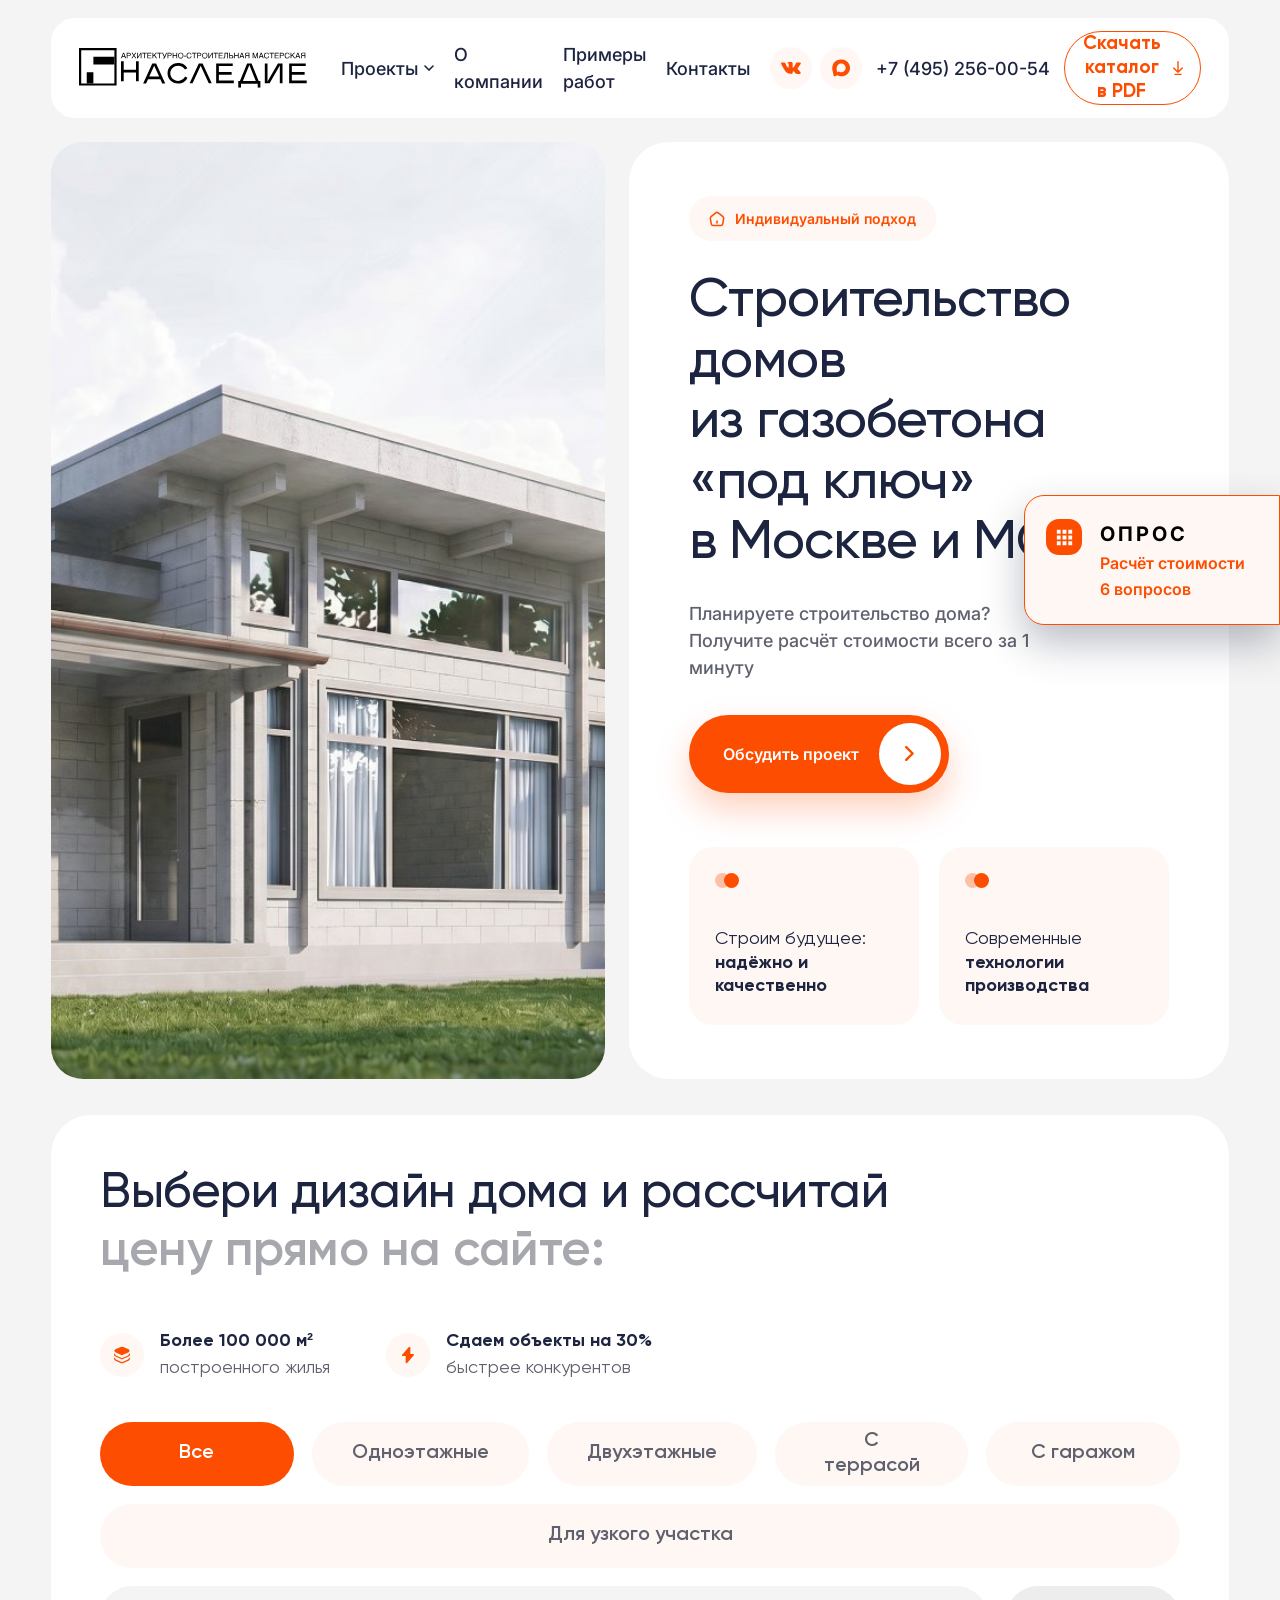
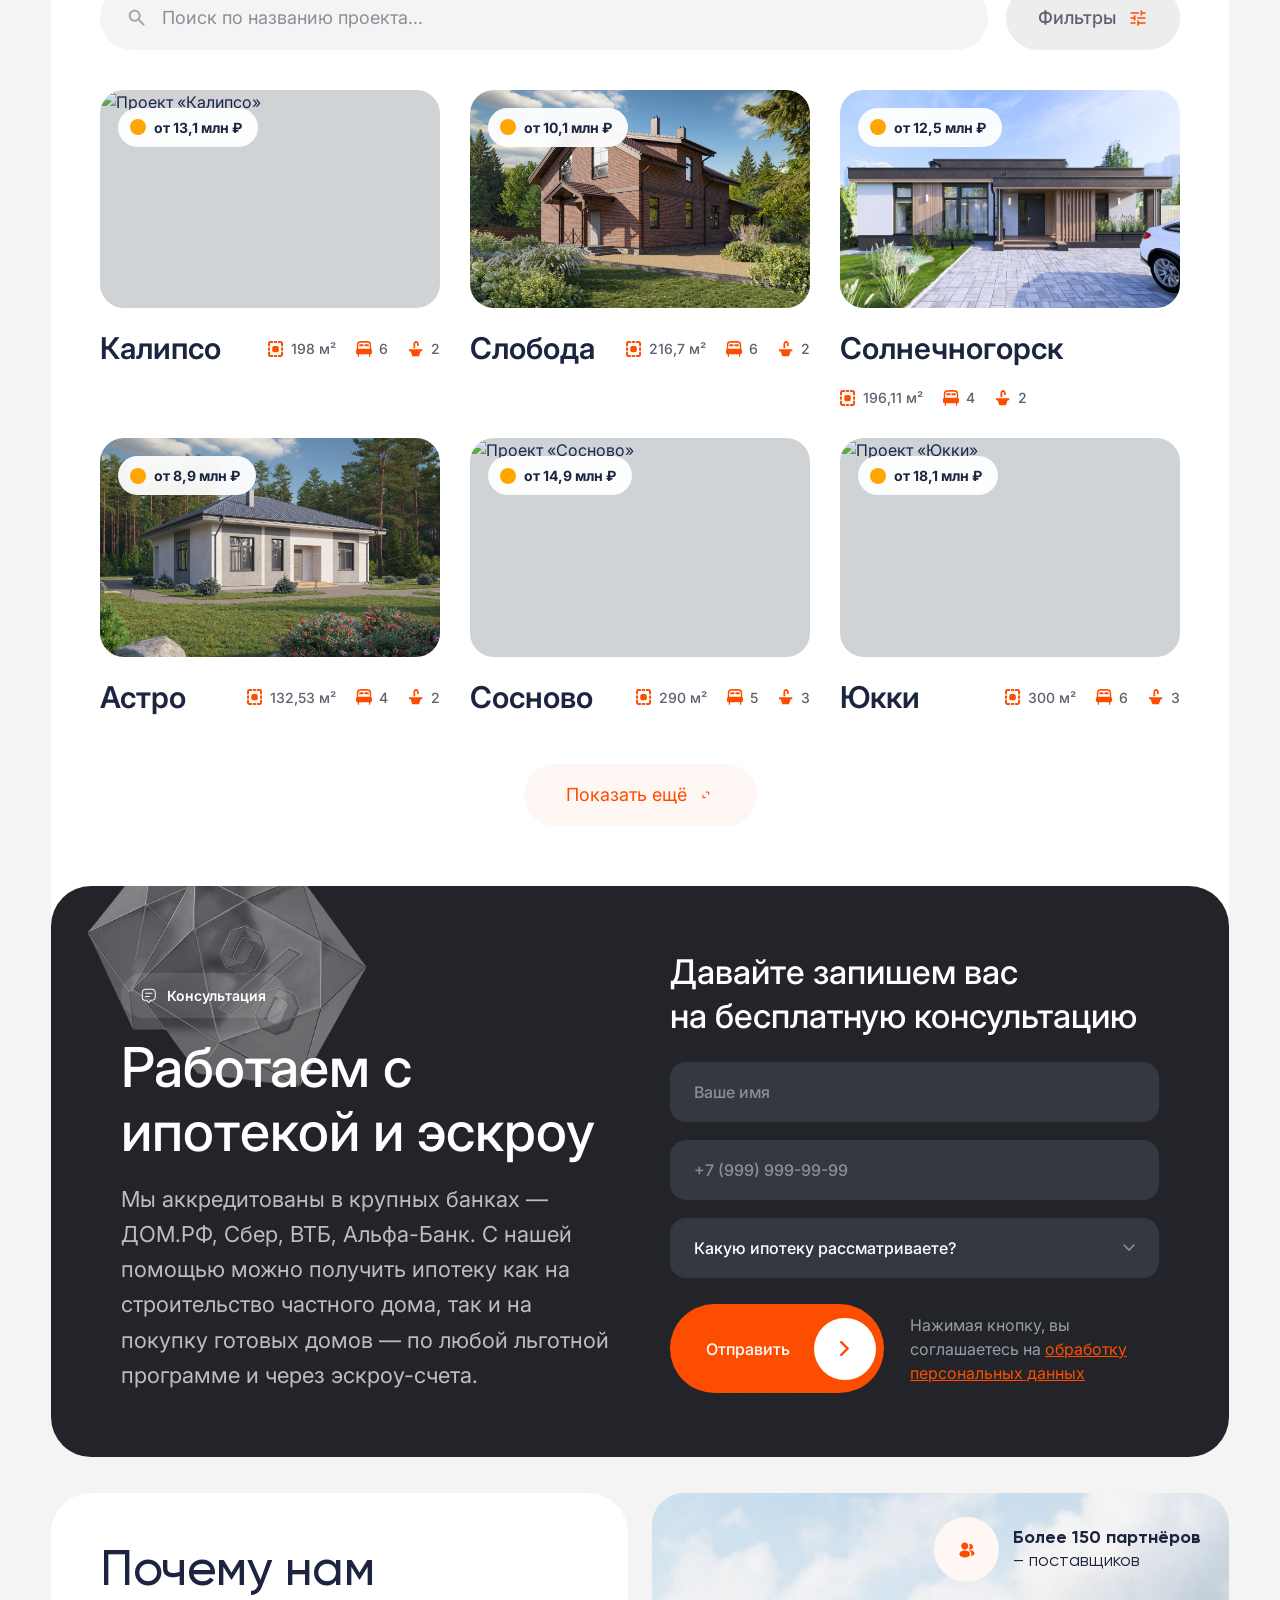
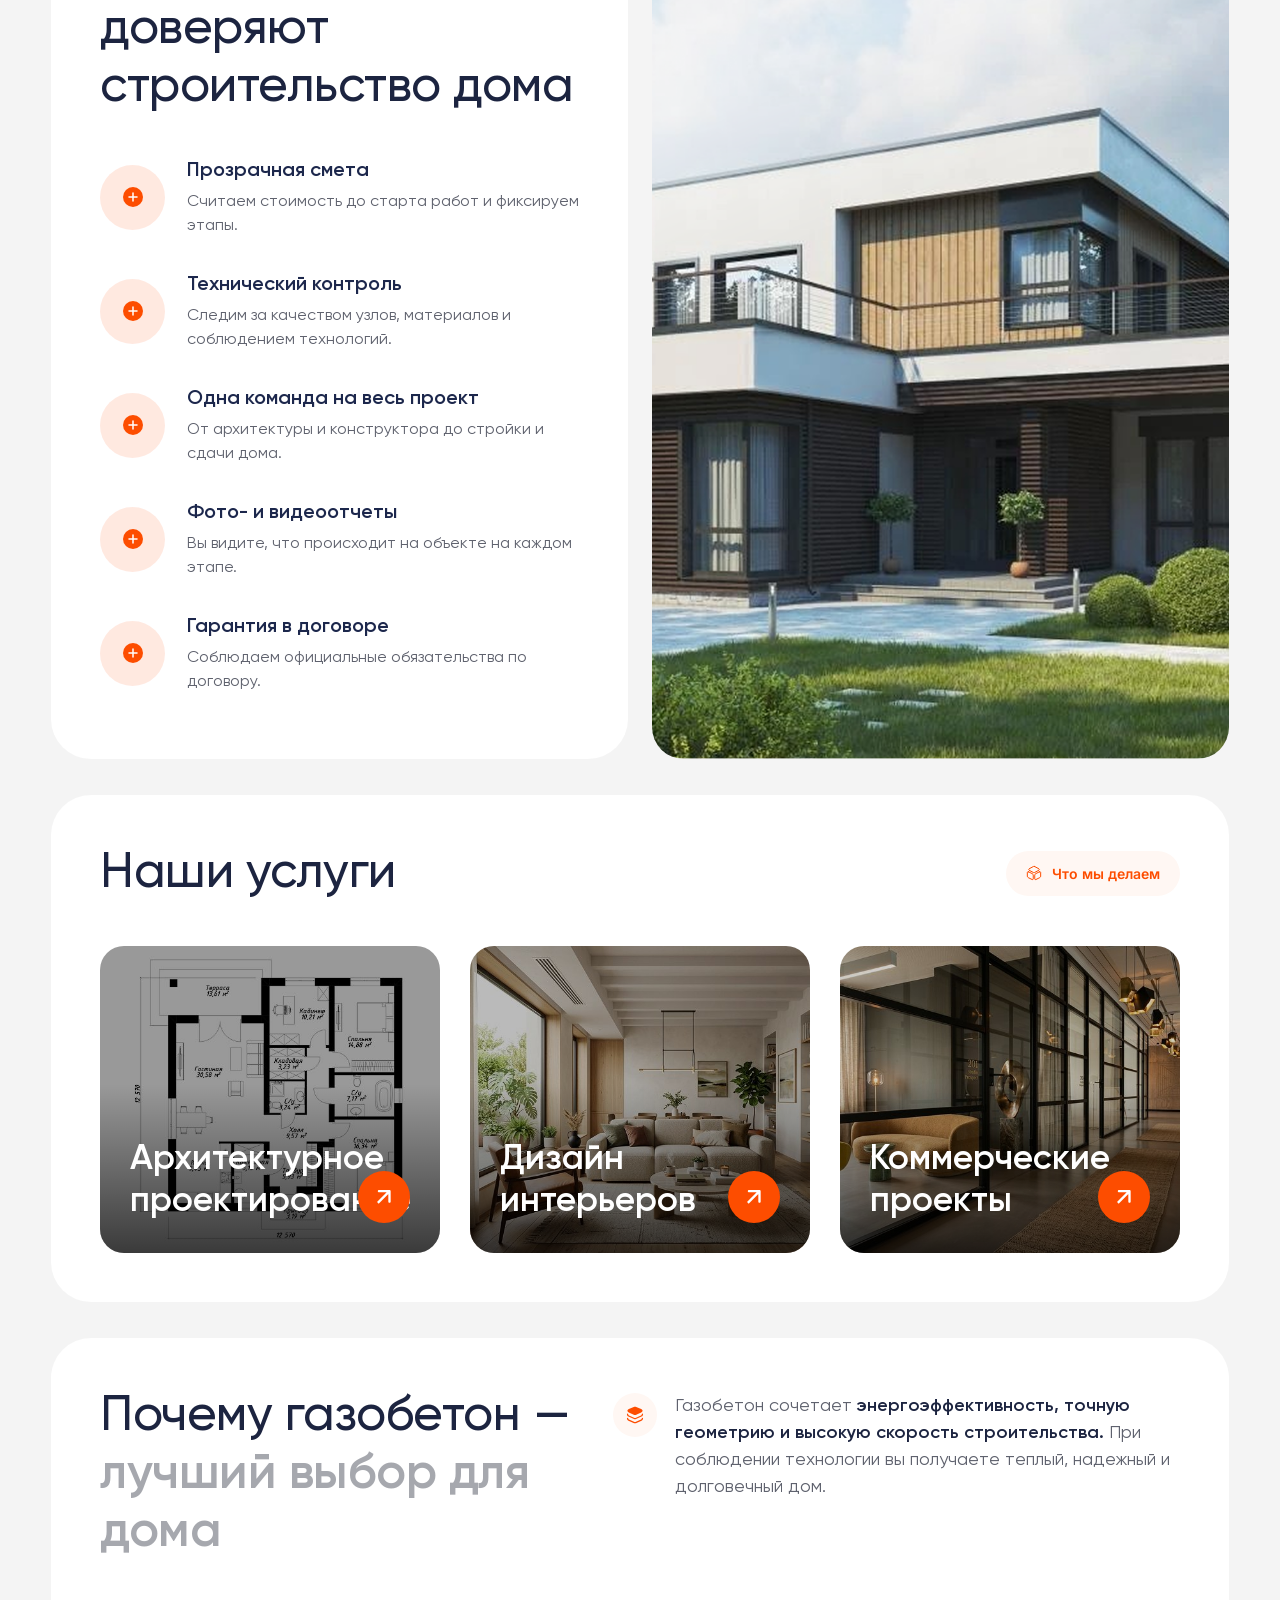
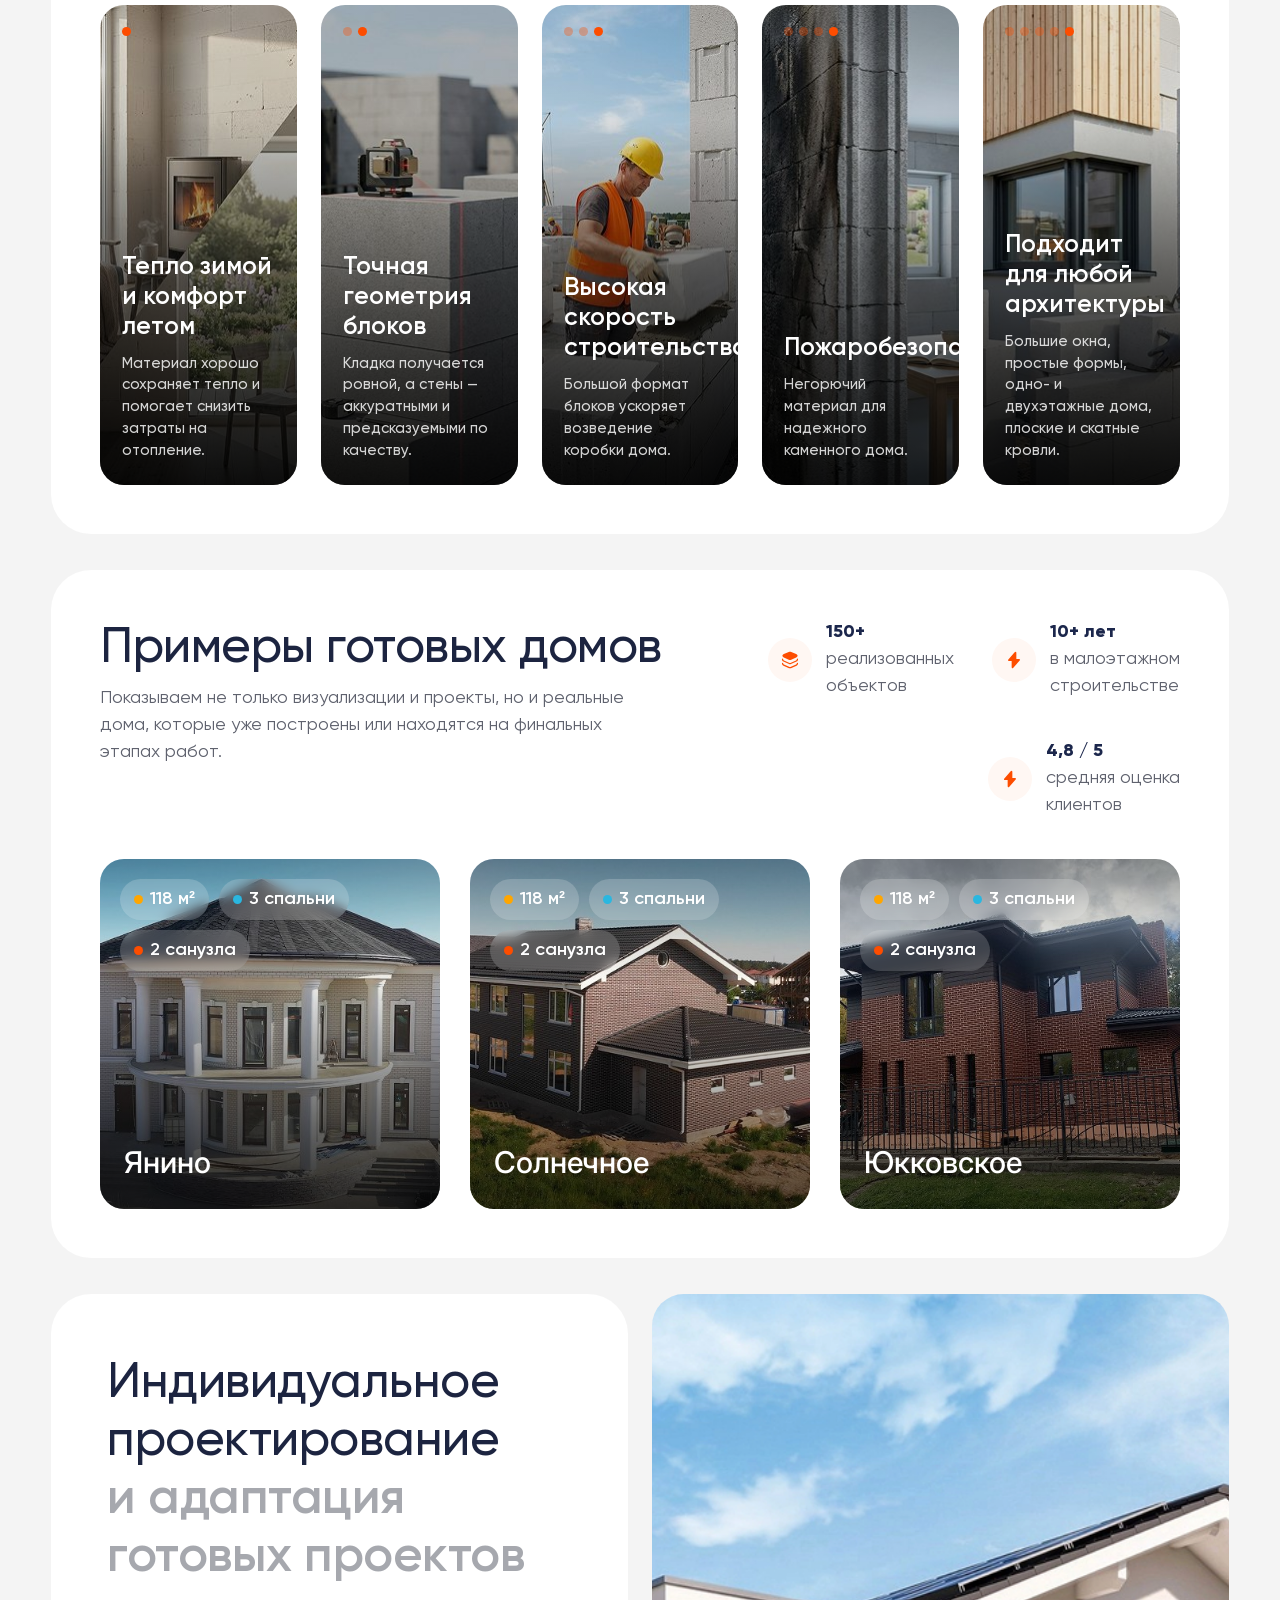
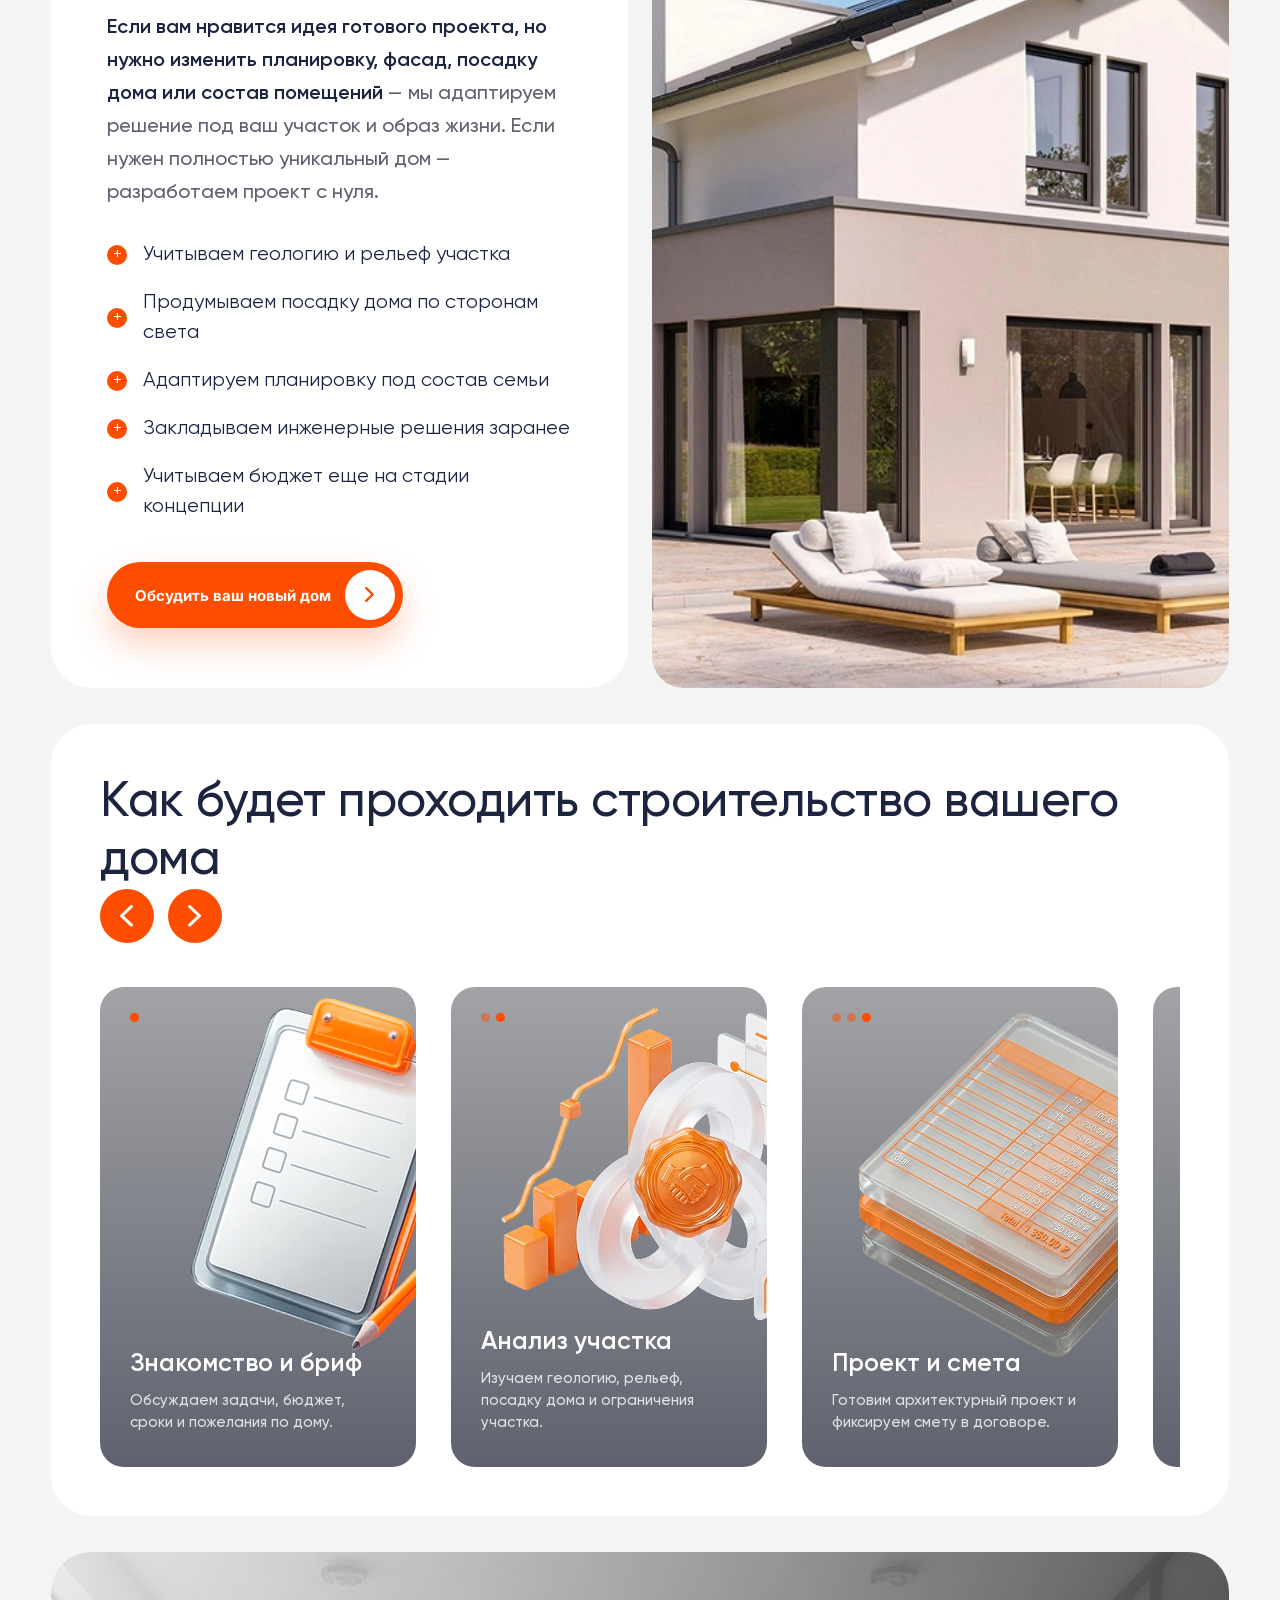
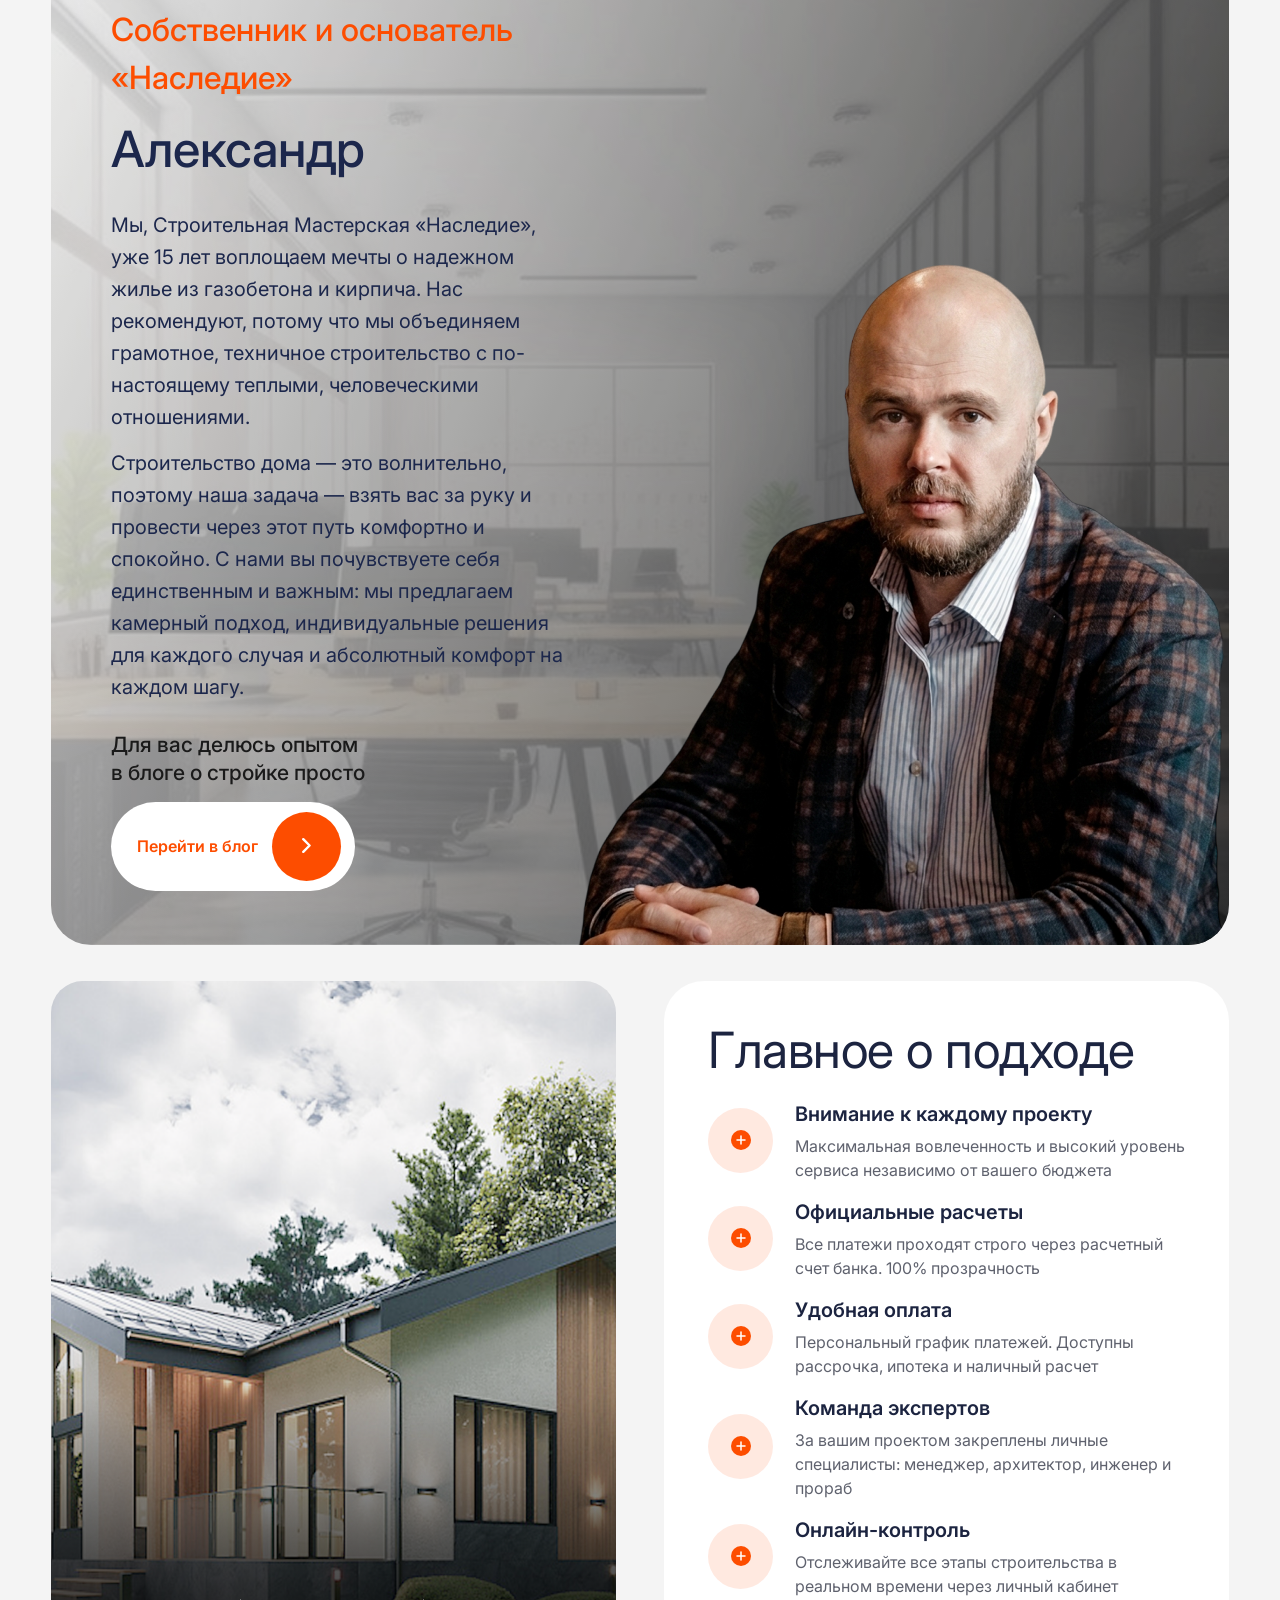
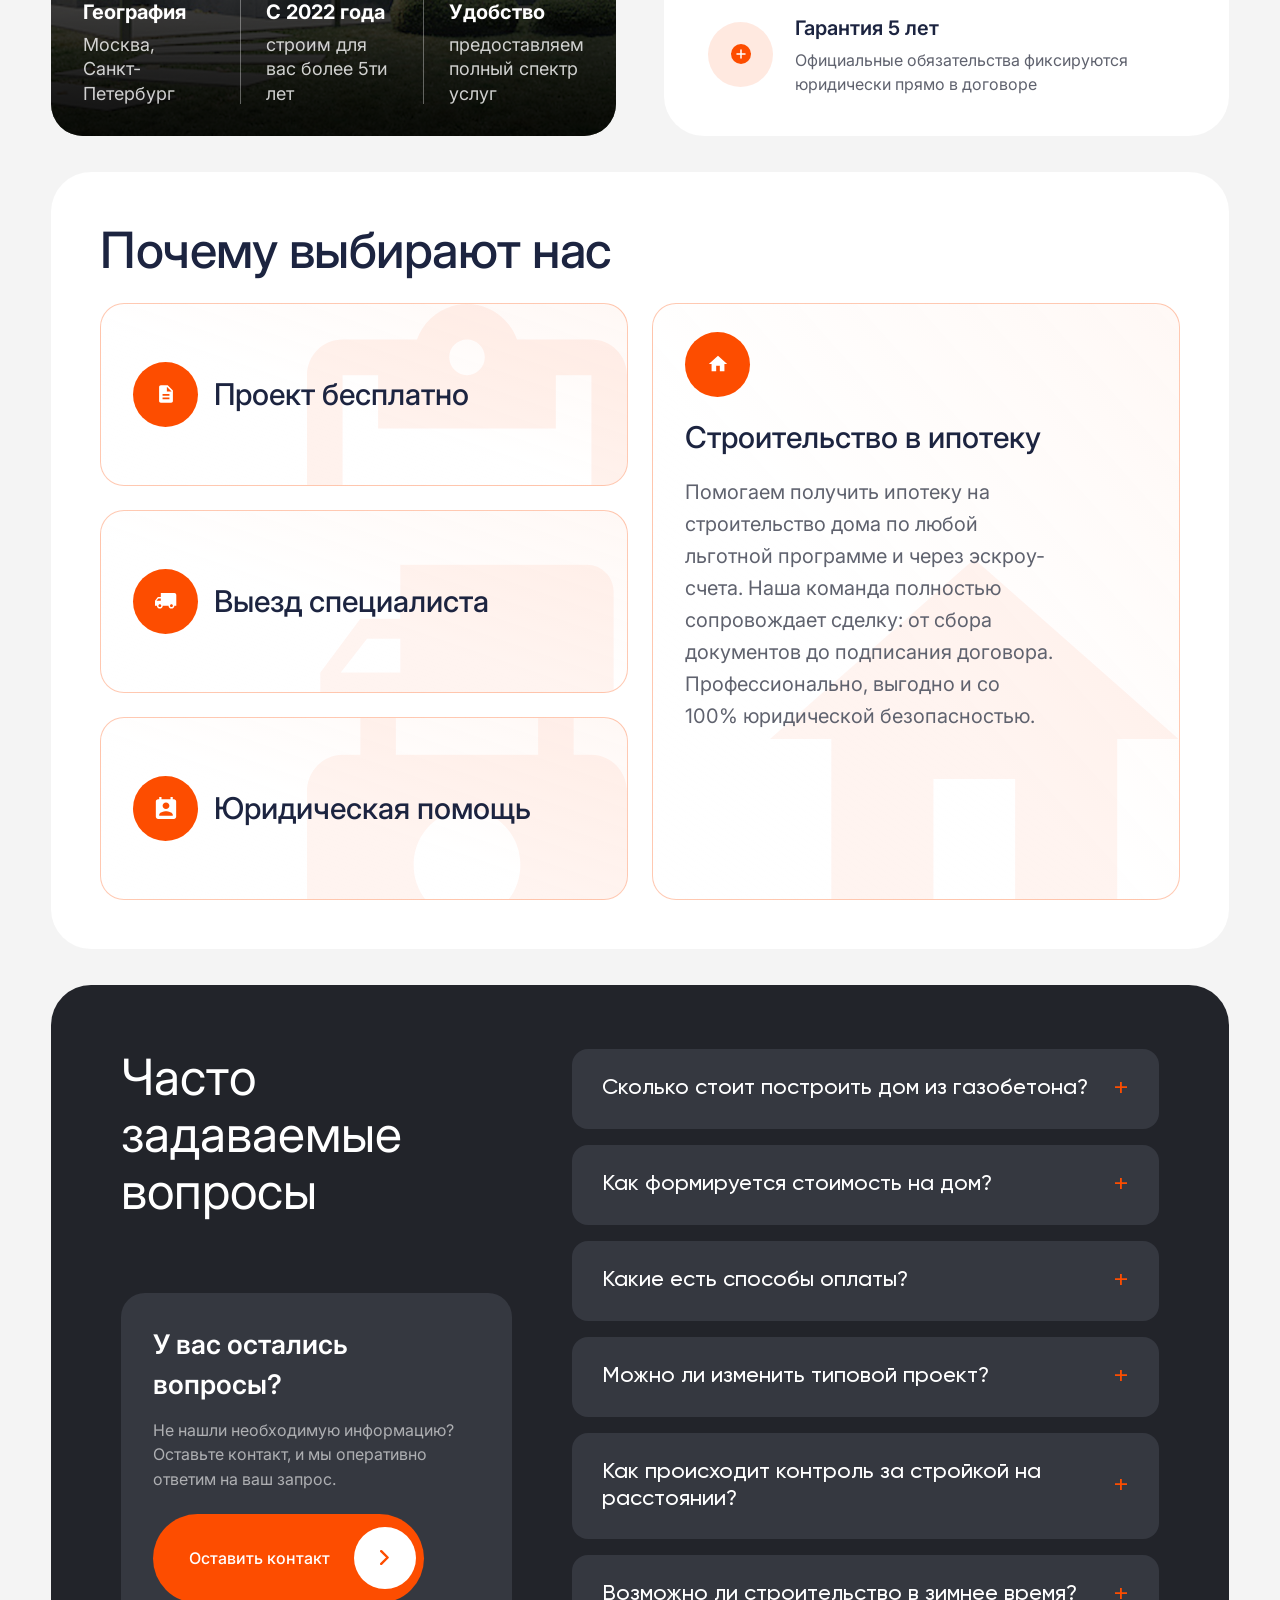
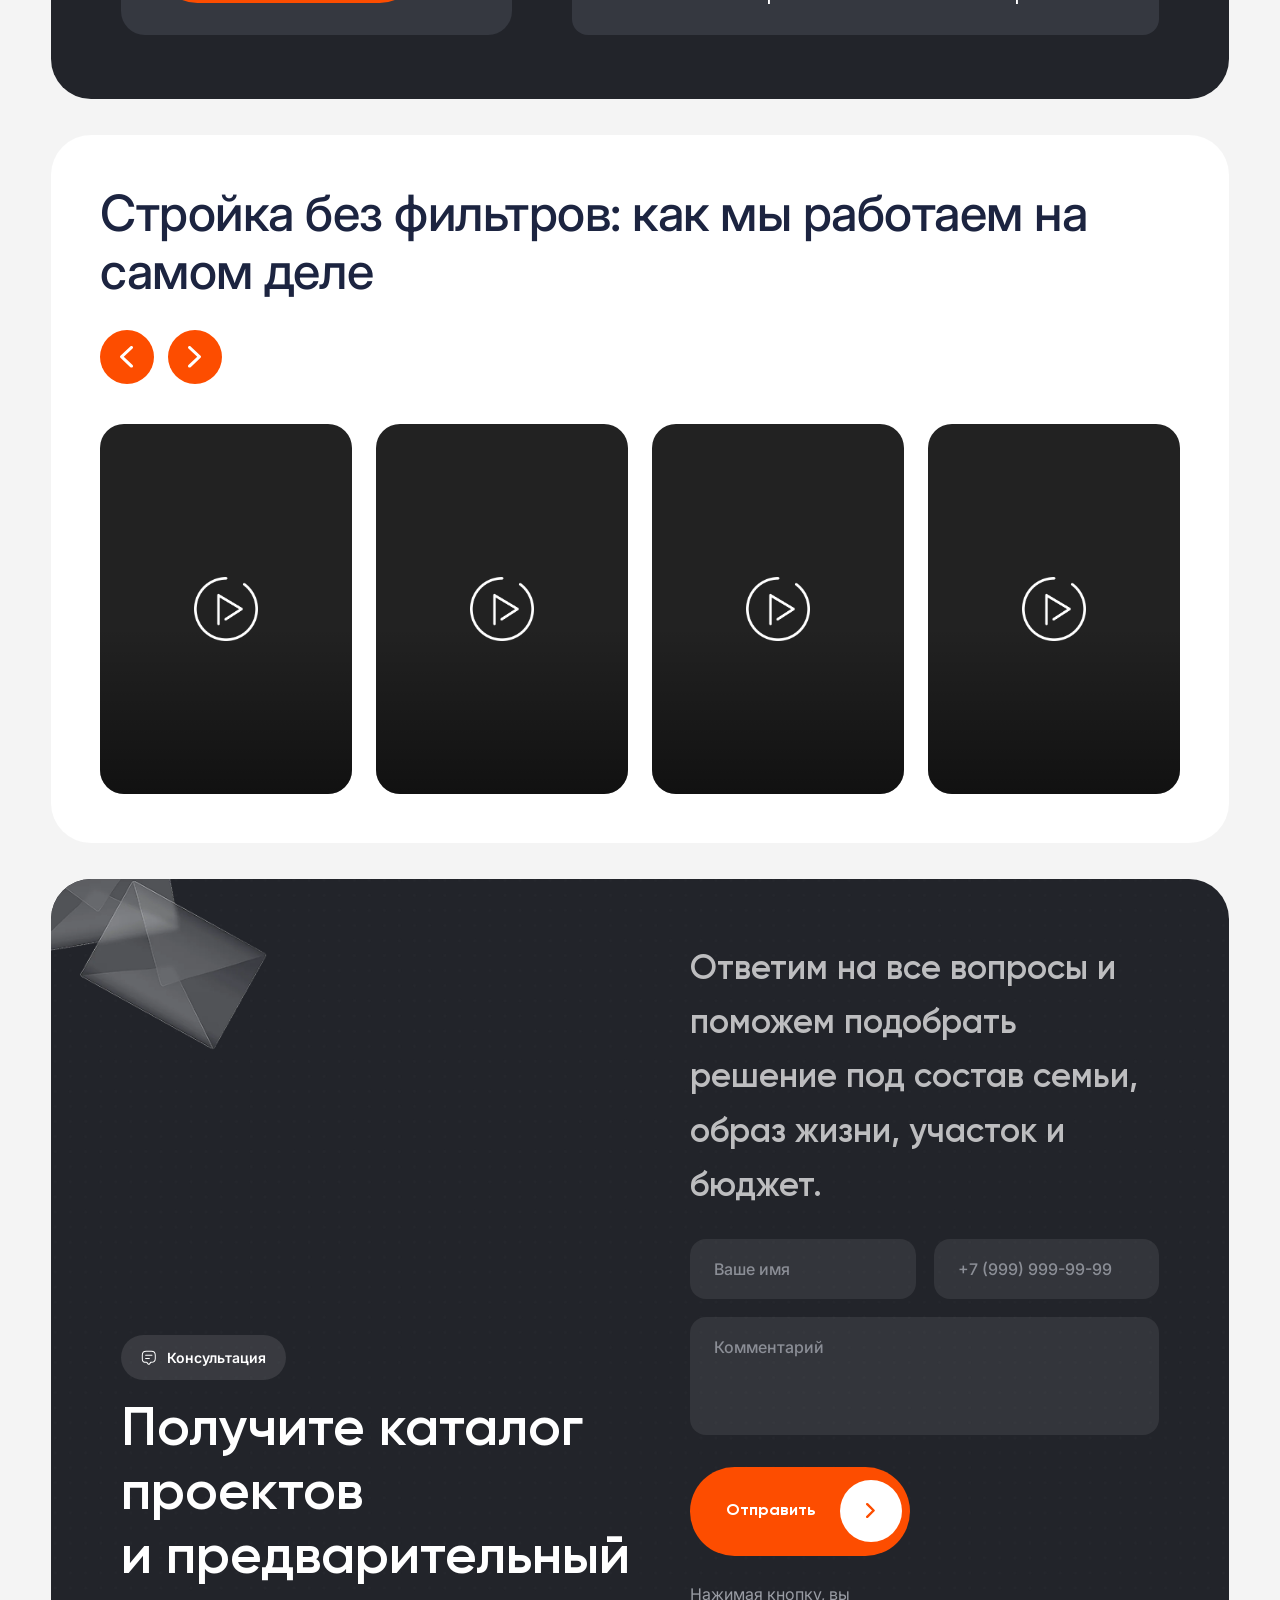
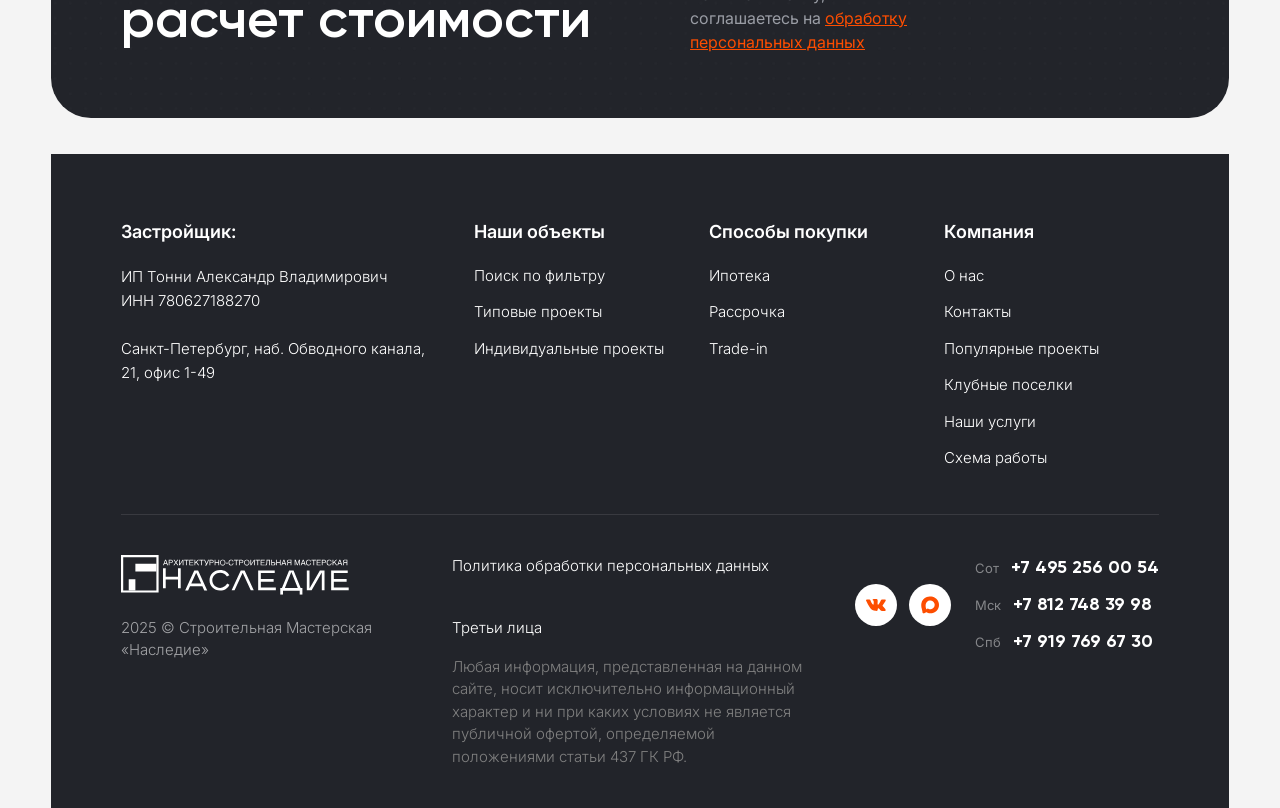
==== index.html @ e3fc30ab "first commit" ====
<!doctype html>
<html lang="ru">
  <head>
    <meta charset="UTF-8" />
    <meta name="viewport" content="width=device-width, initial-scale=1.0" />
    <title>
      Наследие — Строительство домов из газобетона «под ключ» в Москве и МО
    </title>
    <meta
      name="description"
      content="Архитектурно-строительная мастерская «Наследие». Проектируем и строим дома из газобетона под ключ в Москве и МО. Ипотека, эскроу, рассрочка под 0%."
    />
    <link rel="preconnect" href="https://fonts.googleapis.com" />
    <link rel="preconnect" href="https://fonts.gstatic.com" crossorigin />
    <link
      href="https://fonts.googleapis.com/css2?family=Inter:wght@300;400;500;600;700&display=swap"
      rel="stylesheet"
    />
    <link rel="stylesheet" href="css/styles.css?v=63" />
  </head>
  <body>
    <!-- ===================== ШАПКА ===================== -->
    <header class="header">
      <button class="burger" aria-label="Меню">
        <svg viewBox="0 0 24 24" fill="none">
          <path
            d="M3 9h18M3 15h11"
            stroke="currentColor"
            stroke-width="2.2"
            stroke-linecap="round"
          />
        </svg>
      </button>
      <a href="index.html" class="logo"
        ><img
          src="img/ui/logo.svg"
          alt="Наследие — архитектурно-строительная мастерская"
      /></a>
      <nav class="nav">
        <a href="#projects" class="nav__link"
          >Проекты
          <svg class="nav__caret" viewBox="0 0 10 6" fill="none">
            <path
              d="M1 1l4 4 4-4"
              stroke="currentColor"
              stroke-width="1.6"
              stroke-linecap="round"
            />
          </svg>
        </a>
        <a href="#trust" class="nav__link">О компании</a>
        <a href="#examples" class="nav__link">Примеры работ</a>
        <a href="#footer" class="nav__link">Контакты</a>
      </nav>
      <div class="header__right">
        <div class="socials">
          <a href="#" class="social" aria-label="ВКонтакте"
            ><img src="img/icons/vk.svg" alt="VK"
          /></a>
          <a href="#" class="social" aria-label="MAX"
            ><img src="img/icons/max.svg" alt="MAX"
          /></a>
        </div>
        <a href="tel:+74952560054" class="header__phone">+7 (495) 256-00-54</a>
        <button class="btn-outline" data-modal-open>
          Скачать каталог в PDF<img src="img/icons/download.svg" alt="" />
        </button>
      </div>
    </header>

    <div class="container">
      <!-- ===================== ГЛАВНЫЙ ЭКРАН ===================== -->
      <section class="hero">
        <div class="hero__image">
          <img
            src="img/projects/kalipso.jpg"
            alt="Дом из газобетона под ключ"
          />
        </div>
        <div class="hero__card">
          <span class="tag"
            ><img src="img/icons/home.svg" alt="" />Индивидуальный подход</span
          >
          <h1 class="hero__title">
            Строительство домов из&nbsp;газобетона «под&nbsp;ключ» в&nbsp;Москве
            и&nbsp;МО
          </h1>
          <p class="hero__subtitle">
            Планируете строительство дома? Получите расчёт стоимости всего за 1
            минуту
          </p>
          <button class="btn-primary hero__cta" data-modal-open>
            Обсудить проект
            <span class="btn-circle"
              ><img src="img/ui/arrow.svg" alt=""
            /></span>
          </button>
          <div class="hero__mini">
            <div class="mini-card">
              <span class="dots-pair"
                ><span class="dim"></span><span class="solid"></span
              ></span>
              <p class="mini-card__text">
                <span class="light">Строим будущее:</span><br /><span
                  class="strong"
                  >надёжно и качественно</span
                >
              </p>
            </div>
            <div class="mini-card">
              <span class="dots-pair"
                ><span class="dim"></span><span class="solid"></span
              ></span>
              <p class="mini-card__text">
                <span class="light">Современные</span><br /><span class="strong"
                  >технологии производства</span
                >
              </p>
            </div>
          </div>
        </div>
      </section>

      <!-- ===================== ВЫБОР ДИЗАЙНА ДОМА ===================== -->
      <section class="section card attach-bottom" id="projects">
        <div class="picker__head">
          <h2 class="section-title">
            Выбери дизайн дома и рассчитай <br /><span class="muted"
              >цену прямо на сайте:</span
            >
          </h2>
          <div class="picker__stats">
            <div class="stat">
              <span class="ic-circle"
                ><img src="img/icons/layer.svg" alt=""
              /></span>
              <span
                ><span class="stat__value">Более 100 000 м²</span
                ><span class="stat__label">построенного жилья</span></span
              >
            </div>
            <div class="stat">
              <span class="ic-circle"
                ><img src="img/icons/flash.svg" alt=""
              /></span>
              <span
                ><span class="stat__value">Сдаем объекты на 30%</span
                ><span class="stat__label">быстрее конкурентов</span></span
              >
            </div>
          </div>
        </div>

        <div class="tabs">
          <button class="tab is-active" data-filter="all">Все</button>
          <button class="tab" data-filter="floors-1">Одноэтажные</button>
          <button class="tab" data-filter="floors-2">Двухэтажные</button>
          <button class="tab" data-filter="терраса">С террасой</button>
          <button class="tab" data-filter="гараж">С гаражом</button>
          <button class="tab" data-filter="узкий участок">Для узкого участка</button>
        </div>

        <div class="picker__search">
          <label class="search-field">
            <img src="img/ui/search.svg" alt="" />
            <input type="text" placeholder="Поиск по названию проекта..." />
          </label>
          <button class="filter-btn">
            <span class="filter-btn__label">Фильтры</span
            ><img src="img/ui/filter.svg" alt="" />
          </button>
        </div>

        <div class="projects-grid" id="projectsGrid">
          <!-- Карточки строятся автоматически из массива HOUSES (js/houses-data.js).
               Чтобы добавить/убрать дом — редактируйте этот массив, HTML менять не нужно. -->
        </div>

        <div class="more-row">
          <button class="btn-more" id="moreBtn">
            Показать ещё<img src="img/icons/more.svg" alt="" />
          </button>
        </div>
      </section>

      <!-- ===================== КОНСУЛЬТАЦИЯ / ИПОТЕКА ===================== -->
      <section class="consult attach-top">
        <img class="consult__deco" src="img/ui/deco-percent.png" alt="" />
        <div class="consult__left">
          <span class="tag tag--dark"
            ><img src="img/icons/message.svg" alt="" />Консультация</span
          >
          <h2 class="consult__title">Работаем с ипотекой и&nbsp;эскроу</h2>
          <p class="consult__text">
            Мы аккредитованы в крупных банках — ДОМ.РФ, Сбер, ВТБ, Альфа-Банк. С
            нашей помощью можно получить ипотеку как на строительство частного
            дома, так и на покупку готовых домов — по любой льготной программе и
            через эскроу-счета.
          </p>
        </div>
        <div class="consult__right">
          <p class="consult__form-title">
            Давайте запишем вас<br />на бесплатную консультацию
          </p>
          <form data-lead-form class="form-stack">
            <input
              class="form-field"
              type="text"
              placeholder="Ваше имя"
              required
            />
            <input
              class="form-field"
              type="tel"
              placeholder="+7 (999) 999-99-99"
              required
            />
            <select class="form-field">
              <option>Какую ипотеку рассматриваете?</option>
              <option>Семейная ипотека</option>
              <option>IT-ипотека</option>
              <option>Льготная / господдержка</option>
              <option>Стандартная</option>
            </select>
            <div class="form-foot">
              <button type="submit" class="btn-submit">
                Отправить<span class="btn-circle"
                  ><img src="img/ui/arrow.svg" alt=""
                /></span>
              </button>
              <p class="policy">
                Нажимая кнопку, вы соглашаетесь на
                <a href="#">обработку персональных данных</a>
              </p>
            </div>
          </form>
        </div>
      </section>

      <!-- ===================== ПОЧЕМУ НАМ ДОВЕРЯЮТ ===================== -->
      <section class="section trust" id="trust">
        <div class="card trust__list">
          <h2 class="section-title">
            Почему нам доверяют<br />строительство дома
          </h2>
          <div class="trust-item">
            <span class="plus-mark"></span>
            <div>
              <h4 class="trust-item__title">Прозрачная смета</h4>
              <p class="trust-item__text">
                Считаем стоимость до старта работ и фиксируем этапы.
              </p>
            </div>
          </div>
          <div class="trust-item">
            <span class="plus-mark"></span>
            <div>
              <h4 class="trust-item__title">Технический контроль</h4>
              <p class="trust-item__text">
                Следим за качеством узлов, материалов и соблюдением технологий.
              </p>
            </div>
          </div>
          <div class="trust-item">
            <span class="plus-mark"></span>
            <div>
              <h4 class="trust-item__title">Одна команда на весь проект</h4>
              <p class="trust-item__text">
                От архитектуры и конструктора до стройки и сдачи дома.
              </p>
            </div>
          </div>
          <div class="trust-item">
            <span class="plus-mark"></span>
            <div>
              <h4 class="trust-item__title">Фото- и видеоотчеты</h4>
              <p class="trust-item__text">
                Вы видите, что происходит на объекте на каждом этапе.
              </p>
            </div>
          </div>
          <div class="trust-item">
            <span class="plus-mark"></span>
            <div>
              <h4 class="trust-item__title">Гарантия в договоре</h4>
              <p class="trust-item__text">
                Соблюдаем официальные обязательства по договору.
              </p>
            </div>
          </div>
        </div>
        <div class="trust__media">
          <img src="img/projects/solnechnogorsk.png" alt="Объект компании" />
          <span class="trust__pill"
            ><span class="pic"><img src="img/icons/users.svg" alt="" /></span
            ><span class="trust__pill-text"
              >Более 150 партнёров<br /><span class="trust__pill-light"
                >– поставщиков</span
              ></span
            ></span
          >
        </div>
      </section>

      <!-- ===================== НАШИ УСЛУГИ ===================== -->
      <section class="section card">
        <div class="block-head">
          <h2 class="section-title">Наши услуги</h2>
          <span class="tag"
            ><img src="img/icons/stat-built.svg" alt="" />Что мы делаем</span
          >
        </div>
        <div class="services">
          <a href="#" class="service-card" data-modal-open
            data-modal-title="Архитектурное проектирование"
            ><img
              src="img/sections/plan.jpg"
              alt="Архитектурное проектирование" />
            <div class="service-card__body">
              <h3 class="service-card__title">
                Архитектурное<br />проектирование
              </h3>
            </div>
            <span class="service-card__arrow"
              ><img src="img/ui/arrow-ur.svg" alt="" /></span
          ></a>
          <a href="#" class="service-card" data-modal-open
            data-modal-title="Дизайн интерьеров"
            ><img
              src="img/sections/interior-living.jpg"
              alt="Дизайн интерьеров" />
            <div class="service-card__body">
              <h3 class="service-card__title">Дизайн<br />интерьеров</h3>
            </div>
            <span class="service-card__arrow"
              ><img src="img/ui/arrow-ur.svg" alt="" /></span
          ></a>
          <a href="#" class="service-card" data-modal-open
            data-modal-title="Коммерческие проекты"
            ><img
              src="img/sections/interior-wood.jpg"
              alt="Коммерческие проекты" />
            <div class="service-card__body">
              <h3 class="service-card__title">Коммерческие<br />проекты</h3>
            </div>
            <span class="service-card__arrow"
              ><img src="img/ui/arrow-ur.svg" alt="" /></span
          ></a>
        </div>
      </section>

      <!-- ===================== ПОЧЕМУ ГАЗОБЕТОН ===================== -->
      <section class="section card">
        <div class="why-head">
          <h2 class="section-title">
            Почему газобетон —<br /><span class="muted"
              >лучший выбор для дома</span
            >
          </h2>
          <div class="why-note">
            <span class="ic-circle"
              ><img src="img/icons/layer.svg" alt=""
            /></span>
            <p class="why-note__text">
              Газобетон сочетает
              <b
                >энергоэффективность, точную геометрию и высокую скорость
                строительства.</b
              >
              При соблюдении технологии вы получаете теплый, надежный и
              долговечный дом.
            </p>
          </div>
        </div>
        <div class="why-grid">
          <div class="feature-card">
            <img src="img/sections/aerated-concrete-1.jpg" alt="" /><span
              class="dots-row"
              ><span class="on"></span
            ></span>
            <div class="feature-card__body">
              <h4 class="feature-card__title">Тепло зимой и комфорт летом</h4>
              <p class="feature-card__text">
                Материал хорошо сохраняет тепло и помогает снизить затраты на
                отопление.
              </p>
            </div>
          </div>
          <div class="feature-card">
            <img src="img/sections/aerated-concrete-2.jpg" alt="" /><span
              class="dots-row"
              ><span></span><span class="on"></span
            ></span>
            <div class="feature-card__body">
              <h4 class="feature-card__title">Точная геометрия блоков</h4>
              <p class="feature-card__text">
                Кладка получается ровной, а стены — аккуратными и предсказуемыми
                по качеству.
              </p>
            </div>
          </div>
          <div class="feature-card">
            <img src="img/sections/aerated-concrete-3.jpg" alt="" /><span
              class="dots-row"
              ><span></span><span></span><span class="on"></span
            ></span>
            <div class="feature-card__body">
              <h4 class="feature-card__title">
                Высокая скорость строительства
              </h4>
              <p class="feature-card__text">
                Большой формат блоков ускоряет возведение коробки дома.
              </p>
            </div>
          </div>
          <div class="feature-card">
            <img src="img/sections/aerated-concrete-4.jpg" alt="" /><span
              class="dots-row"
              ><span></span><span></span><span></span><span class="on"></span
            ></span>
            <div class="feature-card__body">
              <h4 class="feature-card__title">Пожаробезопасность</h4>
              <p class="feature-card__text">
                Негорючий материал для надежного каменного дома.
              </p>
            </div>
          </div>
          <div class="feature-card">
            <img src="img/sections/aerated-concrete-5.jpg" alt="" /><span
              class="dots-row"
              ><span></span><span></span><span></span><span></span
              ><span class="on"></span
            ></span>
            <div class="feature-card__body">
              <h4 class="feature-card__title">
                Подходит для любой архитектуры
              </h4>
              <p class="feature-card__text">
                Большие окна, простые формы, одно- и двухэтажные дома, плоские и
                скатные кровли.
              </p>
            </div>
          </div>
        </div>
      </section>

      <!-- ===================== ПРИМЕРЫ ГОТОВЫХ ДОМОВ ===================== -->
      <section class="section card" id="examples">
        <div class="examples-head">
          <div>
            <h2 class="section-title">Примеры готовых домов</h2>
            <p class="examples-head__lead">
              Показываем не только визуализации и проекты, но и реальные дома,
              которые уже построены или находятся на финальных этапах работ.
            </p>
          </div>
          <div class="examples-stats">
            <div class="examples-stat">
              <span class="ic-circle"
                ><img src="img/icons/layer.svg" alt="" /></span
              ><span
                ><span class="examples-stat__value">150+</span
                ><span class="examples-stat__label"
                  >реализованных<br />объектов</span
                ></span
              >
            </div>
            <div class="examples-stat">
              <span class="ic-circle"
                ><img src="img/icons/flash.svg" alt="" /></span
              ><span
                ><span class="examples-stat__value">10+ лет</span
                ><span class="examples-stat__label"
                  >в малоэтажном<br />строительстве</span
                ></span
              >
            </div>
            <div class="examples-stat">
              <span class="ic-circle"
                ><img src="img/icons/flash.svg" alt="" /></span
              ><span
                ><span class="examples-stat__value">4,8 / 5</span
                ><span class="examples-stat__label"
                  >средняя оценка<br />клиентов</span
                ></span
              >
            </div>
          </div>
        </div>
        <div class="examples-grid">
          <div class="example-card">
            <img src="img/projects/mansion.jpg" alt="Дом «Янино»" />
            <div class="example-card__chips">
              <span class="chip"
                ><span class="dot" style="background: var(--gold)"></span>118
                м²</span
              ><span class="chip"
                ><span class="dot" style="background: var(--cyan)"></span>3
                спальни</span
              ><span class="chip"
                ><span class="dot" style="background: var(--orange)"></span>2
                санузла</span
              >
            </div>
            <h3 class="example-card__name">Янино</h3>
          </div>
          <div class="example-card">
            <img src="img/projects/sloboda.jpg" alt="Дом «Солнечное»" />
            <div class="example-card__chips">
              <span class="chip"
                ><span class="dot" style="background: var(--gold)"></span>118
                м²</span
              ><span class="chip"
                ><span class="dot" style="background: var(--cyan)"></span>3
                спальни</span
              ><span class="chip"
                ><span class="dot" style="background: var(--orange)"></span>2
                санузла</span
              >
            </div>
            <h3 class="example-card__name">Солнечное</h3>
          </div>
          <div class="example-card">
            <img src="img/projects/astro.jpg" alt="Дом «Юкковское»" />
            <div class="example-card__chips">
              <span class="chip"
                ><span class="dot" style="background: var(--gold)"></span>118
                м²</span
              ><span class="chip"
                ><span class="dot" style="background: var(--cyan)"></span>3
                спальни</span
              ><span class="chip"
                ><span class="dot" style="background: var(--orange)"></span>2
                санузла</span
              >
            </div>
            <h3 class="example-card__name">Юкковское</h3>
          </div>
        </div>
      </section>

      <!-- ===================== ИНДИВИДУАЛЬНОЕ ПРОЕКТИРОВАНИЕ ===================== -->
      <section class="section individual">
        <div class="individual__card">
          <h2 class="section-title">
            Индивидуальное проектирование<br /><span class="muted"
              >и адаптация готовых проектов</span
            >
          </h2>
          <p class="individual__lead">
            <b
              >Если вам нравится идея готового проекта, но нужно изменить
              планировку, фасад, посадку дома или состав помещений</b
            >
            — мы адаптируем решение под ваш участок и образ жизни. Если нужен
            полностью уникальный дом — разработаем проект с нуля.
          </p>
          <ul class="plus-list">
            <li>
              <span class="plus-list__icon">+</span>Учитываем геологию и рельеф
              участка
            </li>
            <li>
              <span class="plus-list__icon">+</span>Продумываем посадку дома по
              сторонам света
            </li>
            <li>
              <span class="plus-list__icon">+</span>Адаптируем планировку под
              состав семьи
            </li>
            <li>
              <span class="plus-list__icon">+</span>Закладываем инженерные
              решения заранее
            </li>
            <li>
              <span class="plus-list__icon">+</span>Учитываем бюджет еще на
              стадии концепции
            </li>
          </ul>
          <button class="btn-primary btn-primary--sm" data-modal-open>
            Обсудить ваш новый дом
            <span class="btn-circle"
              ><img src="img/ui/arrow.svg" alt=""
            /></span>
          </button>
        </div>
        <div class="individual__media">
          <img src="img/projects/trust.png" alt="Индивидуальный проект дома" />
        </div>
      </section>

      <!-- ===================== ЭТАПЫ СТРОИТЕЛЬСТВА ===================== -->
      <section class="section card">
        <div class="block-head">
          <h2 class="section-title">
            Как будет проходить строительство вашего дома
          </h2>
          <div class="reels__nav">
            <button class="nav-arrow" data-steps-prev aria-label="Назад">
              <img src="img/ui/chevron-left.svg" alt="" />
            </button>
            <button class="nav-arrow" data-steps-next aria-label="Вперёд">
              <img src="img/ui/chevron-right.svg" alt="" />
            </button>
          </div>
        </div>
        <div class="steps-slider">
          <div class="steps-grid" id="stepsTrack">
            <div class="step-card">
              <span class="dots-row dots-row--dark"
                ><span class="on"></span></span
              ><span class="step-card__icon"
                ><img src="img/steps/step-1.png" alt=""
              /></span>
              <h4 class="step-card__title">Знакомство и бриф</h4>
              <p class="step-card__text">
                Обсуждаем задачи, бюджет, сроки и пожелания по дому.
              </p>
            </div>
            <div class="step-card">
              <span class="dots-row dots-row--dark"
                ><span></span><span class="on"></span></span
              ><span class="step-card__icon"
                ><img src="img/steps/step-2.png" alt=""
              /></span>
              <h4 class="step-card__title">Анализ участка</h4>
              <p class="step-card__text">
                Изучаем геологию, рельеф, посадку дома и ограничения участка.
              </p>
            </div>
            <div class="step-card">
              <span class="dots-row dots-row--dark"
                ><span></span><span></span><span class="on"></span></span
              ><span class="step-card__icon"
                ><img src="img/steps/step-3.png" alt=""
              /></span>
              <h4 class="step-card__title">Проект и смета</h4>
              <p class="step-card__text">
                Готовим архитектурный проект и фиксируем смету в договоре.
              </p>
            </div>
            <div class="step-card">
              <span class="dots-row dots-row--dark"
                ><span></span><span></span><span></span
                ><span class="on"></span></span
              ><span class="step-card__icon"
                ><img src="img/steps/step-4.png" alt=""
              /></span>
              <h4 class="step-card__title">Договор и график</h4>
              <p class="step-card__text">
                Фиксируем этапы, сроки, стоимость и состав работ.
              </p>
            </div>
            <div class="step-card">
              <span class="dots-row dots-row--dark"
                ><span></span><span></span><span></span><span></span
                ><span class="on"></span></span
              ><span class="step-card__icon"
                ><img src="img/steps/step-5.png" alt=""
              /></span>
              <h4 class="step-card__title">Строительство и контроль</h4>
              <p class="step-card__text">
                Ведем работы по технологии, даем регулярные отчеты по объекту.
              </p>
            </div>
            <div class="step-card">
              <span class="dots-row dots-row--dark"
                ><span></span><span></span><span></span><span></span
                ><span></span><span class="on"></span></span
              ><span class="step-card__icon"
                ><img src="img/steps/step-6.png" alt=""
              /></span>
              <h4 class="step-card__title">Сдача дома</h4>
              <p class="step-card__text">
                Передаем готовый результат и сопровождаем по гарантийным
                вопросам
              </p>
            </div>
            <div class="step-card step-card--cta">
              <span class="dots-row dots-row--dark"
                ><span></span><span></span><span></span><span></span
                ><span></span><span></span><span class="on"></span></span
              ><span class="step-card__icon step-card__icon--cta"
                ><img src="img/steps/cta-call.png" alt=""
              /></span>
              <div class="step-card__cta-body">
                <h4 class="step-card__title">
                  Оставьте заявку на бесплатный звонок
                </h4>
                <p class="step-card__text">
                  Наш специалист подробно расскажет об этапах строительства и
                  ответит на все вопросы
                </p>
                <button class="step-card__cta-btn" data-modal-open>
                  Оставить заявку
                </button>
              </div>
            </div>
          </div>
        </div>
      </section>

      <!-- ===================== ОСНОВАТЕЛЬ ===================== -->
      <section class="section founder">
        <img class="founder__bg" src="img/sections/office.jpg" alt="" />
        <div class="founder__content">
          <span class="founder__role"
            >Собственник и основатель<br />«Наследие»</span
          >
          <h2 class="founder__name">Александр</h2>
          <p class="founder__text">
            Мы, Строительная Мастерская «Наследие», уже 15 лет
            воплощаем мечты о надежном жилье из газобетона и кирпича. Нас
            рекомендуют, потому что мы объединяем грамотное, техничное
            строительство с по-настоящему теплыми, человеческими отношениями.
          </p>
          <p class="founder__text" style="margin-top: 14px">
            Строительство дома — это волнительно, поэтому наша задача — взять
            вас за руку и провести через этот путь комфортно и спокойно. С нами
            вы почувствуете себя единственным и важным: мы предлагаем камерный
            подход, индивидуальные решения для каждого случая и абсолютный
            комфорт на каждом шагу.
          </p>
          <p class="founder__blog">
            Для вас делюсь опытом в&nbsp;блоге о&nbsp;стройке просто
          </p>
          <a href="#" class="btn-light"
            >Перейти в блог<span class="ar"
              ><img src="img/ui/arrow.svg" alt="" /></span
          ></a>
        </div>
        <div class="founder__photo">
          <img
            src="img/people/founder.png"
            alt="Александр — основатель компании «Наследие»"
          />
        </div>
      </section>

      <!-- ===================== ГЛАВНОЕ О ПОДХОДЕ ===================== -->
      <section class="section approach">
        <div class="approach__media">
          <img src="img/sections/approach.png" alt="Дом, построенный «Наследие»" />
          <div class="approach__stats">
            <div class="approach__stat">
              <span class="approach__stat-title">География</span>
              <span class="approach__stat-text">Москва, Санкт-Петербург</span>
            </div>
            <div class="approach__stat">
              <span class="approach__stat-title">С 2022 года</span>
              <span class="approach__stat-text">строим для вас более 5ти лет</span>
            </div>
            <div class="approach__stat">
              <span class="approach__stat-title">Удобство</span>
              <span class="approach__stat-text">предоставляем полный спектр услуг</span>
            </div>
          </div>
        </div>
        <div class="approach__body">
          <h2 class="section-title approach__title">Главное о подходе</h2>
          <ul class="approach__list">
            <li class="approach-item">
              <span class="approach-item__bullet"></span>
              <div>
                <h4 class="approach-item__title">Внимание к каждому проекту</h4>
                <p class="approach-item__text">
                  Максимальная вовлеченность и высокий уровень сервиса независимо
                  от вашего бюджета
                </p>
              </div>
            </li>
            <li class="approach-item">
              <span class="approach-item__bullet"></span>
              <div>
                <h4 class="approach-item__title">Официальные расчеты</h4>
                <p class="approach-item__text">
                  Все платежи проходят строго через расчетный счет банка. 100%
                  прозрачность
                </p>
              </div>
            </li>
            <li class="approach-item">
              <span class="approach-item__bullet"></span>
              <div>
                <h4 class="approach-item__title">Удобная оплата</h4>
                <p class="approach-item__text">
                  Персональный график платежей. Доступны рассрочка, ипотека и
                  наличный расчет
                </p>
              </div>
            </li>
            <li class="approach-item">
              <span class="approach-item__bullet"></span>
              <div>
                <h4 class="approach-item__title">Команда экспертов</h4>
                <p class="approach-item__text">
                  За вашим проектом закреплены личные специалисты: менеджер,
                  архитектор, инженер и прораб
                </p>
              </div>
            </li>
            <li class="approach-item">
              <span class="approach-item__bullet"></span>
              <div>
                <h4 class="approach-item__title">Онлайн-контроль</h4>
                <p class="approach-item__text">
                  Отслеживайте все этапы строительства в реальном времени через
                  личный кабинет
                </p>
              </div>
            </li>
            <li class="approach-item">
              <span class="approach-item__bullet"></span>
              <div>
                <h4 class="approach-item__title">Гарантия 5 лет</h4>
                <p class="approach-item__text">
                  Официальные обязательства фиксируются юридически прямо в
                  договоре
                </p>
              </div>
            </li>
          </ul>
        </div>
      </section>

      <!-- ===================== ПОЧЕМУ ВЫБИРАЮТ НАС ===================== -->
      <section class="section card">
        <h2 class="section-title advantages-title" style="margin-bottom: 8px">
          Почему выбирают нас
        </h2>
        <div class="advantages-grid">
          <div class="advantages-track">
            <div class="adv-card">
              <img
                class="adv-card__wm"
                src="img/icons/wm-clipboard.svg?v=2"
                alt=""
              />
              <span class="adv-card__icon"
                ><img src="img/icons/file.svg" alt=""
              /></span>
              <h4 class="adv-card__title">Проект бесплатно</h4>
              <p class="adv-card__text">
                При заключении договора индивидуальный архитектурный проект — в
                подарок. Получите полную документацию, 3D-визуализацию и смету
                без дополнительной платы и сэкономьте до 150 000 рублей
              </p>
            </div>
            <div class="adv-card">
              <img class="adv-card__wm" src="img/icons/wm-truck.svg?v=2" alt="" />
              <span class="adv-card__icon"
                ><img src="img/icons/truck.svg" alt=""
              /></span>
              <h4 class="adv-card__title">Выезд специалиста</h4>
              <p class="adv-card__text">
                Бесплатный инженерный выезд: оценка участка, замеры и
                консультация специалистов. Мы также выполняем геологические
                изыскания и анализ грунта, обеспечивая надежность основания
                вашего будущего жилья
              </p>
            </div>
            <div class="adv-card">
              <img
                class="adv-card__wm"
                src="img/icons/wm-legal.svg?v=2"
                alt=""
              />
              <span class="adv-card__icon"
                ><img src="img/icons/legal-assistance.svg" alt=""
              /></span>
              <h4 class="adv-card__title">Юридическая помощь</h4>
              <p class="adv-card__text">
                Обеспечим полное юридическое сопровождение сделки и постановку
                готового дома на кадастровый учет. Мы берем на себя всю
                бюрократию, гарантируя вам быстрое получение ключей без лишних
                хлопот
              </p>
            </div>
            <div class="adv-card is-active">
              <img class="adv-card__wm" src="img/icons/wm-house.svg?v=2" alt="" />
              <span class="adv-card__icon"
                ><img src="img/icons/living-area.svg" alt=""
              /></span>
              <h4 class="adv-card__title">Строительство в ипотеку</h4>
              <p class="adv-card__text">
                Помогаем получить ипотеку на строительство дома по любой льготной
                программе и через эскроу-счета. Наша команда полностью
                сопровождает сделку: от сбора документов до подписания договора.
                Профессионально, выгодно и со 100% юридической безопасностью.
              </p>
            </div>
          </div>
        </div>
      </section>

      <!-- ===================== ВОПРОСЫ ===================== -->
      <section class="section faq">
        <div class="faq__aside">
          <h2 class="faq__title">Часто задаваемые вопросы</h2>
          <div class="faq__ask">
            <p class="faq__ask-title">У вас остались вопросы?</p>
            <p class="faq__ask-text">
              Не нашли необходимую информацию? Оставьте контакт, и мы оперативно
              ответим на ваш запрос.
            </p>
            <button class="btn-submit" data-modal-open>
              Оставить контакт<span class="btn-circle"
                ><img src="img/ui/arrow.svg" alt=""
              /></span>
            </button>
          </div>
        </div>
        <div class="faq__list">
          <div class="faq-item">
            <button class="faq-item__q">
              Сколько стоит построить дом из газобетона?<span
                class="faq-item__sign"
                >+</span
              >
            </button>
            <div class="faq-item__a">
              <div class="faq-item__a-inner">
                Стоимость зависит от площади, этажности и комплектации. После
                расчёта мы фиксируем смету в договоре, чтобы цена не менялась в
                процессе стройки.
              </div>
            </div>
          </div>
          <div class="faq-item">
            <button class="faq-item__q">
              Как формируется стоимость на дом?<span class="faq-item__sign"
                >+</span
              >
            </button>
            <div class="faq-item__a">
              <div class="faq-item__a-inner">
                Цена складывается из проектных работ, фундамента, коробки,
                кровли, инженерных систем и организационных расходов. Все
                позиции прозрачно прописаны в смете.
              </div>
            </div>
          </div>
          <div class="faq-item">
            <button class="faq-item__q">
              Какие есть способы оплаты?<span class="faq-item__sign">+</span>
            </button>
            <div class="faq-item__a">
              <div class="faq-item__a-inner">
                Доступны ипотека, рассрочка под 0%, эскроу-счета и поэтапная
                оплата по факту выполнения работ.
              </div>
            </div>
          </div>
          <div class="faq-item">
            <button class="faq-item__q">
              Можно ли изменить типовой проект?<span class="faq-item__sign"
                >+</span
              >
            </button>
            <div class="faq-item__a">
              <div class="faq-item__a-inner">
                Да, мы адаптируем планировку, фасад и состав помещений под ваш
                участок и образ жизни, либо разрабатываем проект с нуля.
              </div>
            </div>
          </div>
          <div class="faq-item">
            <button class="faq-item__q">
              Как происходит контроль за стройкой на расстоянии?<span
                class="faq-item__sign"
                >+</span
              >
            </button>
            <div class="faq-item__a">
              <div class="faq-item__a-inner">
                Вы получаете регулярные фото- и видеоотчёты по каждому этапу
                работ, а также прямую связь с прорабом и менеджером проекта.
              </div>
            </div>
          </div>
          <div class="faq-item">
            <button class="faq-item__q">
              Возможно ли строительство в зимнее время?<span
                class="faq-item__sign"
                >+</span
              >
            </button>
            <div class="faq-item__a">
              <div class="faq-item__a-inner">
                Да, ряд работ ведётся круглый год с соблюдением технологий,
                рассчитанных на низкие температуры.
              </div>
            </div>
          </div>
        </div>
      </section>

      <!-- ===================== СТРОЙКА БЕЗ ФИЛЬТРОВ ===================== -->
      <section class="section card reels">
        <div class="reels__head">
          <h2 class="section-title reels__title">
            Стройка без фильтров: как мы работаем на самом деле
          </h2>
          <div class="reels__nav">
            <button class="nav-arrow" data-reels-prev aria-label="Назад">
              <img src="img/ui/chevron-left.svg" alt="" />
            </button>
            <button class="nav-arrow" data-reels-next aria-label="Вперёд">
              <img src="img/ui/chevron-right.svg" alt="" />
            </button>
          </div>
        </div>
        <div class="reels-slider">
          <div class="reels-track" id="reelsTrack">
            <div class="reel">
              <video src="video/reel-1.mp4" poster="video/reel-1.jpg" preload="none" playsinline loop></video>
              <span class="reel__play"><img src="img/ui/play.png" alt="" /></span>
            </div>
            <div class="reel">
              <video src="video/reel-2.mp4" poster="video/reel-2.jpg" preload="none" playsinline loop></video>
              <span class="reel__play"><img src="img/ui/play.png" alt="" /></span>
            </div>
            <div class="reel">
              <video src="video/reel-3.mp4" poster="video/reel-3.jpg" preload="none" playsinline loop></video>
              <span class="reel__play"><img src="img/ui/play.png" alt="" /></span>
            </div>
            <div class="reel">
              <video src="video/reel-4.mp4" poster="video/reel-4.jpg" preload="none" playsinline loop></video>
              <span class="reel__play"><img src="img/ui/play.png" alt="" /></span>
            </div>
            <div class="reel">
              <video src="video/reel-5.mp4" poster="video/reel-5.jpg" preload="none" playsinline loop></video>
              <span class="reel__play"><img src="img/ui/play.png" alt="" /></span>
            </div>
            <div class="reel">
              <video src="video/reel-6.mp4" poster="video/reel-6.jpg" preload="none" playsinline loop></video>
              <span class="reel__play"><img src="img/ui/play.png" alt="" /></span>
            </div>
            <div class="reel">
              <video src="video/reel-7.mp4?v=2" poster="video/reel-7.jpg?v=2" preload="none" playsinline loop></video>
              <span class="reel__play"><img src="img/ui/play.png" alt="" /></span>
            </div>
            <div class="reel">
              <video src="video/reel-8.mp4" poster="video/reel-8.jpg" preload="none" playsinline loop></video>
              <span class="reel__play"><img src="img/ui/play.png" alt="" /></span>
            </div>
            <div class="reel">
              <video src="video/reel-9.mp4" poster="video/reel-9.jpg" preload="none" playsinline loop></video>
              <span class="reel__play"><img src="img/ui/play.png" alt="" /></span>
            </div>
            <div class="reel">
              <video src="video/reel-10.mp4" poster="video/reel-10.jpg" preload="none" playsinline loop></video>
              <span class="reel__play"><img src="img/ui/play.png" alt="" /></span>
            </div>
          </div>
        </div>
      </section>

      <!-- ===================== ФИНАЛЬНАЯ КОНСУЛЬТАЦИЯ ===================== -->
      <section
        class="section consult consult--blue"
        style="margin-bottom: 36px"
      >
        <img
          class="consult__deco consult__deco--corner"
          src="img/ui/polygon.png"
          alt=""
        />
        <div class="consult__left">
          <span class="tag tag--dark"
            ><img src="img/icons/message.svg" alt="" />Консультация</span
          >
          <h2 class="consult__title">
            Получите каталог проектов<br />и&nbsp;предварительный<br />расчет
            стоимости
          </h2>
        </div>
        <div class="consult__right">
          <p class="consult__text" style="margin-top: 0; margin-bottom: 24px">
            Ответим на все вопросы и поможем подобрать решение под состав семьи,
            образ жизни, участок и бюджет.
          </p>
          <form data-lead-form>
            <div class="form-row">
              <input
                class="form-field"
                type="text"
                placeholder="Ваше имя"
                required
              />
              <input
                class="form-field"
                type="tel"
                placeholder="+7 (999) 999-99-99"
                required
              />
            </div>
            <textarea
              class="form-field"
              placeholder="Комментарий"
              style="margin-bottom: 18px"
            ></textarea>
            <div class="form-foot">
              <button type="submit" class="btn-submit">
                Отправить<span class="btn-circle"
                  ><img src="img/ui/arrow.svg" alt=""
                /></span>
              </button>
              <p class="policy">
                Нажимая кнопку, вы соглашаетесь на
                <a href="#">обработку персональных данных</a>
              </p>
            </div>
          </form>
        </div>
      </section>
    </div>
    <!-- /.container -->

    <!-- ===================== ПОДВАЛ ===================== -->
    <footer class="footer" id="footer">
      <div class="container" style="padding: 0">
        <div class="footer__top">
          <div class="footer__col">
            <p class="footer__col-title">Застройщик:</p>
            <p class="footer__addr">
              ИП Тонни Александр Владимирович<br />ИНН 780627188270<br /><br />Санкт-Петербург,
              наб. Обводного канала, 21, офис 1-49
            </p>
          </div>
          <div class="footer__col">
            <p class="footer__col-title">Наши объекты</p>
            <div class="footer__links">
              <a href="#projects">Поиск по фильтру</a
              ><a href="#projects">Типовые проекты</a
              ><a href="#projects">Индивидуальные проекты</a>
            </div>
          </div>
          <div class="footer__col">
            <p class="footer__col-title">Способы покупки</p>
            <div class="footer__links">
              <a href="#">Ипотека</a><a href="#">Рассрочка</a
              ><a href="#">Trade-in</a>
            </div>
          </div>
          <div class="footer__col">
            <p class="footer__col-title">Компания</p>
            <div class="footer__links">
              <a href="#">О нас</a><a href="#footer">Контакты</a
              ><a href="#projects">Популярные проекты</a
              ><a href="#">Клубные поселки</a><a href="#">Наши услуги</a
              ><a href="#">Схема работы</a>
            </div>
          </div>
        </div>
        <div class="footer__bottom">
          <div class="footer__bottom-left">
            <a href="index.html" class="footer__logo"
              ><img src="img/ui/logo.svg" alt="Наследие"
            /></a>
            <p class="footer__copy">
              2025 © Строительная Мастерская «Наследие»
            </p>
          </div>
          <div class="footer__bottom-mid">
            <div class="footer__legal">
              <a href="#">Политика обработки персональных данных</a
              ><a href="#">Третьи лица</a>
            </div>
            <p class="footer__disclaimer">
              Любая информация, представленная на данном сайте, носит
              исключительно информационный характер и ни при каких условиях не
              является публичной офертой, определяемой положениями статьи 437 ГК
              РФ.
            </p>
          </div>
          <div class="footer__bottom-right">
            <div class="footer__socials">
              <a href="#" class="social" aria-label="ВКонтакте"
                ><img src="img/icons/vk.svg" alt="VK"
              /></a>
              <a href="#" class="social" aria-label="MAX"
                ><img src="img/icons/max.svg" alt="MAX"
              /></a>
            </div>
            <div class="footer__contacts-bottom">
              <div class="footer__contact">
                <span>Сот</span><a href="tel:+74952560054">+7 495 256 00 54</a>
              </div>
              <div class="footer__contact">
                <span>Мск</span><a href="tel:+78127483992">+7 812 748 39 98</a>
              </div>
              <div class="footer__contact">
                <span>Спб</span><a href="tel:+79197696730">+7 919 769 67 30</a>
              </div>
            </div>
          </div>
        </div>
      </div>
    </footer>

    <!-- ===================== ПЛАВАЮЩАЯ КНОПКА ОПРОСА ===================== -->
    <a class="quiz-fab" href="quiz.html" aria-label="Пройти опрос">
      <span class="quiz-fab__icon">
        <img src="img/icons/survey.svg" alt="Иконка опроса" />
      </span>
      <span class="quiz-fab__body">
        <span class="quiz-fab__label">Опрос</span>
        <span class="quiz-fab__title">Расчёт стоимости</span>
        <span class="quiz-fab__title">6 вопросов</span>
      </span>
    </a>

    <!-- ===================== МОДАЛЬНОЕ ОКНО ===================== -->
    <div class="modal">
      <div class="modal__box">
        <button class="modal__close" data-modal-close aria-label="Закрыть">
          &times;
        </button>
        <h3 class="modal__title">Заказать звонок</h3>
        <form data-lead-form>
          <input
            class="form-field"
            type="text"
            placeholder="Ваше имя"
            required
          />
          <input
            class="form-field"
            type="tel"
            placeholder="+7 (999) 999-99-99"
            required
          />
          <button
            type="submit"
            class="btn-submit"
            style="width: 100%; margin-top: 8px"
          >
            Отправить<span class="btn-circle"
              ><img src="img/ui/arrow.svg" alt=""
            /></span>
          </button>
          <label class="form-consent" style="margin-top: 14px">
            <input type="checkbox" checked required />Нажимая кнопку, вы соглашаетесь 
на
            <a href="#">обработку персональных данных</a>
          </label>
        </form>
      </div>
    </div>

    <script src="js/houses-data.js?v=7"></script>
    <script src="js/main.js?v=14"></script>
  </body>
</html>
---- css/styles.css ----
/* =====================================================================
   НАСЛЕДИЕ — Архитектурно-строительная мастерская
   Общие стили (Gilroy — заголовки, Inter — текст)
   ===================================================================== */

@font-face {
  font-family: "Gilroy";
  src: url("../fonts/Gilroy-Regular.ttf") format("truetype");
  font-weight: 400;
  font-style: normal;
  font-display: swap;
}

@font-face {
  font-family: "Gilroy";
  src: url("../fonts/Gilroy-Medium.ttf") format("truetype");
  font-weight: 500;
  font-style: normal;
  font-display: swap;
}

@font-face {
  font-family: "Gilroy";
  src: url("../fonts/Gilroy-Semibold.ttf") format("truetype");
  font-weight: 600;
  font-style: normal;
  font-display: swap;
}

@font-face {
  font-family: "Gilroy";
  src: url("../fonts/Gilroy-Bold.ttf") format("truetype");
  font-weight: 700;
  font-style: normal;
  font-display: swap;
}

@font-face {
  font-family: "Gilroy";
  src: url("../fonts/Gilroy-Extrabold.ttf") format("truetype");
  font-weight: 800;
  font-style: normal;
  font-display: swap;
}

:root {
  --bg: #f4f4f4;
  --white: #ffffff;
  --orange: #fd4d00;
  --orange-dark: #e04500;
  --orange-soft: #fff7f3;
  --orange-soft-2: #ffe2d5;
  --navy: #1c2440;
  --text: #1c274c;
  --gray: #5f626e;
  --gray-2: #8b8e99;
  --gray-3: #a6a8ae;
  --dark: #22242a;
  --dark-2: #262626;
  --dark-3: #353840;
  --blue-dark: #1b2236;
  /* синеватый тёмный для финального блока */
  --blue-dark-2: #232c45;
  --gold: #ffa600;
  --cyan: #2ab7e0;

  --radius-pill: 60px;
  --radius-xl: 40px;
  --radius-lg: 32px;
  --radius-md: 24px;
  --radius-sm: 16px;

  --container: 1920px;
}

* {
  margin: 0;
  padding: 0;
  box-sizing: border-box;
}

html {
  scroll-behavior: smooth;
}

body {
  font-family:
    "Inter",
    -apple-system,
    sans-serif;
  background: var(--bg);
  color: var(--text);
  font-size: 16px;
  line-height: 1.5;
  -webkit-font-smoothing: antialiased;
}

img {
  display: block;
  max-width: 100%;
}

a {
  color: inherit;
  text-decoration: none;
}

button,
input,
textarea,
select {
  font-family: inherit;
}

button {
  cursor: pointer;
  border: none;
  background: none;
  color: inherit;
}

ul {
  list-style: none;
}

body {
  max-width: var(--container);
  margin: 0 auto;
  padding: 0 51px;
}

.section {
  margin-top: 36px;
}

.card {
  background: var(--white);
  border-radius: var(--radius-xl);
  padding: 49px;
}

/* нахлёст блоков: закруглённый тёмный блок лежит ПОВЕРХ белого каталога */
.attach-bottom {
  position: relative;
  z-index: 1;
  padding-bottom: 180px;
}

.attach-top {
  position: relative;
  z-index: 2;
}

/* ---------- Заголовки (Gilroy) ---------- */
.section-title {
  font-family: "Gilroy", sans-serif;
  font-size: 50px;
  font-weight: 600;
  line-height: 1.16;
  letter-spacing: -0.01em;
  color: var(--navy);
}

.section-title b {
  font-weight: 700;
}

.section-title .muted {
  color: var(--gray-3);
  font-weight: 600;
}

/* ---------- Иконка в круге ---------- */
.ic-circle {
  width: 44px;
  height: 44px;
  border-radius: 50%;
  background: var(--orange-soft);
  display: flex;
  align-items: center;
  justify-content: center;
  flex-shrink: 0;
}

.ic-circle img {
  width: 20px;
  height: 20px;
  object-fit: contain;
}

/* ---------- Маркер «прозрачный круг 65 + оранжевый круг + белый плюс 19» ---------- */
.plus-mark {
  width: 65px;
  height: 65px;
  border-radius: 50%;
  background: rgba(253, 77, 0, 0.12);
  display: flex;
  align-items: center;
  justify-content: center;
  flex-shrink: 0;
}

.plus-mark::before {
  content: "";
  width: 20px;
  height: 20px;
  border-radius: 50%;
  background: var(--orange)
    url("data:image/svg+xml,%3Csvg xmlns='http://www.w3.org/2000/svg' width='10' height='10' viewBox='0 0 10 10'%3E%3Cpath d='M5 1v8M1 5h8' stroke='%23fff' stroke-width='1.5' stroke-linecap='round'/%3E%3C/svg%3E")
    center/10px 10px no-repeat;
}

/* ---------- Теги ---------- */
.tag {
  display: inline-flex;
  align-items: center;
  gap: 10px;
  background: var(--orange-soft);
  color: var(--orange);
  font-weight: 600;
  font-size: 14px;
  padding: 12px 20px;
  border-radius: var(--radius-pill);
}

.tag img {
  width: 16px;
  height: 16px;
  object-fit: contain;
}

.tag--dark {
  background: rgba(255, 255, 255, 0.1);
  color: #fff;
}

.tag--dark img {
  filter: brightness(0) invert(1);
}

/* ---------- Кнопки ---------- */
.btn-primary {
  background: var(--orange);
  color: #fff;
  border-radius: var(--radius-pill);
  min-height: 78px;
  display: inline-flex;
  align-items: center;
  justify-content: space-between;
  gap: 20px;
  padding: 8px 8px 8px 34px;
  font-weight: 700;
  font-size: 17px;
  box-shadow: 0 16px 34px rgba(253, 77, 0, 0.26);
  transition:
    transform 0.2s,
    box-shadow 0.2s;
}

.btn-primary:hover {
  transform: translateY(-2px);
  box-shadow: 0 22px 44px rgba(253, 77, 0, 0.4);
}

.btn-primary--sm {
  min-height: 66px;
  font-size: 15px;
  padding-left: 28px;
  gap: 14px;
}

.btn-primary--sm .btn-circle {
  width: 50px;
  height: 50px;
}

.btn-circle {
  width: 62px;
  height: 62px;
  border-radius: 50%;
  background: #fff;
  display: flex;
  align-items: center;
  justify-content: center;
  flex-shrink: 0;
}

.btn-circle img {
  width: 16px;
  height: 16px;
  object-fit: contain;
}

.btn-circle svg {
  width: 22px;
  height: 22px;
  color: var(--orange);
}

.btn-outline {
  border: 1.5px solid var(--orange);
  color: var(--orange);
  border-radius: var(--radius-pill);
  min-height: 62px;
  padding: 0 24px;
  display: inline-flex;
  align-items: center;
  gap: 12px;
  font-weight: 700;
  font-size: 13px;
  letter-spacing: 0.02em;
  text-transform: uppercase;
  transition:
    background 0.2s,
    color 0.2s;
}

.btn-outline:hover {
  background: var(--orange);
  color: #fff;
}

.btn-outline img {
  width: 15px;
  height: 15px;
  object-fit: contain;
}

.btn-light {
  background: #fff;
  color: var(--orange);
  border-radius: var(--radius-pill);
  min-height: 89px;
  padding: 0 14px 0 26px;
  display: inline-flex;
  align-items: center;
  gap: 14px;
  font-weight: 700;
  font-size: 15px;
  transition: transform 0.2s;
}

.btn-light:hover {
  transform: translateY(-2px);
}

.btn-light .ar {
  width: 69px;
  height: 69px;
  border-radius: 50%;
  background: var(--orange);
  display: flex;
  align-items: center;
  justify-content: center;
}

.btn-light .ar img {
  width: 16px;
  height: 16px;
  filter: brightness(0) invert(1);
}

/* стрелочная круглая кнопка (слайдеры) */
.nav-arrow {
  width: 54px;
  height: 54px;
  border-radius: 50%;
  background: var(--orange);
  display: flex;
  align-items: center;
  justify-content: center;
  transition: background 0.2s;
}

.nav-arrow:hover {
  background: var(--orange-dark);
}

.nav-arrow img {
  width: 22px;
  height: 22px;
  object-fit: contain;
}

/* =====================================================================
   ШАПКА
   ===================================================================== */
.header {
  background: var(--white);
  border-radius: 24px;
  margin: 18px auto 0;
  max-width: var(--container);
  min-height: 100px;
  display: flex;
  align-items: center;
  gap: 40px;
  padding: 0 44px;
  position: sticky;
  top: 12px;
  z-index: 90;
  transition:
    box-shadow 0.25s ease,
    top 0.25s ease;
}

.header.is-stuck {
  box-shadow: 0 14px 34px rgba(28, 36, 64, 0.14);
}

.logo {
  flex-shrink: 0;
  display: flex;
  align-items: center;
}

.logo img {
  height: 40px;
  width: auto;
}

.nav {
  display: flex;
  align-items: center;
  gap: 34px;
  margin-left: 24px;
}

.nav__link {
  color: var(--navy);
  font-weight: 600;
  font-size: 16px;
  display: flex;
  align-items: center;
  gap: 6px;
  transition: color 0.2s;
}

.nav__link:hover {
  color: var(--orange);
}

.nav__caret {
  width: 10px;
  height: 6px;
}

.header__right {
  margin-left: auto;
  display: flex;
  align-items: center;
  gap: 22px;
}

.socials {
  display: flex;
  align-items: center;
  gap: 12px;
}

.social {
  width: 42px;
  height: 42px;
  border-radius: 50%;
  background: var(--orange-soft);
  display: flex;
  align-items: center;
  justify-content: center;
  transition: transform 0.2s;
}

.social:hover {
  transform: translateY(-2px);
}

.social img {
  width: 20px;
  height: 20px;
  object-fit: contain;
}

.header__phone {
  font-size: 20px;
  font-weight: 800;
  color: var(--navy);
  white-space: nowrap;
  font-family: "Gilroy", sans-serif;
  text-decoration: none;
  transition: color 0.18s ease;
}

.header__phone:hover {
  color: var(--orange);
}

.burger {
  display: none;
  width: 48px;
  height: 48px;
  border-radius: 14px;
  background: var(--orange-soft);
  color: var(--orange);
  align-items: center;
  justify-content: center;
}

.burger svg {
  width: 24px;
  height: 24px;
}

/* =====================================================================
   ГЛАВНЫЙ ЭКРАН
   ===================================================================== */
.hero {
  display: grid;
  grid-template-columns: 1fr 800px;
  gap: 24px;
  margin-top: 24px;
}

.hero__image {
  border-radius: var(--radius-lg);
  overflow: hidden;
  background: #cfd3d6;
  min-height: 846px;
}

.hero__image img {
  width: 100%;
  height: 100%;
  object-fit: cover;
}

.hero__card {
  background: var(--white);
  border-radius: var(--radius-xl);
  padding: 54px 60px;
  display: flex;
  flex-direction: column;
  align-items: flex-start;
}

.hero__card .tag {
  align-self: flex-start;
}

.hero__title {
  font-family: "Gilroy", sans-serif;
  font-size: 48px;
  line-height: 1.1;
  font-weight: 700;
  color: var(--navy);
  margin-top: 30px;
  letter-spacing: -0.02em;
}

.hero__subtitle {
  color: var(--gray);
  font-size: 18px;
  font-weight: 500;
  margin-top: 26px;
  max-width: 360px;
}

.hero__cta {
  margin-top: 34px;
  max-width: 330px;
}

.hero__mini {
  display: grid;
  grid-template-columns: 1fr 1fr;
  gap: 20px;
  margin-top: auto;
  padding-top: 54px;
}

.mini-card {
  background: var(--orange-soft);
  border-radius: var(--radius-md);
  padding: 26px;
  min-height: 178px;
  display: flex;
  flex-direction: column;
  justify-content: space-between;
}

.dots-pair {
  display: flex;
  align-items: center;
}

.dots-pair span {
  width: 15px;
  height: 15px;
  border-radius: 50%;
}

.dots-pair .dim {
  background: rgba(253, 77, 0, 0.32);
}

.dots-pair .solid {
  background: var(--orange);
  margin-left: -6px;
}

.mini-card__text {
  font-size: 18px;
  color: var(--navy);
  line-height: 1.3;
  font-family: "Gilroy", sans-serif;
}

.mini-card__text .light {
  font-weight: 500;
}

.mini-card__text .strong {
  font-weight: 800;
}

/* =====================================================================
   ВЫБОР ДИЗАЙНА ДОМА
   ===================================================================== */
.picker__head {
  display: flex;
  justify-content: space-between;
  align-items: flex-start;
  gap: 40px;
  flex-wrap: wrap;
}

.picker__stats {
  display: flex;
  gap: 56px;
  padding-top: 8px;
}

.stat {
  display: flex;
  align-items: center;
  gap: 16px;
}

.stat__value {
  display: block;
  font-size: 16px;
  font-weight: 700;
  color: var(--navy);
  font-family: "Gilroy", sans-serif;
}

.stat__label {
  font-size: 14px;
  color: var(--gray);
}

.tabs {
  display: flex;
  gap: 18px;
  margin-top: 40px;
  flex-wrap: wrap;
}

.tab {
  background: var(--orange-soft);
  color: var(--gray);
  font-weight: 600;
  font-size: 16px;
  min-height: 64px;
  padding: 0 40px;
  border-radius: var(--radius-pill);
  display: flex;
  align-items: center;
  justify-content: center;
  flex: 1;
  transition:
    background 0.2s,
    color 0.2s;
}

.tab:hover:not(.is-active) {
  background: var(--orange-soft-2);
}

.tab.is-active {
  background: var(--orange);
  color: #fff;
}

.picker__search {
  display: flex;
  gap: 18px;
  margin-top: 18px;
  flex-wrap: wrap;
}

.search-field {
  flex: 1;
  min-width: 260px;
  display: flex;
  align-items: center;
  gap: 14px;
  background: var(--bg);
  border-radius: var(--radius-pill);
  padding: 0 26px;
  min-height: 64px;
}

.search-field img {
  width: 22px;
  height: 22px;
  object-fit: contain;
  flex-shrink: 0;
}

.search-field input {
  border: none;
  background: none;
  outline: none;
  width: 100%;
  font-size: 16px;
  color: var(--navy);
}

.search-field input::placeholder {
  color: var(--gray-2);
}

.filter-btn {
  display: flex;
  align-items: center;
  gap: 12px;
  background: #ededed;
  color: var(--gray);
  font-weight: 500;
  font-size: 16px;
  border-radius: var(--radius-pill);
  padding: 0 32px;
  min-height: 64px;
  transition: background 0.2s;
}

.filter-btn:hover {
  background: #e2e2e2;
}

.filter-btn img {
  width: 20px;
  height: 20px;
  object-fit: contain;
}

.projects-grid {
  display: grid;
  grid-template-columns: repeat(3, 1fr);
  gap: 30px;
  margin-top: 40px;
}

.project-card.is-hidden {
  display: none;
}

.project-card__media {
  border-radius: var(--radius-md);
  overflow: hidden;
  aspect-ratio: 560/360;
  background: #cfd3d6;
  position: relative;
}

.project-card__media img {
  width: 100%;
  height: 100%;
  object-fit: cover;
  transition: transform 0.5s;
}

.project-card:hover .project-card__media img {
  transform: scale(1.05);
}

.project-card__price {
  position: absolute;
  top: 18px;
  left: 18px;
  background: rgba(255, 255, 255, 0.94);
  backdrop-filter: blur(4px);
  border-radius: 30px;
  padding: 9px 16px 9px 12px;
  display: flex;
  align-items: center;
  gap: 8px;
  font-weight: 700;
  font-size: 14px;
  color: var(--navy);
}

.project-card__price .dot {
  width: 16px;
  height: 16px;
  border-radius: 50%;
  background: var(--gold);
}

.project-card__foot {
  display: flex;
  align-items: center;
  justify-content: space-between;
  margin-top: 18px;
  gap: 16px;
  flex-wrap: wrap;
}

.project-card__name {
  font-size: 20px;
  font-weight: 700;
  color: var(--navy);
  font-family: "Gilroy", sans-serif;
}

.project-card__meta {
  display: flex;
  gap: 20px;
}

.project-card__meta span {
  font-size: 14px;
  color: var(--gray);
  font-weight: 500;
  display: flex;
  align-items: center;
  gap: 7px;
}

.project-card__meta img {
  width: 16px;
  height: 16px;
  object-fit: contain;
}

.more-row {
  display: flex;
  justify-content: center;
  margin-top: 44px;
}

.btn-more {
  display: inline-flex;
  align-items: center;
  gap: 10px;
  background: var(--orange-soft);
  color: var(--orange);
  font-weight: 700;
  font-size: 16px;
  border-radius: var(--radius-pill);
  padding: 0 42px;
  min-height: 62px;
  transition: background 0.2s;
}

.btn-more:hover {
  background: var(--orange-soft-2);
}

.btn-more img {
  width: 18px;
  height: 18px;
  object-fit: contain;
}

/* =====================================================================
   ТЁМНЫЙ БЛОК КОНСУЛЬТАЦИИ
   ===================================================================== */
.consult {
  position: relative;
  overflow: hidden;
  background: var(--dark);
  border-radius: var(--radius-xl);
  padding: 64px 70px;
  color: #fff;
  display: grid;
  grid-template-columns: 1fr 1fr;
  gap: 60px;
  align-items: end;
}

/* блок ипотеки заезжает вверх под белый каталог */
.consult.attach-top {
  margin-top: -120px;
}

.consult::before {
  content: "";
  position: absolute;
  inset: 0;
  background: url("../img/ui/dots.png") center/cover no-repeat;
  opacity: 0.45;
  pointer-events: none;
}

.consult__deco {
  position: absolute;
  top: -40px;
  left: 36px;
  width: 280px;
  z-index: 1;
  pointer-events: none;
}

.consult__deco--corner {
  top: -34px;
  left: -34px;
  width: 250px;
}

.consult__left,
.consult__right {
  position: relative;
  z-index: 2;
}

.consult__title {
  font-family: "Gilroy", sans-serif;
  font-size: 36px;
  font-weight: 600;
  line-height: 1.16;
  margin-top: 18px;
}

.consult__text {
  color: rgba(255, 255, 255, 0.7);
  font-size: 15px;
  line-height: 1.6;
  margin-top: 18px;
  max-width: 520px;
}

.consult__form-title {
  font-family: "Gilroy", sans-serif;
  font-size: 23px;
  font-weight: 600;
  line-height: 1.3;
  margin-bottom: 24px;
}

.form-field {
  background: var(--dark-3);
  border: none;
  border-radius: var(--radius-sm);
  padding: 20px 24px;
  color: #fff;
  font-size: 16px;
  width: 100%;
}

.consult--blue .form-field {
  background: rgba(255, 255, 255, 0.08);
}

.form-field::placeholder {
  color: #8b8e96;
}

textarea.form-field {
  resize: none;
  min-height: 118px;
}

select.form-field {
  appearance: none;
  background-image: url("data:image/svg+xml,%3Csvg xmlns='http://www.w3.org/2000/svg' width='12' height='8' viewBox='0 0 12 8'%3E%3Cpath d='M1 1l5 5 5-5' stroke='%238b8e96' stroke-width='1.6' fill='none' stroke-linecap='round'/%3E%3C/svg%3E");
  background-repeat: no-repeat;
  background-position: right 24px center;
}

.form-stack .form-field {
  margin-bottom: 18px;
}

.form-row {
  display: grid;
  grid-template-columns: 1fr 1fr;
  gap: 18px;
  margin-bottom: 18px;
}

.form-foot {
  display: flex;
  align-items: center;
  gap: 26px;
  margin-top: 8px;
  flex-wrap: wrap;
}

.btn-submit {
  background: var(--orange);
  color: #fff;
  border-radius: var(--radius-pill);
  min-height: 89px;
  display: inline-flex;
  align-items: center;
  justify-content: space-between;
  gap: 24px;
  padding: 8px 8px 8px 36px;
  font-weight: 700;
  font-size: 17px;
  transition: transform 0.2s;
}

.btn-submit:hover {
  transform: translateY(-2px);
}

.btn-submit p {
  transform: translateX(-50%);
}

.policy {
  font-size: 13px;
  color: #9a9da5;
  max-width: 240px;
}

.policy a {
  color: var(--orange);
  text-decoration: underline;
}

.form-consent {
  display: block;
  font-size: 13px;
  line-height: 1.45;
  color: #9a9da5;
  max-width: 300px;
  cursor: pointer;
}

.form-consent input {
  width: 16px;
  height: 16px;
  accent-color: var(--orange);
  float: left;
  margin: 2px 8px 0 0;
}

.form-consent a {
  color: var(--orange);
  text-decoration: underline;
}

/* =====================================================================
   ПОЧЕМУ НАМ ДОВЕРЯЮТ
   ===================================================================== */
.trust {
  display: grid;
  grid-template-columns: 1fr 1fr;
  gap: 24px;
}

.trust__list .section-title {
  margin-bottom: 24px;
}

.trust-item {
  display: flex;
  gap: 22px;
  padding: 16px 0;
  align-items: center;
}

.trust-item__title {
  font-size: 19px;
  font-weight: 700;
  margin-bottom: 4px;
  font-family: "Gilroy", sans-serif;
}

.trust-item__text {
  color: var(--gray);
  font-size: 15px;
}

.trust__media {
  position: relative;
  border-radius: var(--radius-lg);
  overflow: hidden;
}

.trust__media img {
  width: 100%;
  height: 100%;
  object-fit: cover;
}

.trust__pill {
  position: absolute;
  top: 24px;
  right: 28px;
  display: flex;
  align-items: center;
  gap: 14px;
  font-weight: 700;
  font-size: 15px;
  color: var(--navy);
}

.trust__pill-text {
  line-height: 1.25;
}

.trust__pill .pic {
  width: 65px;
  height: 65px;
  border-radius: 50%;
  background: var(--orange-soft);
  display: flex;
  align-items: center;
  justify-content: center;
  flex-shrink: 0;
}

.trust__pill .pic img {
  width: 18px;
  height: 18px;
}

/* =====================================================================
   НАШИ УСЛУГИ
   ===================================================================== */
.block-head {
  display: flex;
  justify-content: space-between;
  align-items: center;
  margin-bottom: 44px;
  flex-wrap: wrap;
}

.services {
  display: grid;
  grid-template-columns: repeat(3, 1fr);
  gap: 30px;
}

.service-card {
  position: relative;
  border-radius: var(--radius-md);
  overflow: hidden;
  aspect-ratio: 532/481;
}

.service-card img {
  width: 100%;
  height: 100%;
  object-fit: cover;
  position: absolute;
  inset: 0;
}

.service-card::after {
  content: "";
  position: absolute;
  inset: 0;
  background: linear-gradient(
    180deg,
    rgba(0, 0, 0, 0) 45%,
    rgba(0, 0, 0, 0.62) 100%
  );
}

.service-card__body {
  position: absolute;
  left: 30px;
  right: 30px;
  bottom: 30px;
  z-index: 2;
}

.service-card__title {
  color: #fff;
  font-size: 24px;
  font-weight: 600;
  line-height: 1.2;
  font-family: "Gilroy", sans-serif;
  max-width: 75%;
}

.service-card__arrow {
  position: absolute;
  right: 30px;
  bottom: 30px;
  width: 52px;
  height: 52px;
  border-radius: 50%;
  background: var(--orange);
  display: flex;
  align-items: center;
  justify-content: center;
  z-index: 3;
}

.service-card__arrow img {
  position: static;
  inset: auto;
  width: 14px;
  height: 14px;
  object-fit: contain;
  filter: brightness(0) invert(1);
}

/* =====================================================================
   ПОЧЕМУ ГАЗОБЕТОН
   ===================================================================== */
.why-head {
  display: grid;
  grid-template-columns: 1fr 1.2fr;
  gap: 40px;
  align-items: start;
  margin-bottom: 44px;
}

.why-note {
  display: flex;
  gap: 18px;
  align-items: flex-start;
  padding-top: 6px;
}

.why-note__text {
  color: var(--gray);
  font-size: 16px;
  font-weight: 400;
}

.why-note__text b {
  color: var(--navy);
  font-weight: 600;
}

.why-grid {
  display: grid;
  grid-template-columns: repeat(5, 1fr);
  gap: 24px;
}

.feature-card {
  position: relative;
  border-radius: var(--radius-md);
  overflow: hidden;
  min-height: 480px;
}

.feature-card img {
  position: absolute;
  inset: 0;
  width: 100%;
  height: 100%;
  object-fit: cover;
}

.feature-card::after {
  content: "";
  position: absolute;
  inset: 0;
  background: linear-gradient(
    180deg,
    rgba(0, 0, 0, 0.1) 24%,
    rgba(0, 0, 0, 0.82) 100%
  );
}

.dots-row {
  position: absolute;
  top: 22px;
  left: 22px;
  z-index: 2;
  display: flex;
  gap: 6px;
}

.dots-row span {
  width: 9px;
  height: 9px;
  border-radius: 50%;
  background: rgba(253, 77, 0, 0.35);
}

.dots-row span.on {
  background: var(--orange);
}

.feature-card__body {
  position: absolute;
  left: 22px;
  right: 22px;
  bottom: 24px;
  z-index: 2;
}

.feature-card__title {
  color: #fff;
  font-size: 18px;
  font-weight: 600;
  margin-bottom: 10px;
  line-height: 1.2;
  font-family: "Gilroy", sans-serif;
}

.feature-card__text {
  color: rgba(255, 255, 255, 0.82);
  font-size: 13px;
  line-height: 1.45;
}

/* =====================================================================
   ПРИМЕРЫ ГОТОВЫХ ДОМОВ
   ===================================================================== */
.examples-head {
  display: grid;
  grid-template-columns: 1.3fr 1fr;
  gap: 40px;
  align-items: start;
  margin-bottom: 40px;
}

.examples-head__lead {
  color: var(--gray);
  font-size: 16px;
  font-weight: 500;
  max-width: 560px;
  margin-top: 8px;
}

.examples-stats {
  display: flex;
  gap: 38px;
  justify-content: flex-end;
  flex-wrap: wrap;
}

.examples-stat {
  display: flex;
  align-items: center;
  gap: 14px;
}

.examples-stat__value {
  display: block;
  font-size: 18px;
  font-weight: 800;
  font-family: "Gilroy", sans-serif;
}

.examples-stat__label {
  font-size: 13px;
  color: var(--gray);
}

.examples-grid {
  display: grid;
  grid-template-columns: repeat(3, 1fr);
  gap: 30px;
}

.example-card {
  position: relative;
  border-radius: var(--radius-md);
  overflow: hidden;
  min-height: 350px;
}

.example-card img {
  position: absolute;
  inset: 0;
  width: 100%;
  height: 100%;
  object-fit: cover;
}

.example-card::after {
  content: "";
  position: absolute;
  inset: 0;
  background: linear-gradient(
    180deg,
    rgba(0, 0, 0, 0.35) 0%,
    rgba(0, 0, 0, 0) 35%,
    rgba(0, 0, 0, 0.62) 100%
  );
}

.example-card__chips {
  position: absolute;
  top: 20px;
  left: 20px;
  right: 20px;
  z-index: 2;
  display: flex;
  gap: 10px;
  flex-wrap: wrap;
}

.chip {
  background: rgba(255, 255, 255, 0.18);
  backdrop-filter: blur(6px);
  color: #fff;
  font-size: 13px;
  font-weight: 600;
  padding: 7px 14px;
  border-radius: 30px;
  display: flex;
  align-items: center;
  gap: 7px;
}

.chip .dot {
  width: 9px;
  height: 9px;
  border-radius: 50%;
}

.example-card__name {
  position: absolute;
  left: 24px;
  bottom: 24px;
  z-index: 2;
  color: #fff;
  font-size: 22px;
  font-weight: 700;
  font-family: "Gilroy", sans-serif;
}

/* =====================================================================
   ИНДИВИДУАЛЬНОЕ ПРОЕКТИРОВАНИЕ
   ===================================================================== */
.individual {
  display: grid;
  grid-template-columns: 1fr 1fr;
  gap: 24px;
}

.individual__card {
  background: var(--white);
  border-radius: var(--radius-xl);
  padding: 60px 56px;
}

.individual__lead {
  color: var(--gray);
  font-size: 16px;
  font-weight: 500;
  margin: 26px 0 30px;
  line-height: 1.65;
}

.individual__lead b {
  color: var(--navy);
  font-weight: 600;
}

.plus-list {
  display: flex;
  flex-direction: column;
  gap: 18px;
}

.plus-list li {
  display: flex;
  align-items: center;
  gap: 16px;
  font-size: 16px;
  font-weight: 500;
  color: var(--navy);
}

.plus-list__icon {
  width: 20px;
  height: 20px;
  border-radius: 50%;
  background: var(--orange);
  color: #fff;
  display: flex;
  align-items: center;
  justify-content: center;
  flex-shrink: 0;
  font-size: 16px;
  font-weight: 300;
  line-height: 1;
}

.individual .btn-primary {
  margin-top: 40px;
}

.individual__media {
  border-radius: var(--radius-lg);
  overflow: hidden;
  min-height: 560px;
}

.individual__media img {
  width: 100%;
  height: 100%;
  object-fit: cover;
}

/* =====================================================================
   ЭТАПЫ СТРОИТЕЛЬСТВА (серые карточки, текст снизу, картинка справа)
   ===================================================================== */
.steps-slider {
  position: relative;
  overflow: hidden;
}

.steps-grid {
  display: flex;
  gap: 35px;
  overflow-x: auto;
  scrollbar-width: none;
}

.steps-grid::-webkit-scrollbar {
  display: none;
}

.step-card {
  flex: 0 0 316px;
  height: 480px;
  position: relative;
  border-radius: var(--radius-md);
  padding: 28px 30px 34px;
  background: linear-gradient(180deg, #a2a3a6 0%, #5f626e 100%);
  display: flex;
  flex-direction: column;
  justify-content: flex-end;
  overflow: hidden;
}

.dots-row--dark span {
  background: rgba(253, 77, 0, 0.5);
}

.dots-row--dark span.on {
  background: var(--orange);
}

.step-card .dots-row {
  position: absolute;
  top: 26px;
  left: 30px;
  z-index: 2;
}

.step-card__icon {
  position: absolute;
  top: 0;
  right: 0;
  height: 100%;
  z-index: 0;
  pointer-events: none;
}

.step-card__icon img {
  height: 100%;
  width: auto;
  display: block;
}

.step-card__title {
  font-family: "Gilroy", sans-serif;
  font-size: 20px;
  font-weight: 700;
  color: #fff;
  line-height: 1.2;
  position: relative;
  z-index: 2;
}

.step-card__text {
  color: rgba(255, 255, 255, 0.8);
  font-size: 14px;
  line-height: 1.45;
  margin-top: 10px;
  position: relative;
  z-index: 2;
}


.step-card__icon--cta {
  position: static;
  height: auto;
  width: 100%;
  margin-top: 14px;
  display: flex;
  justify-content: center;
  pointer-events: none;
}

.step-card__icon--cta img {
  height: 150px;
  width: auto;
}

.step-card__cta-body {
  position: relative;
  z-index: 2;
}

.step-card__cta-btn {
  width: 100%;
  min-height: 56px;
  margin-top: 20px;
  background: var(--orange);
  color: #fff;
  border-radius: var(--radius-pill);
  font-family: "Inter", sans-serif;
  font-weight: 600;
  font-size: 16px;
  display: flex;
  align-items: center;
  justify-content: center;
  transition: background 0.2s;
}

.step-card__cta-btn:hover {
  background: var(--orange-dark);
}

/* =====================================================================
   ОСНОВАТЕЛЬ
   ===================================================================== */
.founder {
  position: relative;
  border-radius: var(--radius-xl);
  overflow: hidden;
  display: grid;
  grid-template-columns: 0.8fr 1fr;
  min-height: 890px;
}

.founder__bg {
  position: absolute;
  inset: 0;
  width: 100%;
  height: 100%;
  object-fit: cover;
  opacity: 0.16;
  z-index: 1;
}

.founder::before {
  content: "";
  position: absolute;
  inset: 0;
  background: linear-gradient(
      115deg,
      rgba(236, 236, 236, 1) 0%,
      rgba(25, 25, 25, 1) 100%
    )
    center/cover no-repeat;
  z-index: 1;
  pointer-events: none;
}

.founder__content {
  padding: 54px 60px;
  padding-right: 0;
  display: flex;
  flex-direction: column;
  justify-content: center;
  position: relative;
  z-index: 2;
}

.founder__role {
  color: var(--orange);
  font-size: 32px;
  font-weight: 600;
}

.founder__name {
  font-family: "Gilroy", sans-serif;
  font-size: 50px;
  font-weight: 700;
  margin: 10px 0 22px;
}

.founder__text {
  font-size: 20px;
  line-height: 1.6;
  max-width: 686px;
}

.founder__text strong {
  font-weight: 600;
}

.founder__blog {
  font-family: "Gilroy", sans-serif;
  font-size: 21px;
  font-weight: 600;
  margin: 28px 0 16px;
  max-width: 280px;
  line-height: 1.3;
}

.founder__content .btn-light {
  align-self: flex-start;
}

.founder__photo {
  position: relative;
  z-index: 2;
  display: flex;
  align-items: flex-end;
  justify-content: start;
}

.founder__photo img {
  max-height: 890px;
  width: auto;
  object-fit: contain;
  object-position: bottom;
  /* position: absolute;   */
}

/* =====================================================================
   ГЛАВНОЕ О ПОДХОДЕ
   ===================================================================== */
.approach {
  display: grid;
  grid-template-columns: 1fr 1fr;
  gap: 48px;
  align-items: stretch;
}

.approach__media {
  position: relative;
  border-radius: var(--radius-lg);
  overflow: hidden;
  min-height: 730px;
}

.approach__media img {
  position: absolute;
  inset: 0;
  width: 100%;
  height: 100%;
  object-fit: cover;
}

.approach__media::after {
  content: "";
  position: absolute;
  inset: 0;
  background: linear-gradient(
    180deg,
    rgba(0, 0, 0, 0) 55%,
    rgba(0, 0, 0, 0.7) 100%
  );
}

.approach__stats {
  position: absolute;
  left: 32px;
  right: 32px;
  bottom: 30px;
  z-index: 2;
  display: flex;
  gap: 26px;
}

.approach__stat {
  position: relative;
  display: flex;
  flex-direction: column;
  gap: 6px;
  padding-left: 26px;
  flex: 1;
}

.approach__stat::before {
  content: "";
  position: absolute;
  left: 0;
  top: 2px;
  bottom: 2px;
  width: 1px;
  background: rgba(255, 255, 255, 0.35);
}

.approach__stat:first-child {
  padding-left: 0;
}

.approach__stat:first-child::before {
  display: none;
}

.approach__stat-title {
  font-family: "Gilroy", sans-serif;
  font-size: 17px;
  font-weight: 700;
  color: #fff;
}

.approach__stat-text {
  font-size: 13px;
  line-height: 1.35;
  color: rgba(255, 255, 255, 0.8);
}

.approach__body {
  display: flex;
  flex-direction: column;
  justify-content: center;
  background: var(--white);
  border-radius: var(--radius-xl);
  padding: 40px 44px;
}

.approach__title {
  margin-bottom: 20px;
}

.approach__list {
  display: flex;
  flex-direction: column;
  gap: 15px;
}

.approach-item {
  display: flex;
  align-items: center;
  gap: 22px;
}

.approach-item__bullet {
  width: 65px;
  height: 65px;
  border-radius: 50%;
  background: rgba(253, 77, 0, 0.12);
  display: flex;
  align-items: center;
  justify-content: center;
  flex-shrink: 0;
}

.approach-item__bullet::before {
  content: "";
  width: 20px;
  height: 20px;
  border-radius: 50%;
  background: var(--orange)
    url("data:image/svg+xml,%3Csvg xmlns='http://www.w3.org/2000/svg' width='10' height='10' viewBox='0 0 10 10'%3E%3Cpath d='M5 1v8M1 5h8' stroke='%23fff' stroke-width='1.5' stroke-linecap='round'/%3E%3C/svg%3E")
    center/10px 10px no-repeat;
}

.approach-item__title {
  font-family: "Gilroy", sans-serif;
  font-size: 18px;
  font-weight: 700;
  color: var(--navy);
  margin-bottom: 5px;
}

.approach-item__text {
  color: var(--gray);
  font-size: 15px;
  line-height: 1.5;
}

/* =====================================================================
   ПОЧЕМУ ВЫБИРАЮТ НАС
   ===================================================================== */
.advantages-grid {
  display: grid;
  grid-template-columns: 1fr 1fr;
  grid-template-rows: repeat(3, 1fr);
  gap: 24px;
  margin-top: 24px;
  align-items: stretch;
}

/* на десктопе обёртка прозрачна — карточки остаются элементами grid */
.advantages-track {
  display: contents;
}

.adv-card {
  position: relative;
  overflow: hidden;
  border: 1.5px solid rgba(253, 77, 0, 0.3);
  background: linear-gradient(
    to top right,
    #ffffff 0%,
    rgba(255, 255, 255, 0.26) 44%,
    rgba(253, 77, 0, 0.13) 230%
  );
  border-radius: var(--radius-md);
  padding: 28px 32px;
  display: flex;
  flex-direction: column;
  justify-content: flex-start;
  min-height: 183px;
  cursor: pointer;
}

.adv-card__icon {
  width: 65px;
  height: 65px;
  border-radius: 50%;
  background: var(--orange);
  display: flex;
  align-items: center;
  justify-content: center;
  margin-bottom: 18px;
  flex-shrink: 0;
}

.adv-card__icon img {
  width: 22px;
  height: 22px;
  /* приводим иконки к белому, чтобы они читались на оранжевом круге */
  filter: brightness(0) invert(1);
}

.adv-card__title {
  font-family: "Gilroy", sans-serif;
  font-size: 21px;
  font-weight: 700;
  color: var(--navy);
  margin: 0;
  position: relative;
  z-index: 2;
}

.adv-card__text {
  color: var(--gray);
  font-size: 15px;
  line-height: 1.6;
  margin-top: 16px;
  position: relative;
  z-index: 2;
  max-width: 80%;
}

.adv-card__wm {
  position: absolute;
  right: 0;
  top: 0;
  width: auto;
  height: auto;
  opacity: 1;
  z-index: 1;
  pointer-events: none;
}

/* на свёрнутых (закрытых) карточках водяной знак меньше */
.adv-card:not(.is-active) .adv-card__wm {
  width: 320px;
  height: auto;
}

/* =====================================================================
   ВОПРОСЫ (тёмный, без формы)
   ===================================================================== */
.faq {
  position: relative;
  overflow: hidden;
  background: var(--dark);
  border-radius: var(--radius-xl);
  padding: 64px 70px;
  color: #fff;
  display: grid;
  grid-template-columns: 0.8fr 1.2fr;
  gap: 60px;
  align-items: start;
}

.faq__aside,
.faq__list {
  position: relative;
  z-index: 2;
}

.faq__aside {
  display: flex;
  flex-direction: column;
  height: 100%;
}

.faq__ask {
  margin-top: auto;
}

.faq__title {
  font-family: "Gilroy", sans-serif;
  font-size: 40px;
  font-weight: 700;
  line-height: 1.14;
  margin-bottom: 26px;
  color: #fff;
}

.faq__ask {
  background: var(--dark-3);
  border-radius: var(--radius-md);
  padding: 32px;
}

.faq__ask-title {
  font-family: "Gilroy", sans-serif;
  font-size: 21px;
  font-weight: 700;
  margin-bottom: 12px;
}

.faq__ask-text {
  color: rgba(255, 255, 255, 0.6);
  font-size: 14px;
  line-height: 1.55;
  margin-bottom: 22px;
}

.faq__ask .btn-submit {
  align-self: flex-start;
}

.faq__ask form {
  display: flex;
  flex-direction: column;
  align-items: flex-start;
}

.faq__list {
  display: flex;
  flex-direction: column;
  gap: 16px;
}

.faq-item {
  background: var(--dark-3);
  border-radius: var(--radius-sm);
  overflow: hidden;
}

.faq-item__q {
  width: 100%;
  display: flex;
  align-items: center;
  justify-content: space-between;
  gap: 20px;
  padding: 26px 30px;
  text-align: left;
  font-size: 17px;
  font-weight: 600;
  color: #fff;
  font-family: "Gilroy", sans-serif;
}

.faq-item__sign {
  color: var(--orange);
  font-size: 28px;
  font-weight: 300;
  flex-shrink: 0;
  transition: transform 0.3s;
  line-height: 1;
}

.faq-item.is-open .faq-item__sign {
  transform: rotate(45deg);
}

.faq-item__a {
  max-height: 0;
  overflow: hidden;
  transition: max-height 0.35s ease;
  color: rgba(255, 255, 255, 0.6);
  font-size: 15px;
  line-height: 1.6;
}

.faq-item.is-open .faq-item__a {
  max-height: 320px;
}

.faq-item__a-inner {
  padding: 0 30px 26px;
}

/* =====================================================================
   СТРОЙКА БЕЗ ФИЛЬТРОВ (слайдер с затуханием)
   ===================================================================== */
.reels__head {
  display: flex;
  justify-content: space-between;
  align-items: center;
  gap: 30px;
  margin-bottom: 40px;
  flex-wrap: wrap;
}

.reels__title {
  font-weight: 600;
}

.reels__nav {
  display: flex;
  gap: 14px;
}

.reels-slider {
  position: relative;
  overflow: hidden;
}

.reels-track {
  display: flex;
  gap: 24px;
  overflow-x: auto;
  scrollbar-width: none;
}

.reels-track::-webkit-scrollbar {
  display: none;
}

.reel {
  position: relative;
  border-radius: var(--radius-md);
  overflow: hidden;
  aspect-ratio: 300/440;
  background: #222;
  flex: 0 0 calc((100% - 96px) / 5);
}

.reel img,
.reel video {
  position: absolute;
  inset: 0;
  width: 100%;
  height: 100%;
  object-fit: cover;
}

.reel {
  cursor: pointer;
}

/* во время воспроизведения убираем затемнение и кнопку play */
.reel.is-playing::after {
  opacity: 0;
}

.reel.is-playing .reel__play {
  display: none;
}

.reel::after {
  content: "";
  position: absolute;
  inset: 0;
  background: linear-gradient(
    180deg,
    rgba(0, 0, 0, 0) 55%,
    rgba(0, 0, 0, 0.5) 100%
  );
}

.reel__play {
  position: absolute;
  top: 50%;
  left: 50%;
  transform: translate(-50%, -50%);
  z-index: 2;
  width: 64px;
  height: 64px;
}

.reel__play img {
  width: 100%;
  height: 100%;
}

/* =====================================================================
   ПОДВАЛ
   ===================================================================== */
.footer {
  background: var(--dark);
  border-radius: 0;
  color: #fff;
  padding: 64px 70px 40px;
  margin-top: 36px;
  position: relative;
  overflow: hidden;
}

.footer::before {
  display: none;
}

.footer > * {
  position: relative;
  z-index: 2;
}

.footer__top {
  display: grid;
  grid-template-columns: 1.6fr 1fr 1fr 1.1fr;
  gap: 40px;
  padding-bottom: 44px;
  border-bottom: 1px solid rgba(255, 255, 255, 0.1);
}

.footer__col-title {
  font-family: "Inter", sans-serif;
  font-size: 18px;
  font-weight: 600;
  color: #fff;
  margin-bottom: 20px;
  text-transform: none;
  letter-spacing: 0;
}

.footer__addr {
  font-family: "Inter", sans-serif;
  font-weight: 300;
  color: #fff;
  font-size: 15px;
  line-height: 1.6;
}

.footer__links {
  display: flex;
  flex-direction: column;
  gap: 14px;
}

.footer__links a {
  font-family: "Inter", sans-serif;
  font-weight: 300;
  color: #fff;
  font-size: 15px;
  transition: color 0.2s;
}

.footer__links a:hover {
  color: var(--orange);
}

.footer__bottom {
  display: grid;
  grid-template-columns: 1.6fr 2fr 1.1fr;
  gap: 40px;
  padding-top: 40px;
  align-items: start;
}

.footer__bottom-left {
  display: flex;
  flex-direction: column;
  gap: 22px;
  align-items: flex-start;
}

.footer__logo img {
  height: 40px;
  filter: brightness(0) invert(1);
}

.footer__bottom-mid {
  display: flex;
  flex-direction: column;
  gap: 16px;
}

.footer__legal {
  display: flex;
  gap: 40px;
  flex-wrap: wrap;
}

.footer__legal a {
  font-family: "Inter", sans-serif;
  font-weight: 300;
  color: #fff;
  font-size: 15px;
  transition: color 0.2s;
}

.footer__legal a:hover {
  color: var(--orange);
}

.footer__disclaimer {
  font-family: "Inter", sans-serif;
  font-weight: 300;
  color: #808080;
  font-size: 15px;
  line-height: 1.5;
  max-width: 560px;
}

.footer__copy {
  font-family: "Inter", sans-serif;
  font-weight: 300;
  color: #a2a3a6;
  font-size: 15px;
}

.footer__bottom-right {
  display: flex;
  align-items: center;
  justify-content: flex-end;
  gap: 24px;
}

.footer__socials {
  display: flex;
  gap: 12px;
  flex-shrink: 0;
}

.footer__socials .social {
  background: var(--white);
}

.footer__socials .social img {
  filter: none;
}

.footer__socials .social:hover {
  background: rgba(255, 255, 255, 0.85);
}

.footer__contacts-bottom {
  display: flex;
  flex-direction: column;
  gap: 10px;
  align-items: flex-start;
  text-align: left;
  flex-shrink: 0;
}

.footer__contact {
  display: flex;
  gap: 12px;
  align-items: baseline;
  justify-content: flex-start;
  white-space: nowrap;
}

.footer__contact span {
  color: rgba(255, 255, 255, 0.45);
  font-size: 13px;
}

.footer__contact a {
  font-size: 18px;
  font-weight: 700;
  color: #fff;
  font-family: "Gilroy", sans-serif;
  white-space: nowrap;
}

/* =====================================================================
   МОДАЛЬНОЕ ОКНО
   ===================================================================== */
.modal {
  position: fixed;
  inset: 0;
  z-index: 100;
  display: none;
  align-items: center;
  justify-content: center;
  padding: 24px;
  background: rgba(20, 22, 28, 0.6);
  backdrop-filter: blur(4px);
}

.modal.is-open {
  display: flex;
}

.modal__box {
  background: var(--dark);
  border-radius: var(--radius-lg);
  padding: 48px;
  width: 100%;
  max-width: 520px;
  color: #fff;
  position: relative;
}

.modal__close {
  position: absolute;
  top: 22px;
  right: 22px;
  width: 40px;
  height: 40px;
  border-radius: 50%;
  background: var(--dark-3);
  color: #fff;
  display: flex;
  align-items: center;
  justify-content: center;
  font-size: 22px;
}

.modal__title {
  font-family: "Gilroy", sans-serif;
  font-size: 55px;
  font-weight: 800;
  margin-bottom: 10px;
}

.modal__text {
  color: rgba(255, 255, 255, 0.6);
  font-size: 15px;
  margin-bottom: 26px;
}

.modal .form-field {
  margin-bottom: 16px;
}

/* =====================================================================
   АДАПТИВ
   ===================================================================== */
@media (max-width: 1500px) {
  .hero {
    grid-template-columns: 1fr 600px;
  }

  .section-title,
  .consult__title,
  .faq__title {
    font-size: 34px;
  }

  .hero__title {
    font-size: 42px;
  }

  .reel {
    flex-basis: calc((100% - 72px) / 4);
  }
}

@media (max-width: 1400px) {
  .header {
    gap: 20px;
    padding: 0 28px;
  }

  .nav {
    gap: 20px;
    margin-left: 14px;
  }

  .nav__link {
    font-size: 15px;
  }

  .header__right {
    gap: 14px;
  }

  .header__phone {
    font-size: 17px;
  }

  .btn-outline {
    padding: 0 18px;
    font-size: 12px;
  }

  .socials {
    gap: 8px;
  }
}

@media (max-width: 1200px) {
  .hero {
    grid-template-columns: 1fr;
  }

  .hero__image {
    min-height: 440px;
  }

  .why-grid,
  .steps-grid {
    grid-template-columns: repeat(3, 1fr);
  }

  .footer__top {
    grid-template-columns: 1fr 1fr 1fr;
  }

  .reel {
    flex-basis: calc((100% - 48px) / 3);
  }
}

@media (max-width: 900px) {
  .header {
    flex-wrap: wrap;
    min-height: auto;
    padding: 18px 22px;
    gap: 16px;
    border-radius: 28px;
  }

  .nav {
    display: none;
  }

  .burger {
    display: flex;
    margin-left: auto;
    order: 3;
  }

  .header__right {
    margin-left: 0;
    gap: 14px;
    order: 2;
  }

  .header__phone {
    font-size: 16px;
  }

  .card {
    padding: 34px 0px;
  }

  .trust,
  .services,
  .individual,
  .consult,
  .examples-grid,
  .why-grid,
  .steps-grid,
  .advantages-grid,
  .faq,
  .founder,
  .projects-grid,
  .examples-head,
  .why-head {
    grid-template-columns: 1fr;
  }

  .advantages-grid .advantage:nth-child(odd) {
    border-right: none;
    padding-right: 0;
  }

  .consult,
  .faq {
    padding: 40px 26px;
  }

  .hero__title {
    font-size: 34px;
  }

  .section-title,
  .consult__title,
  .faq__title {
    font-size: 30px;
  }

  .footer {
    padding: 40px 24px 30px;
  }

  /* порядок на мобильном: логотип + копирайт сверху, затем колонки, затем низ */
  .footer .container {
    display: flex;
    flex-direction: column;
    gap: 28px;
  }

  .footer__bottom {
    display: contents;
  }

  .footer__bottom-left {
    order: 1;
    gap: 14px;
  }

  .footer__top {
    order: 2;
    grid-template-columns: 1fr 1fr;
    gap: 26px 24px;
    padding-bottom: 0;
    border-bottom: none;
  }

  /* Застройщик и Компания — на всю ширину, Наши объекты | Способы покупки — в ряд */
  .footer__top .footer__col:first-child,
  .footer__top .footer__col:last-child {
    grid-column: 1 / -1;
  }

  .footer__bottom-mid {
    order: 3;
  }

  .footer__bottom-right {
    order: 4;
    justify-content: flex-start;
  }

  .footer__contacts-bottom {
    align-items: flex-start;
    text-align: left;
  }

  .footer__contact {
    justify-content: flex-start;
  }

  .tab {
    flex: none;
    width: 100%;
  }

  .reel {
    flex-basis: calc((100% - 24px) / 2);
  }
}

/* МОБИЛЬНАЯ ВЕРСИЯ — точное соответствие макету*/
@media (max-width: 900px) {
  /* единый белый фон */
  body {
    background: #fff;
    padding: 0 33px;
  }

  .section {
    margin-top: 20px;
  }

  /* блоки во всю ширину экрана (full-bleed): консультация, FAQ, основатель, подвал */
  .consult,
  .faq,
  .founder,
  .footer {
    margin-left: calc(50% - 50vw);
    margin-right: calc(50% - 50vw);
  }

  /* последняя консультация и подвал сливаются в один тёмный блок */
  .consult--blue {
    margin-bottom: 0 !important;
    border-bottom-left-radius: 0;
    border-bottom-right-radius: 0;
  }

  .footer {
    margin-top: 0;
    border-top-left-radius: 0;
    border-top-right-radius: 0;
  }

  /* grid/flex-элементы должны уметь сжиматься уже своего контента */
  .hero__card,
  .trust__list,
  .trust__media,
  .consult__left,
  .consult__right,
  .individual__card,
  .individual__media,
  .founder__content,
  .founder__photo,
  .faq__aside,
  .faq__list,
  .advantages__col,
  .adv-card,
  .examples-head > div,
  .why-head > * {
    min-width: 0;
  }

  /* убираем «нахлёст» блоков — всё стыкуется ровно */
  .attach-bottom {
    padding-bottom: 26px;
  }

  .consult.attach-top {
    margin-top: 20px;
  }

  /* ===== ШАПКА: слева бургер (2 полоски), по центру лого, справа Max ===== */
  .header {
    position: relative;
    flex-wrap: nowrap;
    justify-content: space-between;
    min-height: 70px;
    padding: 12px 0px;
    gap: 8px;
    border-radius: 26px;
  }

  .burger {
    display: flex;
    order: 0;
    width: 44px;
    height: 44px;
    border-radius: 0;
    background: none;
    margin: 0;
    padding: 0;
  }

  .burger svg {
    width: 28px;
    height: 28px;
  }

  .logo {
    position: absolute;
    left: 50%;
    top: 50%;
    transform: translate(-50%, -50%);
  }

  .logo img {
    height: 32px;
  }

  .nav {
    display: none;
  }

  .header__right {
    margin-left: auto;
    gap: 10px;
  }

  /* в шапке остаётся только Max (первый в списке — VK — скрыт) */
  .header .socials .social:first-child,
  .header__phone,
  .header .btn-outline {
    display: none;
  }

  /* выпадающее мобильное меню по клику на бургер */
  .nav.is-open {
    display: flex;
    flex-direction: column;
    align-items: stretch;
    gap: 2px;
    position: absolute;
    top: calc(100% + 10px);
    left: 0;
    right: 0;
    margin: 0;
    background: var(--white);
    border-radius: 22px;
    padding: 12px 22px;
    box-shadow: 0 18px 44px rgba(28, 36, 64, 0.14);
    z-index: 50;
  }

  .nav.is-open .nav__link {
    padding: 14px 4px;
    font-size: 17px;
    border-bottom: 1px solid rgba(28, 36, 64, 0.07);
  }

  .nav.is-open .nav__link:last-child {
    border-bottom: none;
  }

  /* ===== HERO ===== */
  .hero__card {
    padding: 34px 24px;
  }

  .hero__card .tag {
    display: none;
  }

  .hero__title {
    margin-top: 0;
  }

  .hero__cta {
    max-width: none;
    width: 100%;
  }

  .hero__mini {
    grid-template-columns: 1fr 1fr;
    gap: 12px;
    padding-top: 30px;
  }

  .mini-card {
    background: transparent;
    padding: 18px;
    min-height: 150px;
  }

  .mini-card__text {
    font-size: 15px;
  }

  /* ===== ПИКЕР ===== */
  /* заголовок без принудительных переносов — сплошным текстом */
  .picker__head .section-title br {
    display: none;
  }

  .picker__head {
    gap: 22px;
  }

  /* статистика — в строчку */
  .picker__stats {
    flex-direction: row;
    flex-wrap: nowrap;
    gap: 14px;
    width: 100%;
    padding-top: 0;
  }

  .stat {
    flex: 1;
    gap: 10px;
    align-items: flex-start;
  }

  .stat .ic-circle {
    width: 38px;
    height: 38px;
  }

  .stat .ic-circle img {
    width: 17px;
    height: 17px;
  }

  .stat__value {
    font-size: 13px;
    line-height: 1.2;
  }

  .stat__label {
    font-size: 11px;
  }

  /* вкладки — в строчку со скроллом */
  .tabs {
    flex-wrap: nowrap;
    overflow-x: auto;
    gap: 10px;
    margin-top: 26px;
    scrollbar-width: none;
  }

  .tabs::-webkit-scrollbar {
    display: none;
  }

  .tab {
    flex: 0 0 auto;
    width: auto;
    min-height: 54px;
    padding: 0 26px;
    font-size: 15px;
  }

  /* поиск + фильтр — в строчку, у фильтра только иконка */
  .picker__search {
    flex-wrap: nowrap;
    gap: 12px;
    margin-top: 14px;
  }

  .search-field {
    flex: 1;
    min-width: 0;
    min-height: 56px;
    padding: 0 18px;
  }

  .filter-btn {
    flex: 0 0 auto;
    width: 56px;
    min-height: 56px;
    padding: 0;
    gap: 0;
    justify-content: center;
  }

  .filter-btn__label {
    display: none;
  }

  /* карточки проектов — название слева, параметры справа в строку */
  .projects-grid {
    margin-top: 26px;
  }

  .project-card__foot {
    flex-direction: row;
    align-items: center;
    justify-content: space-between;
    flex-wrap: nowrap;
    gap: 10px;
  }

  .project-card__meta {
    gap: 12px;
  }

  .project-card__meta span {
    font-size: 13px;
    gap: 5px;
    white-space: nowrap;
  }

  /* ===== КОНСУЛЬТАЦИЯ ===== */
  /* тег «Консультация» — справа */
  .consult__left .tag--dark {
    display: flex;
    width: max-content;
    margin-left: auto;
  }

  /* декор-картинка видна */
  .consult__deco {
    width: 150px;
    top: -16px;
    left: 10px;
  }

  .consult__deco--corner {
    width: 140px;
    top: -12px;
    left: -10px;
  }

  /* ===== НАШИ УСЛУГИ: заголовок в строку, карточки ниже ===== */
  .block-head {
    margin-bottom: 22px;
  }

  .services {
    gap: 14px;
  }

  .service-card {
    aspect-ratio: auto;
    height: 188px;
  }

  /* ===== ПОЧЕМУ ГАЗОБЕТОН: карточки в строку со скроллом ===== */
  .why-grid {
    display: flex;
    grid-template-columns: none;
    overflow-x: auto;
    gap: 14px;
    scroll-snap-type: x mandatory;
    scrollbar-width: none;
  }

  .why-grid::-webkit-scrollbar {
    display: none;
  }

  .feature-card {
    flex: 0 0 80%;
    min-height: 420px;
    scroll-snap-align: start;
  }

  /* ===== ПРИМЕРЫ ГОТОВЫХ ДОМОВ ===== */
  .examples-head {
    margin-bottom: 26px;
  }

  /* статистика без иконок, в строчку */
  .examples-stats {
    flex-direction: row;
    flex-wrap: nowrap;
    justify-content: flex-start;
    gap: 12px;
  }

  .examples-stat {
    flex: 1;
    flex-direction: column;
    align-items: flex-start;
    gap: 2px;
  }

  .examples-stat .ic-circle {
    display: none;
  }

  .examples-stat__value {
    font-size: 16px;
  }

  .examples-stat__label {
    font-size: 11px;
  }

  /* чипы в одну строку, без жирного */
  .example-card__chips {
    flex-wrap: nowrap;
    gap: 6px;
    left: 16px;
    right: 16px;
  }

  .chip {
    font-weight: 500;
    font-size: 11px;
    padding: 6px 10px;
    gap: 5px;
    white-space: nowrap;
  }

  /* ===== ИНДИВИДУАЛЬНОЕ ПРОЕКТИРОВАНИЕ ===== */
  .individual .btn-primary {
    width: 100%;
    min-height: 89px;
    white-space: nowrap;
    font-size: 13px;
    padding-left: 24px;
    gap: 10px;
  }

  .individual .btn-primary .btn-circle {
    width: 54px;
    height: 54px;
  }

  .individual__media {
    min-height: 280px;
  }

  /* ===== СЛАЙДЕРЫ: докрутка к следующему, без стрелок ===== */
  .reels__nav {
    display: none;
  }

  .steps-grid,
  .reels-track {
    scroll-snap-type: x mandatory;
  }

  .step-card {
    flex: 0 0 86%;
    scroll-snap-align: start;
    height: 406px;
  }

  .reel {
    flex-basis: 74%;
    scroll-snap-align: start;
  }

  /* ===== ОСНОВАТЕЛЬ: текст слева, фото справа снизу ===== */
  .founder {
    display: block;
    position: relative;
    min-height: auto;
    grid-template-columns: none;
  }

  .founder__content {
    position: relative;
    z-index: 2;
    padding: 34px 22px;
    padding-bottom: 183px;
  }

  .founder__role {
    font-size: 23px;
  }

  .founder__name {
    font-size: 38px;
    margin: 8px 0 18px;
  }

  .founder__text {
    font-size: 15px;
  }

  .founder__blog {
    font-size: 16px;
    max-width: 58%;
  }

  .founder__content .btn-light {
    position: relative;
    z-index: 3;
    min-height: 55px;
    font-size: 14px;
    padding: 0 8px 0 22px;
    gap: 10px;
  }

  .founder__content .btn-light .ar {
    width: 42px;
    height: 42px;
  }

  .founder__content .btn-light .ar img {
    width: 14px;
    height: 14px;
  }

  /* фото мужчины — абсолютно, в правом нижнем углу */
  .founder__photo {
    position: absolute;
    right: 0;
    bottom: 0;
    max-width: 312px;
    z-index: 1;
    display: block;
  }

  .founder__photo img {
    width: 100%;
    max-width: 100%;
    height: auto;
    object-fit: contain;
    object-position: bottom right;
  }

  /* ===== ГЛАВНОЕ О ПОДХОДЕ ===== */
  /* порядок: сначала плюсы, затем картинка, затем подписи */
  .approach {
    grid-template-columns: 1fr;
    gap: 22px;
  }

  .approach__body {
    order: 1;
    min-width: 0;
    padding: 28px 20px;
  }

  .approach__media {
    order: 2;
    min-width: 0;
    min-height: 0;
    display: flex;
    flex-direction: column;
    gap: 18px;
    overflow: visible;
    border-radius: 0;
  }

  /* картинка в обычном потоке + подписи под ней */
  .approach__media img {
    position: static;
    width: 100%;
    height: 300px;
    border-radius: var(--radius-lg);
  }

  .approach__media::after {
    display: none;
  }

  .approach__stats {
    position: static;
    flex-direction: column;
    left: auto;
    right: auto;
    bottom: auto;
    gap: 12px;
  }

  .approach__stat {
    flex-direction: row;
    flex-wrap: wrap;
    align-items: baseline;
    gap: 4px 7px;
    padding-left: 0;
  }

  .approach__stat::before {
    display: none;
  }

  .approach__stat:nth-child(1) .approach__stat-title::after,
  .approach__stat:nth-child(3) .approach__stat-title::after {
    content: ":";
  }

  .approach__stat-title {
    font-family: "Inter", sans-serif;
    font-weight: 700;
    font-size: 15px;
    color: var(--navy);
  }

  .approach__stat-text {
    font-family: "Inter", sans-serif;
    font-weight: 400;
    font-size: 14px;
    color: var(--gray);
  }

  .approach__title {
    margin-bottom: 22px;
  }

  .approach__list {
    gap: 20px;
  }

  /* ===== ПОЧЕМУ ВЫБИРАЮТ НАС: вертикальный аккордеон, тап раскрывает карточку ===== */
  .advantages-grid {
    display: block;
    margin-top: 20px;
  }

  .advantages-track {
    display: flex;
    flex-direction: column;
    gap: 14px;
  }

  /* общий вид карточки на мобильных */
  .adv-card,
  .adv-card.is-active {
    width: 100%;
    max-width: 100%;
    min-height: 86px;
  }

  /* свёрнутая карточка — «кирпичик» */
  .adv-card:not(.is-active) {
    height: 86px;
    flex-direction: row;
    align-items: center;
    gap: 12px;
    padding: 0 18px;
  }

  /* раскрытая карточка — иконка сверху, заголовок и текст */
  .adv-card.is-active {
    height: auto;
    flex-direction: column;
    align-items: flex-start;
    gap: 0;
    padding: 22px 18px;
  }

  /* убираем фоновые картинки на карточках */
  .adv-card__wm {
    display: none;
  }

  .adv-card__title {
    font-size: 16px;
  }

  .adv-card__icon {
    width: 46px;
    height: 46px;
    flex-shrink: 0;
  }

  .adv-card:not(.is-active) .adv-card__icon {
    margin-bottom: 0;
  }

  .adv-card.is-active .adv-card__icon {
    margin-bottom: 14px;
  }

  .adv-card__icon img {
    width: 18px;
    height: 18px;
  }

  .adv-card__text {
    display: none;
  }

  .adv-card.is-active .adv-card__text {
    display: block;
    margin-top: 10px;
    max-width: 100%;
  }

  /* ===== FAQ: вопросы сверху, форма снизу без фона ===== */
  .faq {
    display: flex;
    flex-direction: column;
    gap: 22px;
  }

  .faq__aside {
    display: contents;
  }

  .faq__title {
    order: 1;
  }

  .faq__list {
    order: 2;
  }

  .faq__ask {
    order: 3;
    background: none;
    padding: 0;
    margin-top: 0;
  }

  .faq__ask .btn-submit {
    width: 100%;
  }

  /* ===== ФОРМЫ: кнопка на всю ширину, политика по центру ===== */
  .form-row {
    grid-template-columns: 1fr;
  }

  .form-foot {
    flex-direction: column;
    align-items: stretch;
    gap: 14px;
  }

  .form-foot .btn-submit {
    width: 100%;
  }

  .form-foot .policy {
    max-width: none;
    text-align: center;
  }
}

@media (max-width: 600px) {
  .card {
    padding: 26px 0px;
  }

  .hero__card {
    padding: 32px 0px;
  }

  .consult,
  .faq {
    padding: 34px 20px;
  }

  .individual__card {
    padding: 34px 20px;
  }

  .hero__image {
    min-height: 360px;
  }

  .section-title,
  .consult__title,
  .faq__title {
    font-size: 27px;
  }

  .hero__title {
    font-size: 31px;
  }

  .consult__form-title {
    font-size: 20px;
  }
}

/* =====================================================================
   ТИПОГРАФИКА — ДЕСКТОП (размеры и начертания по макету)
   Gilroy / Inter; применяется только на десктопе (>900px)
   ===================================================================== */
@media (min-width: 901px) {
  /* ----- ШАПКА ----- */
  .nav__link {
    font-family: "Inter", sans-serif;
    font-weight: 500;
    font-size: 18px;
  }

  .header__phone {
    font-family: "Inter", sans-serif;
    font-weight: 500;
    font-size: 18px;
  }

  .btn-outline {
    font-family: "Gilroy", sans-serif;
    font-weight: 700;
    font-size: 19px;
    text-transform: none;
    letter-spacing: 0;
  }

  /* ----- HERO ----- */
  .hero__card .tag {
    font-family: "Inter", sans-serif;
    font-weight: 600;
    font-size: 14px;
  }

  .hero__title {
    font-family: "Gilroy", sans-serif;
    font-weight: 500;
    font-size: 55px;
  }

  .hero__subtitle {
    font-family: "Inter", sans-serif;
    font-weight: 500;
    font-size: 18px;
  }

  .hero__cta {
    font-family: "Inter", sans-serif;
    font-weight: 600;
    font-size: 16px;
  }

  .mini-card__text {
    font-family: "Gilroy", sans-serif;
    font-size: 18px;
  }

  .mini-card__text .light {
    font-weight: 400;
  }

  .mini-card__text .strong {
    font-weight: 700;
  }

  .stat__value {
    font-family: "Gilroy", sans-serif;
    font-size: 18px;
  }

  .stat__label {
    font-family: "Gilroy", sans-serif;
    font-size: 18px;
  }

  /* ----- ПИКЕР ----- */
  .section-title {
    font-weight: 500;
    font-size: 50px;
  }

  .tab {
    font-family: "Gilroy", sans-serif;
    font-weight: 600;
    font-size: 20px;
  }

  .search-field input {
    font-family: "Inter", sans-serif;
    font-size: 18px;
  }

  .filter-btn {
    font-family: "Inter", sans-serif;
    font-size: 18px;
  }

  .project-card__name {
    font-family: "Inter", sans-serif;
    font-weight: 600;
    font-size: 30px;
  }

  .btn-more {
    font-family: "Inter", sans-serif;
    font-weight: 400;
    font-size: 18px;
  }

  /* ----- КОНСУЛЬТАЦИЯ (ипотека) ----- */
  .consult:not(.consult--blue) .consult__title {
    font-family: "Inter", sans-serif;
    font-weight: 500;
    font-size: 55px;
  }

  .consult__text {
    font-family: "Inter", sans-serif;
    font-weight: 400;
    font-size: 22px;
  }

  .consult__form-title {
    font-family: "Inter", sans-serif;
    font-weight: 500;
    font-size: 34px;
  }

  .form-field {
    font-family: "Inter", sans-serif;
    font-weight: 500;
    font-size: 16px;
  }

  .btn-submit {
    font-family: "Inter", sans-serif;
    font-weight: 500;
    font-size: 16px;
  }

  .policy {
    font-family: "Inter", sans-serif;
    font-weight: 400;
    font-size: 16px;
  }

  /* ----- ПОЧЕМУ НАМ ДОВЕРЯЮТ ----- */
  .trust-item__title {
    font-family: "Gilroy", sans-serif;
    font-weight: 600;
    font-size: 20px;
  }

  .trust-item__text {
    font-family: "Gilroy", sans-serif;
    font-weight: 400;
    font-size: 16px;
  }

  .trust__pill {
    font-family: "Gilroy", sans-serif;
    font-weight: 700;
    font-size: 18px;
  }

  .trust__pill-light {
    font-weight: 400;
  }

  /* ----- НАШИ УСЛУГИ ----- */
  .service-card__title {
    font-family: "Gilroy", sans-serif;
    font-weight: 600;
    font-size: 35px;
  }

  /* ----- ПОЧЕМУ ГАЗОБЕТОН ----- */
  .why-note__text {
    font-family: "Gilroy", sans-serif;
    font-weight: 400;
    font-size: 18px;
  }

  .feature-card__title {
    font-family: "Gilroy", sans-serif;
    font-weight: 600;
    font-size: 25px;
  }

  .feature-card__text {
    font-family: "Gilroy", sans-serif;
    font-weight: 500;
    font-size: 15px;
  }

  /* ----- ПРИМЕРЫ ГОТОВЫХ ДОМОВ ----- */
  .examples-head__lead {
    font-family: "Gilroy", sans-serif;
    font-weight: 400;
    font-size: 18px;
  }

  .examples-stat__value {
    font-family: "Gilroy", sans-serif;
    font-size: 18px;
  }

  .examples-stat__label {
    font-family: "Gilroy", sans-serif;
    font-weight: 400;
    font-size: 18px;
  }

  .chip {
    font-family: "Gilroy", sans-serif;
    font-weight: 600;
    font-size: 18px;
  }

  .example-card__name {
    font-family: "Inter", sans-serif;
    font-weight: 500;
    font-size: 30px;
  }

  /* ----- ИНДИВИДУАЛЬНОЕ ПРОЕКТИРОВАНИЕ ----- */
  .individual__lead {
    font-family: "Gilroy", sans-serif;
    font-weight: 500;
    font-size: 20px;
  }

  .plus-list li {
    font-family: "Gilroy", sans-serif;
    font-weight: 400;
    font-size: 20px;
  }

  /* ----- ЭТАПЫ СТРОИТЕЛЬСТВА ----- */
  .step-card__title {
    font-family: "Gilroy", sans-serif;
    font-weight: 600;
    font-size: 25px;
  }

  .step-card__text {
    font-family: "Gilroy", sans-serif;
    font-weight: 500;
    font-size: 15px;
  }

  /* ----- СОБСТВЕННИК И ОСНОВАТЕЛЬ ----- */
  .founder__role {
    font-family: "Inter", sans-serif;
    font-weight: 500;
    font-size: 32px;
  }

  .founder__name {
    font-family: "Inter", sans-serif;
    font-weight: 500;
    font-size: 50px;
  }

  .founder__text {
    font-family: "Inter", sans-serif;
    font-weight: 400;
    font-size: 20px;
  }

  .founder__blog {
    font-family: "Inter", sans-serif;
    font-weight: 500;
    font-size: 21px;
    color: #1a1a1a;
  }

  .founder__content .btn-light {
    font-family: "Inter", sans-serif;
    font-weight: 600;
    font-size: 16px;
  }

  /* ----- ГЛАВНОЕ О ПОДХОДЕ ----- */
  .approach__title {
    font-family: "Inter", sans-serif;
    font-weight: 400;
    font-size: 50px;
  }

  .approach-item__title {
    font-family: "Inter", sans-serif;
    font-weight: 600;
    font-size: 20px;
  }

  .approach-item__text {
    font-family: "Inter", sans-serif;
    font-weight: 400;
    font-size: 16px;
  }

  .approach__stat-title {
    font-family: "Inter", sans-serif;
    font-weight: 700;
    font-size: 20px;
  }

  .approach__stat-text {
    font-family: "Inter", sans-serif;
    font-weight: 400;
    font-size: 18px;
  }

  /* ----- ПОЧЕМУ ВЫБИРАЮТ НАС ----- */
  .advantages-title {
    font-family: "Inter", sans-serif;
    font-weight: 500;
    font-size: 50px;
  }

  .adv-card__title {
    font-family: "Inter", sans-serif;
    font-weight: 500;
    font-size: 30px;
  }

  .adv-card__text {
    font-family: "Inter", sans-serif;
    font-weight: 400;
    font-size: 20px;
  }

  /* ----- Аккордеон преимуществ: активная карточка справа, остальные свёрнуты слева ----- */
  .adv-card.is-active {
    grid-column: 2;
    grid-row: 1 / 4;
    height: 100%;
    transition: background 0.3s ease;
  }

  .adv-card:not(.is-active) {
    grid-column: 1;
    flex-direction: row;
    align-items: center;
    gap: 16px;
  }

  .adv-card:not(.is-active) .adv-card__icon {
    margin-bottom: 0;
  }

  .adv-card:not(.is-active) .adv-card__text {
    display: none;
  }

  .adv-card.is-active .adv-card__wm {
    top: auto;
    bottom: 0;
  }

  /* ----- FAQ ----- */
  .faq__title {
    font-family: "Inter", sans-serif;
    font-weight: 400;
    font-size: 50px;
  }

  .faq-item__q {
    font-family: "Gilroy", sans-serif;
    font-weight: 500;
    font-size: 22px;
  }

  .faq__ask-title {
    font-family: "Inter", sans-serif;
    font-weight: 600;
    font-size: 27px;
  }

  .faq__ask-text {
    font-family: "Inter", sans-serif;
    font-weight: 400;
    font-size: 16px;
  }

  /* ----- СТРОЙКА БЕЗ ФИЛЬТРОВ ----- */
  .reels__title {
    font-family: "Inter", sans-serif;
    font-weight: 500;
    font-size: 50px;
  }

  /* ----- ФИНАЛЬНАЯ КОНСУЛЬТАЦИЯ ----- */
  .consult--blue .consult__title {
    font-family: "Gilroy", sans-serif;
    font-weight: 600;
    font-size: 55px;
  }

  .consult--blue .consult__text {
    font-family: "Gilroy", sans-serif;
    font-weight: 600;
    font-size: 34px;
  }

  .consult--blue .btn-submit {
    font-family: "Gilroy", sans-serif;
    font-weight: 700;
    font-size: 16px;
  }
}
/* =====================================================================
   АНИМАЦИИ
   ===================================================================== */

/* --- Блик, пробегающий по кнопкам --- */
.btn-primary,
.btn-submit,
.step-card__cta-btn {
  position: relative;
  overflow: hidden;
}

.btn-primary::after,
.btn-submit::after,
.step-card__cta-btn::after {
  content: "";
  position: absolute;
  top: 0;
  bottom: 0;
  left: 0;
  width: 45%;
  background: linear-gradient(
    100deg,
    rgba(255, 255, 255, 0) 0%,
    rgba(255, 255, 255, 0.5) 50%,
    rgba(255, 255, 255, 0) 100%
  );
  transform: translateX(-220%) skewX(-20deg);
  animation: btn-shine 4.5s ease-in-out infinite;
  pointer-events: none;
  z-index: 1;
}

@keyframes btn-shine {
  0% {
    transform: translateX(-220%) skewX(-20deg);
  }

  22% {
    transform: translateX(320%) skewX(-20deg);
  }

  100% {
    transform: translateX(320%) skewX(-20deg);
  }
}

/* --- 3D-наклон карточек при наведении (Наши услуги, Примеры) --- */
.service-card,
.example-card {
  transition:
    transform 0.18s ease-out,
    box-shadow 0.25s ease-out;
  transform-style: preserve-3d;
  will-change: transform;
}

.service-card.is-tilting,
.example-card.is-tilting {
  box-shadow: 0 26px 50px rgba(28, 36, 64, 0.28);
}

@media (prefers-reduced-motion: reduce) {
  .btn-primary::after,
  .btn-submit::after,
  .step-card__cta-btn::after {
    animation: none;
  }

  .service-card,
  .example-card {
    transition: none;
  }
}

/* =====================================================================
   ОПРОС (квиз) — плавающая кнопка + модальное окно
   ===================================================================== */

/* ---------- Плавающая кнопка ---------- */
.quiz-fab {
  position: fixed;
  right: 0px;
  top: 55%;
  z-index: 80;
  display: flex;
  align-items: start;
  gap: 18px;
  background: var(--orange-soft);
  border: 1px solid var(--orange);
  border-radius: 20px 0 0 20px;
  padding: 23px 34px 23px 21px;
  box-shadow: 0 18px 40px rgba(28, 36, 64, 0.3);
  text-align: left;
  transition:
    transform 0.2s,
    box-shadow 0.2s;
}

.quiz-fab:hover {
  transform: translateY(-3px);
  box-shadow: 0 24px 52px rgba(28, 36, 64, 0.38);
}

.quiz-fab__icon {
  width: 36px;
  height: 36px;
  border-radius: 13px;
  background: var(--orange);
  color: var(--gold);
  display: flex;
  align-items: center;
  justify-content: center;
  flex-shrink: 0;
}

.quiz-fab__icon svg {
  width: 24px;
  height: 24px;
}

.quiz-fab__body {
  display: flex;
  flex-direction: column;
  gap: 2px;
}

.quiz-fab__label {
  color: #000;
  font-size: 20px;
  font-weight: 700;
  letter-spacing: 0.15em;
  text-transform: uppercase;
}

.quiz-fab__title {
  color: var(--orange);
  font-weight: 600;
  font-size: 16px;
}


/* ---------- Оверлей и окно ---------- */
.quiz {
  position: fixed;
  inset: 0;
  z-index: 100;
  display: none;
  align-items: center;
  justify-content: center;
  padding: 24px;
  background: rgba(20, 22, 28, 0.6);
  backdrop-filter: blur(4px);
}

.quiz.is-open {
  display: flex;
}

.quiz__box {
  background: #fff;
  border-radius: var(--radius-lg);
  width: 100%;
  max-width: 1920px;
  max-height: 90vh;
  overflow-y: auto;
  padding: 46px 48px;
  position: relative;
}

.quiz__close {
  position: absolute;
  top: 22px;
  right: 22px;
  width: 40px;
  height: 40px;
  border-radius: 50%;
  background: var(--bg);
  color: var(--gray);
  display: flex;
  align-items: center;
  justify-content: center;
  font-size: 24px;
  z-index: 3;
}

/* ---------- Прогресс ---------- */
.quiz__head {
  display: flex;
  justify-content: space-between;
  align-items: center;
  font-size: 18px;
  font-weight: 600;
  color: var(--gray);
  margin-bottom: 10px;
}

.quiz__pct {
  color: var(--navy);
}

.quiz__progress {
  height: 6px;
  border-radius: 6px;
  background: #ececec;
  overflow: hidden;
  margin-bottom: 32px;
}

.quiz__progress span {
  display: block;
  height: 100%;
  width: 17%;
  border-radius: 6px;
  background: var(--orange);
  transition: width 0.4s ease;
}

/* ---------- Панели ---------- */
.quiz-panel {
  display: none;
}

.quiz-panel.is-active {
  display: block;
  animation: quizFade 0.35s ease;
}

@keyframes quizFade {
  from {
    opacity: 0;
    transform: translateY(8px);
  }

  to {
    opacity: 1;
    transform: none;
  }
}

.quiz-panel__q {
  font-family: "Inter", sans-serif;
  font-weight: 600;
  font-size: 35px;
  color: var(--navy);
  line-height: 1.25;
}

.quiz-panel__hint {
  font-size: 13px;
  color: var(--orange);
  margin-top: 8px;
}

/* ---------- Варианты ответов ---------- */
.quiz-options {
  display: grid;
  grid-template-columns: 1fr;
  gap: 14px;
  margin-top: 24px;
}

.quiz-options--grid {
  grid-template-columns: 1fr 1fr;
}

.quiz-opt {
  background: var(--orange-soft);
  border: 1px solid transparent;
  border-radius: 14px;
  padding: 43px 31px;
  text-align: left;
  font-size: 15px;
  font-weight: 500;
  color: var(--navy);
  transition:
    border-color 0.2s,
    background 0.2s;
}

.quiz-opt:hover {
  background: var(--orange-soft-2);
}

.quiz-opt.is-selected {
  background: #fff;
  border-color: var(--orange);
}

.quiz-options--shake {
  animation: quizShake 0.4s ease;
}

@keyframes quizShake {
  0%,
  100% {
    transform: translateX(0);
  }

  20%,
  60% {
    transform: translateX(-7px);
  }

  40%,
  80% {
    transform: translateX(7px);
  }
}

/* ---------- Кнопка «Далее» ---------- */
.quiz-foot {
  display: flex;
  justify-content: flex-end;
  margin-top: 30px;
}

.quiz-next {
  display: inline-flex;
  align-items: center;
  gap: 25px;
  background: var(--orange);
  color: #fff;
  border-radius: var(--radius-pill);
  min-height: 89px;
  padding: 6px 6px 6px 57px;
  font-weight: 700;
  font-size: 16px;
  box-shadow: 0 14px 30px rgba(253, 77, 0, 0.26);
  transition:
    transform 0.2s,
    box-shadow 0.2s;
}

.quiz-next:hover {
  transform: translateY(-2px);
  box-shadow: 0 20px 40px rgba(253, 77, 0, 0.38);
}

.quiz-next .btn-circle {
  width: 69px;
  height: 69px;
}

/* ---------- Шаг контактов ---------- */
.quiz-channels {
  display: grid;
  grid-template-columns: 1fr 1fr;
  gap: 16px;
  margin-bottom: 34px;
}

.quiz-channel {
  display: flex;
  align-items: center;
  justify-content: center;
  gap: 10px;
  border-radius: var(--radius-pill);
  min-height: 58px;
  font-weight: 600;
  font-size: 15px;
  transition:
    border-color 0.2s,
    background 0.2s;
}

.quiz-channel-tg {
  background: #eff8fb;
  color: #4a9bb9;
  border: 1px solid #4a9bb9;
}

.quiz-channel-max {
  background: #f5f9ff;
  color: #0061fd;
  border: 1px solid #0061fd;
}

.quiz-channel img {
  width: 20px;
  height: 20px;
}

.quiz-channel.is-selected {
  border-color: var(--cyan);
  background: #e2f3f9;
}

.quiz-final {
  max-width: 1100px;
  margin: 0 auto;
}

.quiz-final__title {
  font-family: "Inter", sans-serif;
  font-weight: 600;
  font-size: 50px;
  color: var(--navy);
  text-align: center;
}

.quiz-final__text {
  text-align: center;
  color: var(--gray);
  font-size: px;
  line-height: 1.5;
  margin: 12px auto 30px;
  max-width: 800px;
}

.quiz-form {
  display: flex;
  flex-direction: column;
  gap: 24px;
}

.quiz-form__row {
  display: flex;
  flex-direction: column;
  gap: 8px;
}

.quiz-form__label {
  font-size: 13px;
  color: var(--gray);
}

.quiz-form__label em {
  font-style: normal;
  color: var(--gray-3);
}

.quiz-field {
  border: none;
  border-bottom: 1px solid #d9d9de;
  background: transparent;
  padding: 10px 2px;
  font-size: 16px;
  color: var(--navy);
  width: 100%;
}

.quiz-field::placeholder {
  color: var(--gray-2);
}

.quiz-field:focus {
  outline: none;
  border-bottom-color: var(--orange);
}

.quiz-form .btn-submit {
  width: 100%;
  margin-top: 8px;
  padding-left: 50%;
}

.quiz-consent {
  display: flex;
  align-items: center;
  gap: 10px;
  font-size: 13px;
  color: var(--gray);
}

.quiz-consent input {
  width: 16px;
  height: 16px;
  accent-color: var(--orange);
  flex-shrink: 0;
}

.quiz-consent a {
  color: var(--orange);
  text-decoration: underline;
}

/* ---------- Экран «Спасибо» ---------- */
.quiz-socials {
  display: grid;
  grid-template-columns: 1fr 1fr;
  gap: 30px 40px;
  margin-top: 28px;
}

.quiz-social {
  display: flex;
  align-items: center;
  border-radius: var(--radius-pill);
  min-height: 62px;
  padding: 10px;
  color: #fff;
  font-weight: 600;
  font-size: 15px;
  transition: transform 0.2s;
}

.quiz-social p {
  width: 100%;
  text-align: center;
  margin-left: -34.5px;

  font-family: "Intel One Mono", monospace;
  font-weight: 600;
  font-size: 16px;
}

.quiz-social:hover {
  transform: translateY(-2px);
}

.quiz-social__ic {
  width: 69px;
  height: 69px;
  border-radius: 50%;
  background: #fff;
  display: flex;
  align-items: center;
  justify-content: center;
  flex-shrink: 0;
}

.quiz-social__ic img {
  width: 20px;
  height: 20px;
  object-fit: contain;
}

.quiz-social > span:last-child {
  flex: 1;
  text-align: center;
}

.quiz-social--site {
  background: var(--orange);
}

.quiz-social--dzen {
  background: #1a1a1a;
}

.quiz-social--vk {
  background: #0077ff;
}

.quiz-social--tg {
  background: #29b6e5;
}

.quiz-social--max {
  background: #2d7ff9;
}

.quiz-social--ok {
  background: #e5318b;
}

.quiz-disclaimer {
  max-width: 926px;
  margin: auto;
  margin-top: 26px;
  text-align: center;
  font-size: 12px;
  line-height: 1.5;
  color: var(--gray-3);
}

/* ---------- Адаптив опроса ---------- */
@media (max-width: 600px) {
  .quiz {
    padding: 0;
    align-items: stretch;
  }

  .quiz__box {
    border-radius: 0;
    max-width: none;
    max-height: 100vh;
    height: 100%;
    padding: 30px 20px;
  }

  .quiz-options--grid,
  .quiz-channels,
  .quiz-socials {
    grid-template-columns: 1fr;
  }

  .quiz-panel__q {
    font-size: 20px;
  }

  .quiz-final__title {
    font-size: 35px;
  }

  

  .quiz-fab__icon {
    width: 42px;
    height: 42px;
  }
}
/* ---------- Квиз как отдельная страница (/quiz) ---------- */
.quiz-page {
  display: flex;
  justify-content: center;
  padding: 36px 0 64px;
}

.quiz-page .quiz__box {
  max-height: none;
  overflow: visible;
}

@media (max-width: 600px) {
  .quiz-page {
    padding: 16px 0 40px;
  }

  .quiz-page .quiz__box {
    background: transparent;
    border-radius: var(--radius-lg);
    height: auto;
    max-height: none;
    padding: 28px 0px;
  }
}
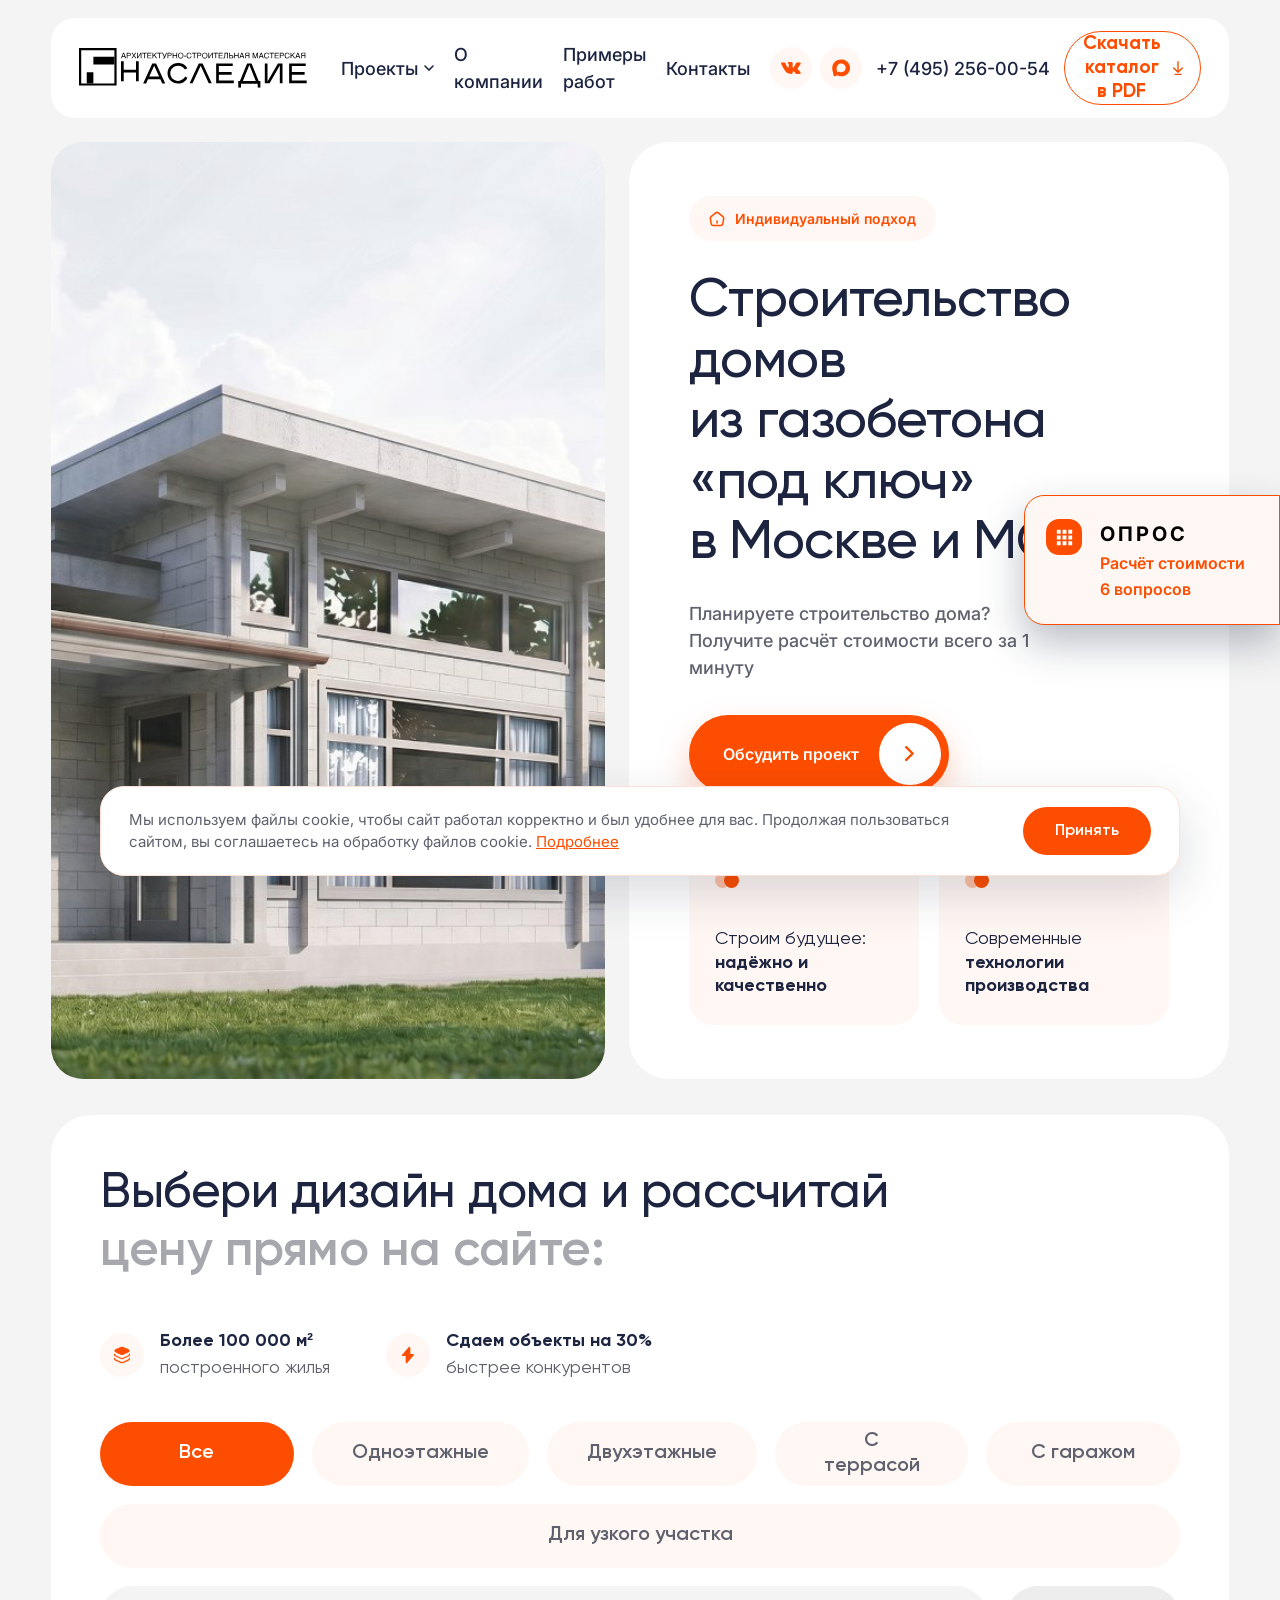
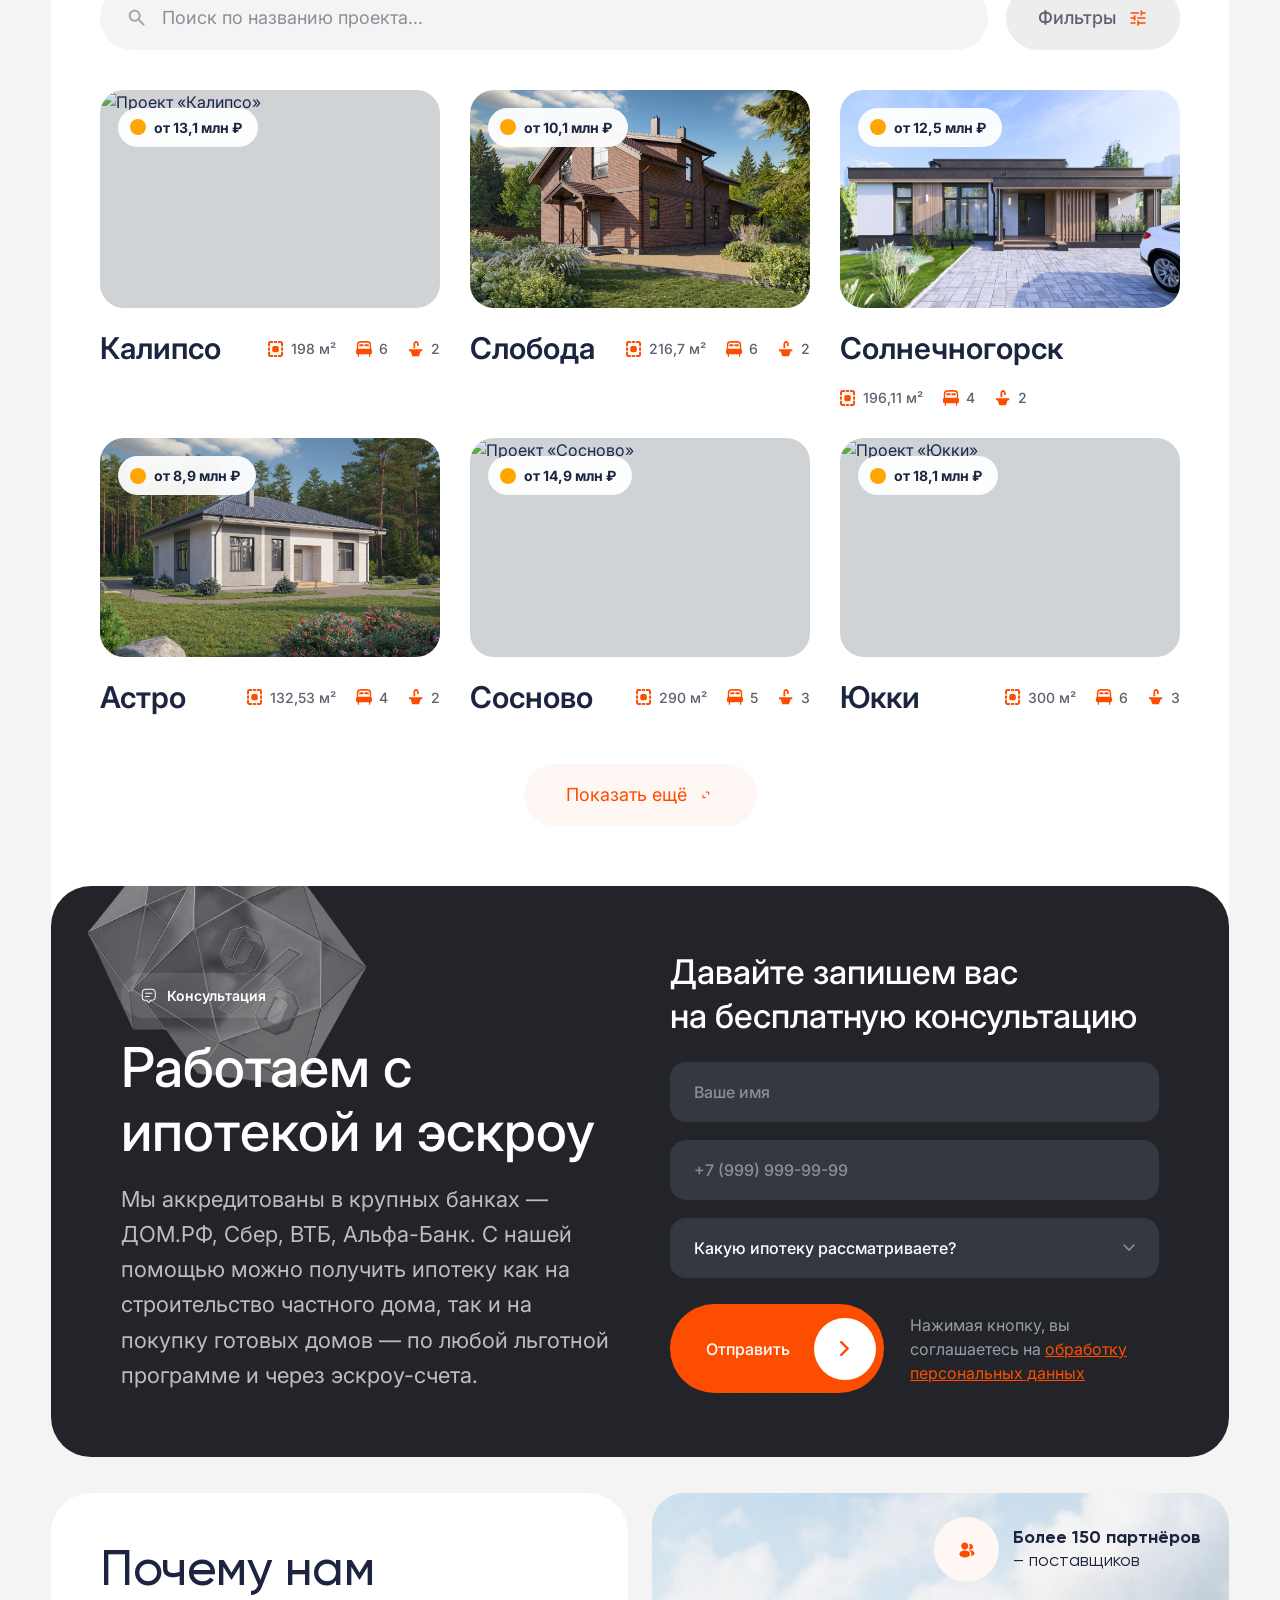
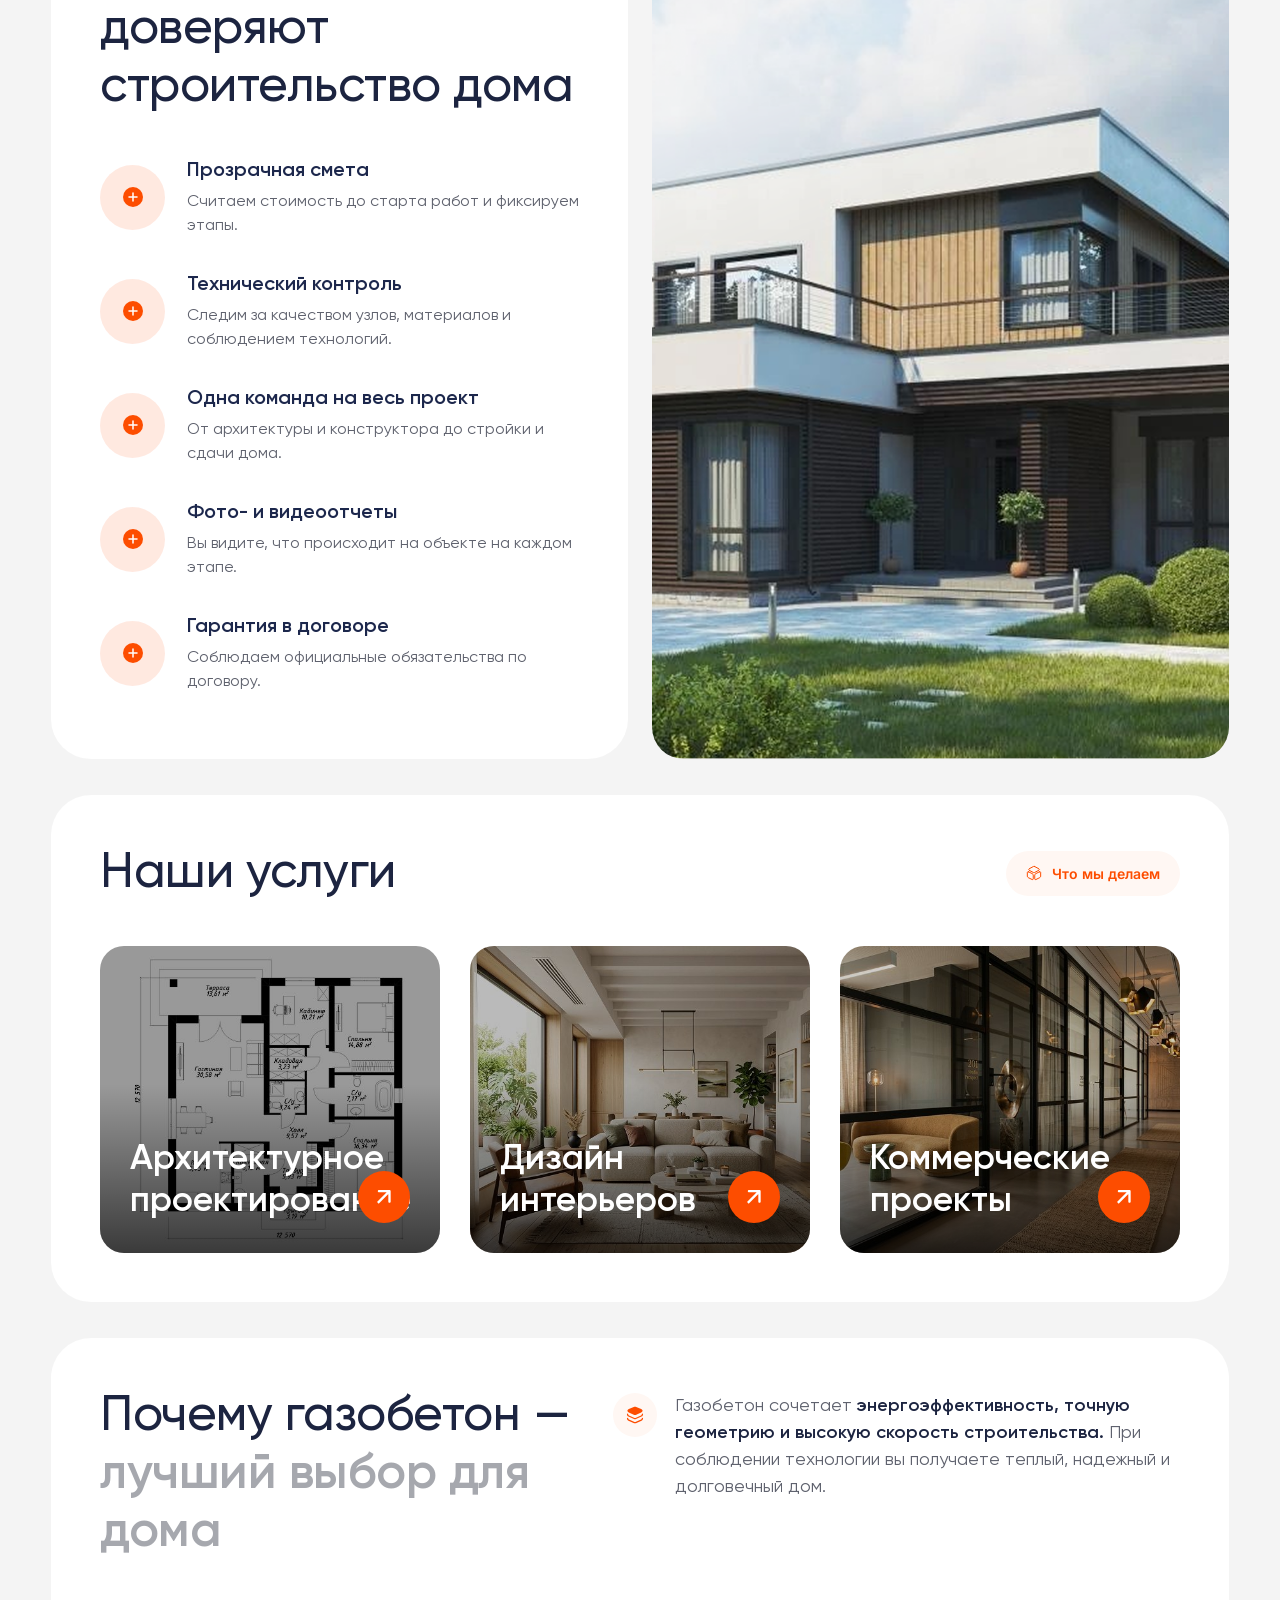
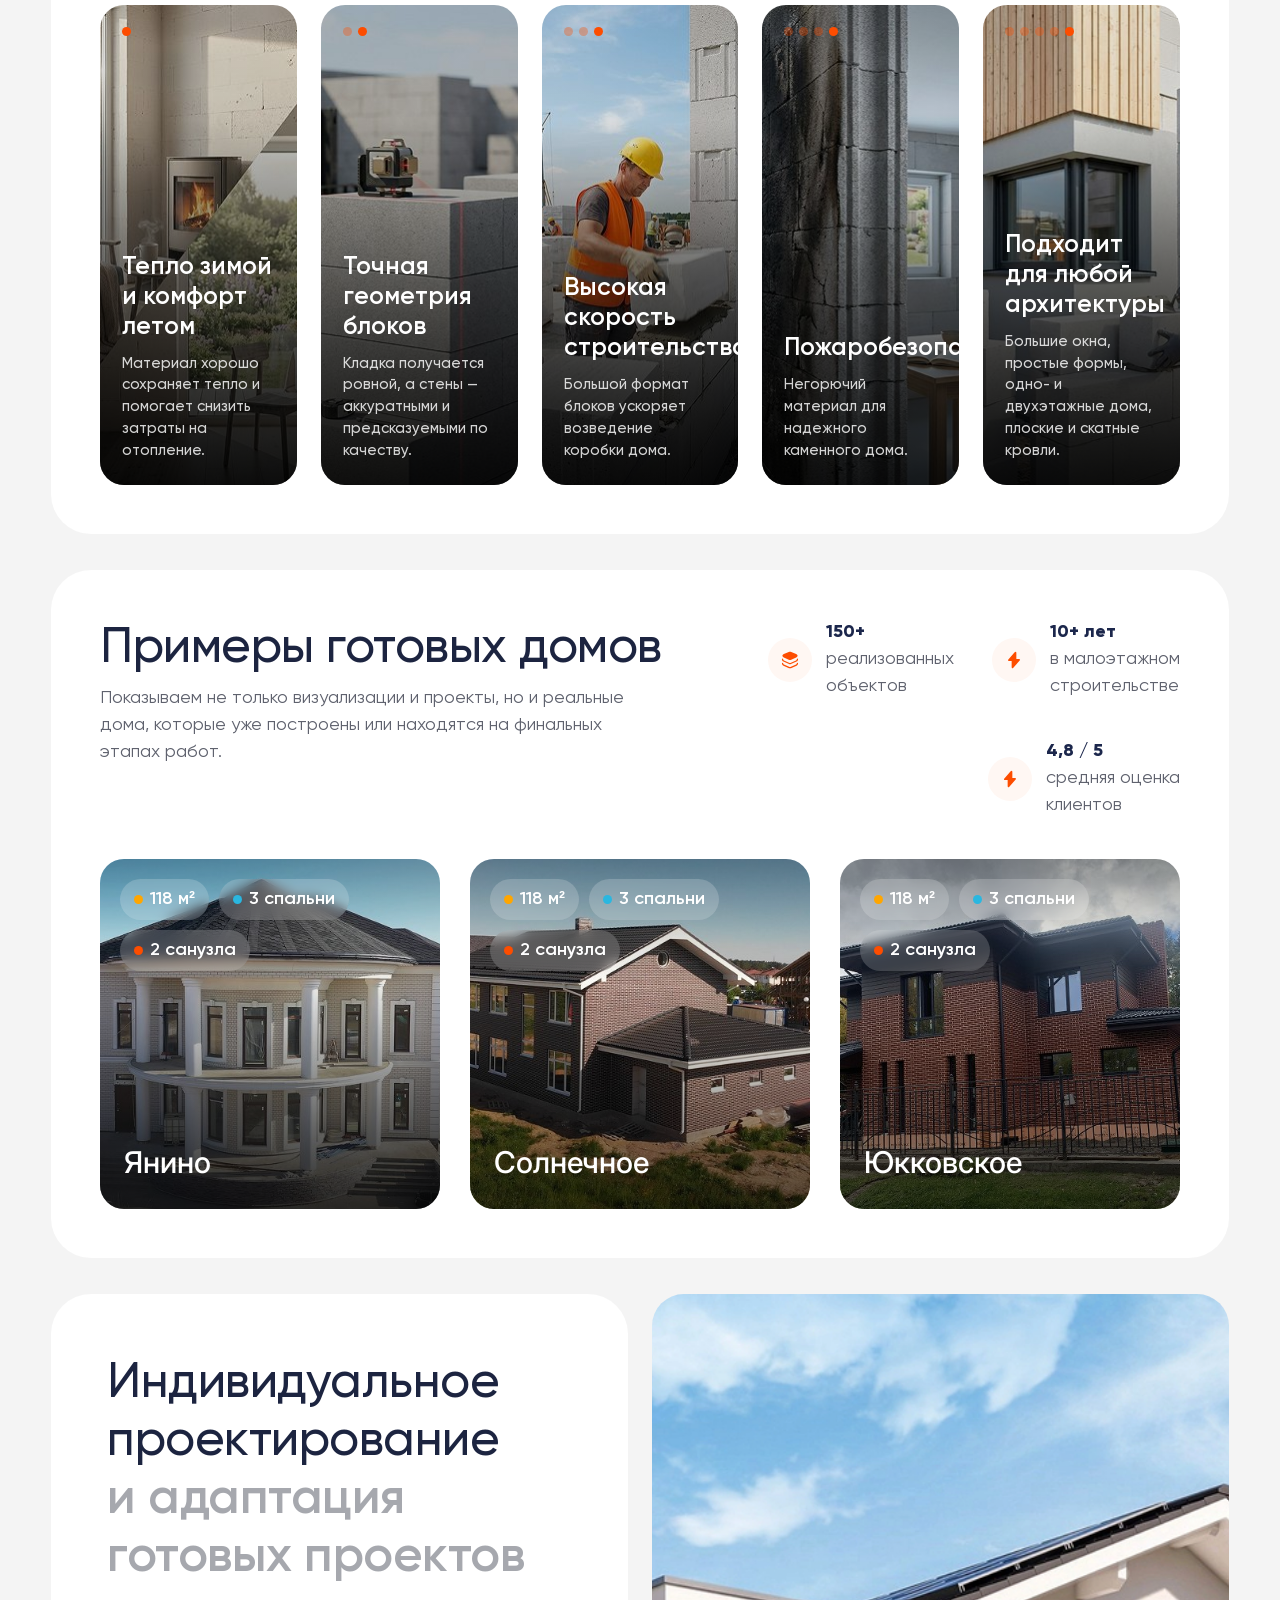
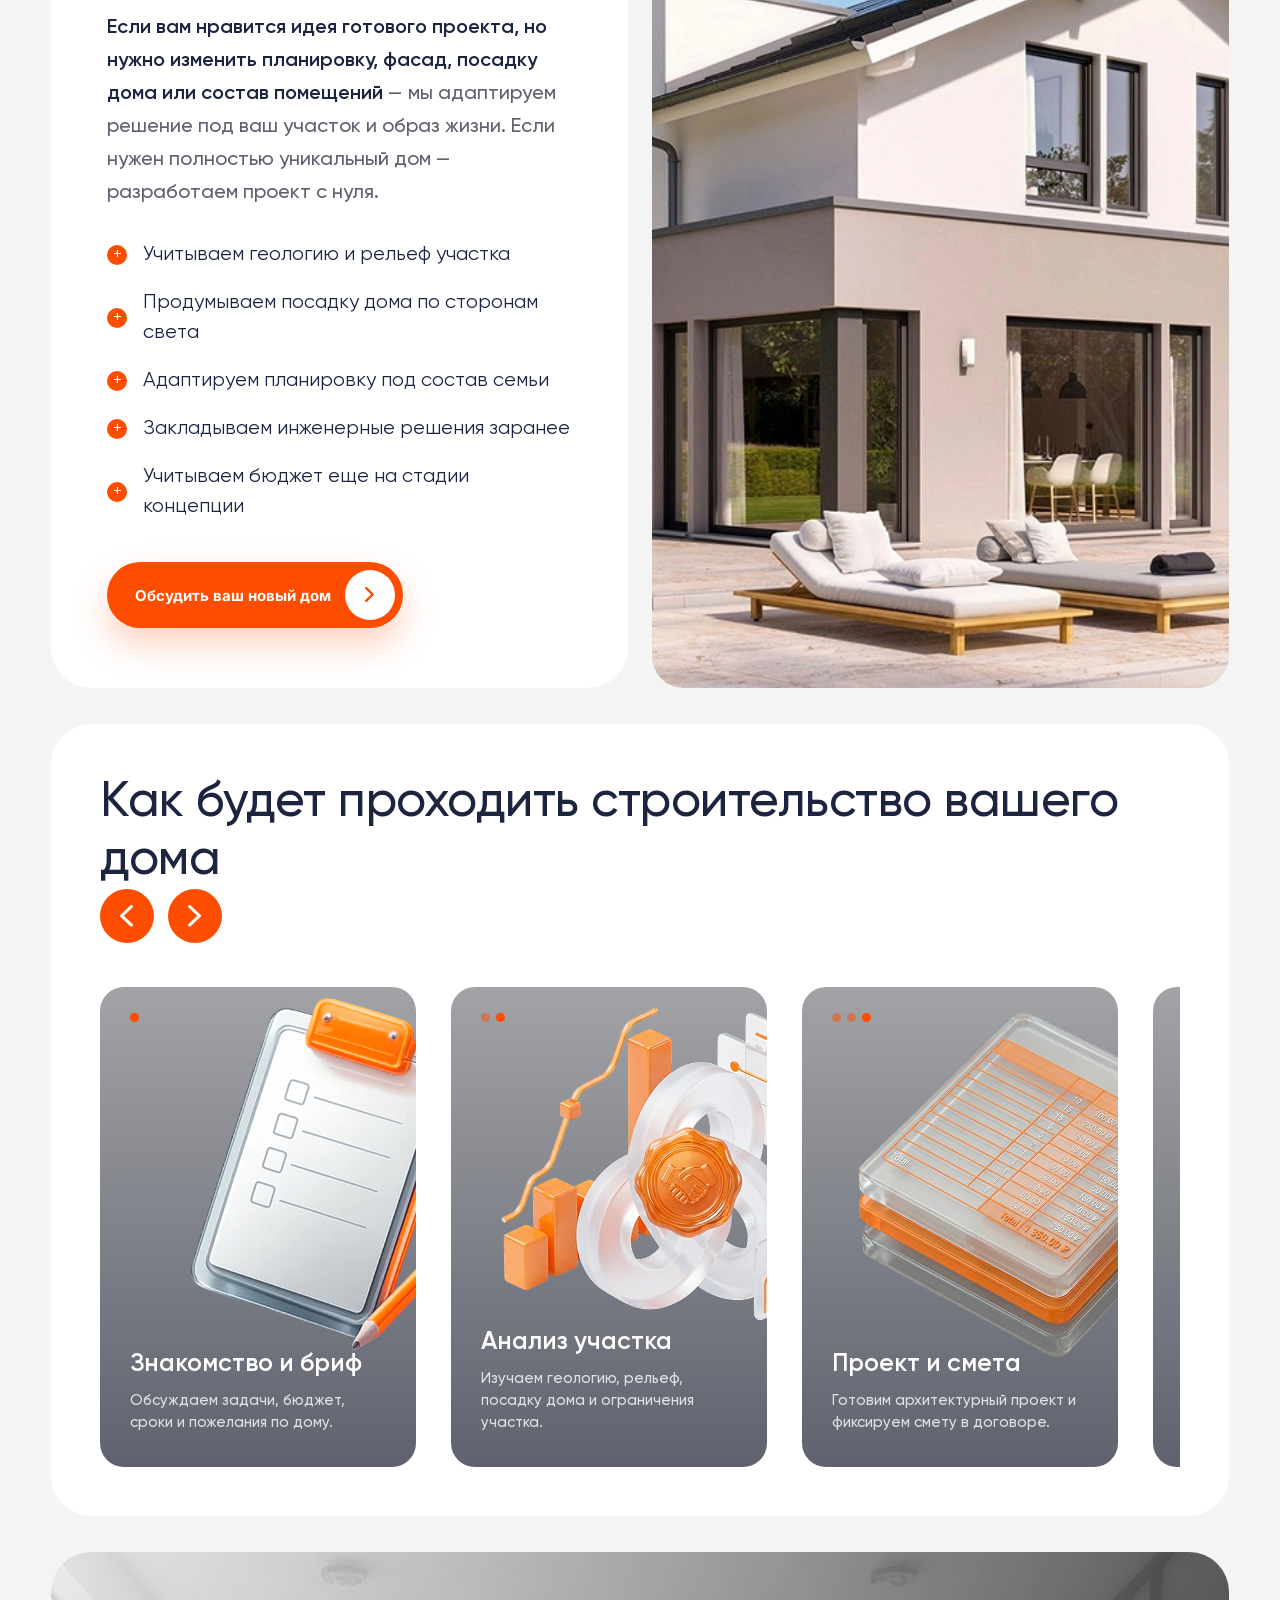
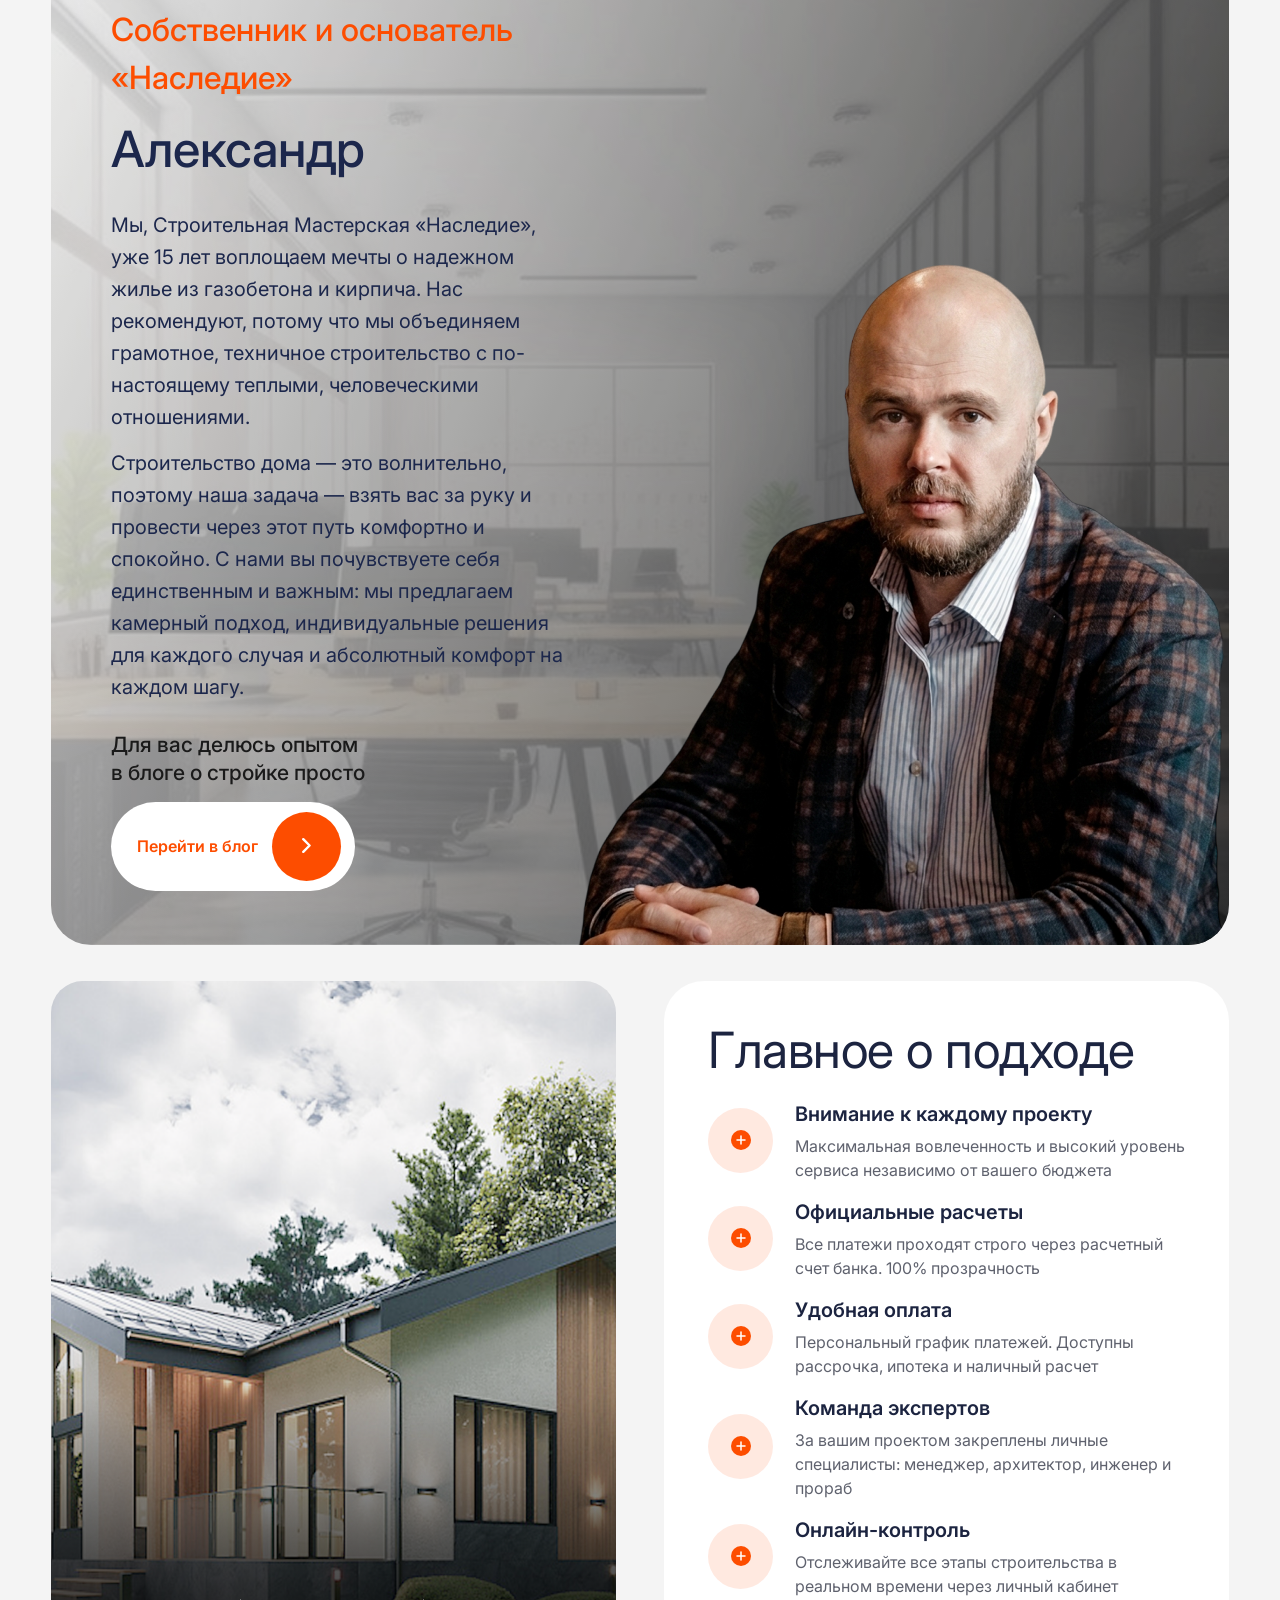
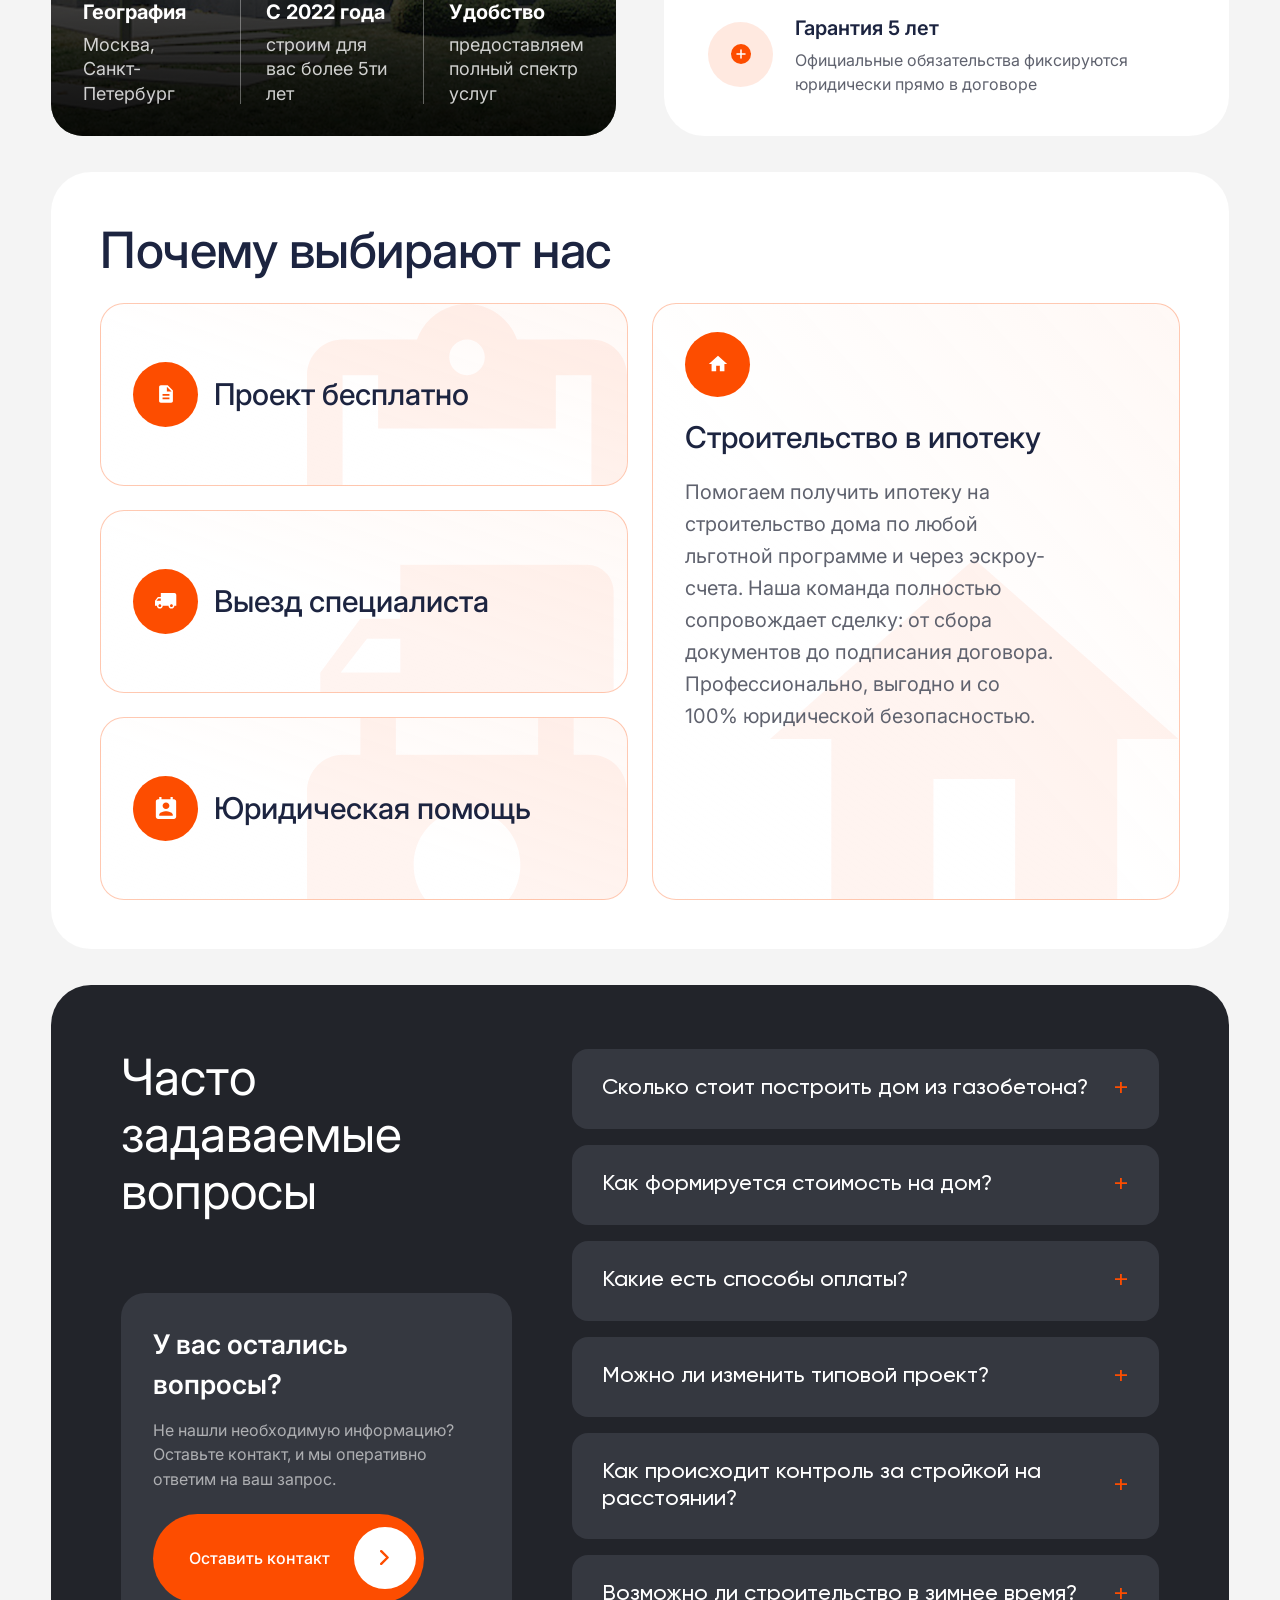
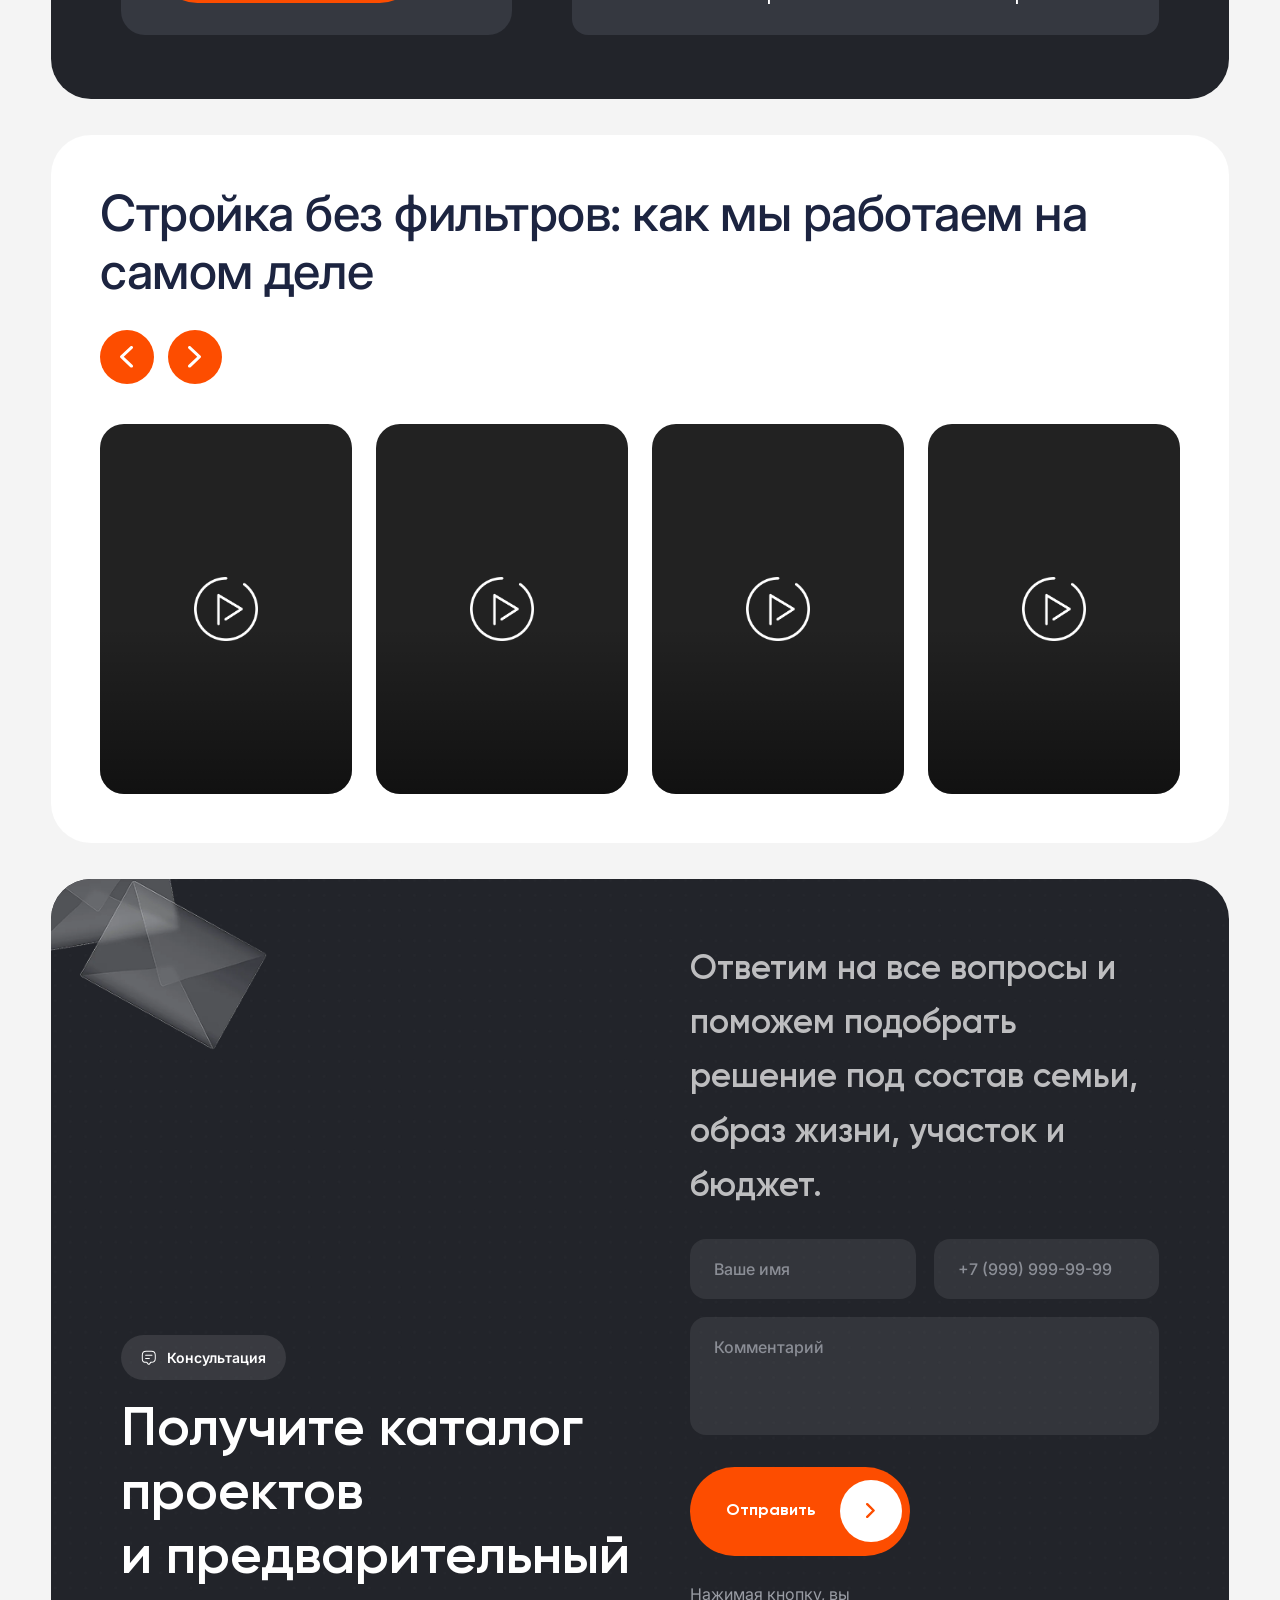
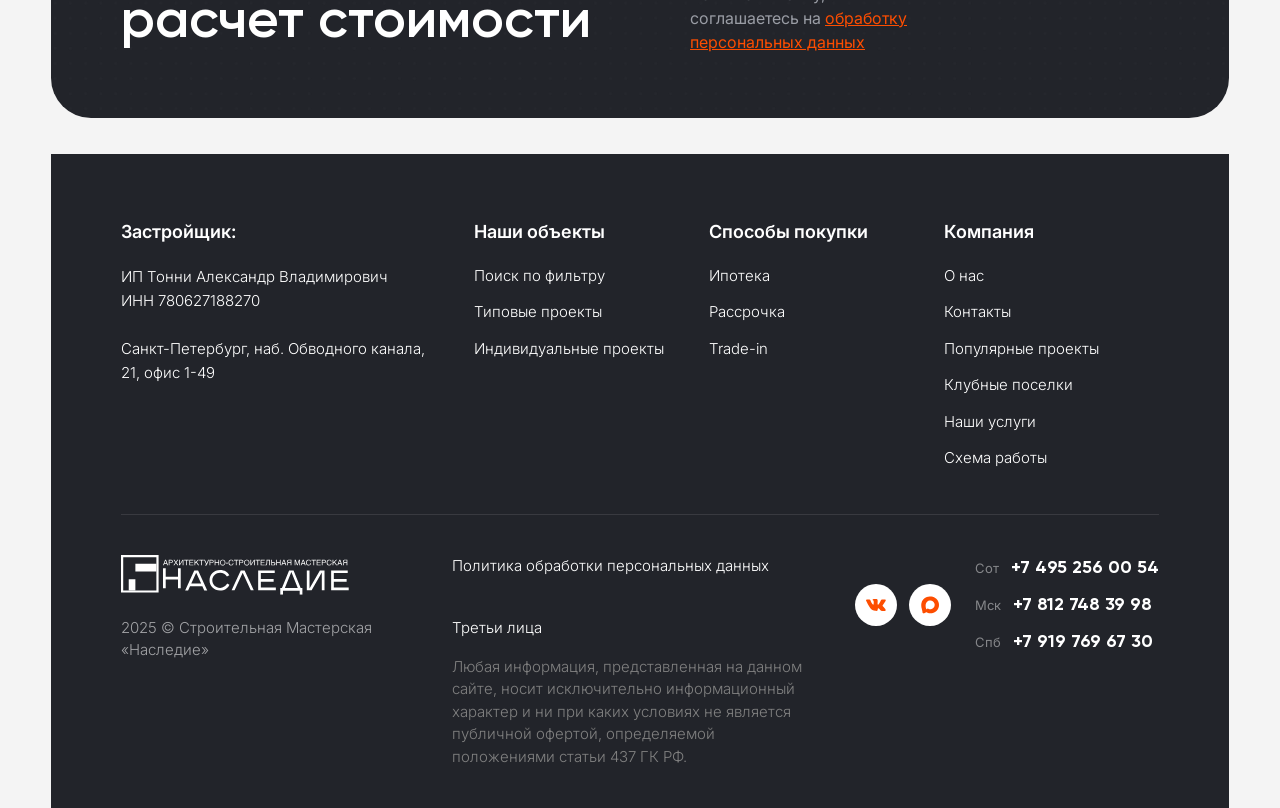
==== commit 1bf8aba7: "добавить куки" ====
--- a/index.html
+++ b/index.html
@@ -16,7 +16,7 @@
       href="https://fonts.googleapis.com/css2?family=Inter:wght@300;400;500;600;700&display=swap"
       rel="stylesheet"
     />
-    <link rel="stylesheet" href="css/styles.css?v=63" />
+    <link rel="stylesheet" href="css/styles.css?v=65" />
   </head>
   <body>
     <!-- ===================== ШАПКА ===================== -->
@@ -833,7 +833,7 @@
             <div class="adv-card">
               <img
                 class="adv-card__wm"
-                src="img/icons/wm-clipboard.svg?v=2"
+                src="img/sections/wm-clipboard.svg?v=2"
                 alt=""
               />
               <span class="adv-card__icon"
@@ -847,7 +847,7 @@
               </p>
             </div>
             <div class="adv-card">
-              <img class="adv-card__wm" src="img/icons/wm-truck.svg?v=2" alt="" />
+              <img class="adv-card__wm" src="img/sections/wm-truck.svg?v=2" alt="" />
               <span class="adv-card__icon"
                 ><img src="img/icons/truck.svg" alt=""
               /></span>
@@ -862,7 +862,7 @@
             <div class="adv-card">
               <img
                 class="adv-card__wm"
-                src="img/icons/wm-legal.svg?v=2"
+                src="img/sections/wm-legal.svg?v=2"
                 alt=""
               />
               <span class="adv-card__icon"
@@ -877,7 +877,7 @@
               </p>
             </div>
             <div class="adv-card is-active">
-              <img class="adv-card__wm" src="img/icons/wm-house.svg?v=2" alt="" />
+              <img class="adv-card__wm" src="img/sections/wm-house.svg?v=2" alt="" />
               <span class="adv-card__icon"
                 ><img src="img/icons/living-area.svg" alt=""
               /></span>
@@ -1249,7 +1249,7 @@
       </div>
     </div>
 
-    <script src="js/houses-data.js?v=7"></script>
-    <script src="js/main.js?v=14"></script>
+    <script src="js/houses-data.js?v=8"></script>
+    <script src="js/main.js?v=18"></script>
   </body>
 </html>
--- a/css/styles.css
+++ b/css/styles.css
@@ -2412,7 +2412,7 @@
 
 .modal__title {
   font-family: "Gilroy", sans-serif;
-  font-size: 55px;
+  font-size: 28px;
   font-weight: 800;
   margin-bottom: 10px;
 }
@@ -4400,9 +4400,37 @@
 
   
 
+  .quiz-fab {
+    gap: 9px;
+    padding: 10px 14px 10px 10px;
+    border-radius: 16px 0 0 16px;
+    box-shadow: 0 10px 26px rgba(28, 36, 64, 0.28);
+  }
+
   .quiz-fab__icon {
-    width: 42px;
-    height: 42px;
+    width: 32px;
+    height: 32px;
+    border-radius: 9px;
+  }
+
+  .quiz-fab__icon svg,
+  .quiz-fab__icon img {
+    width: 18px;
+    height: 18px;
+  }
+
+  .quiz-fab__label {
+    font-size: 12px;
+    letter-spacing: 0.1em;
+  }
+
+  .quiz-fab__title {
+    font-size: 11px;
+  }
+
+  /* свайпом вправо прячется, торчит иконка */
+  .quiz-fab.is-collapsed {
+    transform: translateX(calc(100% - 48px));
   }
 }
 /* ---------- Квиз как отдельная страница (/quiz) ---------- */
@@ -4430,3 +4458,80 @@
     padding: 28px 0px;
   }
 }
+
+/* =====================================================================
+   Уведомление об использовании cookies
+   ===================================================================== */
+.cookie-banner {
+  position: fixed;
+  left: 24px;
+  right: 24px;
+  bottom: 24px;
+  z-index: 1000;
+  margin: 0 auto;
+  max-width: 1080px;
+  display: flex;
+  align-items: center;
+  gap: 24px;
+  padding: 20px 28px;
+  background: var(--white);
+  border: 1px solid var(--orange-soft-2);
+  border-radius: var(--radius-md);
+  box-shadow: 0 18px 48px rgba(28, 36, 64, 0.16);
+  transform: translateY(140%);
+  opacity: 0;
+  transition: transform 0.4s ease, opacity 0.4s ease;
+}
+
+.cookie-banner.is-visible {
+  transform: translateY(0);
+  opacity: 1;
+}
+
+.cookie-banner__text {
+  margin: 0;
+  font-family: "Inter", sans-serif;
+  font-size: 15px;
+  line-height: 1.5;
+  color: var(--gray);
+}
+
+.cookie-banner__text a {
+  color: var(--orange);
+  text-decoration: underline;
+}
+
+.cookie-banner__btn {
+  flex: none;
+  cursor: pointer;
+  border: none;
+  white-space: nowrap;
+  padding: 14px 32px;
+  border-radius: var(--radius-pill);
+  background: var(--orange);
+  color: var(--white);
+  font-family: "Gilroy", sans-serif;
+  font-weight: 600;
+  font-size: 16px;
+  transition: background 0.2s ease;
+}
+
+.cookie-banner__btn:hover {
+  background: var(--orange-dark);
+}
+
+@media (max-width: 600px) {
+  .cookie-banner {
+    left: 12px;
+    right: 12px;
+    bottom: 12px;
+    flex-direction: column;
+    align-items: stretch;
+    gap: 16px;
+    padding: 18px 20px;
+  }
+
+  .cookie-banner__btn {
+    width: 100%;
+  }
+}
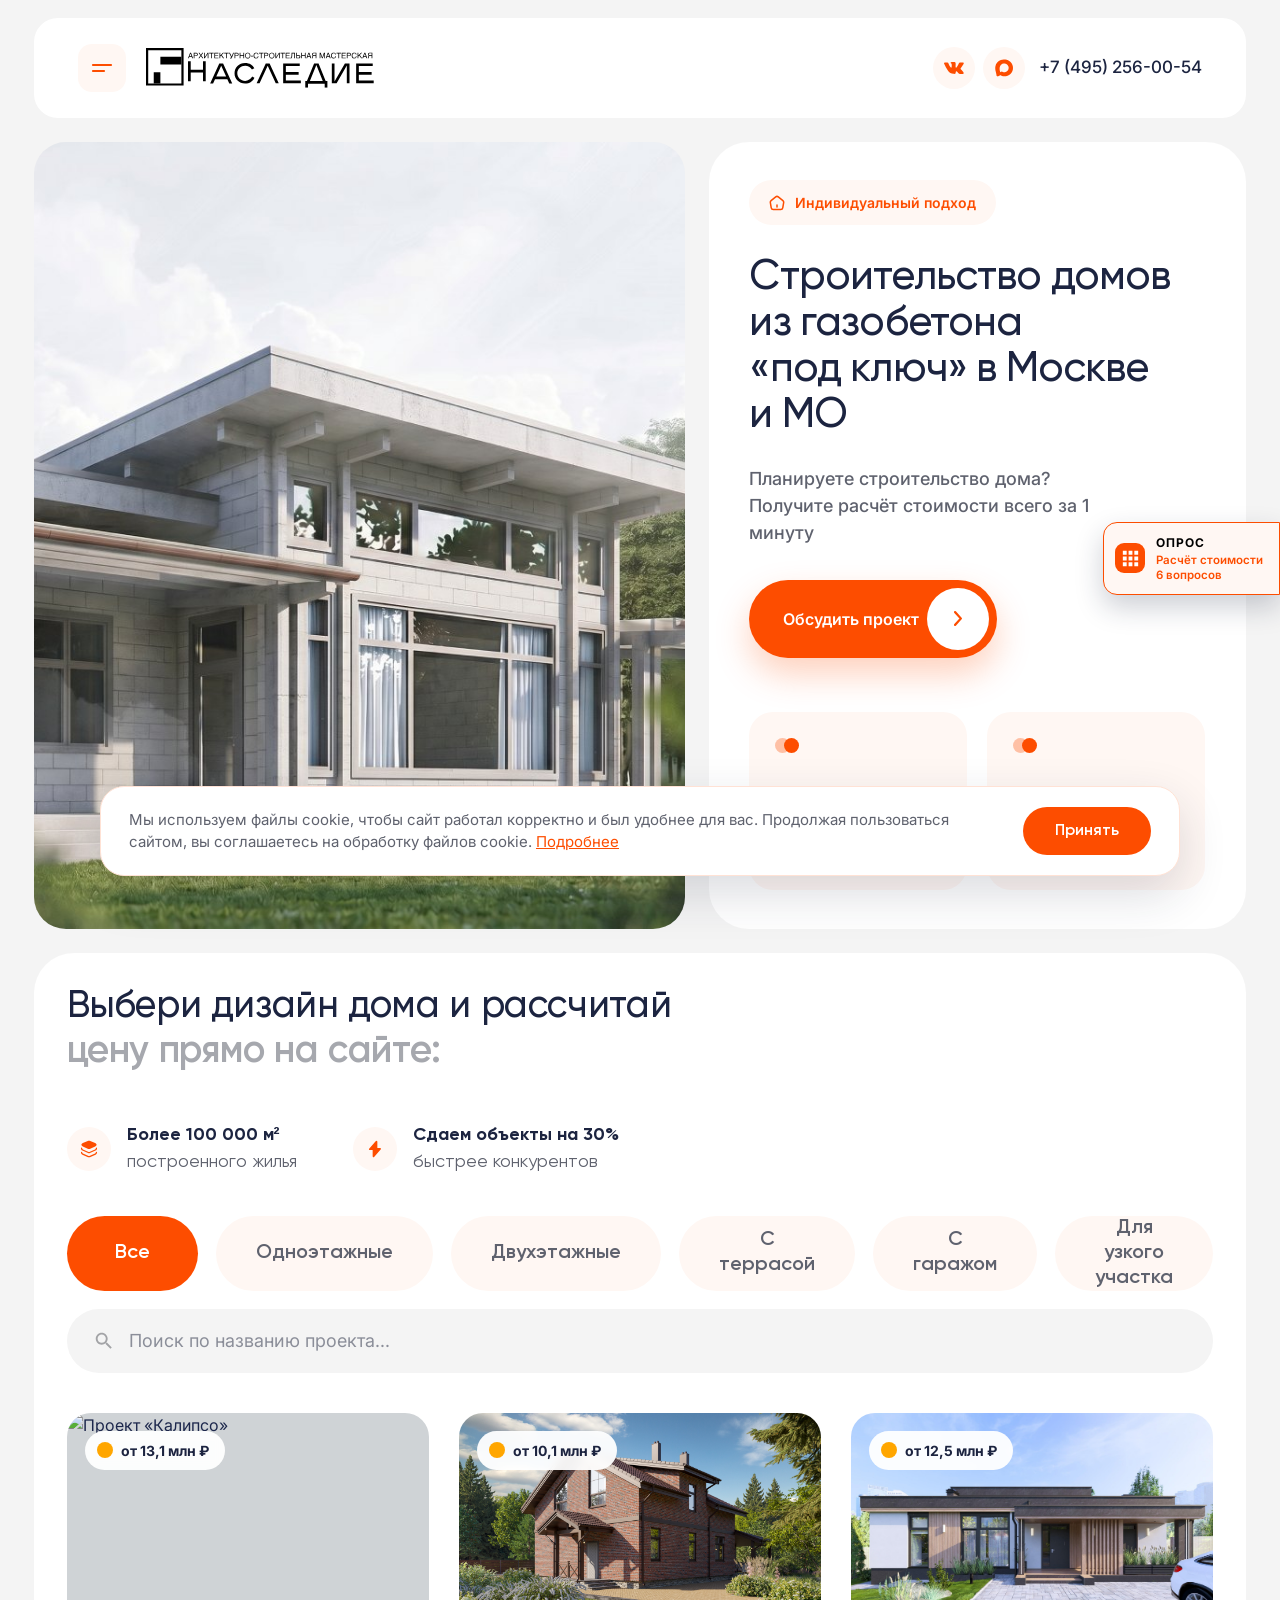
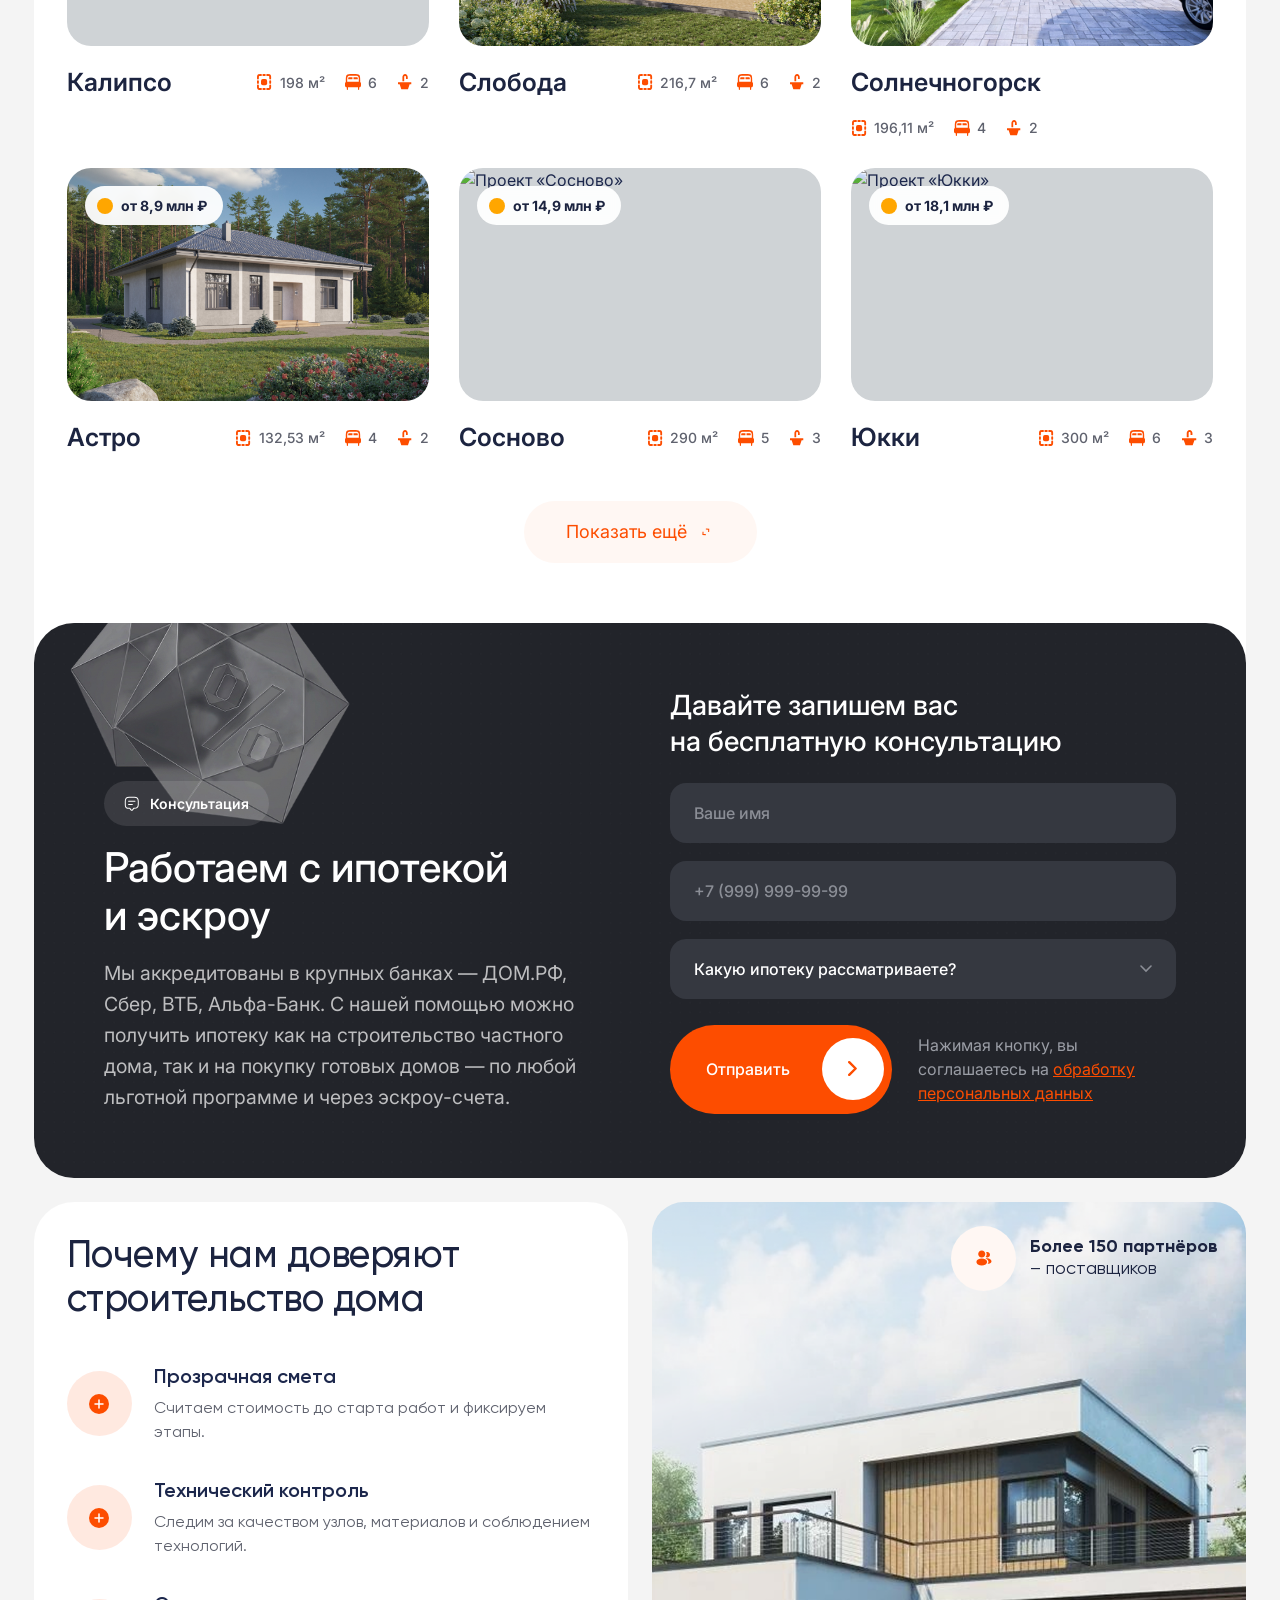
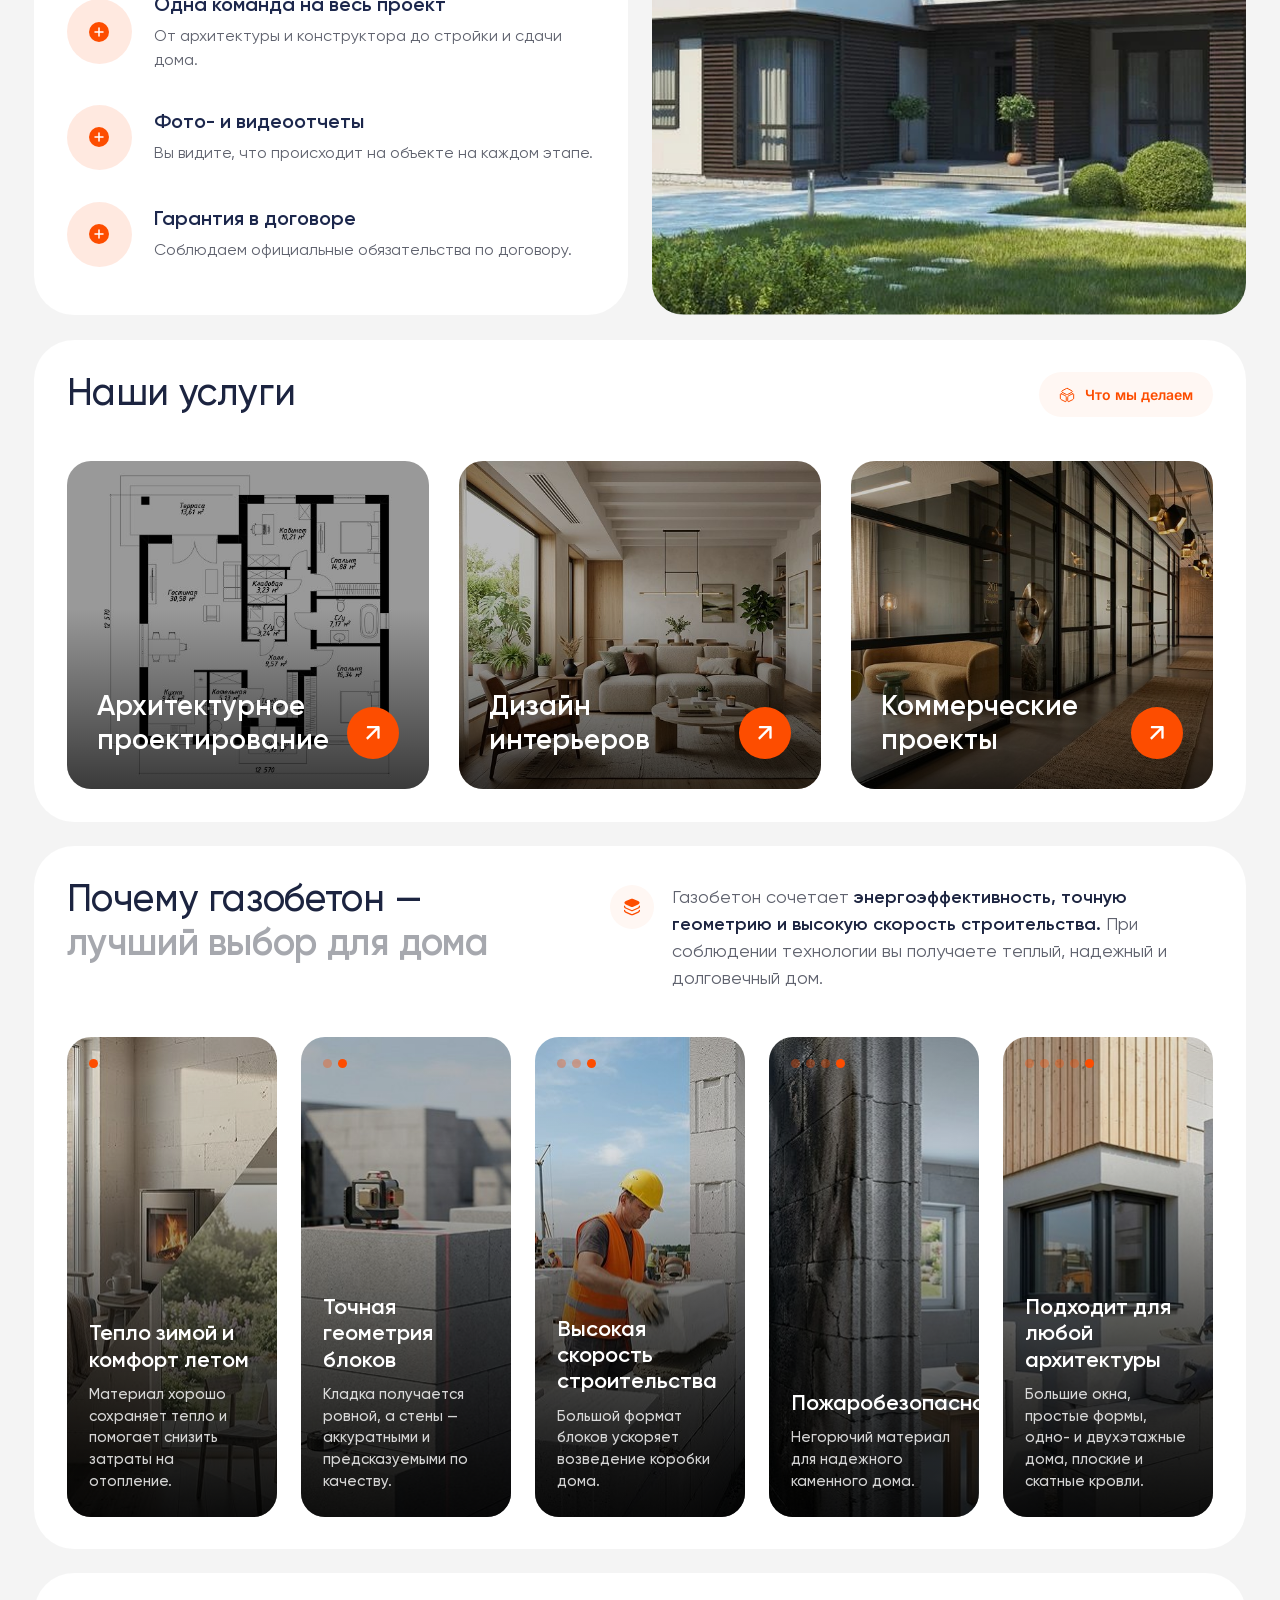
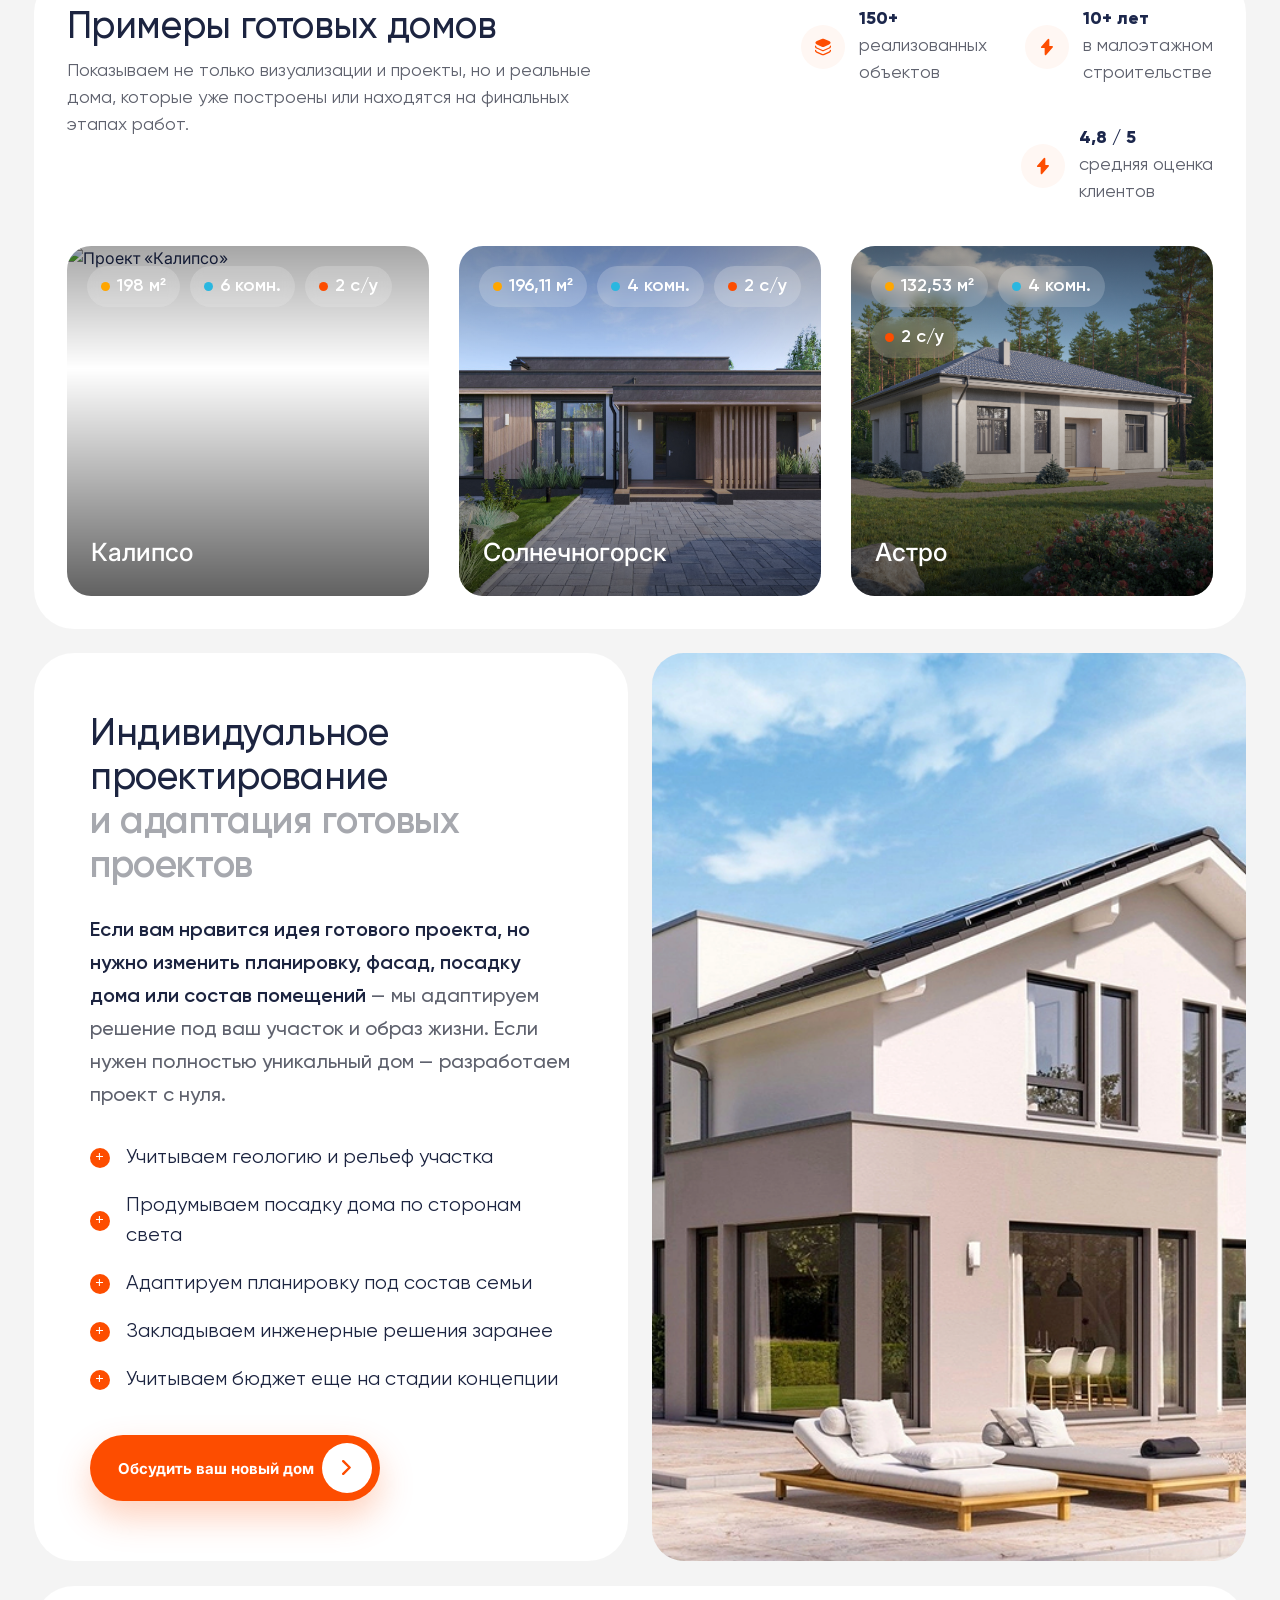
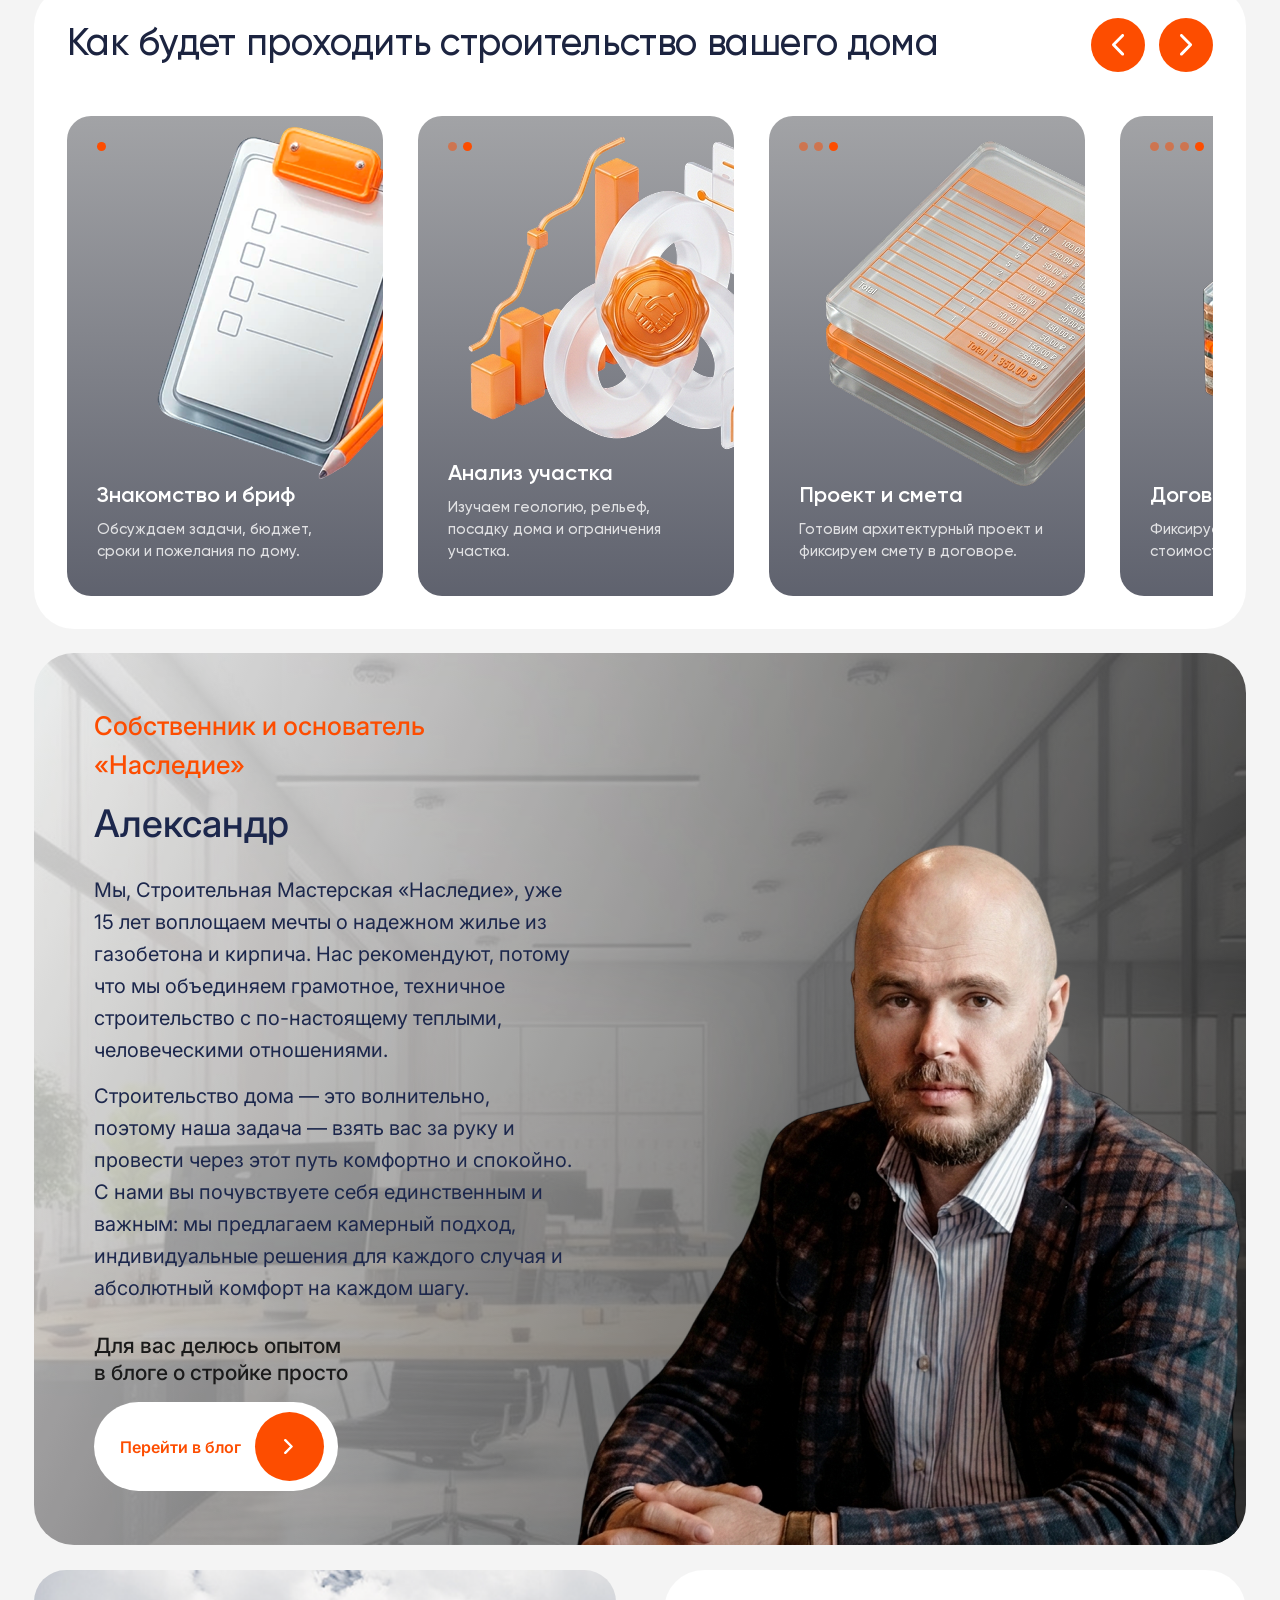
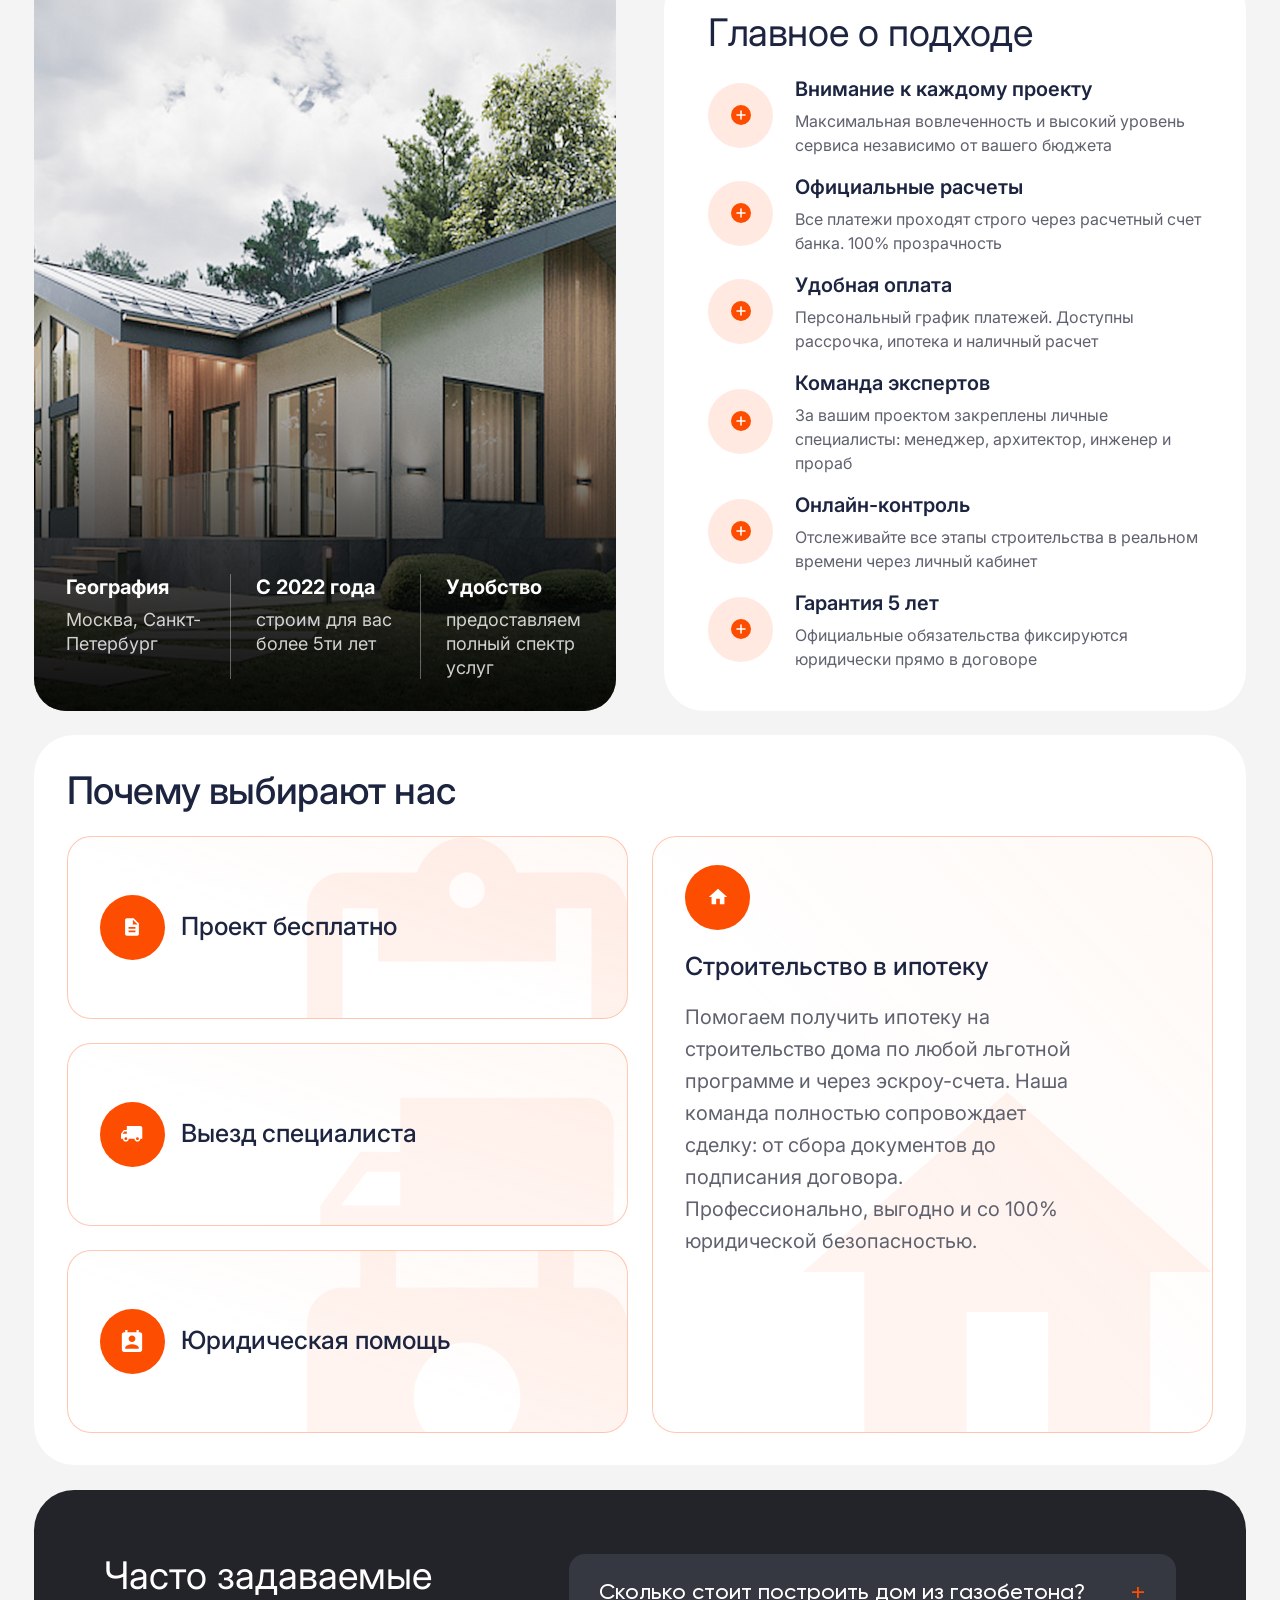
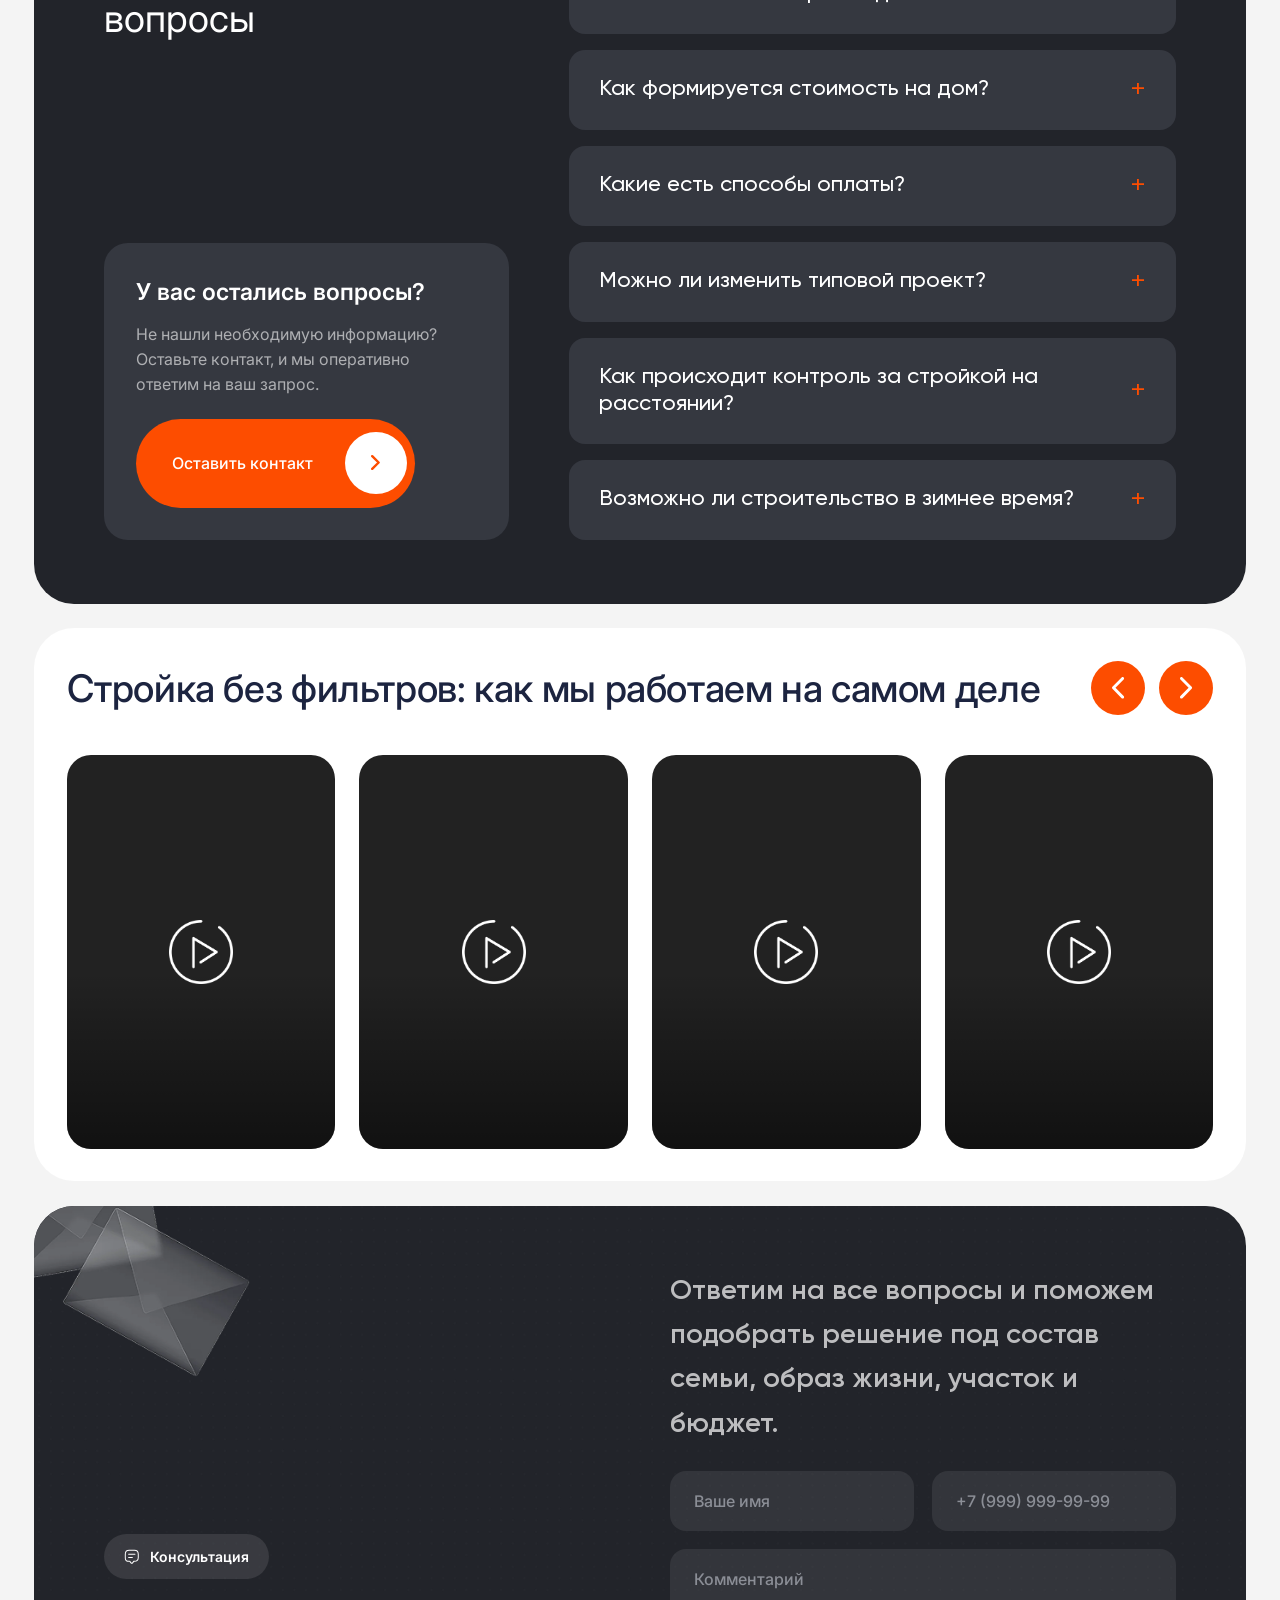
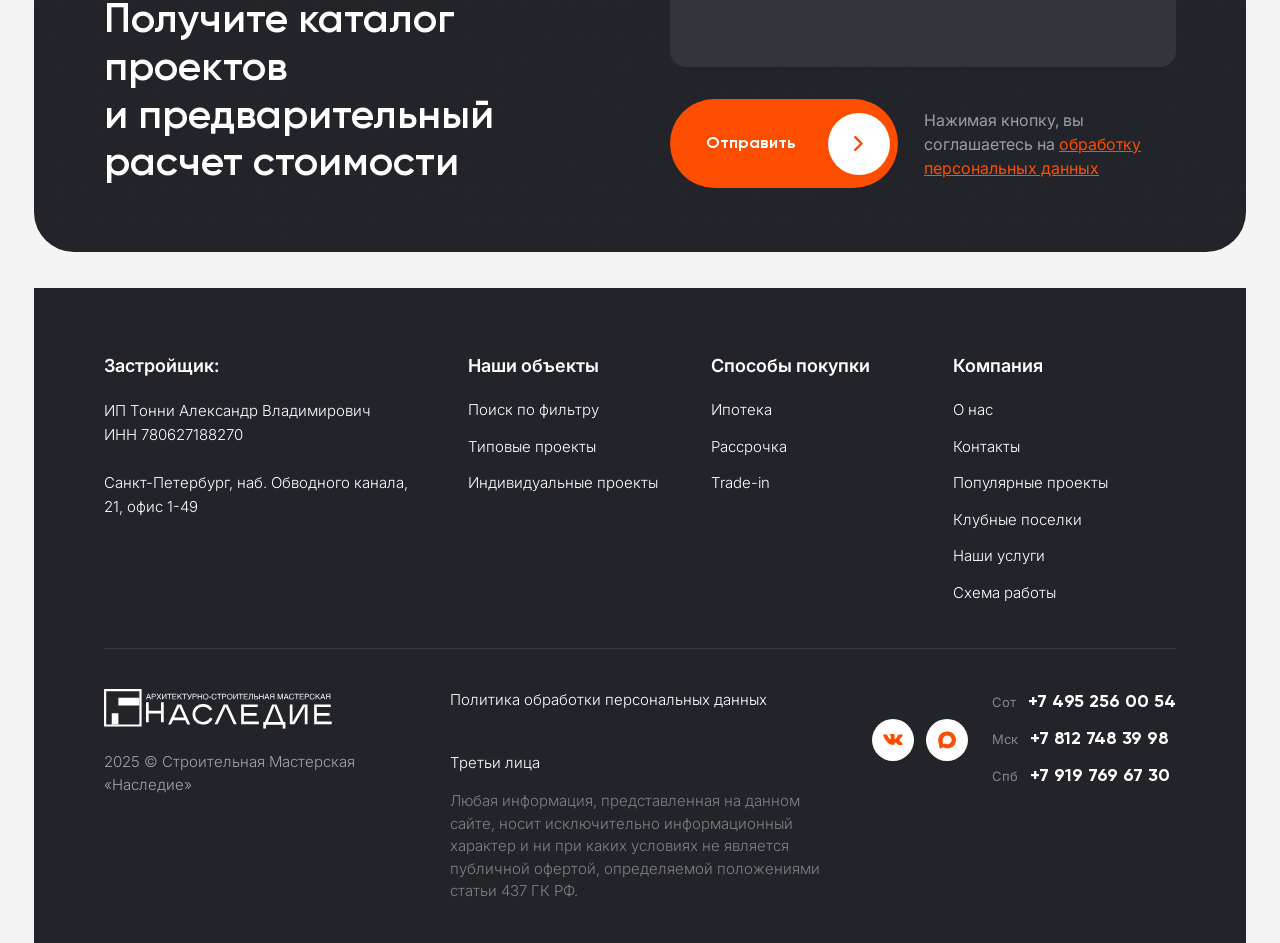
==== commit ae43c049: "масштабный фикс" ====
--- a/index.html
+++ b/index.html
@@ -16,7 +16,30 @@
       href="https://fonts.googleapis.com/css2?family=Inter:wght@300;400;500;600;700&display=swap"
       rel="stylesheet"
     />
-    <link rel="stylesheet" href="css/styles.css?v=65" />
+    <link rel="icon" href="img/ui/favicon.svg" type="image/svg+xml" />
+    <link rel="stylesheet" href="css/styles.css?v=80" />
+    <script>
+      /* Режим «как на 1920, но в масштабе»: для ширин 1301–1919px страница
+         показывается ровно как на 1920px и пропорционально ужимается (zoom),
+         как при уменьшении масштаба в браузере. */
+      (function () {
+        function applyZoomFit() {
+          var d = document.documentElement;
+          var iw = window.innerWidth;
+          if (iw > 1300 && iw < 1920) {
+            d.classList.add("zoomfit");
+            d.style.zoom = (d.clientWidth || iw) / 1920;
+          } else {
+            d.classList.remove("zoomfit");
+            d.style.zoom = "";
+          }
+        }
+        applyZoomFit();
+        window.addEventListener("resize", applyZoomFit);
+        document.addEventListener("DOMContentLoaded", applyZoomFit);
+        window.addEventListener("load", applyZoomFit);
+      })();
+    </script>
   </head>
   <body>
     <!-- ===================== ШАПКА ===================== -->
@@ -62,7 +85,13 @@
           /></a>
         </div>
         <a href="tel:+74952560054" class="header__phone">+7 (495) 256-00-54</a>
-        <button class="btn-outline" data-modal-open>
+        <button
+          class="btn-outline"
+          data-modal-open
+          data-modal-title="Скачать каталог в PDF"
+          data-modal-text="Оставьте контакты — пришлём каталог проектов в PDF."
+          data-modal-nocomment
+        >
           Скачать каталог в PDF<img src="img/icons/download.svg" alt="" />
         </button>
       </div>
@@ -165,10 +194,7 @@
             <img src="img/ui/search.svg" alt="" />
             <input type="text" placeholder="Поиск по названию проекта..." />
           </label>
-          <button class="filter-btn">
-            <span class="filter-btn__label">Фильтры</span
-            ><img src="img/ui/filter.svg" alt="" />
-          </button>
+          <!-- Кнопка «Фильтры» временно скрыта: фильтр ещё не отрисован дизайнером -->
         </div>
 
         <div class="projects-grid" id="projectsGrid">
@@ -487,56 +513,13 @@
             </div>
           </div>
         </div>
-        <div class="examples-grid">
-          <div class="example-card">
-            <img src="img/projects/mansion.jpg" alt="Дом «Янино»" />
-            <div class="example-card__chips">
-              <span class="chip"
-                ><span class="dot" style="background: var(--gold)"></span>118
-                м²</span
-              ><span class="chip"
-                ><span class="dot" style="background: var(--cyan)"></span>3
-                спальни</span
-              ><span class="chip"
-                ><span class="dot" style="background: var(--orange)"></span>2
-                санузла</span
-              >
-            </div>
-            <h3 class="example-card__name">Янино</h3>
-          </div>
-          <div class="example-card">
-            <img src="img/projects/sloboda.jpg" alt="Дом «Солнечное»" />
-            <div class="example-card__chips">
-              <span class="chip"
-                ><span class="dot" style="background: var(--gold)"></span>118
-                м²</span
-              ><span class="chip"
-                ><span class="dot" style="background: var(--cyan)"></span>3
-                спальни</span
-              ><span class="chip"
-                ><span class="dot" style="background: var(--orange)"></span>2
-                санузла</span
-              >
-            </div>
-            <h3 class="example-card__name">Солнечное</h3>
-          </div>
-          <div class="example-card">
-            <img src="img/projects/astro.jpg" alt="Дом «Юкковское»" />
-            <div class="example-card__chips">
-              <span class="chip"
-                ><span class="dot" style="background: var(--gold)"></span>118
-                м²</span
-              ><span class="chip"
-                ><span class="dot" style="background: var(--cyan)"></span>3
-                спальни</span
-              ><span class="chip"
-                ><span class="dot" style="background: var(--orange)"></span>2
-                санузла</span
-              >
-            </div>
-            <h3 class="example-card__name">Юкковское</h3>
-          </div>
-        </div>
+        <!-- Реальные проекты из каталога (заполняется в main.js).
+             Какие показывать — задаётся в data-featured (id из houses-data.js). -->
+        <div
+          class="examples-grid"
+          id="examplesGrid"
+          data-featured="kalipso,solnechnogorsk,astro"
+        ></div>
       </section>
 
       <!-- ===================== ИНДИВИДУАЛЬНОЕ ПРОЕКТИРОВАНИЕ ===================== -->
@@ -1201,6 +1184,13 @@
 
     <!-- ===================== ПЛАВАЮЩАЯ КНОПКА ОПРОСА ===================== -->
     <a class="quiz-fab" href="quiz.html" aria-label="Пройти опрос">
+      <span
+        class="quiz-fab__close"
+        role="button"
+        tabindex="0"
+        aria-label="Скрыть опрос"
+        >&times;</span
+      >
       <span class="quiz-fab__icon">
         <img src="img/icons/survey.svg" alt="Иконка опроса" />
       </span>
@@ -1250,6 +1240,6 @@
     </div>
 
     <script src="js/houses-data.js?v=8"></script>
-    <script src="js/main.js?v=18"></script>
+    <script src="js/main.js?v=25"></script>
   </body>
 </html>
--- a/css/styles.css
+++ b/css/styles.css
@@ -71,6 +71,25 @@
   --radius-sm: 16px;
 
   --container: 1920px;
+
+  /* ---------- Резиновая (fluid) шкала: интерполяция между ~901px и 1920px ----------
+     Значения подобраны так, чтобы на 1920px совпадать с макетом,
+     а на узких десктопах/планшетах плавно уменьшаться. */
+  --fs-hero: clamp(34px, 2.06vw + 15.4px, 55px);
+  --fs-55: clamp(33px, 2.16vw + 13.5px, 55px);
+  --fs-50: clamp(31px, 1.87vw + 14.1px, 50px);
+  --fs-35: clamp(24px, 1.08vw + 14.3px, 35px);
+  --fs-34: clamp(24px, 0.98vw + 15.2px, 34px);
+  --fs-32: clamp(22px, 0.98vw + 13.2px, 32px);
+  --fs-30: clamp(22px, 0.79vw + 14.9px, 30px);
+  --fs-27: clamp(21px, 0.59vw + 15.7px, 27px);
+  --fs-25: clamp(20px, 0.49vw + 15.6px, 25px);
+  --fs-22: clamp(18px, 0.39vw + 14.5px, 22px);
+
+  /* Резиновые отступы */
+  --gutter: clamp(33px, 2.65vw, 51px);
+  --section-gap: clamp(20px, 1.9vw, 36px);
+  --card-pad: clamp(30px, 2.55vw, 49px);
 }
 
 * {
@@ -126,17 +145,17 @@
 body {
   max-width: var(--container);
   margin: 0 auto;
-  padding: 0 51px;
+  padding: 0 var(--gutter);
 }
 
 .section {
-  margin-top: 36px;
+  margin-top: var(--section-gap);
 }
 
 .card {
   background: var(--white);
   border-radius: var(--radius-xl);
-  padding: 49px;
+  padding: var(--card-pad);
 }
 
 /* нахлёст блоков: закруглённый тёмный блок лежит ПОВЕРХ белого каталога */
@@ -513,7 +532,7 @@
    ===================================================================== */
 .hero {
   display: grid;
-  grid-template-columns: 1fr 800px;
+  grid-template-columns: 1fr clamp(440px, 42vw, 800px);
   gap: 24px;
   margin-top: 24px;
 }
@@ -522,7 +541,7 @@
   border-radius: var(--radius-lg);
   overflow: hidden;
   background: #cfd3d6;
-  min-height: 846px;
+  min-height: clamp(560px, 44vw, 846px);
 }
 
 .hero__image img {
@@ -534,7 +553,7 @@
 .hero__card {
   background: var(--white);
   border-radius: var(--radius-xl);
-  padding: 54px 60px;
+  padding: clamp(34px, 3vw, 54px) clamp(24px, 3.2vw, 60px);
   display: flex;
   flex-direction: column;
   align-items: flex-start;
@@ -1018,6 +1037,30 @@
   transform: translateX(-50%);
 }
 
+/* ---------- Стрелка-кружок всегда у правого края и не обрезается ----------
+   На узких экранах длинный текст раньше выталкивал кружок за пределы кнопки
+   (overflow:hidden от блика обрезал его). Теперь кружок позиционируется
+   абсолютно справа, а текст не залезает под него за счёт padding-right. */
+.btn-primary > .btn-circle,
+.btn-submit > .btn-circle {
+  position: absolute;
+  right: 8px;
+  top: 50%;
+  transform: translateY(-50%);
+}
+
+.btn-primary {
+  padding-right: 78px;
+}
+
+.btn-primary--sm {
+  padding-right: 66px;
+}
+
+.btn-submit {
+  padding-right: 78px;
+}
+
 .policy {
   font-size: 13px;
   color: #9a9da5;
@@ -2084,7 +2127,7 @@
 }
 
 .faq-item.is-open .faq-item__a {
-  max-height: 320px;
+  max-height: 600px;
 }
 
 .faq-item__a-inner {
@@ -2430,56 +2473,91 @@
 /* =====================================================================
    АДАПТИВ
    ===================================================================== */
-@media (max-width: 1500px) {
-  .hero {
-    grid-template-columns: 1fr 600px;
-  }
-
-  .section-title,
-  .consult__title,
-  .faq__title {
-    font-size: 34px;
-  }
-
-  .hero__title {
-    font-size: 42px;
-  }
-
-  .reel {
+@media (min-width: 601px) and (max-width: 1500px) {
+  html:not(.zoomfit) .reel {
     flex-basis: calc((100% - 72px) / 4);
   }
 }
 
 @media (max-width: 1400px) {
-  .header {
+  html:not(.zoomfit) .header {
     gap: 20px;
-    padding: 0 28px;
-  }
-
-  .nav {
+  }
+
+  html:not(.zoomfit) .nav {
     gap: 20px;
     margin-left: 14px;
   }
 
-  .nav__link {
+  html:not(.zoomfit) .nav__link {
     font-size: 15px;
   }
 
-  .header__right {
+  html:not(.zoomfit) .header__right {
     gap: 14px;
   }
 
-  .header__phone {
+  html:not(.zoomfit) .header__phone {
     font-size: 17px;
   }
 
-  .btn-outline {
+  html:not(.zoomfit) .btn-outline {
     padding: 0 18px;
     font-size: 12px;
   }
 
-  .socials {
+  html:not(.zoomfit) .socials {
     gap: 8px;
+  }
+}
+
+/* Планшеты и узкие ноутбуки: меню прячется в «бургер», чтобы шапка
+   гарантированно помещалась по ширине (раньше навигация переполняла экран). */
+@media (max-width: 1300px) {
+  .header {
+    gap: 18px;
+    padding: 0 44px;
+  }
+
+  .nav {
+    display: none;
+  }
+
+  .burger {
+    display: flex;
+  }
+
+  /* второстепенная PDF-кнопка убирается, чтобы контакты помещались */
+  .header__right .btn-outline {
+    display: none;
+  }
+
+  /* выпадающее меню по клику на бургер */
+  .nav.is-open {
+    display: flex;
+    flex-direction: column;
+    align-items: stretch;
+    gap: 2px;
+    position: absolute;
+    top: calc(100% + 10px);
+    left: 0;
+    right: 0;
+    margin: 0;
+    background: var(--white);
+    border-radius: 22px;
+    padding: 12px 22px;
+    box-shadow: 0 18px 44px rgba(28, 36, 64, 0.14);
+    z-index: 50;
+  }
+
+  .nav.is-open .nav__link {
+    padding: 14px 4px;
+    font-size: 17px;
+    border-bottom: 1px solid rgba(28, 36, 64, 0.07);
+  }
+
+  .nav.is-open .nav__link:last-child {
+    border-bottom: none;
   }
 }
 
@@ -2503,6 +2581,17 @@
 
   .reel {
     flex-basis: calc((100% - 48px) / 3);
+  }
+}
+
+/* На планшетах главная картинка в hero растягивалась ровно по своим
+   пропорциям (object-fit:cover ничего не обрезал) и показывала тёмный
+   край исходника слева/снизу. Задаём боксу свои пропорции — тогда
+   картинка обрезается с боков и тёмная кромка не видна. */
+@media (min-width: 601px) and (max-width: 1200px) {
+  .hero__image {
+    min-height: 0;
+    aspect-ratio: 1.14;
   }
 }
 
@@ -2731,6 +2820,9 @@
     left: 50%;
     top: 50%;
     transform: translate(-50%, -50%);
+    /* увеличенная область нажатия + поверх соседних элементов шапки */
+    z-index: 5;
+    padding: 10px;
   }
 
   .logo img {
@@ -3153,7 +3245,7 @@
   .approach__body {
     order: 1;
     min-width: 0;
-    padding: 28px 20px;
+    padding: 28px 0px;
   }
 
   .approach__media {
@@ -3359,6 +3451,18 @@
     padding: 26px 0px;
   }
 
+  /* Видео-ролики: один большой ролик в кадре + небольшой «выглядывающий»
+     край следующего, шаг прокрутки — ровно одно видео */
+  .reels-track {
+    gap: 14px;
+  }
+
+  .reel {
+    flex: 0 0 86%;
+    scroll-snap-align: start;
+    scroll-snap-stop: always;
+  }
+
   .hero__card {
     padding: 32px 0px;
   }
@@ -3388,6 +3492,60 @@
 
   .consult__form-title {
     font-size: 20px;
+  }
+
+  /* ===== УЗКИЕ ЭКРАНЫ: кнопки, карточки и модалка не «разъезжаются» ===== */
+
+  /* CTA-кнопки: длинный текст переносится и не залезает под кружок-стрелку */
+  .btn-primary,
+  .btn-submit {
+    max-width: 100%;
+    padding-left: 22px;
+    padding-right: 64px;
+    gap: 10px;
+    font-size: 15px;
+    white-space: normal;
+    text-align: left;
+  }
+
+  .btn-primary--sm {
+    padding-right: 60px;
+  }
+
+  /* кнопка «Обсудить ваш новый дом» — выше по специфичности, переопределяем явно */
+  .individual .btn-primary {
+    padding-left: 22px;
+    white-space: normal;
+  }
+
+  .btn-circle {
+    width: 50px;
+    height: 50px;
+  }
+
+  .btn-primary--sm .btn-circle,
+  .individual .btn-primary .btn-circle {
+    width: 46px;
+    height: 46px;
+  }
+
+  /* Карточки услуг: заголовок не перекрывает стрелку в углу */
+  .service-card__title {
+    font-size: 18px;
+    max-width: calc(100% - 64px);
+  }
+
+  /* Модальное окно: компактные отступы, чтобы форма помещалась на 320px */
+  .modal {
+    padding: 16px;
+  }
+
+  .modal__box {
+    padding: 32px 22px;
+  }
+
+  .modal__title {
+    font-size: 23px;
   }
 }
 
@@ -3427,7 +3585,7 @@
   .hero__title {
     font-family: "Gilroy", sans-serif;
     font-weight: 500;
-    font-size: 55px;
+    font-size: var(--fs-hero);
   }
 
   .hero__subtitle {
@@ -3468,7 +3626,7 @@
   /* ----- ПИКЕР ----- */
   .section-title {
     font-weight: 500;
-    font-size: 50px;
+    font-size: var(--fs-50);
   }
 
   .tab {
@@ -3490,7 +3648,7 @@
   .project-card__name {
     font-family: "Inter", sans-serif;
     font-weight: 600;
-    font-size: 30px;
+    font-size: var(--fs-30);
   }
 
   .btn-more {
@@ -3503,19 +3661,19 @@
   .consult:not(.consult--blue) .consult__title {
     font-family: "Inter", sans-serif;
     font-weight: 500;
-    font-size: 55px;
+    font-size: var(--fs-55);
   }
 
   .consult__text {
     font-family: "Inter", sans-serif;
     font-weight: 400;
-    font-size: 22px;
+    font-size: var(--fs-22);
   }
 
   .consult__form-title {
     font-family: "Inter", sans-serif;
     font-weight: 500;
-    font-size: 34px;
+    font-size: var(--fs-34);
   }
 
   .form-field {
@@ -3563,7 +3721,7 @@
   .service-card__title {
     font-family: "Gilroy", sans-serif;
     font-weight: 600;
-    font-size: 35px;
+    font-size: var(--fs-35);
   }
 
   /* ----- ПОЧЕМУ ГАЗОБЕТОН ----- */
@@ -3576,7 +3734,7 @@
   .feature-card__title {
     font-family: "Gilroy", sans-serif;
     font-weight: 600;
-    font-size: 25px;
+    font-size: var(--fs-25);
   }
 
   .feature-card__text {
@@ -3612,7 +3770,7 @@
   .example-card__name {
     font-family: "Inter", sans-serif;
     font-weight: 500;
-    font-size: 30px;
+    font-size: var(--fs-30);
   }
 
   /* ----- ИНДИВИДУАЛЬНОЕ ПРОЕКТИРОВАНИЕ ----- */
@@ -3632,7 +3790,7 @@
   .step-card__title {
     font-family: "Gilroy", sans-serif;
     font-weight: 600;
-    font-size: 25px;
+    font-size: var(--fs-25);
   }
 
   .step-card__text {
@@ -3645,13 +3803,13 @@
   .founder__role {
     font-family: "Inter", sans-serif;
     font-weight: 500;
-    font-size: 32px;
+    font-size: var(--fs-32);
   }
 
   .founder__name {
     font-family: "Inter", sans-serif;
     font-weight: 500;
-    font-size: 50px;
+    font-size: var(--fs-50);
   }
 
   .founder__text {
@@ -3677,7 +3835,7 @@
   .approach__title {
     font-family: "Inter", sans-serif;
     font-weight: 400;
-    font-size: 50px;
+    font-size: var(--fs-50);
   }
 
   .approach-item__title {
@@ -3708,13 +3866,13 @@
   .advantages-title {
     font-family: "Inter", sans-serif;
     font-weight: 500;
-    font-size: 50px;
+    font-size: var(--fs-50);
   }
 
   .adv-card__title {
     font-family: "Inter", sans-serif;
     font-weight: 500;
-    font-size: 30px;
+    font-size: var(--fs-30);
   }
 
   .adv-card__text {
@@ -3755,7 +3913,7 @@
   .faq__title {
     font-family: "Inter", sans-serif;
     font-weight: 400;
-    font-size: 50px;
+    font-size: var(--fs-50);
   }
 
   .faq-item__q {
@@ -3767,7 +3925,7 @@
   .faq__ask-title {
     font-family: "Inter", sans-serif;
     font-weight: 600;
-    font-size: 27px;
+    font-size: var(--fs-27);
   }
 
   .faq__ask-text {
@@ -3780,20 +3938,20 @@
   .reels__title {
     font-family: "Inter", sans-serif;
     font-weight: 500;
-    font-size: 50px;
+    font-size: var(--fs-50);
   }
 
   /* ----- ФИНАЛЬНАЯ КОНСУЛЬТАЦИЯ ----- */
   .consult--blue .consult__title {
     font-family: "Gilroy", sans-serif;
     font-weight: 600;
-    font-size: 55px;
+    font-size: var(--fs-55);
   }
 
   .consult--blue .consult__text {
     font-family: "Gilroy", sans-serif;
     font-weight: 600;
-    font-size: 34px;
+    font-size: var(--fs-34);
   }
 
   .consult--blue .btn-submit {
@@ -3802,6 +3960,53 @@
     font-size: 16px;
   }
 }
+
+/* =====================================================================
+   РЕЖИМ «КАК НА 1920, НО В МАСШТАБЕ» (эмуляция zoom браузера)
+   Класс .zoomfit вешается скриптом для ширин 1301–1919px.
+   Страница верстается ровно как на 1920px (все «резиновые» токены
+   зафиксированы в значениях макета), а затем пропорционально
+   ужимается через CSS-zoom — точно как Ctrl+«−» в браузере.
+   ===================================================================== */
+html.zoomfit {
+  --fs-hero: 55px;
+  --fs-55: 55px;
+  --fs-50: 50px;
+  --fs-35: 35px;
+  --fs-34: 34px;
+  --fs-32: 32px;
+  --fs-30: 30px;
+  --fs-27: 27px;
+  --fs-25: 25px;
+  --fs-22: 22px;
+  --gutter: 51px;
+  --section-gap: 36px;
+  --card-pad: 49px;
+}
+
+html.zoomfit body {
+  width: 1920px;
+  max-width: 1920px;
+  margin: 0;
+}
+
+/* возвращаем фиксированные «макетные» значения там, где была vw-резина */
+html.zoomfit .hero {
+  grid-template-columns: 1fr 800px;
+}
+
+html.zoomfit .hero__image {
+  min-height: 846px;
+}
+
+html.zoomfit .hero__card {
+  padding: 54px 60px;
+}
+
+html.zoomfit .project-layout {
+  grid-template-columns: 1fr 460px;
+}
+
 /* =====================================================================
    АНИМАЦИИ
    ===================================================================== */
@@ -3885,16 +4090,16 @@
 .quiz-fab {
   position: fixed;
   right: 0px;
-  top: 55%;
+  top: 58%;
   z-index: 80;
   display: flex;
-  align-items: start;
-  gap: 18px;
+  align-items: center;
+  gap: 11px;
   background: var(--orange-soft);
   border: 1px solid var(--orange);
-  border-radius: 20px 0 0 20px;
-  padding: 23px 34px 23px 21px;
-  box-shadow: 0 18px 40px rgba(28, 36, 64, 0.3);
+  border-radius: 14px 0 0 14px;
+  padding: 11px 16px 11px 11px;
+  box-shadow: 0 12px 28px rgba(28, 36, 64, 0.22);
   text-align: left;
   transition:
     transform 0.2s,
@@ -3903,13 +4108,13 @@
 
 .quiz-fab:hover {
   transform: translateY(-3px);
-  box-shadow: 0 24px 52px rgba(28, 36, 64, 0.38);
+  box-shadow: 0 18px 40px rgba(28, 36, 64, 0.32);
 }
 
 .quiz-fab__icon {
-  width: 36px;
-  height: 36px;
-  border-radius: 13px;
+  width: 30px;
+  height: 30px;
+  border-radius: 9px;
   background: var(--orange);
   color: var(--gold);
   display: flex;
@@ -3919,28 +4124,78 @@
 }
 
 .quiz-fab__icon svg {
-  width: 24px;
-  height: 24px;
+  width: 18px;
+  height: 18px;
 }
 
 .quiz-fab__body {
   display: flex;
   flex-direction: column;
-  gap: 2px;
+  gap: 1px;
 }
 
 .quiz-fab__label {
   color: #000;
-  font-size: 20px;
+  font-size: 12px;
   font-weight: 700;
-  letter-spacing: 0.15em;
+  letter-spacing: 0.08em;
   text-transform: uppercase;
 }
 
 .quiz-fab__title {
   color: var(--orange);
   font-weight: 600;
-  font-size: 16px;
+  font-size: 11.5px;
+  line-height: 1.25;
+}
+
+/* крестик «скрыть опрос» — появляется при наведении, работает на всех экранах */
+.quiz-fab__close {
+  position: absolute;
+  top: -9px;
+  left: -9px;
+  width: 22px;
+  height: 22px;
+  border-radius: 50%;
+  background: #fff;
+  color: var(--gray);
+  border: 1px solid rgba(28, 36, 64, 0.12);
+  box-shadow: 0 4px 10px rgba(28, 36, 64, 0.16);
+  display: flex;
+  align-items: center;
+  justify-content: center;
+  font-size: 15px;
+  line-height: 1;
+  cursor: pointer;
+  opacity: 0;
+  transform: scale(0.8);
+  transition:
+    opacity 0.18s,
+    transform 0.18s,
+    background 0.18s,
+    color 0.18s;
+  z-index: 2;
+}
+
+.quiz-fab:hover .quiz-fab__close,
+.quiz-fab__close:focus-visible {
+  opacity: 1;
+  transform: scale(1);
+}
+
+.quiz-fab__close:hover {
+  background: var(--orange);
+  color: #fff;
+  border-color: var(--orange);
+}
+
+/* свёрнутый опрос — торчит только иконка (на любой ширине), клик возвращает */
+.quiz-fab.is-collapsed {
+  transform: translateX(calc(100% - 46px));
+}
+
+.quiz-fab.is-collapsed .quiz-fab__close {
+  display: none;
 }
 
 
@@ -3965,10 +4220,10 @@
   background: #fff;
   border-radius: var(--radius-lg);
   width: 100%;
-  max-width: 1920px;
+  max-width: 760px;
   max-height: 90vh;
   overflow-y: auto;
-  padding: 46px 48px;
+  padding: 36px 40px;
   position: relative;
 }
 
@@ -3993,7 +4248,7 @@
   display: flex;
   justify-content: space-between;
   align-items: center;
-  font-size: 18px;
+  font-size: 15px;
   font-weight: 600;
   color: var(--gray);
   margin-bottom: 10px;
@@ -4008,7 +4263,7 @@
   border-radius: 6px;
   background: #ececec;
   overflow: hidden;
-  margin-bottom: 32px;
+  margin-bottom: 24px;
 }
 
 .quiz__progress span {
@@ -4045,7 +4300,7 @@
 .quiz-panel__q {
   font-family: "Inter", sans-serif;
   font-weight: 600;
-  font-size: 35px;
+  font-size: 24px;
   color: var(--navy);
   line-height: 1.25;
 }
@@ -4060,8 +4315,8 @@
 .quiz-options {
   display: grid;
   grid-template-columns: 1fr;
-  gap: 14px;
-  margin-top: 24px;
+  gap: 12px;
+  margin-top: 20px;
 }
 
 .quiz-options--grid {
@@ -4071,8 +4326,8 @@
 .quiz-opt {
   background: var(--orange-soft);
   border: 1px solid transparent;
-  border-radius: 14px;
-  padding: 43px 31px;
+  border-radius: 12px;
+  padding: 18px 22px;
   text-align: left;
   font-size: 15px;
   font-weight: 500;
@@ -4116,20 +4371,20 @@
 .quiz-foot {
   display: flex;
   justify-content: flex-end;
-  margin-top: 30px;
+  margin-top: 24px;
 }
 
 .quiz-next {
   display: inline-flex;
   align-items: center;
-  gap: 25px;
+  gap: 14px;
   background: var(--orange);
   color: #fff;
   border-radius: var(--radius-pill);
-  min-height: 89px;
-  padding: 6px 6px 6px 57px;
+  min-height: 54px;
+  padding: 6px 6px 6px 28px;
   font-weight: 700;
-  font-size: 16px;
+  font-size: 15px;
   box-shadow: 0 14px 30px rgba(253, 77, 0, 0.26);
   transition:
     transform 0.2s,
@@ -4142,42 +4397,42 @@
 }
 
 .quiz-next .btn-circle {
-  width: 69px;
-  height: 69px;
+  width: 44px;
+  height: 44px;
 }
 
 /* ---------- Шаг контактов ---------- */
 .quiz-channels {
   display: grid;
   grid-template-columns: 1fr 1fr;
-  gap: 16px;
-  margin-bottom: 34px;
-}
-
+  gap: 14px;
+  margin-bottom: 24px;
+}
+
+/* Канал связи — выбор «один из двух»: невыбранный приглушён,
+   выбранный подсвечивается фирменным цветом */
 .quiz-channel {
   display: flex;
   align-items: center;
   justify-content: center;
   gap: 10px;
   border-radius: var(--radius-pill);
-  min-height: 58px;
+  min-height: 52px;
   font-weight: 600;
   font-size: 15px;
+  cursor: pointer;
+  background: #fff;
+  color: var(--gray-3);
+  border: 2px solid #e4e6eb;
   transition:
     border-color 0.2s,
-    background 0.2s;
-}
-
-.quiz-channel-tg {
-  background: #eff8fb;
-  color: #4a9bb9;
-  border: 1px solid #4a9bb9;
-}
-
-.quiz-channel-max {
-  background: #f5f9ff;
-  color: #0061fd;
-  border: 1px solid #0061fd;
+    background 0.2s,
+    color 0.2s;
+}
+
+/* иконка невыбранного канала слегка приглушена */
+.quiz-channel:not(.is-selected) img {
+  opacity: 0.55;
 }
 
 .quiz-channel img {
@@ -4185,9 +4440,16 @@
   height: 20px;
 }
 
-.quiz-channel.is-selected {
+.quiz-channel-tg.is-selected {
+  background: #eff8fb;
+  color: #2796b8;
   border-color: var(--cyan);
-  background: #e2f3f9;
+}
+
+.quiz-channel-max.is-selected {
+  background: #f1f6ff;
+  color: #0061fd;
+  border-color: #0061fd;
 }
 
 .quiz-final {
@@ -4198,7 +4460,7 @@
 .quiz-final__title {
   font-family: "Inter", sans-serif;
   font-weight: 600;
-  font-size: 50px;
+  font-size: 30px;
   color: var(--navy);
   text-align: center;
 }
@@ -4206,27 +4468,61 @@
 .quiz-final__text {
   text-align: center;
   color: var(--gray);
-  font-size: px;
+  font-size: 16px;
   line-height: 1.5;
-  margin: 12px auto 30px;
+  margin: 12px auto 26px;
   max-width: 800px;
 }
 
 .quiz-form {
   display: flex;
   flex-direction: column;
-  gap: 24px;
+  gap: 18px;
 }
 
 .quiz-form__row {
   display: flex;
   flex-direction: column;
   gap: 8px;
+}
+
+/* строка может скрываться через атрибут hidden (поле ника при выборе МАКС) —
+   класс с display:flex перебивал [hidden], поэтому возвращаем скрытие */
+.quiz-form__row[hidden] {
+  display: none;
 }
 
 .quiz-form__label {
   font-size: 13px;
   color: var(--gray);
+}
+
+/* Краткое уведомление после отправки заявки (перед переходом на главную) */
+.quiz-toast {
+  position: fixed;
+  left: 50%;
+  bottom: 28px;
+  transform: translate(-50%, 20px);
+  z-index: 1000;
+  max-width: calc(100% - 32px);
+  background: var(--dark);
+  color: #fff;
+  font-weight: 600;
+  font-size: 15px;
+  line-height: 1.4;
+  padding: 16px 22px;
+  border-radius: 14px;
+  box-shadow: 0 16px 40px rgba(0, 0, 0, 0.25);
+  text-align: center;
+  opacity: 0;
+  transition:
+    opacity 0.25s ease,
+    transform 0.25s ease;
+}
+
+.quiz-toast.is-visible {
+  opacity: 1;
+  transform: translate(-50%, 0);
 }
 
 .quiz-form__label em {
@@ -4255,8 +4551,14 @@
 
 .quiz-form .btn-submit {
   width: 100%;
+  min-height: 56px;
   margin-top: 8px;
   padding-left: 50%;
+}
+
+.quiz-form .btn-submit .btn-circle {
+  width: 44px;
+  height: 44px;
 }
 
 .quiz-consent {
@@ -4291,8 +4593,8 @@
   display: flex;
   align-items: center;
   border-radius: var(--radius-pill);
-  min-height: 62px;
-  padding: 10px;
+  min-height: 54px;
+  padding: 8px;
   color: #fff;
   font-weight: 600;
   font-size: 15px;
@@ -4302,11 +4604,11 @@
 .quiz-social p {
   width: 100%;
   text-align: center;
-  margin-left: -34.5px;
+  margin-left: -25px;
 
   font-family: "Intel One Mono", monospace;
   font-weight: 600;
-  font-size: 16px;
+  font-size: 15px;
 }
 
 .quiz-social:hover {
@@ -4314,8 +4616,8 @@
 }
 
 .quiz-social__ic {
-  width: 69px;
-  height: 69px;
+  width: 52px;
+  height: 52px;
   border-radius: 50%;
   background: #fff;
   display: flex;
@@ -4395,7 +4697,7 @@
   }
 
   .quiz-final__title {
-    font-size: 35px;
+    font-size: 26px;
   }
 
   
@@ -4456,6 +4758,174 @@
     height: auto;
     max-height: none;
     padding: 28px 0px;
+  }
+}
+
+/* =====================================================================
+   Окно «Спасибо за заявку» (после отправки любой формы-заявки)
+   ===================================================================== */
+.lead-thanks {
+  position: fixed;
+  inset: 0;
+  z-index: 200;
+  display: flex;
+  align-items: center;
+  justify-content: center;
+  padding: 24px;
+  background: rgba(20, 22, 28, 0.6);
+  backdrop-filter: blur(4px);
+  opacity: 0;
+  transition: opacity 0.25s ease;
+}
+
+.lead-thanks.is-open {
+  opacity: 1;
+}
+
+.lead-thanks__box {
+  position: relative;
+  background: #fff;
+  border-radius: var(--radius-lg);
+  padding: 44px 40px;
+  max-width: 440px;
+  width: 100%;
+  text-align: center;
+  transform: translateY(12px) scale(0.98);
+  transition: transform 0.25s ease;
+}
+
+.lead-thanks.is-open .lead-thanks__box {
+  transform: none;
+}
+
+.lead-thanks__close {
+  position: absolute;
+  top: 16px;
+  right: 16px;
+  width: 38px;
+  height: 38px;
+  border-radius: 50%;
+  background: var(--bg);
+  color: var(--gray);
+  display: flex;
+  align-items: center;
+  justify-content: center;
+  font-size: 22px;
+  line-height: 1;
+}
+
+.lead-thanks__ic {
+  width: 64px;
+  height: 64px;
+  border-radius: 50%;
+  background: var(--orange-soft);
+  color: var(--orange);
+  display: flex;
+  align-items: center;
+  justify-content: center;
+  margin: 0 auto 18px;
+}
+
+.lead-thanks__ic svg {
+  width: 30px;
+  height: 30px;
+}
+
+.lead-thanks__title {
+  font-family: "Gilroy", sans-serif;
+  font-weight: 700;
+  font-size: 26px;
+  color: var(--navy);
+}
+
+.lead-thanks__text {
+  margin-top: 10px;
+  color: var(--gray);
+  font-size: 15px;
+  line-height: 1.5;
+}
+
+/* --- Версия окна «Спасибо» с соцсетями --- */
+.lead-thanks__box--social {
+  max-width: 760px;
+}
+
+.lead-thanks__socials {
+  margin-top: 26px;
+  display: grid;
+  grid-template-columns: 1fr 1fr;
+  gap: 16px;
+}
+
+.lt-soc {
+  position: relative;
+  display: flex;
+  align-items: center;
+  height: 56px;
+  border-radius: 999px;
+  padding: 0 22px;
+  color: #fff;
+  transition: transform 0.18s ease, box-shadow 0.18s ease, opacity 0.18s ease;
+}
+
+.lt-soc:hover {
+  transform: translateY(-2px);
+  box-shadow: 0 10px 24px rgba(20, 22, 28, 0.18);
+}
+
+.lt-soc__ic {
+  position: absolute;
+  left: 8px;
+  width: 40px;
+  height: 40px;
+  border-radius: 50%;
+  background: #fff;
+  display: flex;
+  align-items: center;
+  justify-content: center;
+  flex-shrink: 0;
+}
+
+.lt-soc__ic img {
+  width: 20px;
+  height: 20px;
+  object-fit: contain;
+}
+
+.lt-soc__label {
+  flex: 1;
+  text-align: center;
+  font-family: "Gilroy", sans-serif;
+  font-weight: 600;
+  font-size: 14px;
+  letter-spacing: 0.02em;
+  padding: 0 24px;
+}
+
+.lt-soc--site { background: #ff4d00; }
+.lt-soc--zen { background: #2b2b2b; }
+.lt-soc--vk { background: #0077ff; }
+.lt-soc--tg { background: #29a9eb; }
+.lt-soc--max { background: #0c4cff; }
+.lt-soc--inst {
+  background: linear-gradient(90deg, #d6276e, #e1306c);
+}
+
+.lead-thanks__note {
+  margin-top: 24px;
+  color: var(--gray);
+  font-size: 11px;
+  line-height: 1.5;
+  opacity: 0.8;
+}
+
+@media (max-width: 640px) {
+  .lead-thanks__socials {
+    grid-template-columns: 1fr;
+    gap: 12px;
+  }
+  .lead-thanks__box--social {
+    padding: 36px 20px;
   }
 }
 
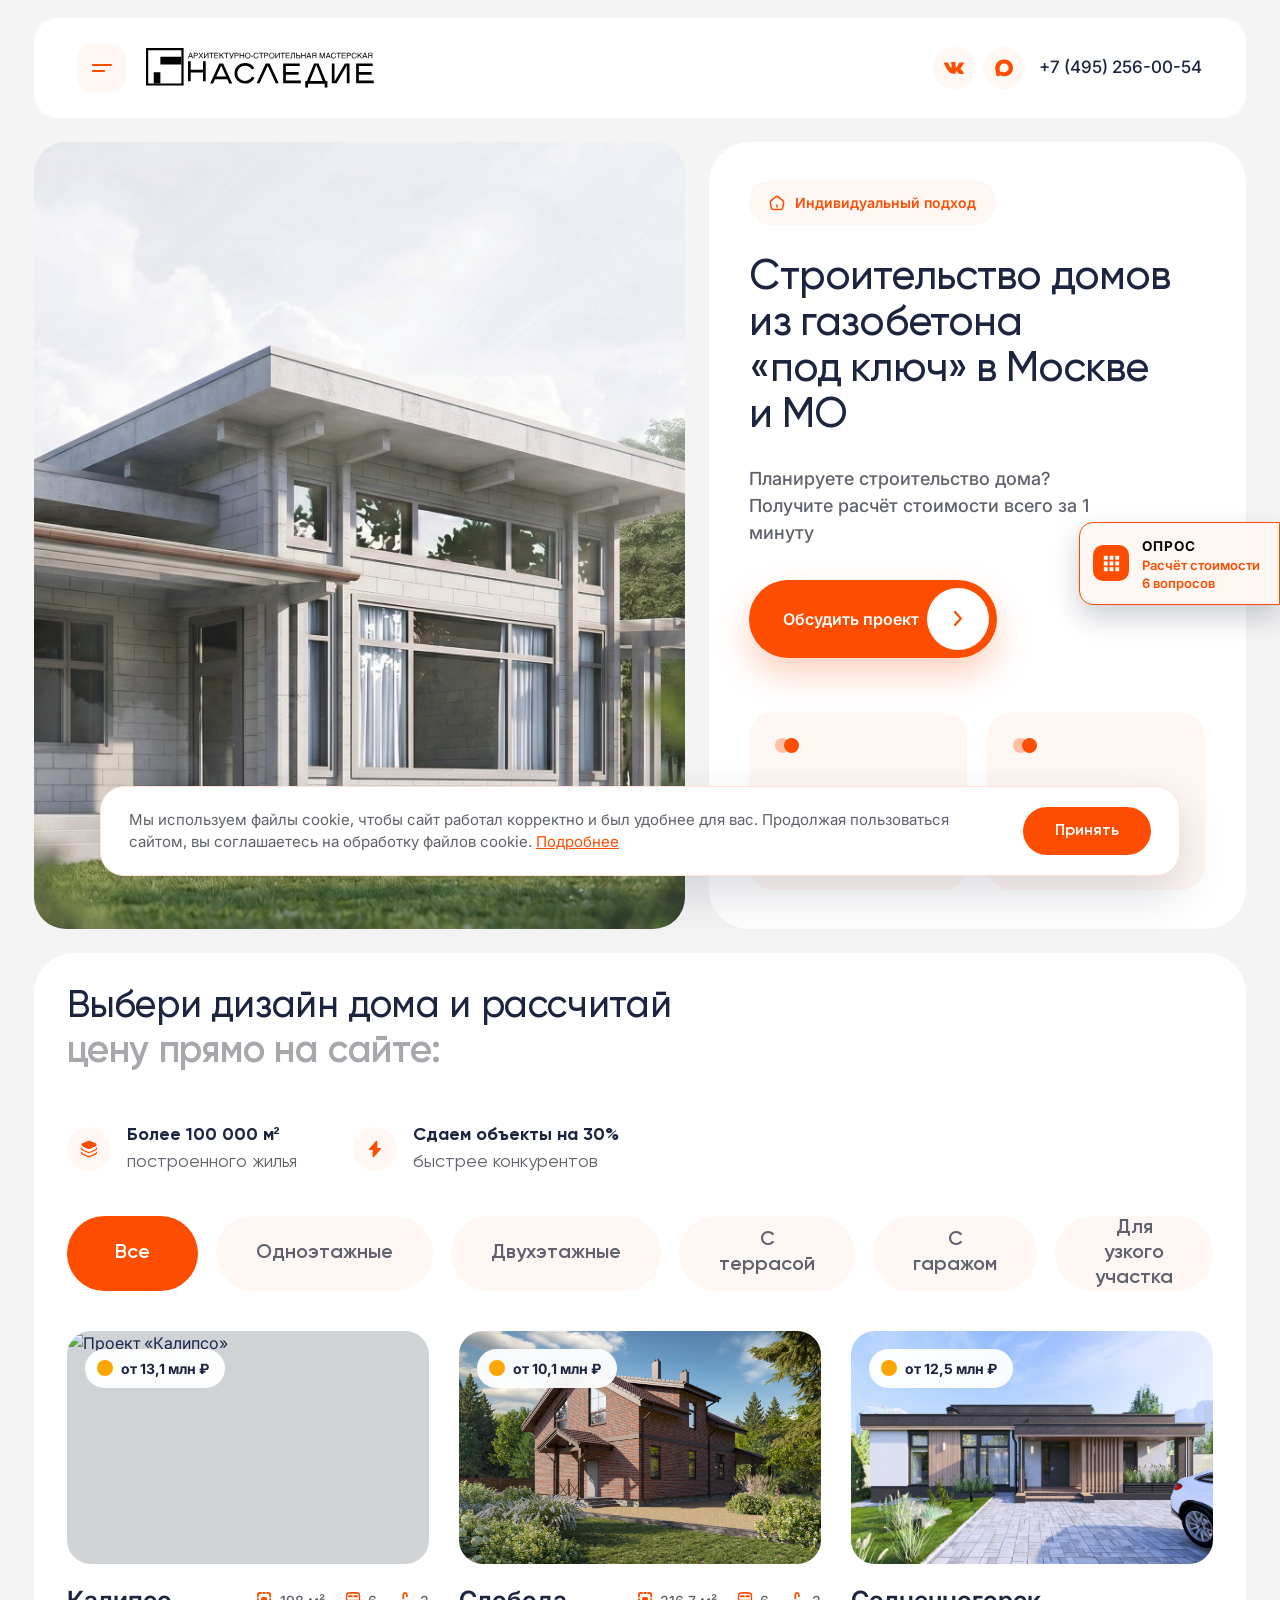
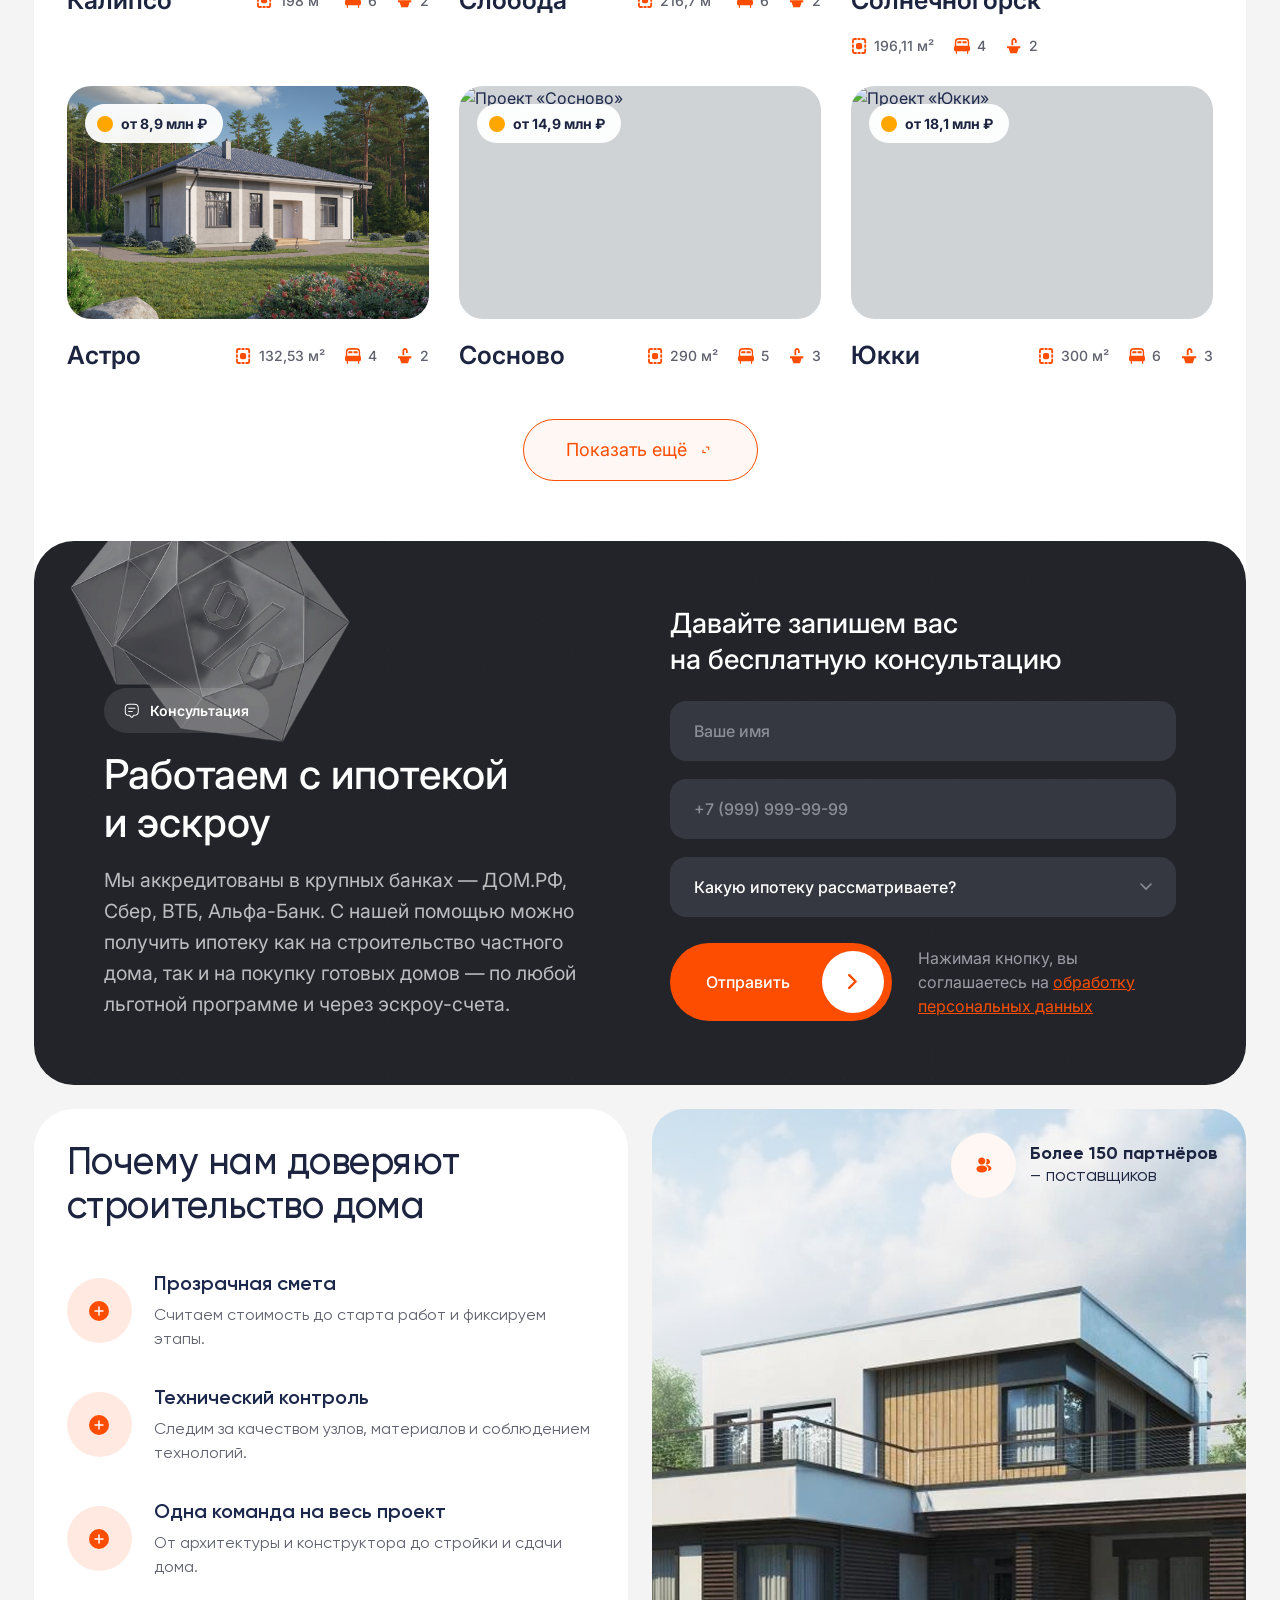
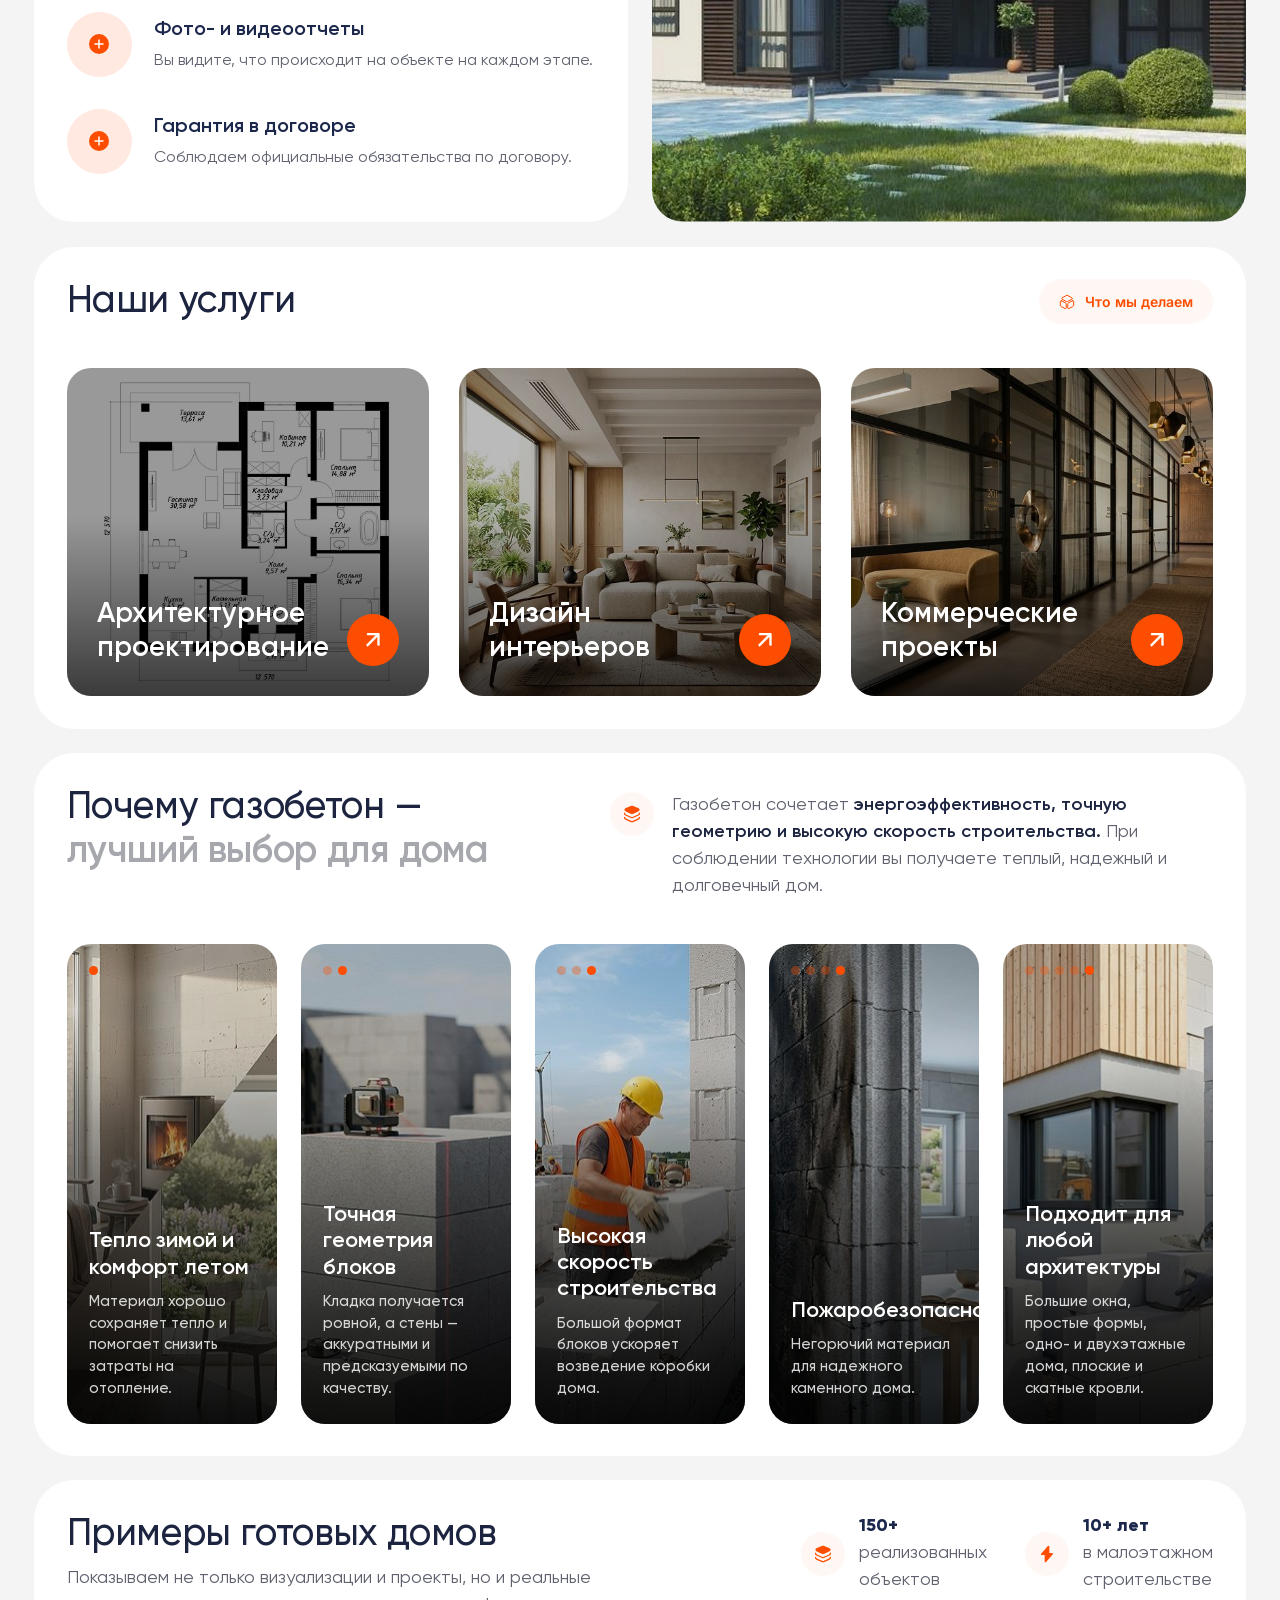
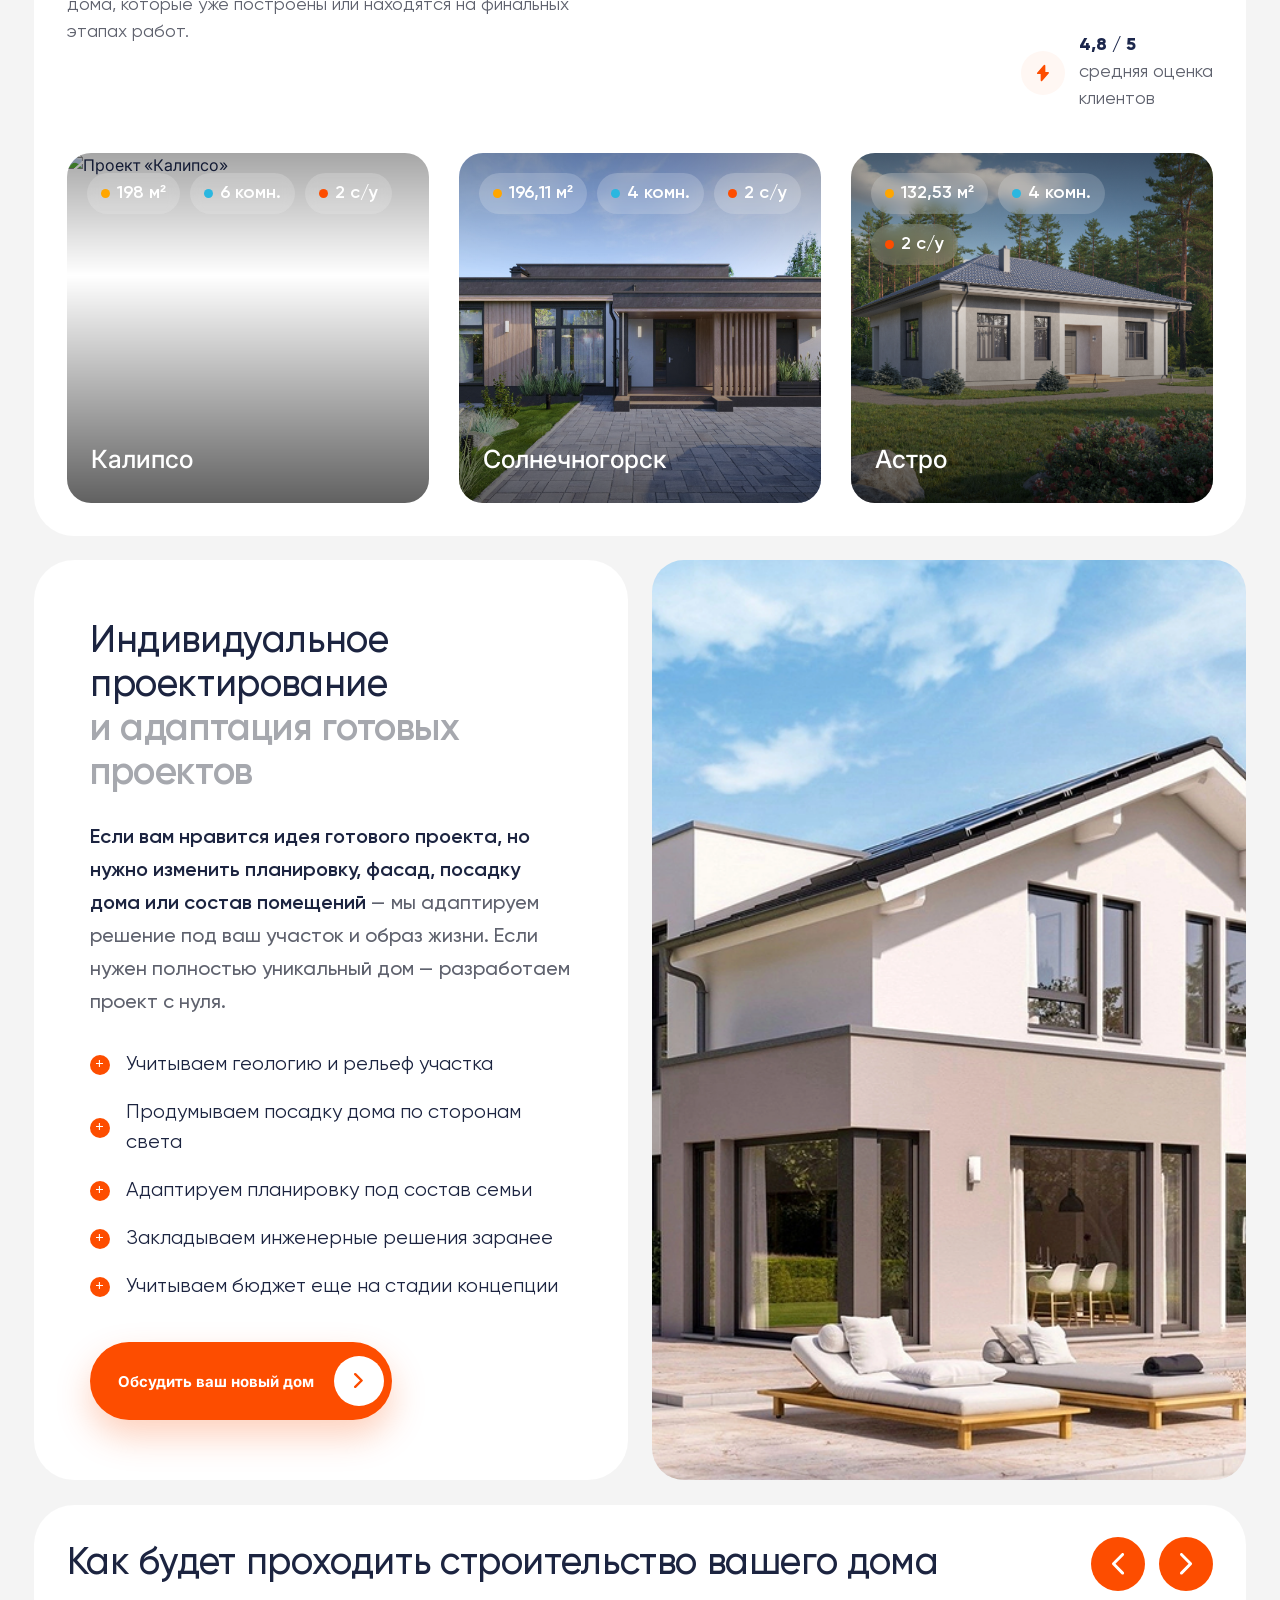
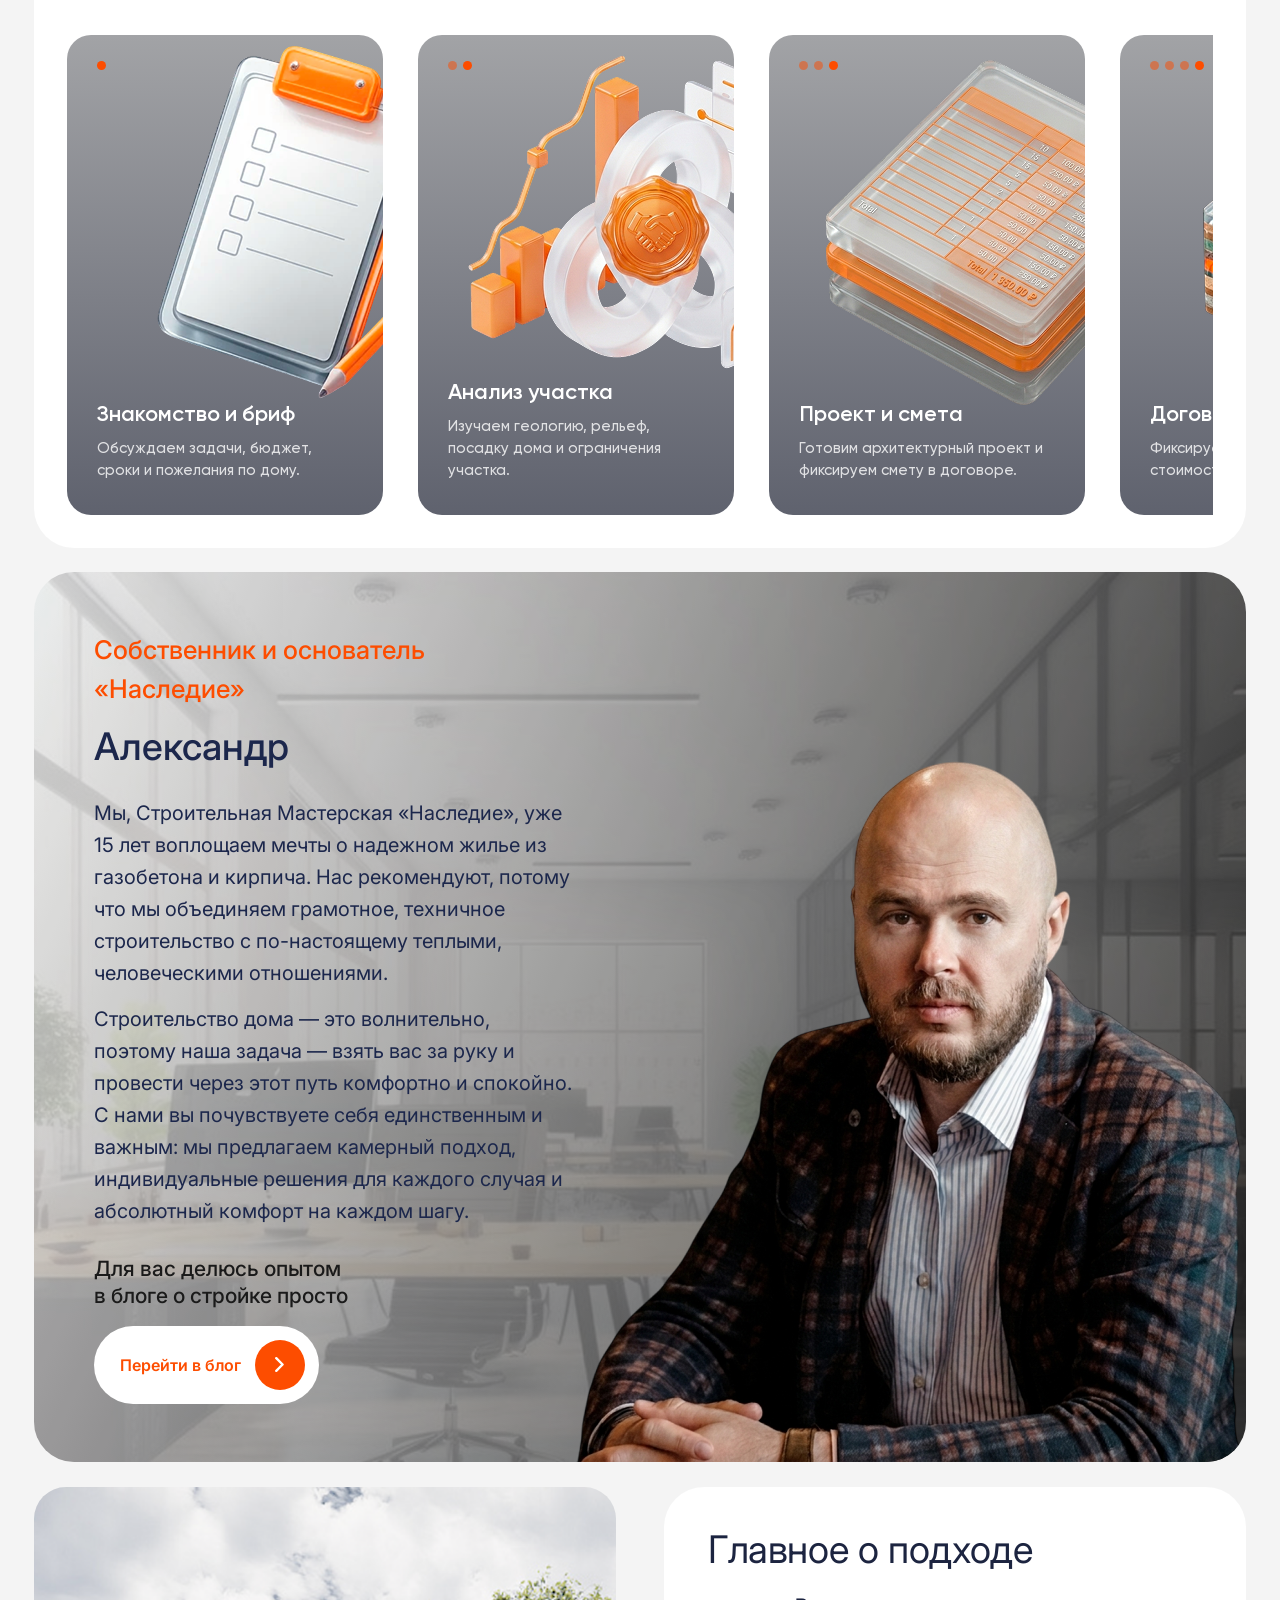
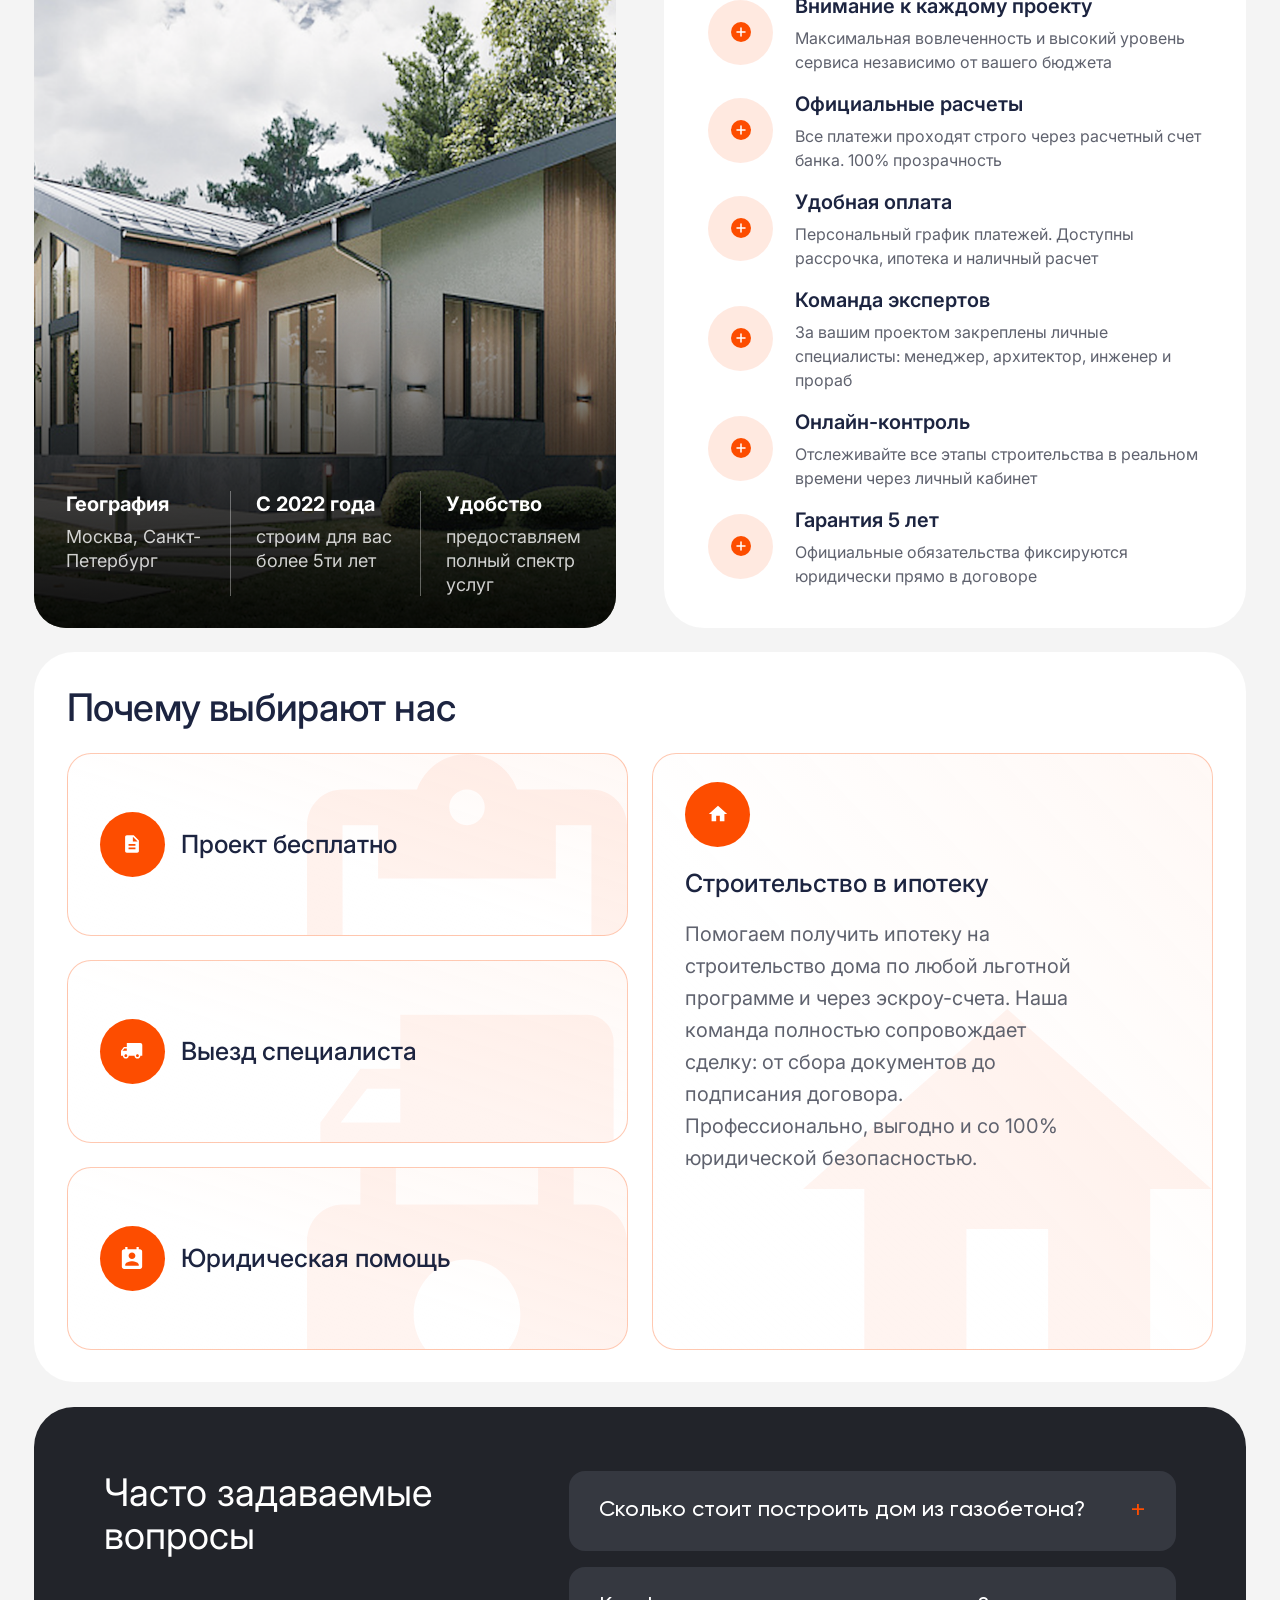
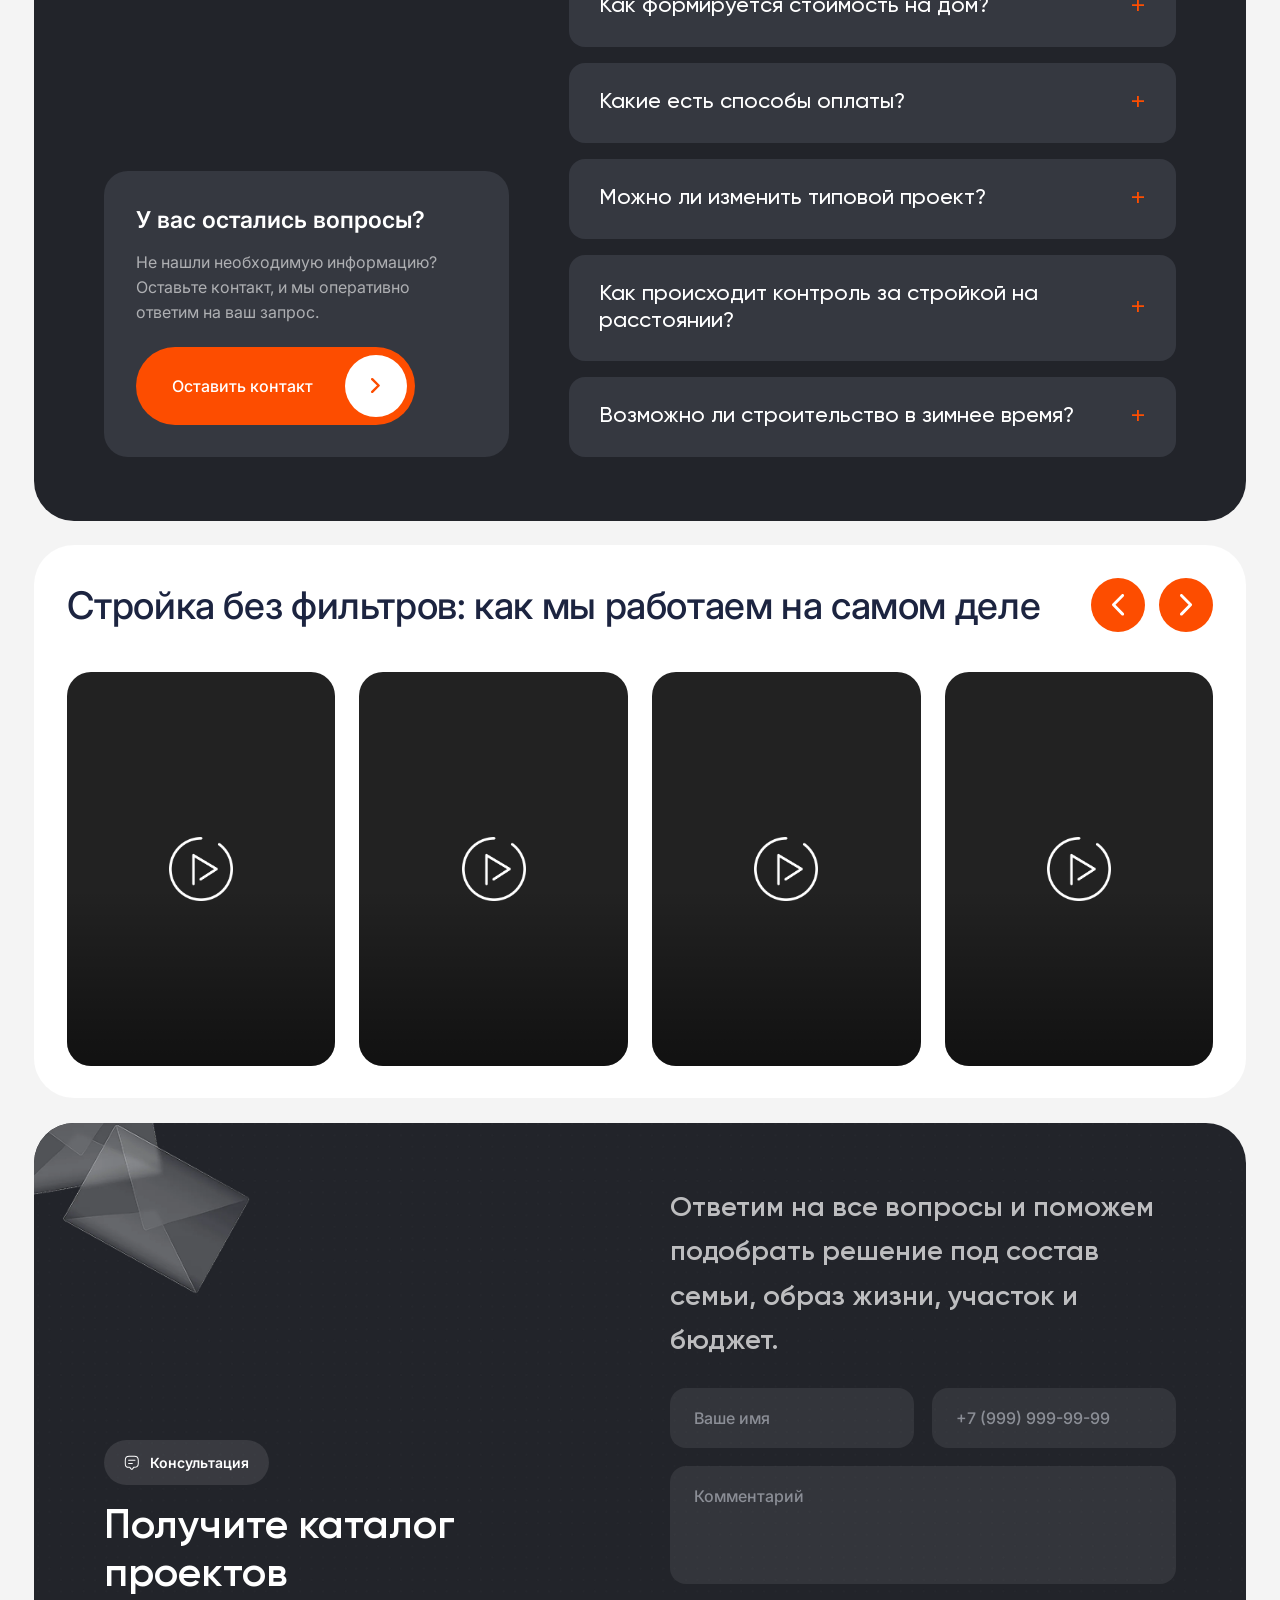
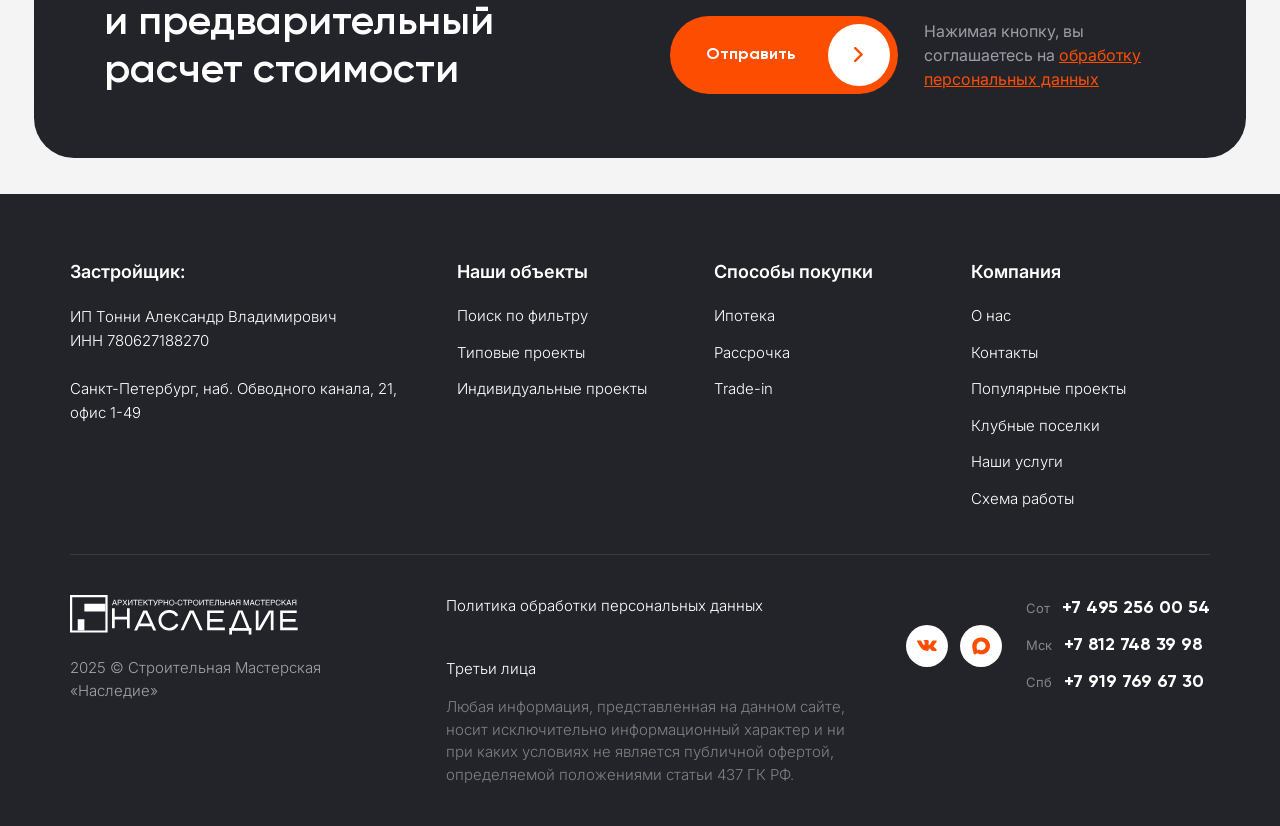
==== commit 7810e434: "fix адаптив и кнопки" ====
--- a/index.html
+++ b/index.html
@@ -189,13 +189,12 @@
           <button class="tab" data-filter="узкий участок">Для узкого участка</button>
         </div>
 
-        <div class="picker__search">
+        <!-- <div class="picker__search">
           <label class="search-field">
             <img src="img/ui/search.svg" alt="" />
             <input type="text" placeholder="Поиск по названию проекта..." />
           </label>
-          <!-- Кнопка «Фильтры» временно скрыта: фильтр ещё не отрисован дизайнером -->
-        </div>
+        </div> -->
 
         <div class="projects-grid" id="projectsGrid">
           <!-- Карточки строятся автоматически из массива HOUSES (js/houses-data.js).
@@ -641,7 +640,7 @@
               ><span class="step-card__icon"
                 ><img src="img/steps/step-5.png" alt=""
               /></span>
-              <h4 class="step-card__title">Строительство и контроль</h4>
+              <h4 class="step-card__title">Строительство <br> и контроль</h4>
               <p class="step-card__text">
                 Ведем работы по технологии, даем регулярные отчеты по объекту.
               </p>
--- a/css/styles.css
+++ b/css/styles.css
@@ -282,7 +282,6 @@
 }
 
 .btn-primary--sm {
-  min-height: 66px;
   font-size: 15px;
   padding-left: 28px;
   gap: 14px;
@@ -349,7 +348,7 @@
   background: #fff;
   color: var(--orange);
   border-radius: var(--radius-pill);
-  min-height: 89px;
+  min-height: 78px;
   padding: 0 14px 0 26px;
   display: inline-flex;
   align-items: center;
@@ -364,8 +363,8 @@
 }
 
 .btn-light .ar {
-  width: 69px;
-  height: 69px;
+  width: 50px;
+  height: 50px;
   border-radius: 50%;
   background: var(--orange);
   display: flex;
@@ -418,12 +417,21 @@
   top: 12px;
   z-index: 90;
   transition:
-    box-shadow 0.25s ease,
-    top 0.25s ease;
+    box-shadow 0.5s cubic-bezier(0.22, 1, 0.36, 1),
+    padding 0.5s cubic-bezier(0.22, 1, 0.36, 1),
+    top 0.35s ease;
 }
 
 .header.is-stuck {
   box-shadow: 0 14px 34px rgba(28, 36, 64, 0.14);
+}
+
+/* На планшете и телефоне у закреплённой шапки появляются внутренние боковые отступы */
+@media (max-width: 900px) {
+  .header.is-stuck {
+    padding-left: 18px;
+    padding-right: 18px;
+  }
 }
 
 .logo {
@@ -875,6 +883,7 @@
   font-weight: 700;
   font-size: 16px;
   border-radius: var(--radius-pill);
+  border: 1px solid var(--orange);
   padding: 0 42px;
   min-height: 62px;
   transition: background 0.2s;
@@ -1018,7 +1027,7 @@
   background: var(--orange);
   color: #fff;
   border-radius: var(--radius-pill);
-  min-height: 89px;
+  min-height: 78px;
   display: inline-flex;
   align-items: center;
   justify-content: space-between;
@@ -1053,10 +1062,6 @@
   padding-right: 78px;
 }
 
-.btn-primary--sm {
-  padding-right: 66px;
-}
-
 .btn-submit {
   padding-right: 78px;
 }
@@ -1629,7 +1634,6 @@
   position: relative;
   z-index: 2;
 }
-
 
 .step-card__icon--cta {
   position: static;
@@ -2239,6 +2243,8 @@
   margin-top: 36px;
   position: relative;
   overflow: hidden;
+  margin-left: calc(50% - 50vw);
+  margin-right: calc(50% - 50vw);
 }
 
 .footer::before {
@@ -2790,7 +2796,8 @@
 
   /* ===== ШАПКА: слева бургер (2 полоски), по центру лого, справа Max ===== */
   .header {
-    position: relative;
+    position: sticky;
+    top: 12px;
     flex-wrap: nowrap;
     justify-content: space-between;
     min-height: 70px;
@@ -4094,11 +4101,11 @@
   z-index: 80;
   display: flex;
   align-items: center;
-  gap: 11px;
+  gap: 13px;
   background: var(--orange-soft);
   border: 1px solid var(--orange);
   border-radius: 14px 0 0 14px;
-  padding: 11px 16px 11px 11px;
+  padding: 13px 19px 13px 13px;
   box-shadow: 0 12px 28px rgba(28, 36, 64, 0.22);
   text-align: left;
   transition:
@@ -4112,9 +4119,9 @@
 }
 
 .quiz-fab__icon {
-  width: 30px;
-  height: 30px;
-  border-radius: 9px;
+  width: 36px;
+  height: 36px;
+  border-radius: 10px;
   background: var(--orange);
   color: var(--gold);
   display: flex;
@@ -4124,8 +4131,8 @@
 }
 
 .quiz-fab__icon svg {
-  width: 18px;
-  height: 18px;
+  width: 21px;
+  height: 21px;
 }
 
 .quiz-fab__body {
@@ -4136,7 +4143,7 @@
 
 .quiz-fab__label {
   color: #000;
-  font-size: 12px;
+  font-size: 13.5px;
   font-weight: 700;
   letter-spacing: 0.08em;
   text-transform: uppercase;
@@ -4145,7 +4152,7 @@
 .quiz-fab__title {
   color: var(--orange);
   font-weight: 600;
-  font-size: 11.5px;
+  font-size: 13px;
   line-height: 1.25;
 }
 
@@ -4191,13 +4198,12 @@
 
 /* свёрнутый опрос — торчит только иконка (на любой ширине), клик возвращает */
 .quiz-fab.is-collapsed {
-  transform: translateX(calc(100% - 46px));
+  transform: translateX(calc(100% - 54px));
 }
 
 .quiz-fab.is-collapsed .quiz-fab__close {
   display: none;
 }
-
 
 /* ---------- Оверлей и окно ---------- */
 .quiz {
@@ -4700,39 +4706,37 @@
     font-size: 26px;
   }
 
-  
-
   .quiz-fab {
-    gap: 9px;
-    padding: 10px 14px 10px 10px;
+    gap: 11px;
+    padding: 12px 17px 12px 12px;
     border-radius: 16px 0 0 16px;
     box-shadow: 0 10px 26px rgba(28, 36, 64, 0.28);
   }
 
   .quiz-fab__icon {
-    width: 32px;
-    height: 32px;
-    border-radius: 9px;
+    width: 38px;
+    height: 38px;
+    border-radius: 10px;
   }
 
   .quiz-fab__icon svg,
   .quiz-fab__icon img {
-    width: 18px;
-    height: 18px;
+    width: 22px;
+    height: 22px;
   }
 
   .quiz-fab__label {
-    font-size: 12px;
+    font-size: 13.5px;
     letter-spacing: 0.1em;
   }
 
   .quiz-fab__title {
-    font-size: 11px;
+    font-size: 12.5px;
   }
 
   /* свайпом вправо прячется, торчит иконка */
   .quiz-fab.is-collapsed {
-    transform: translateX(calc(100% - 48px));
+    transform: translateX(calc(100% - 56px));
   }
 }
 /* ---------- Квиз как отдельная страница (/quiz) ---------- */
@@ -4865,7 +4869,10 @@
   border-radius: 999px;
   padding: 0 22px;
   color: #fff;
-  transition: transform 0.18s ease, box-shadow 0.18s ease, opacity 0.18s ease;
+  transition:
+    transform 0.18s ease,
+    box-shadow 0.18s ease,
+    opacity 0.18s ease;
 }
 
 .lt-soc:hover {
@@ -4902,11 +4909,21 @@
   padding: 0 24px;
 }
 
-.lt-soc--site { background: #ff4d00; }
-.lt-soc--zen { background: #2b2b2b; }
-.lt-soc--vk { background: #0077ff; }
-.lt-soc--tg { background: #29a9eb; }
-.lt-soc--max { background: #0c4cff; }
+.lt-soc--site {
+  background: #ff4d00;
+}
+.lt-soc--zen {
+  background: #2b2b2b;
+}
+.lt-soc--vk {
+  background: #0077ff;
+}
+.lt-soc--tg {
+  background: #29a9eb;
+}
+.lt-soc--max {
+  background: #0c4cff;
+}
 .lt-soc--inst {
   background: linear-gradient(90deg, #d6276e, #e1306c);
 }
@@ -4950,7 +4967,9 @@
   box-shadow: 0 18px 48px rgba(28, 36, 64, 0.16);
   transform: translateY(140%);
   opacity: 0;
-  transition: transform 0.4s ease, opacity 0.4s ease;
+  transition:
+    transform 0.4s ease,
+    opacity 0.4s ease;
 }
 
 .cookie-banner.is-visible {
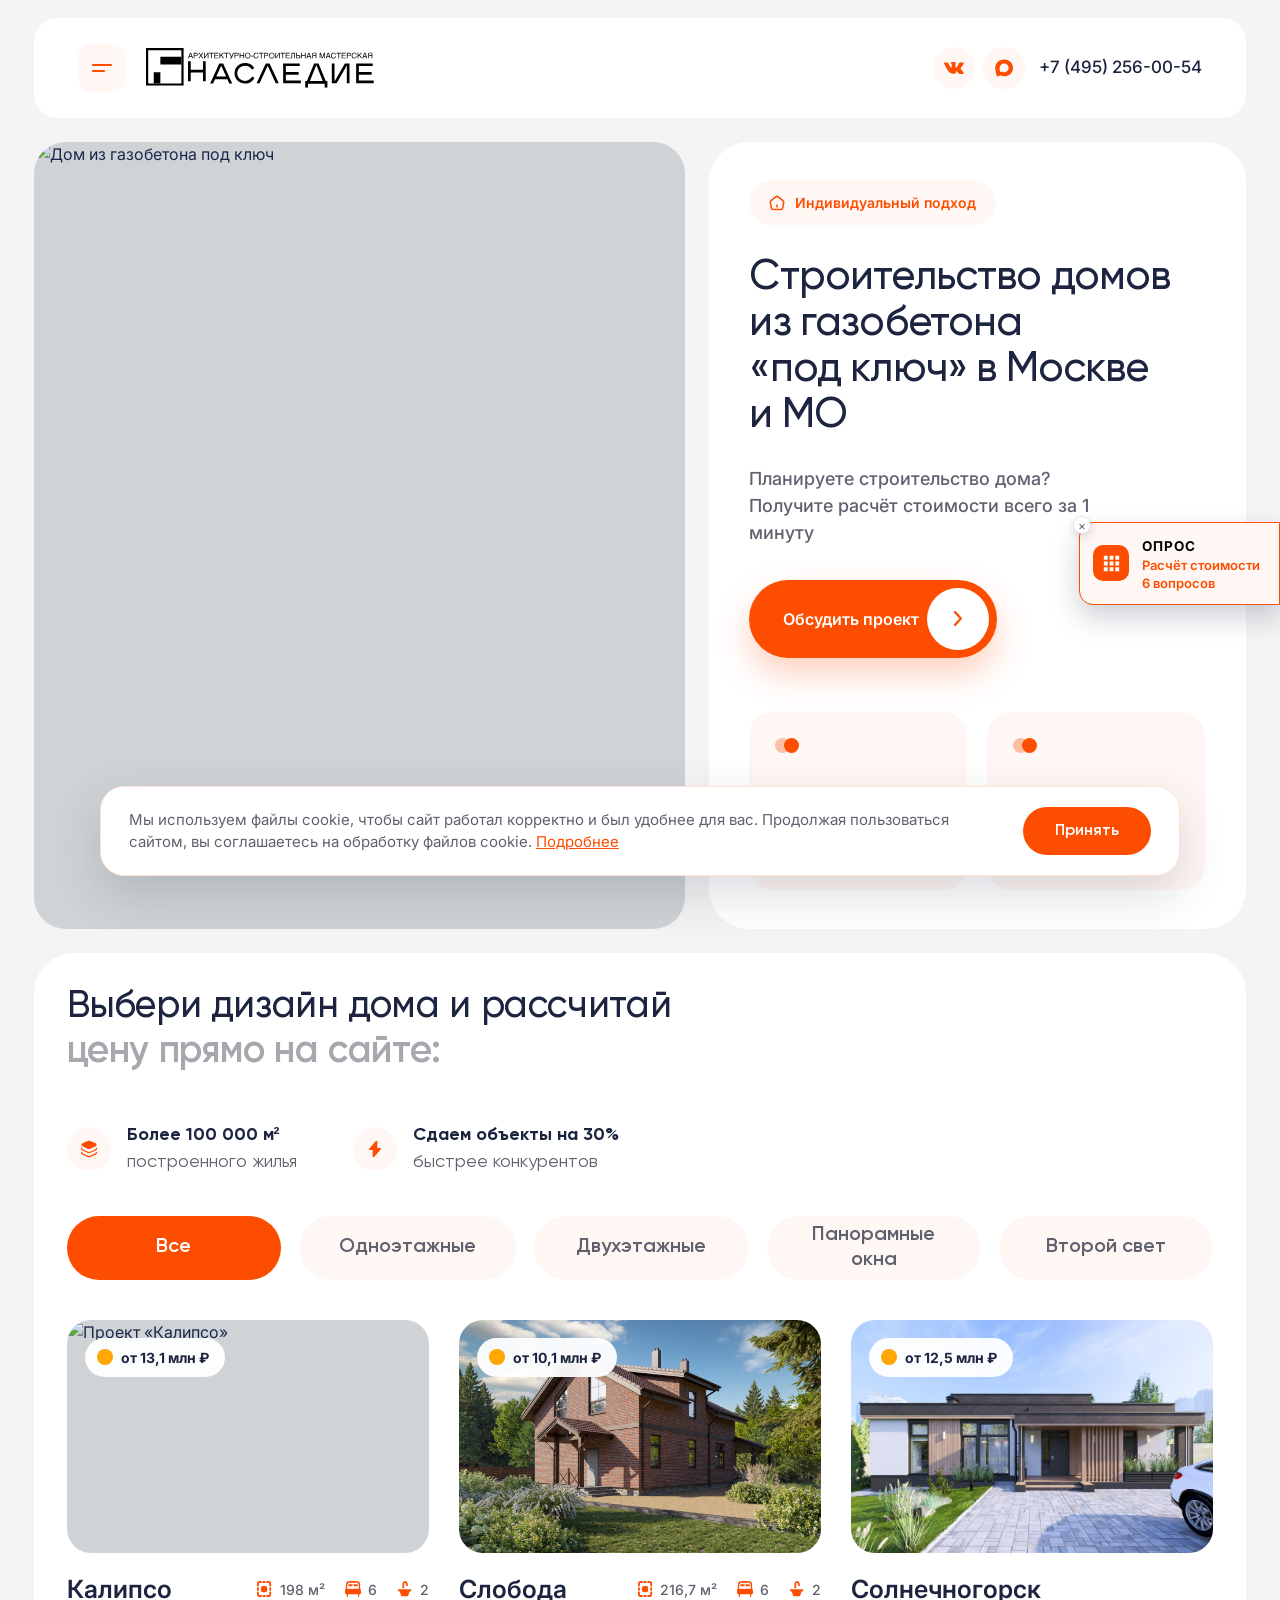
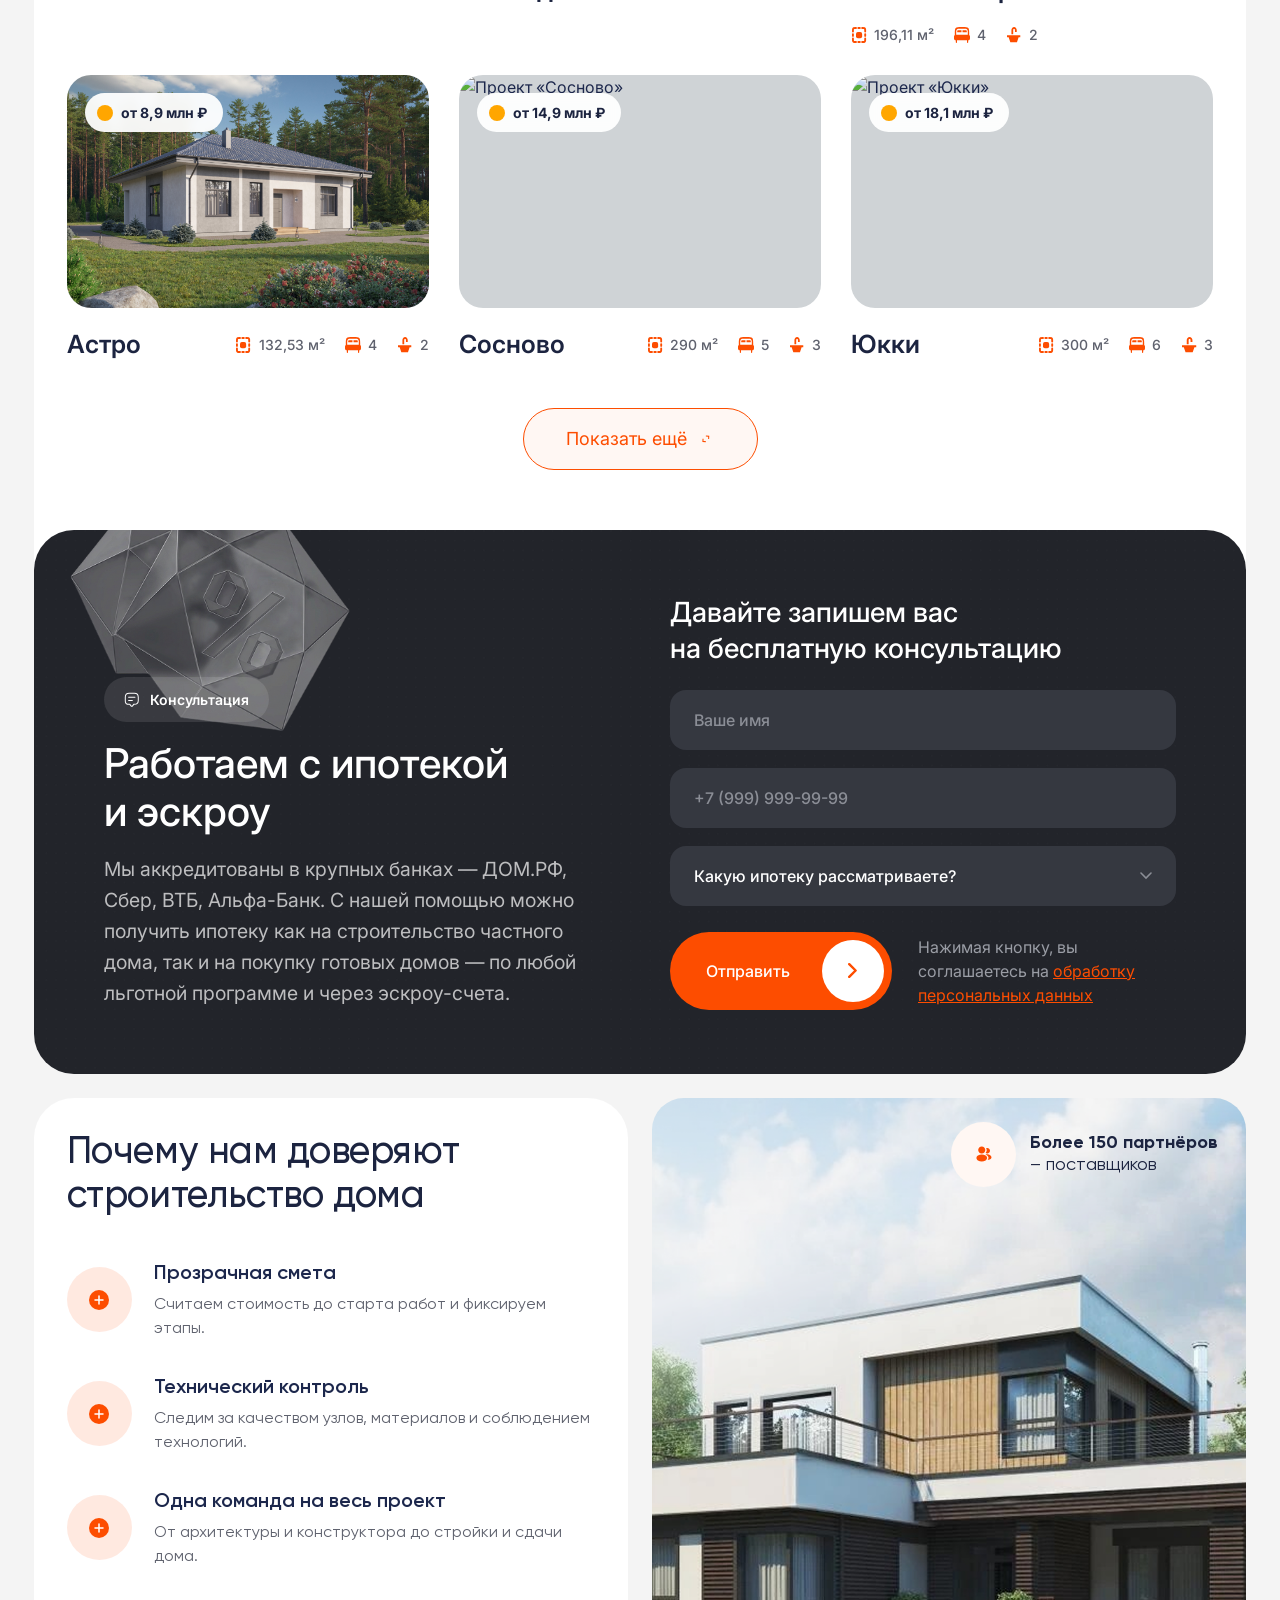
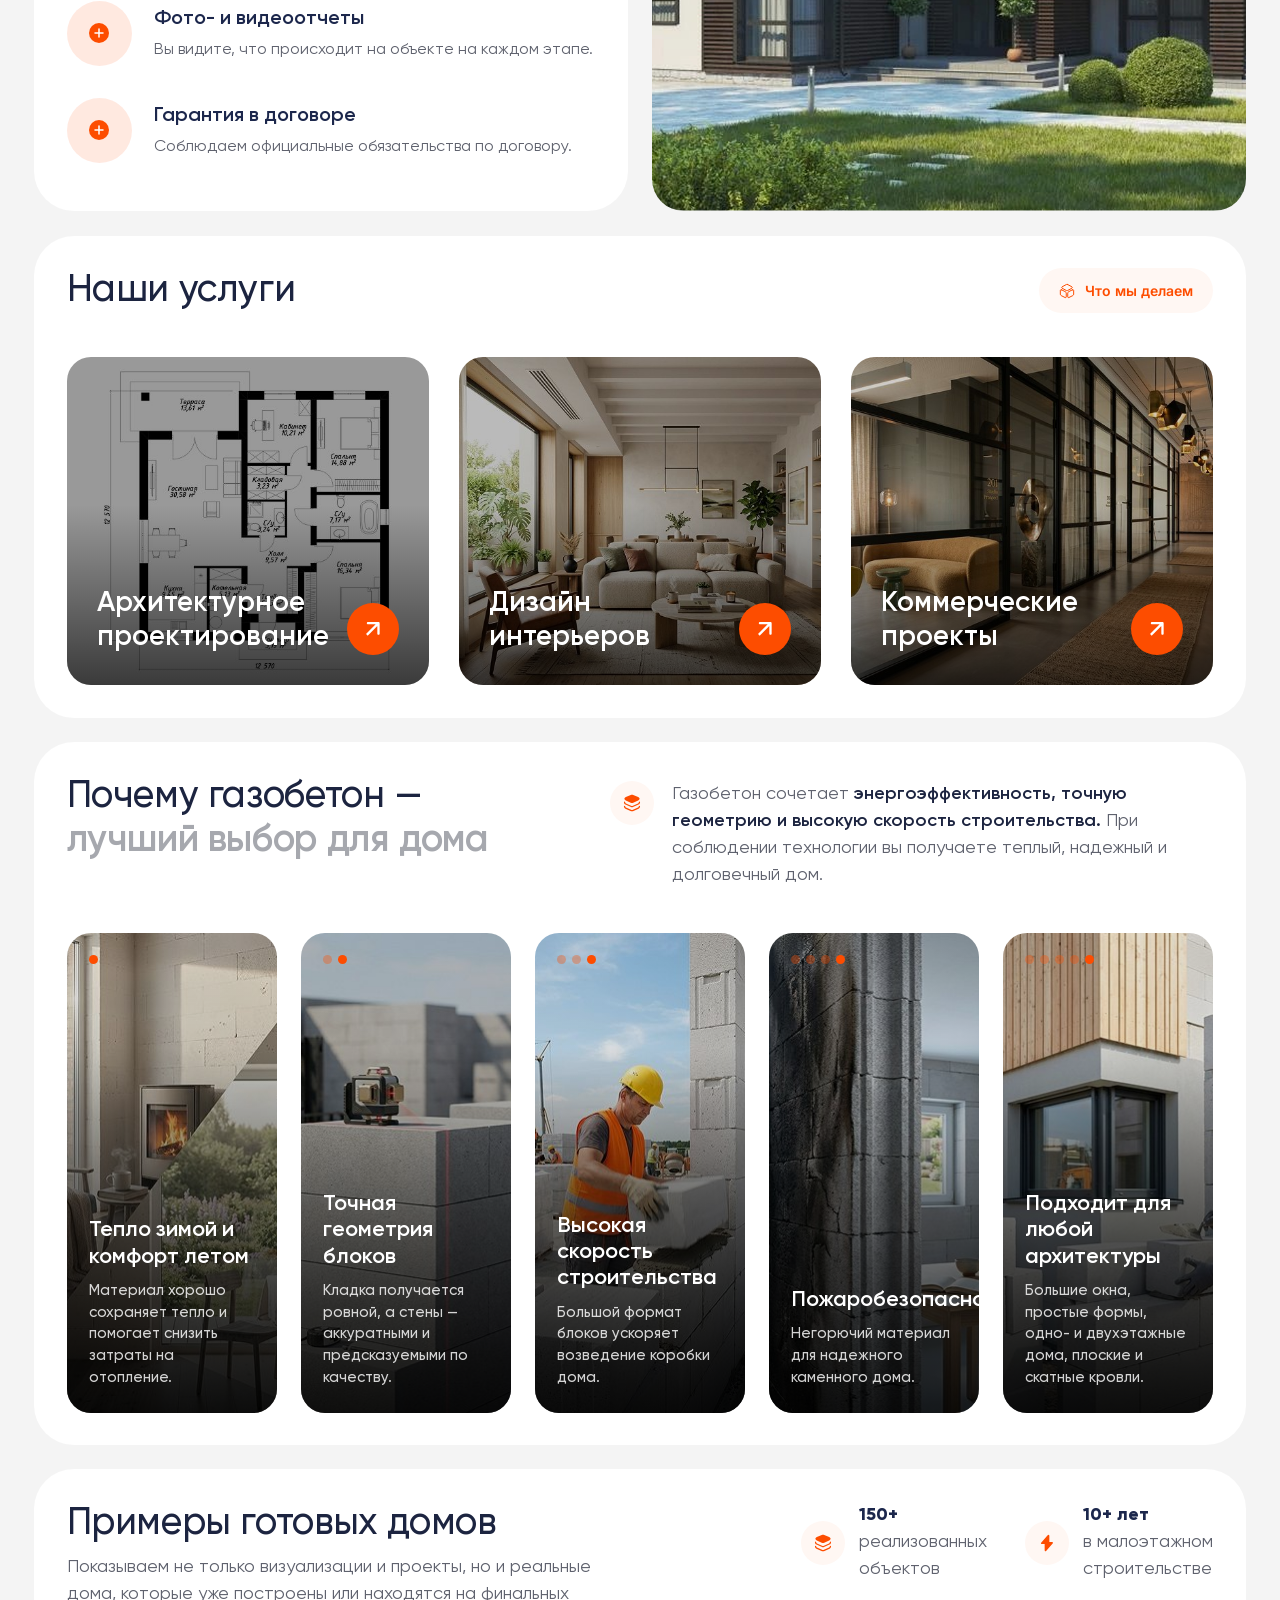
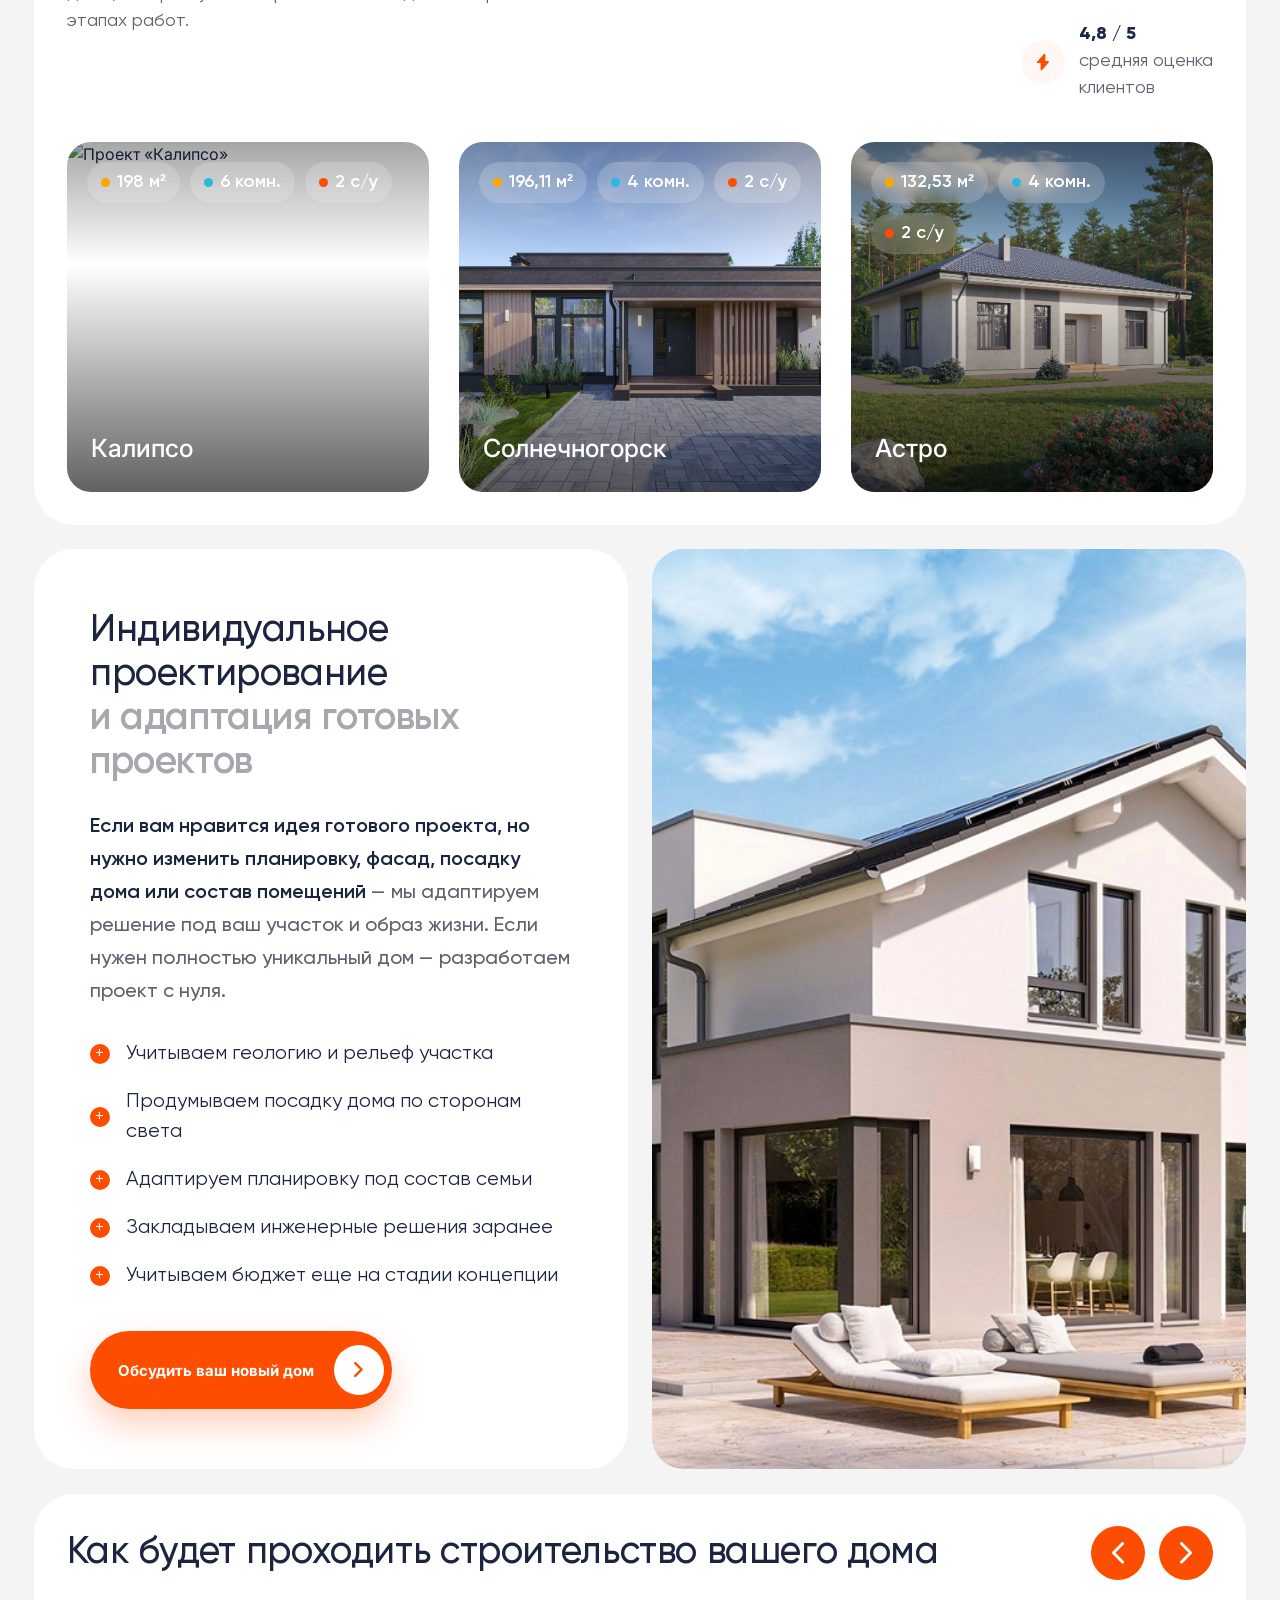
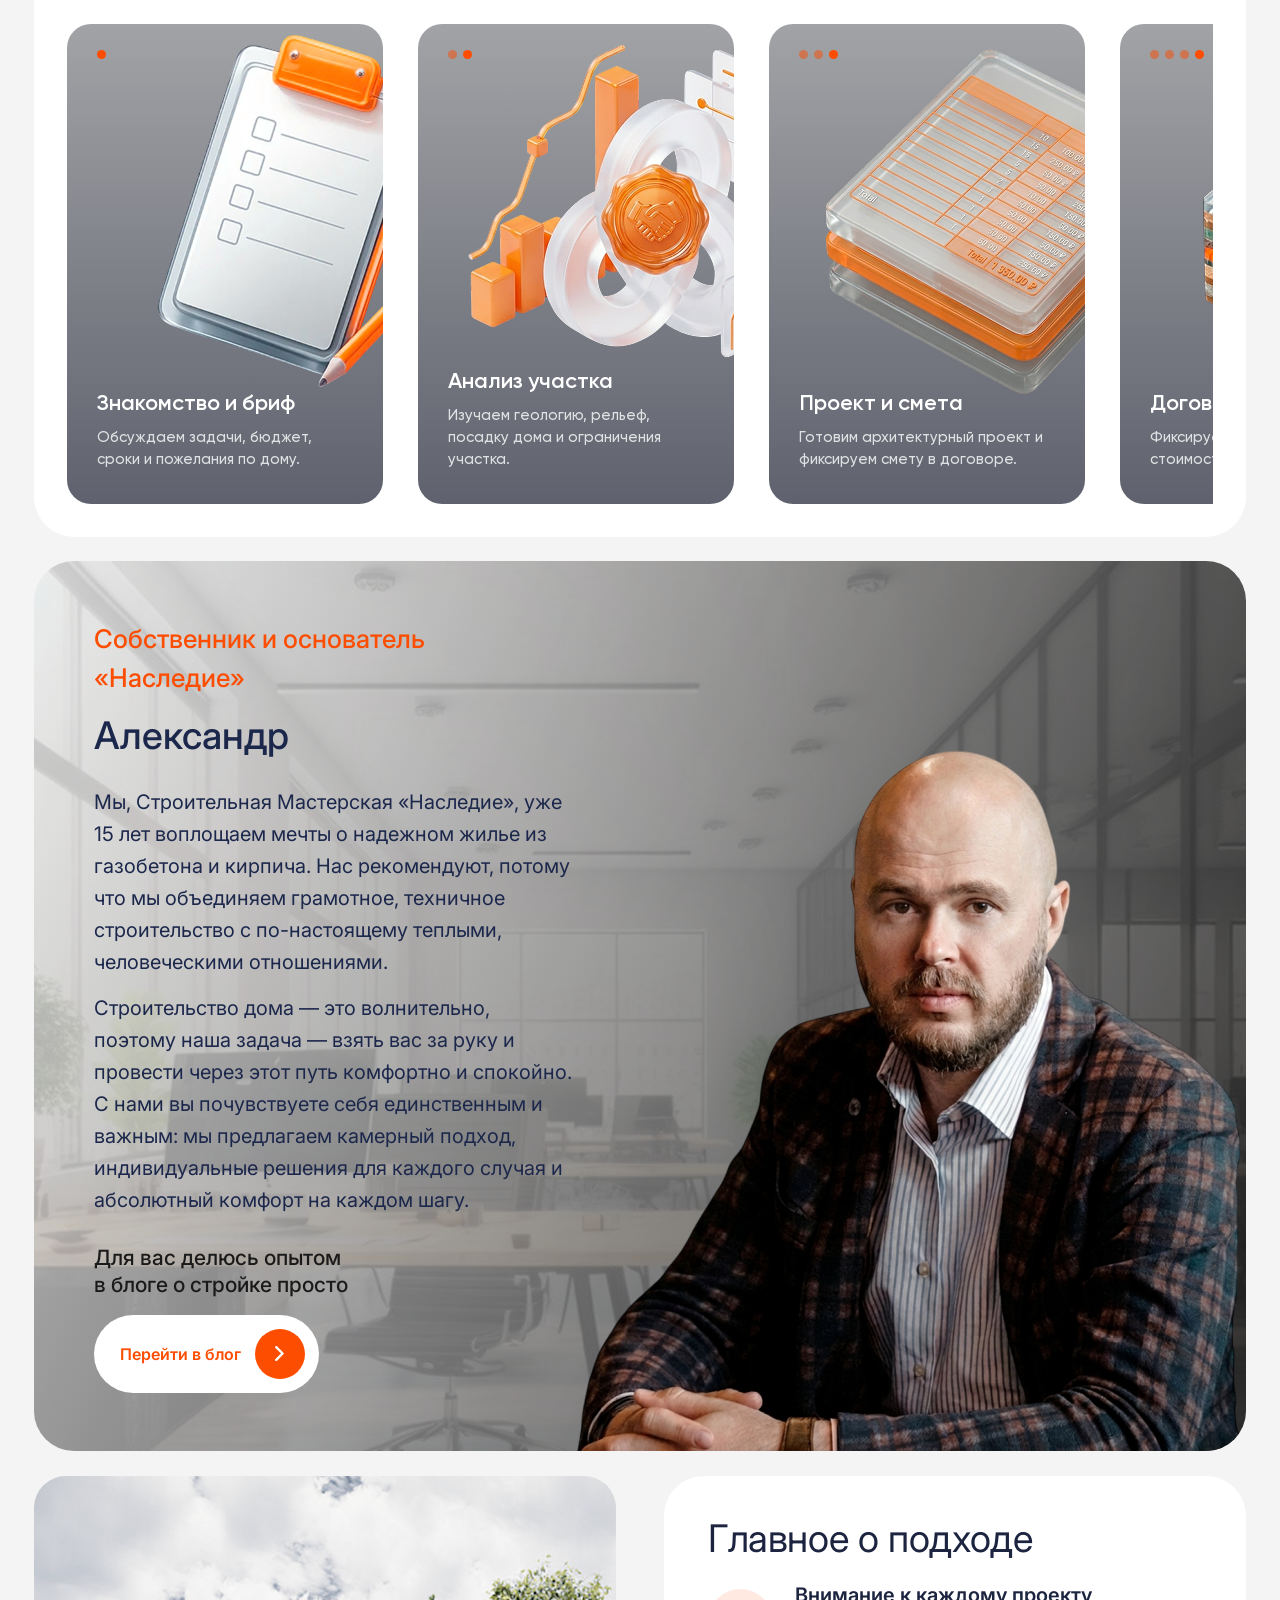
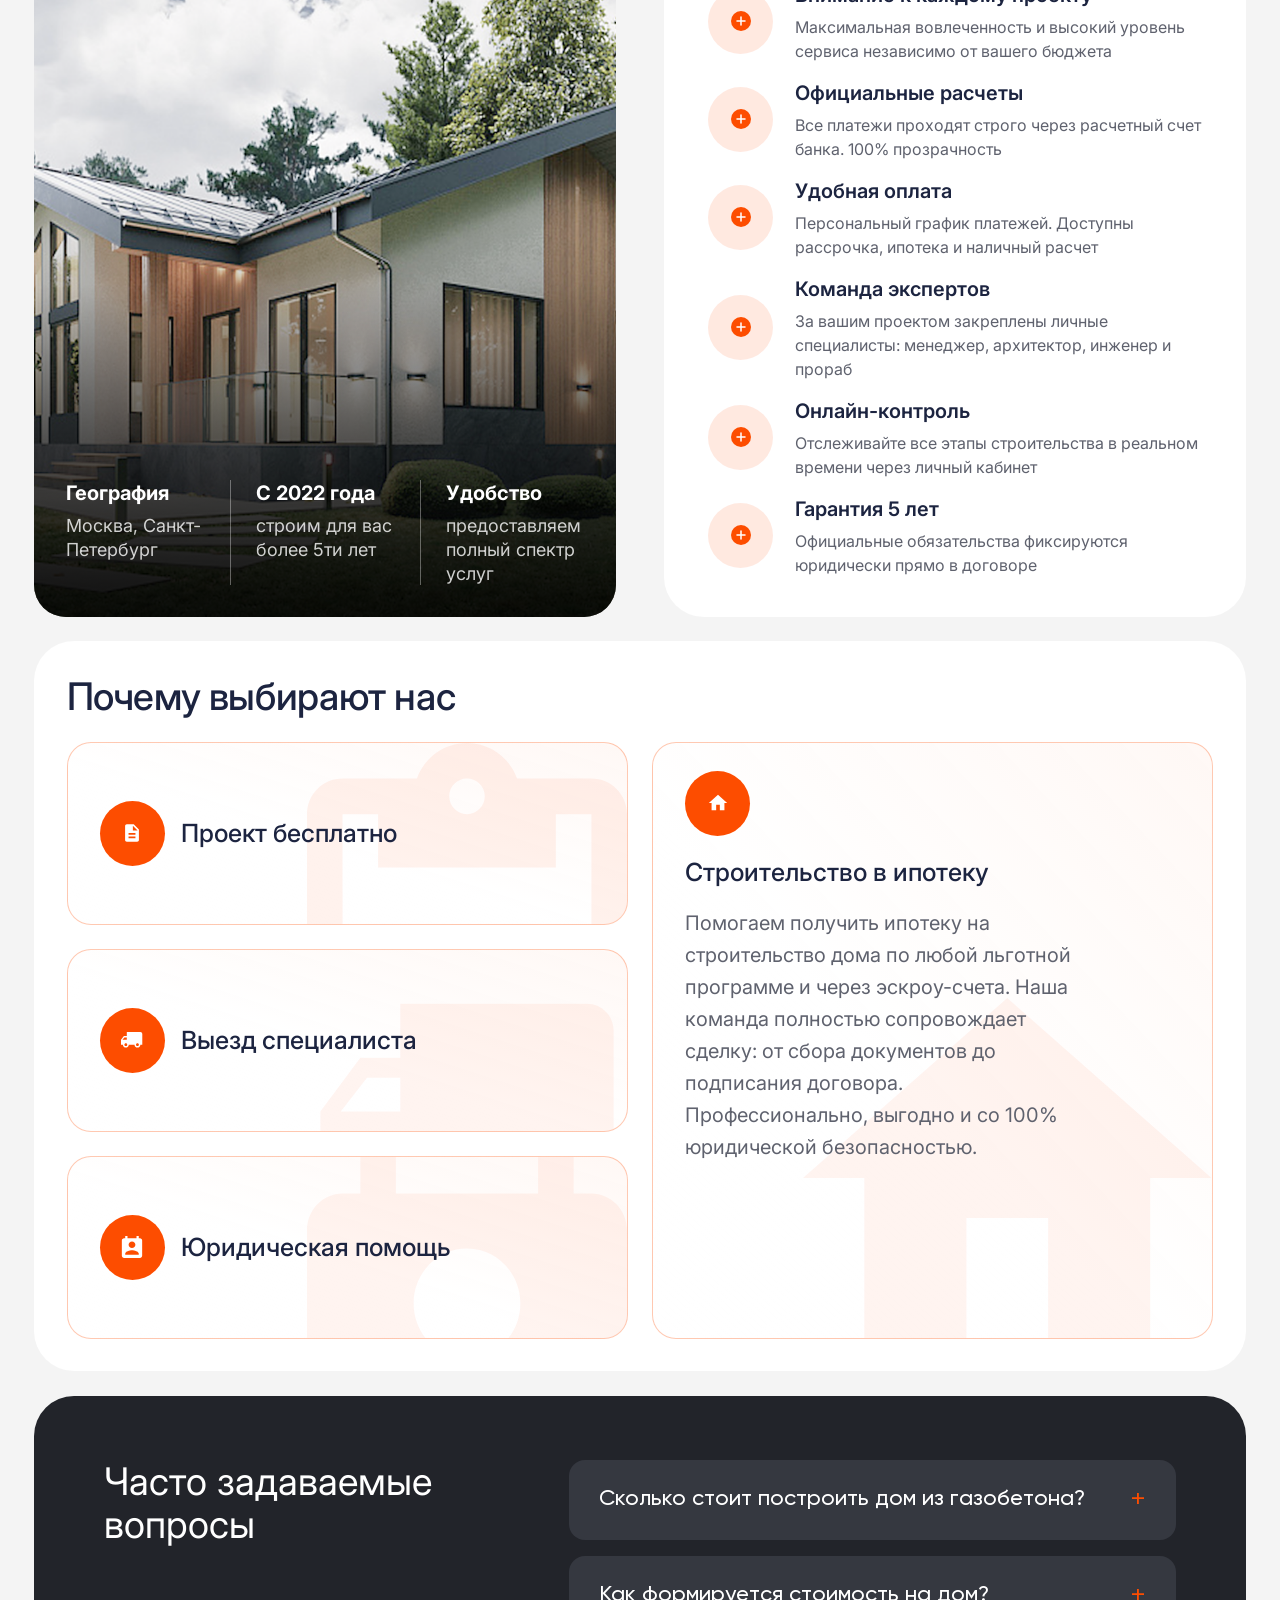
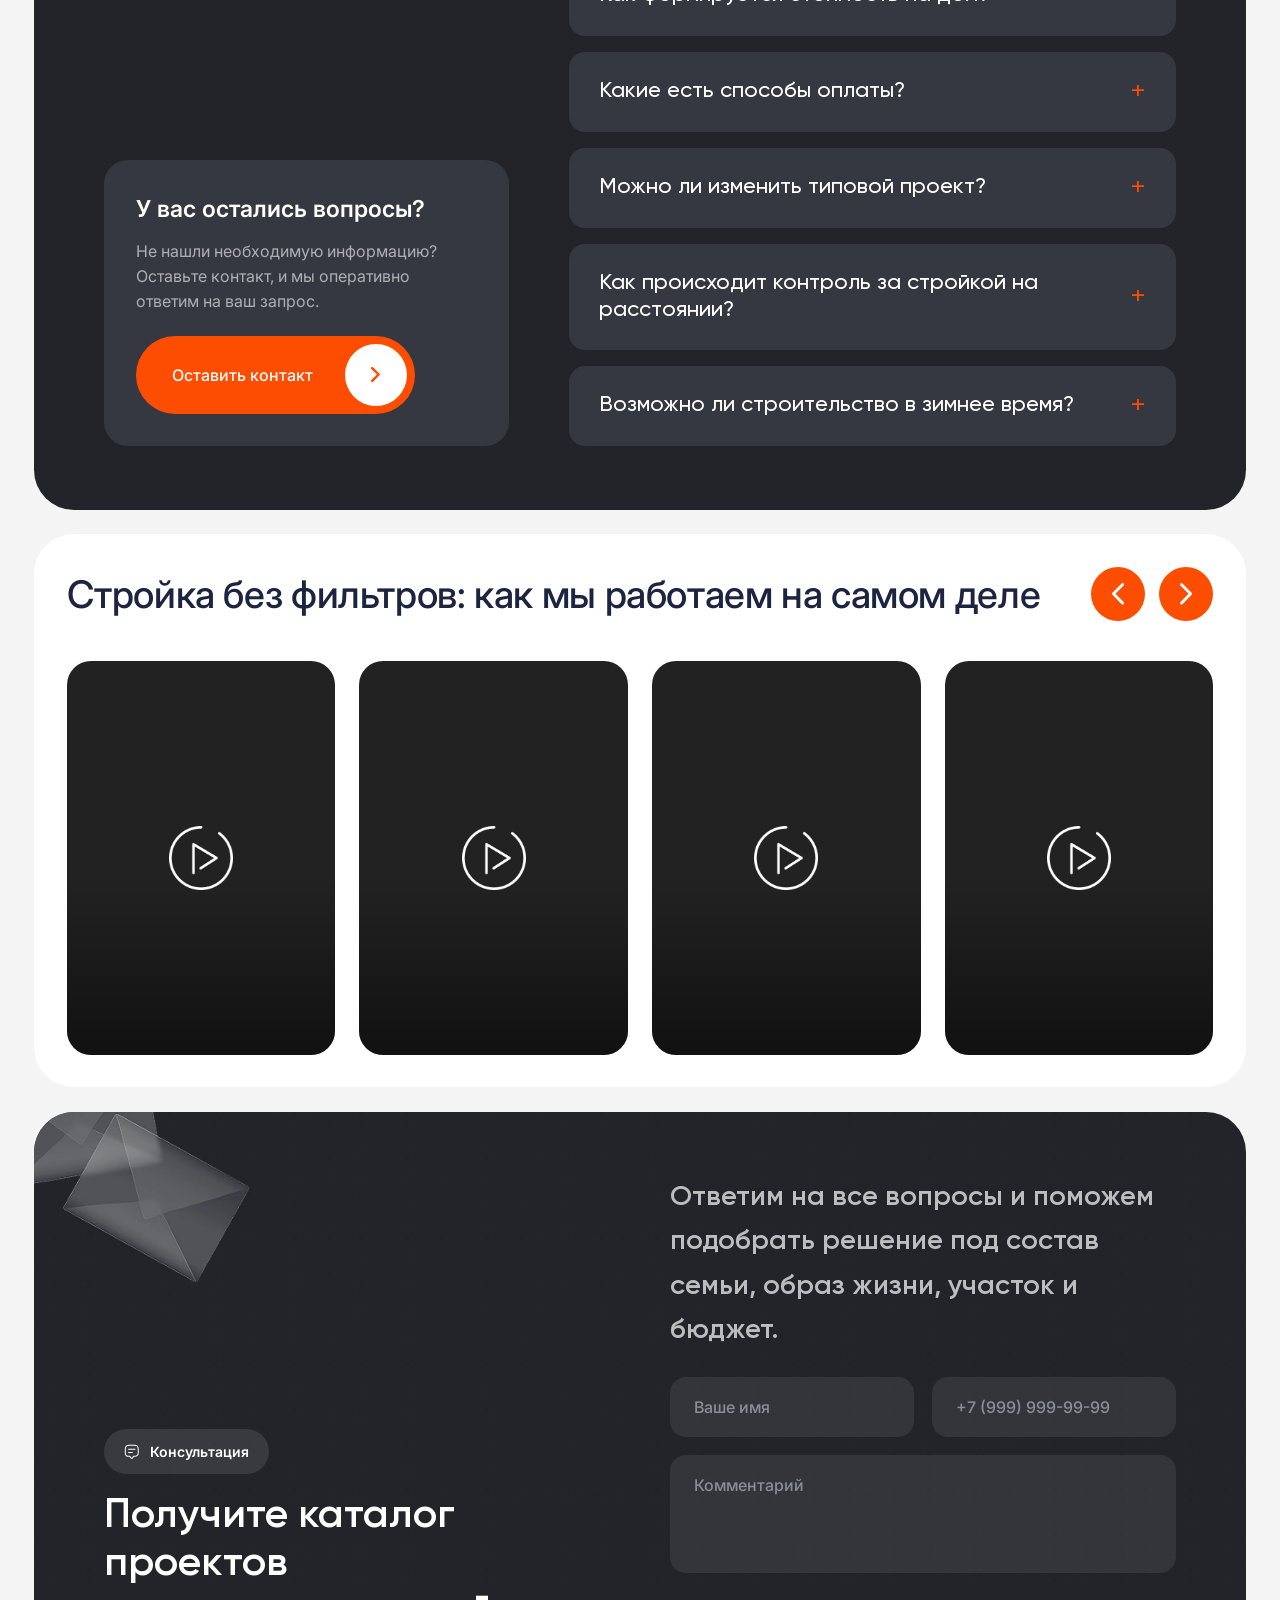
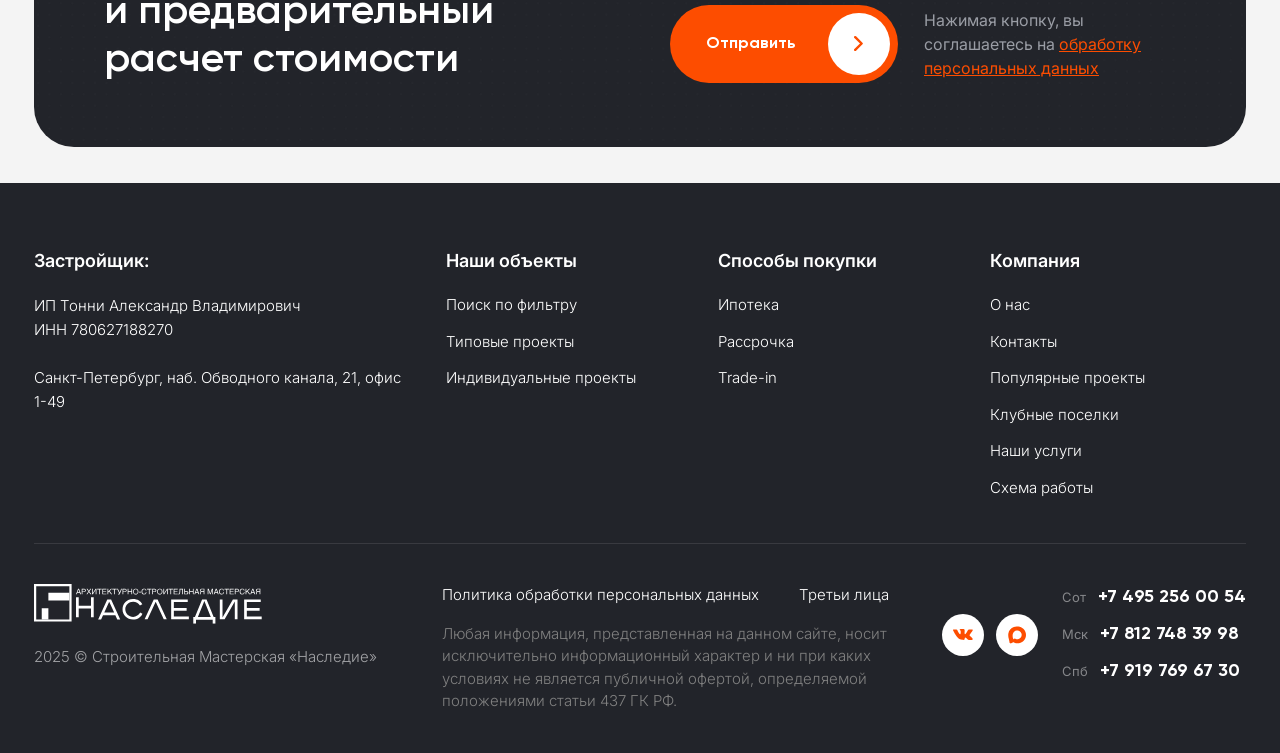
==== commit bccb8126: "Add files via upload" ====
--- a/index.html
+++ b/index.html
@@ -17,7 +17,7 @@
       rel="stylesheet"
     />
     <link rel="icon" href="img/ui/favicon.svg" type="image/svg+xml" />
-    <link rel="stylesheet" href="css/styles.css?v=80" />
+    <link rel="stylesheet" href="css/styles.css?v=84" />
     <script>
       /* Режим «как на 1920, но в масштабе»: для ширин 1301–1919px страница
          показывается ровно как на 1920px и пропорционально ужимается (zoom),
@@ -102,7 +102,7 @@
       <section class="hero">
         <div class="hero__image">
           <img
-            src="img/projects/kalipso.jpg"
+            src="img/projects/main.png"
             alt="Дом из газобетона под ключ"
           />
         </div>
@@ -184,9 +184,8 @@
           <button class="tab is-active" data-filter="all">Все</button>
           <button class="tab" data-filter="floors-1">Одноэтажные</button>
           <button class="tab" data-filter="floors-2">Двухэтажные</button>
-          <button class="tab" data-filter="терраса">С террасой</button>
-          <button class="tab" data-filter="гараж">С гаражом</button>
-          <button class="tab" data-filter="узкий участок">Для узкого участка</button>
+          <button class="tab" data-filter="панорамные окна">Панорамные окна</button>
+          <button class="tab" data-filter="второй свет">Второй свет</button>
         </div>
 
         <!-- <div class="picker__search">
--- a/css/styles.css
+++ b/css/styles.css
@@ -328,6 +328,8 @@
   font-size: 13px;
   letter-spacing: 0.02em;
   text-transform: uppercase;
+  white-space: nowrap;
+  flex-shrink: 0;
   transition:
     background 0.2s,
     color 0.2s;
@@ -459,6 +461,7 @@
   display: flex;
   align-items: center;
   gap: 6px;
+  white-space: nowrap;
   transition: color 0.2s;
 }
 
@@ -2239,12 +2242,25 @@
   background: var(--dark);
   border-radius: 0;
   color: #fff;
-  padding: 64px 70px 40px;
+  /* Фон тянем до краёв body (гасим его боковой padding), контент возвращаем
+     по сетке тем же var(--gutter). Без vw — иначе ломается под zoom-хаком 1300–1920px. */
+  padding: 64px var(--gutter) 40px;
   margin-top: 36px;
   position: relative;
   overflow: hidden;
-  margin-left: calc(50% - 50vw);
-  margin-right: calc(50% - 50vw);
+  margin-left: calc(var(--gutter) * -1);
+  margin-right: calc(var(--gutter) * -1);
+}
+
+/* На экранах ≥1920px (zoom-хак уже не активен) фон футера тянем до краёв
+   вьюпорта через vw, контент остаётся по сетке. */
+@media (min-width: 1920px) {
+  .footer {
+    padding-left: calc(50vw - 50%);
+    padding-right: calc(50vw - 50%);
+    margin-left: calc(50% - 50vw);
+    margin-right: calc(50% - 50vw);
+  }
 }
 
 .footer::before {
@@ -2576,9 +2592,27 @@
     min-height: 440px;
   }
 
-  .why-grid,
   .steps-grid {
     grid-template-columns: repeat(3, 1fr);
+  }
+
+  /* ПОЧЕМУ ГАЗОБЕТОН: карточки в строку со скроллом уже на планшетах */
+  .why-grid {
+    display: flex;
+    grid-template-columns: none;
+    overflow-x: auto;
+    gap: 16px;
+    scroll-snap-type: x mandatory;
+    scrollbar-width: none;
+  }
+
+  .why-grid::-webkit-scrollbar {
+    display: none;
+  }
+
+  .feature-card {
+    flex: 0 0 calc((100% - 32px) / 3);
+    scroll-snap-align: start;
   }
 
   .footer__top {
@@ -2737,7 +2771,7 @@
   /* единый белый фон */
   body {
     background: #fff;
-    padding: 0 33px;
+    padding: 0 16px;
   }
 
   .section {
@@ -4174,7 +4208,6 @@
   font-size: 15px;
   line-height: 1;
   cursor: pointer;
-  opacity: 0;
   transform: scale(0.8);
   transition:
     opacity 0.18s,
@@ -4202,6 +4235,14 @@
 }
 
 .quiz-fab.is-collapsed .quiz-fab__close {
+  display: none;
+}
+
+/* ---------- Мобильная панель (опрос + мессенджеры) и кнопка «наверх» ----------
+   На ПК скрыты — там обычная плавающая кнопка «Опрос». Стили самой панели
+   и её элементов лежат ниже, в медиа-запросе @media (max-width: 600px). */
+.fab-row,
+.fab-totop {
   display: none;
 }
 
@@ -4706,37 +4747,92 @@
     font-size: 26px;
   }
 
+  /* на мобайле обычная кнопка опроса скрыта — вместо неё тёмная панель снизу */
   .quiz-fab {
-    gap: 11px;
-    padding: 12px 17px 12px 12px;
-    border-radius: 16px 0 0 16px;
-    box-shadow: 0 10px 26px rgba(28, 36, 64, 0.28);
-  }
-
-  .quiz-fab__icon {
+    display: none;
+  }
+
+  /* тёмная панель снизу: иконка опроса + мессенджеры + кнопка-призыв.
+     Ширину ограничиваем, оставляя справа место под кнопку «наверх» (54px). */
+  .fab-row {
+    display: flex;
+    position: fixed;
+    left: 10px;
+    bottom: 24px;
+    z-index: 80;
+    max-width: calc(100vw - 70px);
+    align-items: center;
+    gap: 6px;
+    background: #20242e;
+    padding: 10px;
+    border-radius: 16px 16px 0 0 ;
+    box-shadow: 0 14px 32px rgba(0, 0, 0, 0.3);
+  }
+
+  .fab-row__quiz,
+  .social-fab__btn {
     width: 38px;
     height: 38px;
-    border-radius: 10px;
-  }
-
-  .quiz-fab__icon svg,
-  .quiz-fab__icon img {
+    flex-shrink: 0;
+    display: flex;
+    align-items: center;
+    justify-content: center;
+    border-radius: 11px;
+  }
+
+  .fab-row__quiz {
+    background: var(--orange);
+  }
+
+  .social-fab__btn {
+    background: #fff;
+  }
+
+  .fab-row__quiz img,
+  .social-fab__btn img {
     width: 22px;
     height: 22px;
   }
 
-  .quiz-fab__label {
-    font-size: 13.5px;
-    letter-spacing: 0.1em;
-  }
-
-  .quiz-fab__title {
-    font-size: 12.5px;
-  }
-
-  /* свайпом вправо прячется, торчит иконка */
-  .quiz-fab.is-collapsed {
-    transform: translateX(calc(100% - 56px));
+  /* контурная кнопка «рассчитать проект» — при нехватке места текст усекается */
+  .fab-cta {
+    min-width: 0;
+    height: 38px;
+    line-height: 36px;
+    padding: 0 9px;
+    border: 1px solid var(--orange);
+    border-radius: 11px;
+    color: #fff;
+    font-weight: 600;
+    font-size: 13px;
+    white-space: nowrap;
+    overflow: hidden;
+    text-overflow: ellipsis;
+  }
+
+  /* круглая кнопка «наверх» справа */
+  .fab-totop {
+    display: flex;
+    align-items: center;
+    justify-content: center;
+    position: fixed;
+    right: 10px;
+    bottom: 31px;
+    z-index: 80;
+    width: 44px;
+    height: 44px;
+    padding: 0;
+    border: none;
+    border-radius: 50%;
+    background: var(--orange);
+    color: #fff;
+    box-shadow: 0 14px 32px rgba(0, 0, 0, 0.3);
+    cursor: pointer;
+  }
+
+  .fab-totop svg {
+    width: 21px;
+    height: 21px;
   }
 }
 /* ---------- Квиз как отдельная страница (/quiz) ---------- */
